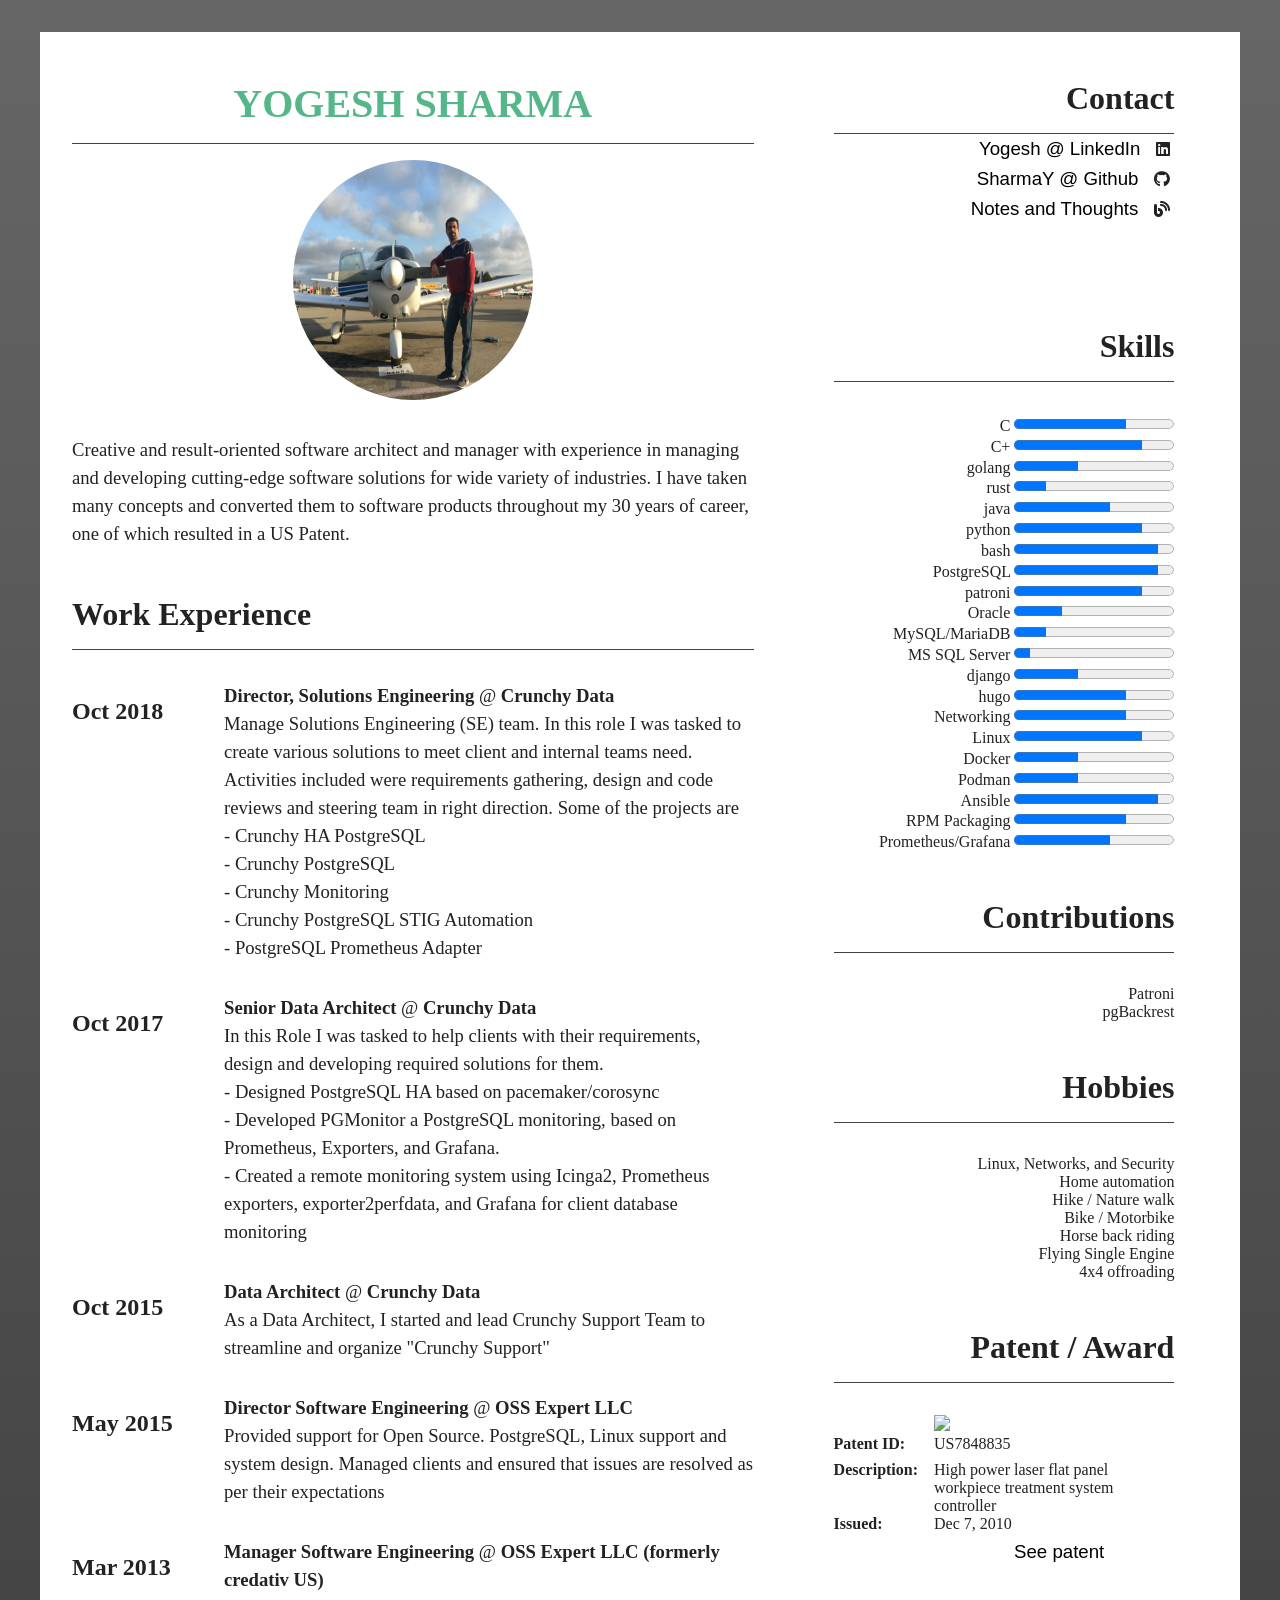
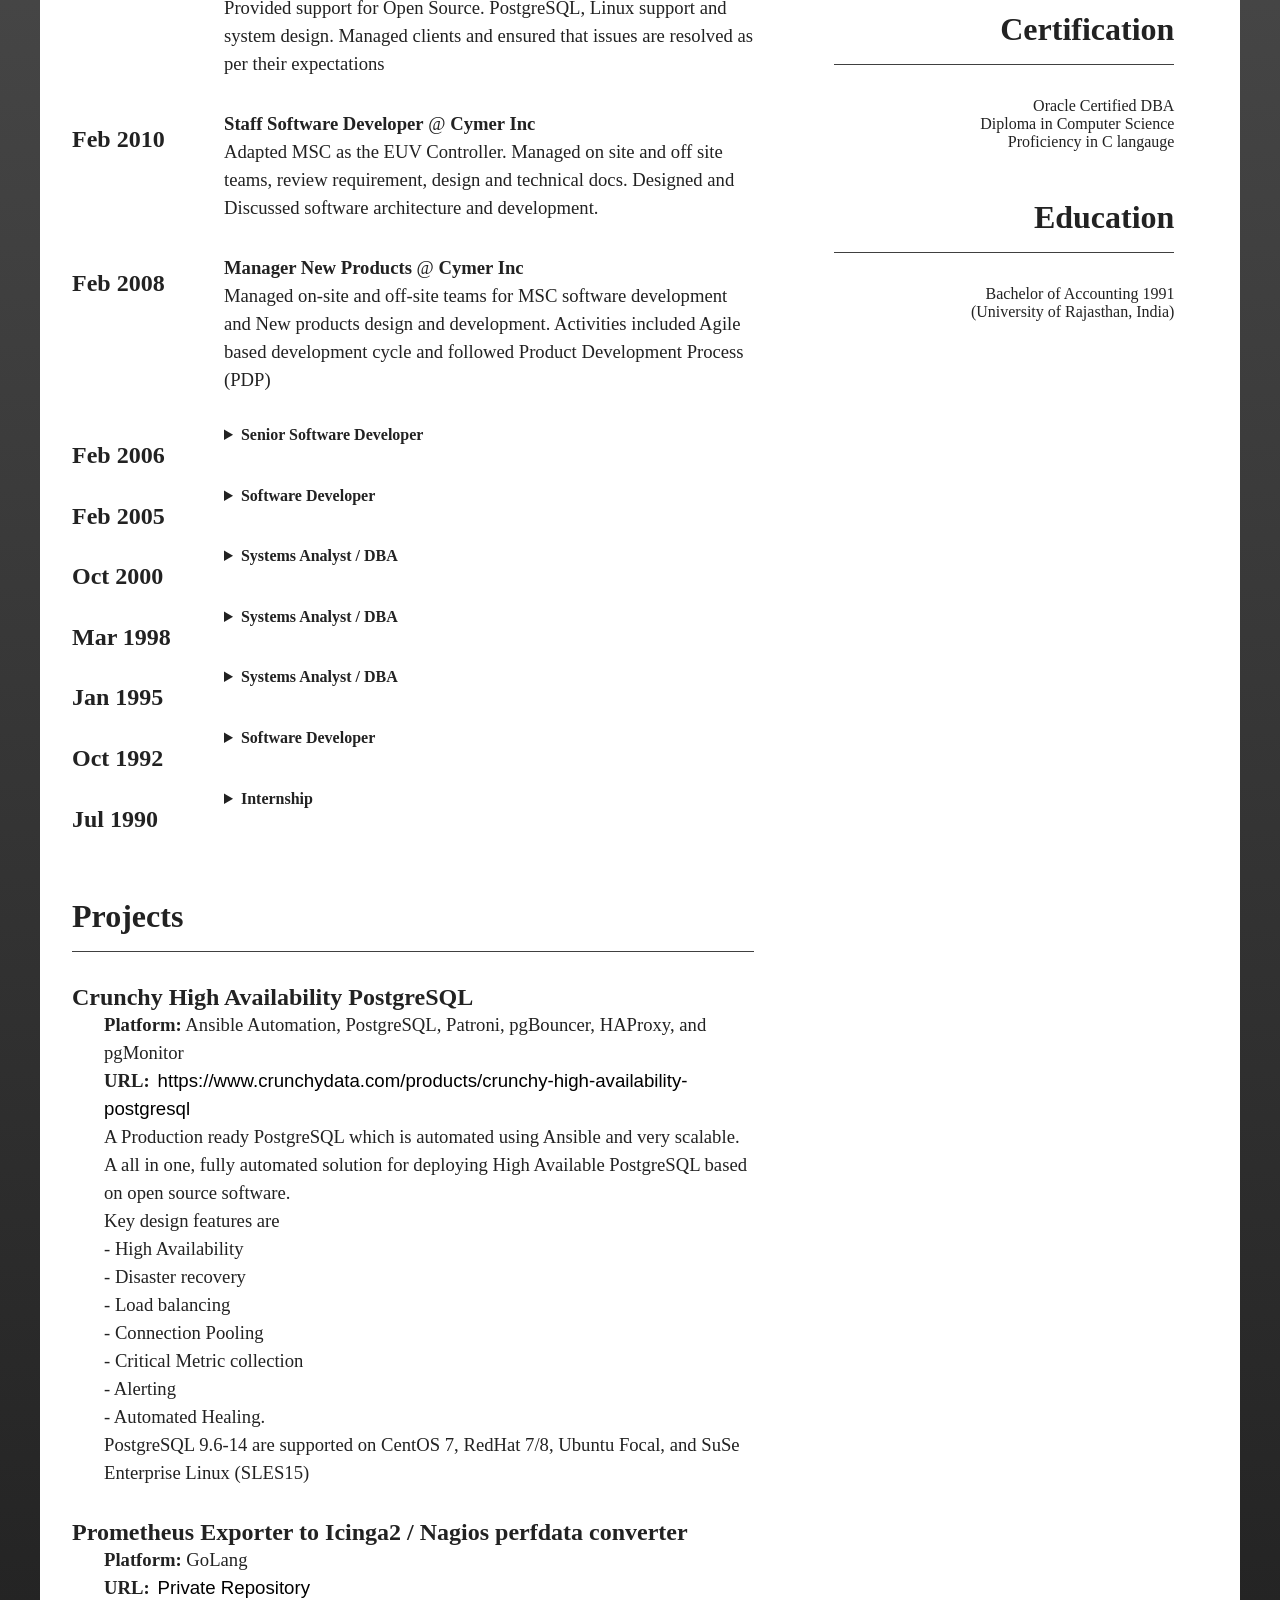
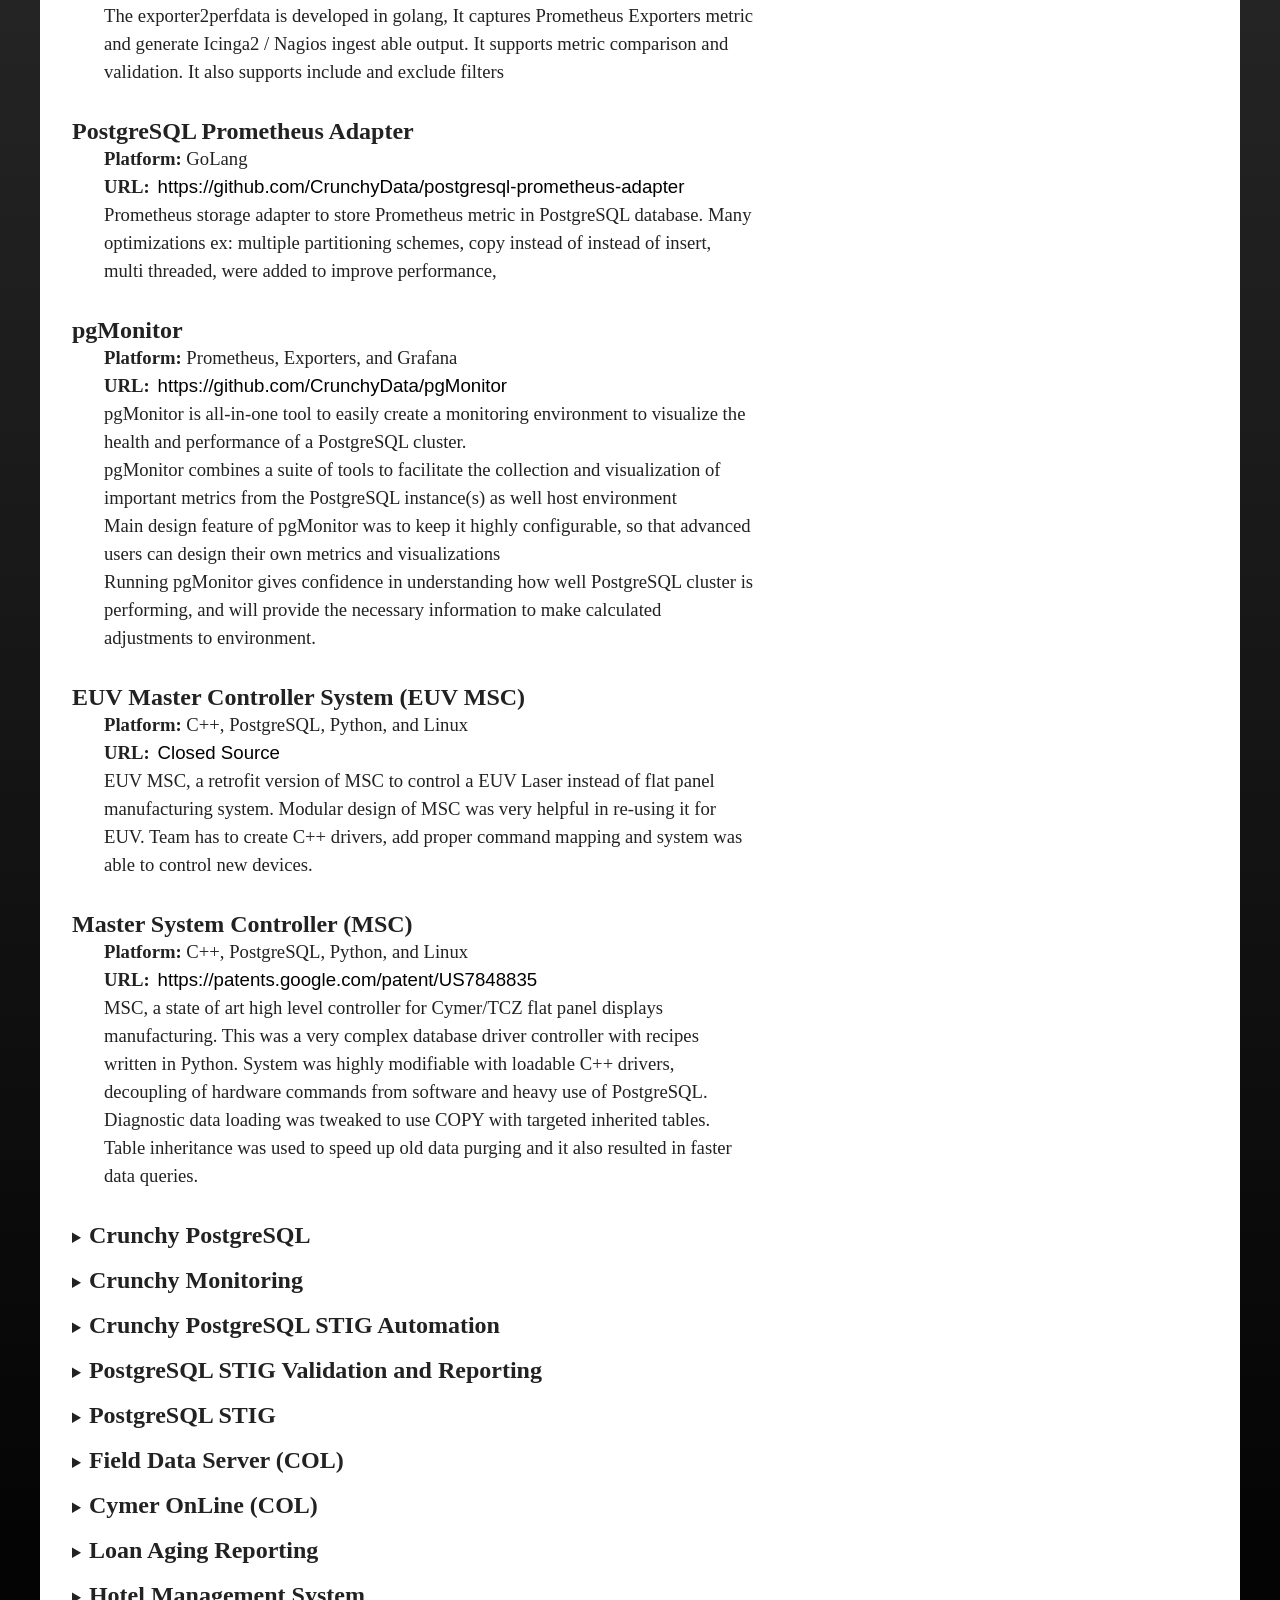
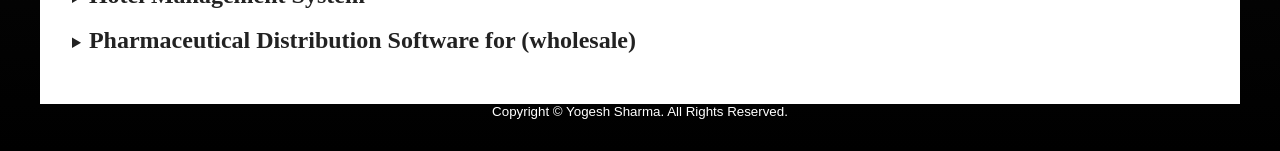
==== index.html @ 05747a01 "deploy: d5c240f214b43dfe6fbf5a6283aa7aee4bb2f9eb" ====
<!doctype html><html><head><meta name=generator content="Hugo 0.99.0"><title></title><meta charset=utf-8><meta name=author content="Yogesh Sharma"><meta name=viewport content="with=device-width,initial-scale=1"><link rel=stylesheet type=text/css href=/css/main.css><link rel=stylesheet type=text/css href=https://cdnjs.cloudflare.com/ajax/libs/font-awesome/6.1.1/css/all.min.css integrity="sha512-KfkfwYDsLkIlwQp6LFnl8zNdLGxu9YAA1QvwINks4PhcElQSvqcyVLLD9aMhXd13uQjoXtEKNosOWaZqXgel0g==" crossorigin=anonymous referrerpolicy=no-referrer></head><body><main class=cv><div><section class=cv-profile><article><h1>Yogesh Sharma</h1><p></p><img src=/images/me.jpg alt></article></section><section class=cv-profile-summary><article><p>Creative and result-oriented software architect and manager with experience in managing and developing cutting-edge software solutions for wide variety of industries. I have taken many concepts and converted them to software products throughout my 30 years of career, one of which resulted in a US Patent.</p></article></section><section class=cv-experience><h2>Work Experience</h2><article class=cv-experience-tl><h3>Oct 2018</h3><p class=cv-experience-tl-p><strong>Director, Solutions Engineering</strong> @ <strong>Crunchy Data</strong><br>Manage Solutions Engineering (SE) team. In this role I was tasked to create various solutions to meet client and internal teams need. Activities included were requirements gathering, design and code reviews and steering team in right direction. Some of the projects are<br>- Crunchy HA PostgreSQL<br>- Crunchy PostgreSQL<br>- Crunchy Monitoring<br>- Crunchy PostgreSQL STIG Automation<br>- PostgreSQL Prometheus Adapter</p><h3>Oct 2017</h3><p class=cv-experience-tl-p><strong>Senior Data Architect</strong> @ <strong>Crunchy Data</strong><br>In this Role I was tasked to help clients with their requirements, design and developing required solutions for them.<br>- Designed PostgreSQL HA based on pacemaker/corosync<br>- Developed PGMonitor a PostgreSQL monitoring, based on Prometheus, Exporters, and Grafana.<br>- Created a remote monitoring system using Icinga2, Prometheus exporters, exporter2perfdata, and Grafana for client database monitoring</p><h3>Oct 2015</h3><p class=cv-experience-tl-p><strong>Data Architect</strong> @ <strong>Crunchy Data</strong><br>As a Data Architect, I started and lead Crunchy Support Team to streamline and organize "Crunchy Support"</p><h3>May 2015</h3><p class=cv-experience-tl-p><strong>Director Software Engineering</strong> @ <strong>OSS Expert LLC</strong><br>Provided support for Open Source. PostgreSQL, Linux support and system design. Managed clients and ensured that issues are resolved as per their expectations</p><h3>Mar 2013</h3><p class=cv-experience-tl-p><strong>Manager Software Engineering</strong> @ <strong>OSS Expert LLC (formerly credativ US)</strong><br>Provided support for Open Source. PostgreSQL, Linux support and system design. Managed clients and ensured that issues are resolved as per their expectations</p><h3>Feb 2010</h3><p class=cv-experience-tl-p><strong>Staff Software Developer</strong> @ <strong>Cymer Inc</strong><br>Adapted MSC as the EUV Controller. Managed on site and off site teams, review requirement, design and technical docs. Designed and Discussed software architecture and development.</p><h3>Feb 2008</h3><p class=cv-experience-tl-p><strong>Manager New Products</strong> @ <strong>Cymer Inc</strong><br>Managed on-site and off-site teams for MSC software development and New products design and development. Activities included Agile based development cycle and followed Product Development Process (PDP)</p><h3>Feb 2006</h3><details><summary class=cv-experince-summary><strong>Senior Software Developer</strong></summary><p class=cv-experience-tl-p><strong>Company:</strong>Cymer Inc<br>Worked on requirements, design and development of Master System Controller. Activities included code development, Proof of Concept work, design discussion, testing and periodic travel to integration site.</p></details><h3>Feb 2005</h3><details><summary class=cv-experince-summary><strong>Software Developer</strong></summary><p class=cv-experience-tl-p><strong>Company:</strong>Cymer Inc<br>Designed and developed Master System Controller (MSC) for TCZ flat panel system. MSC was designed for versatility due to unavailability of many hardware devices as they were still under development and communication protocol was not ready</p></details><h3>Oct 2000</h3><details><summary class=cv-experince-summary><strong>Systems Analyst / DBA</strong></summary><p class=cv-experience-tl-p><strong>Company:</strong>MTSI Inc<br>Worked as a Oracle DBA to help with Oracle DB optimization for CymerOnLine (COL). Later COL was converted to use PostgreSQL.</p></details><h3>Mar 1998</h3><details><summary class=cv-experince-summary><strong>Systems Analyst / DBA</strong></summary><p class=cv-experience-tl-p><strong>Company:</strong><br>First flight of my life, first overseas job, and first snow all happened when I came to USA and started working a consultant at Department of management & Budget in Lansing, MI and 6 months in Minneapolis, MN.</p></details><h3>Jan 1995</h3><details><summary class=cv-experince-summary><strong>Systems Analyst / DBA</strong></summary><p class=cv-experience-tl-p><strong>Company:</strong>Rajasthan Financial Corporation (RFC)<br>Joined Rajasthan Financial Corporation and worked in their IT department. Good to see some high end computer systems, a line printer and finally a dial up modem.</p></details><h3>Oct 1992</h3><details><summary class=cv-experince-summary><strong>Software Developer</strong></summary><p class=cv-experience-tl-p><strong>Company:</strong>Pharma Traders<br>After completing a Diploma in Computer Science, I started working first real Job working computers. Looked at their current clipper based software and suggested redesign in FoxPro (for MSDOS). Along with day to day activities software was development to manage their business. Later one other local business owners also started using this new software</p></details><h3>Jul 1990</h3><details><summary class=cv-experince-summary><strong>Internship</strong></summary><p class=cv-experience-tl-p><strong>Company:</strong>Hotel Arya Niwas<br>While pursuing my bachelors degree in accounting, I started an internship as an accounts assistant. This is where my life has a critical turnaround event. First time in life I saw an IBM XT 8088 system with dual 5.25" floppy drives. This is when I started learning computer and changed my career.</p></details></article></section><section class=cv-project><h2>Projects</h2><article class=cv-project-article><h3>Crunchy High Availability PostgreSQL</h3><p class=cv-project-p><strong>Platform:</strong> Ansible Automation, PostgreSQL, Patroni, pgBouncer, HAProxy, and pgMonitor<br><strong>URL:</strong><a class=ahref href=https://www.crunchydata.com/products/crunchy-high-availability-postgresql>https://www.crunchydata.com/products/crunchy-high-availability-postgresql</a><br>A Production ready PostgreSQL which is automated using Ansible and very scalable.<br>A all in one, fully automated solution for deploying High Available PostgreSQL based on open source software.<br>Key design features are<br>- High Availability<br>- Disaster recovery<br>- Load balancing<br>- Connection Pooling<br>- Critical Metric collection<br>- Alerting<br>- Automated Healing.<br>PostgreSQL 9.6-14 are supported on CentOS 7, RedHat 7/8, Ubuntu Focal, and SuSe Enterprise Linux (SLES15)</p></article><article class=cv-project-article><h3>Prometheus Exporter to Icinga2 / Nagios perfdata converter</h3><p class=cv-project-p><strong>Platform:</strong> GoLang<br><strong>URL:</strong><a class=ahref href=Private%20Repository>Private Repository</a><br>The exporter2perfdata is developed in golang, It captures Prometheus Exporters metric and generate Icinga2 / Nagios ingest able output. It supports metric comparison and validation. It also supports include and exclude filters</p></article><article class=cv-project-article><h3>PostgreSQL Prometheus Adapter</h3><p class=cv-project-p><strong>Platform:</strong> GoLang<br><strong>URL:</strong><a class=ahref href=https://github.com/CrunchyData/postgresql-prometheus-adapter>https://github.com/CrunchyData/postgresql-prometheus-adapter</a><br>Prometheus storage adapter to store Prometheus metric in PostgreSQL database. Many optimizations ex: multiple partitioning schemes, copy instead of instead of insert, multi threaded, were added to improve performance,</p></article><article class=cv-project-article><h3>pgMonitor</h3><p class=cv-project-p><strong>Platform:</strong> Prometheus, Exporters, and Grafana<br><strong>URL:</strong><a class=ahref href=https://github.com/CrunchyData/pgMonitor>https://github.com/CrunchyData/pgMonitor</a><br>pgMonitor is all-in-one tool to easily create a monitoring environment to visualize the health and performance of a PostgreSQL cluster.<br>pgMonitor combines a suite of tools to facilitate the collection and visualization of important metrics from the PostgreSQL instance(s) as well host environment<br>Main design feature of pgMonitor was to keep it highly configurable, so that advanced users can design their own metrics and visualizations<br>Running pgMonitor gives confidence in understanding how well PostgreSQL cluster is performing, and will provide the necessary information to make calculated adjustments to environment.</p></article><article class=cv-project-article><h3>EUV Master Controller System (EUV MSC)</h3><p class=cv-project-p><strong>Platform:</strong> C++, PostgreSQL, Python, and Linux<br><strong>URL:</strong><a class=ahref href=Closed%20Source>Closed Source</a><br>EUV MSC, a retrofit version of MSC to control a EUV Laser instead of flat panel manufacturing system. Modular design of MSC was very helpful in re-using it for EUV. Team has to create C++ drivers, add proper command mapping and system was able to control new devices.</p></article><article class=cv-project-article><h3>Master System Controller (MSC)</h3><p class=cv-project-p><strong>Platform:</strong> C++, PostgreSQL, Python, and Linux<br><strong>URL:</strong><a class=ahref href=https://patents.google.com/patent/US7848835>https://patents.google.com/patent/US7848835</a><br>MSC, a state of art high level controller for Cymer/TCZ flat panel displays manufacturing. This was a very complex database driver controller with recipes written in Python. System was highly modifiable with loadable C++ drivers, decoupling of hardware commands from software and heavy use of PostgreSQL. Diagnostic data loading was tweaked to use COPY with targeted inherited tables. Table inheritance was used to speed up old data purging and it also resulted in faster data queries.</p></article><article class=cv-project-article><details><summary><h3>Crunchy PostgreSQL</h3></summary><p class=cv-project-p><strong>Platform:</strong> Ansible Automation, PostgreSQL, pgBouncer, and pgMonitor<br><strong>URL:</strong><a class=ahref href=https://www.crunchydata.com/products/crunchy-high-availability-postgresql>https://www.crunchydata.com/products/crunchy-high-availability-postgresql</a><br>A Production ready automation to setup PostgreSQL as Primary or a Replica with pgBackrest and with / without pgBouncer.<br>- PostgreSQL 9.6-14 are supported<br>- CentOS 7, RedHat 7/8, Ubuntu Focal, and SuSe Enterprise Linux (SLES15)</p></details></article><br><article class=cv-project-article><details><summary><h3>Crunchy Monitoring</h3></summary><p class=cv-project-p><strong>Platform:</strong> Ansible Automation, PostgreSQL, and pgMonitor<br><strong>URL:</strong><a class=ahref href=https://www.crunchydata.com/products/crunchy-high-availability-postgresql>https://www.crunchydata.com/products/crunchy-high-availability-postgresql</a><br>A Production ready automation to setup and configure pgMonitor.<br>- PostgreSQL 9.6-14 are supported<br>- CentOS 7, RedHat 7/8, Ubuntu Focal, and SuSe Enterprise Linux (SLES15)</p></details></article><br><article class=cv-project-article><details><summary><h3>Crunchy PostgreSQL STIG Automation</h3></summary><p class=cv-project-p><strong>Platform:</strong> Ansible Automation<br><strong>URL:</strong><a class=ahref href=Private%20Repository>Private Repository</a><br>Ansible based playbook to make a PostgreSQL instance compliant to the STIG standard. This playbook supports three mode of operations.<br>Assesses - remote database against STIG controls.<br>dryrun - Runs "check" but additionally provides remediation steps as output.<br>Remediate - Performs the STIG assessment and takes the necessary corrective actions to bring the database into compliance.</p></details></article><br><article class=cv-project-article><details><summary><h3>PostgreSQL STIG Validation and Reporting</h3></summary><p class=cv-project-p><strong>Platform:</strong> PostgreSQL, Linux, Chef/Inspec<br><strong>URL:</strong><a class=ahref href=https://github.com/CrunchyData/pgstigcheck-inspec>https://github.com/CrunchyData/pgstigcheck-inspec</a><br>A Chef Inspec based PostgreSQL STIG validation and reporting tool with collaboration with MITRE group</p></details></article><br><article class=cv-project-article><details><summary><h3>PostgreSQL STIG</h3></summary><p class=cv-project-p><strong>Platform:</strong> PostgreSQL, Linux<br><strong>URL:</strong><a class=ahref href=https://www.stigviewer.com/stig/postgresql_9.x/>https://www.stigviewer.com/stig/postgresql_9.x/</a><br>PostgreSQL 9.6 Secure Technical Implementation Guide (STIG) guidelines. Later STIG was updated to include PostgreSQL version 10, 11, and 12</p></details></article><br><article class=cv-project-article><details><summary><h3>Field Data Server (COL)</h3></summary><p class=cv-project-p><strong>Platform:</strong> PostgreSQL<br><strong>URL:</strong><a class=ahref href=Closed%20Source>Closed Source</a><br>Central PostgreSQL server to store COL collected data in efficient manner. Optimize inbound and data load process and periodic PostgreSQL optimization</p></details></article><br><article class=cv-project-article><details><summary><h3>Cymer OnLine (COL)</h3></summary><p class=cv-project-p><strong>Platform:</strong> Oracle / PostgreSQL, JSP, C++, Python, Java<br><strong>URL:</strong><a class=ahref href=Closed%20Source>Closed Source</a><br>Innovative system to collect, process and store DUV Laser diagnostics, configuration and health data at periodic interval for predictive analysis and preventative maintenance. Software was design to utilize Oracle but later it was converted to use PostgreSQL.</p></details></article><br><article class=cv-project-article><details><summary><h3>Loan Aging Reporting</h3></summary><p class=cv-project-p><strong>Platform:</strong> MSDOS, FoxPro, SQL<br><strong>URL:</strong><a class=ahref href=Closed%20Source>Closed Source</a><br>Loan aging analysis software to eliminate lengthy manual printed reporting and convert to an easy to use user friendly interface</p></details></article><br><article class=cv-project-article><details><summary><h3>Hotel Management System</h3></summary><p class=cv-project-p><strong>Platform:</strong> MSDOS, FoxPro, SQL<br><strong>URL:</strong><a class=ahref href=Closed%20Source>Closed Source</a><br>Hotel front desk management software to handle Room Reservation, Allocation, and Invoicing.</p></details></article><br><article class=cv-project-article><details><summary><h3>Pharmaceutical Distribution Software for (wholesale)</h3></summary><p class=cv-project-p><strong>Platform:</strong> MSDOS, FoxPro, SQL<br><strong>URL:</strong><a class=ahref href=Closed%20Source>Closed Source</a><br>Pharmaceutical distribution system for managing wholesale distributors day to day working. Managing Purchase, Sales, Return, Inventory, and Accounting</p></details></article><br></section></div><div><section class=cv-contacts><article class=cv-contacts-article><h2>Contact</h2><ul><li><div class=onlyScreen><a href=https://linkedin.com/in/mryogeshsharma>Yogesh @ LinkedIn</a><i class="fa-brands fa-linkedin"></div></i></li><li><div class=onlyScreen><a href=https://github.com/sharmay>SharmaY @ Github</a><i class="fa-brands fa-github"></div></i></li><li><div class=onlyScreen><a href=https://blog.catprosystems.com/>Notes and Thoughts</a><i class="fa-solid fa-blog"></div></i></li><li><div class=onlyPrint><a href=https://yogeshsharma.gitlab.io/>https://yogeshsharma.gitlab.io/</a><i class="fa-solid fa-globe"></div></i></li><li><div class=onlyPrint><a href=https://sharmay.github.io/>https://sharmay.github.io/</a><i class="fa-solid fa-globe"></div></i></li><li><div class=onlyPrint><a href=https://linkedin.com/in/mryogeshsharma>https://linkedin.com/in/mryogeshsharma</a><i class="fa-brands fa-linkedin"></div></i></li><li><div class=onlyPrint><a href=https://github.com/sharmay>https://github.com/sharmay</a><i class="fa-brands fa-github"></div></i></li><li><div class=onlyPrint><a href=https://blog.catprosystems.com/>https://blog.catprosystems.com/</a><i class="fa-solid fa-blog"></div></i></li><li><div class=onlyPrint><a href=mailto:yogesh.sharma@catprosystems.com>yogesh.sharma@catprosystems.com</a><i class="fa-solid fa-envelope"></div></i></li><li><div class=onlyPrint><a href=#ZgotmplZ>+1-562-499-9644</a><i class="fa-solid fa-square-phone"></div></i></li></ul></article></section><section class=cv-skills><article class=cv-skills-article><h2>Skills</h2><ul><li>C <progress class=cv-progress value=7 max=10>Level 7</progress></li><li>C+ <progress class=cv-progress value=8 max=10>Level 8</progress></li><li>golang <progress class=cv-progress value=4 max=10>Level 4</progress></li><li>rust <progress class=cv-progress value=2 max=10>Level 2</progress></li><li>java <progress class=cv-progress value=6 max=10>Level 6</progress></li><li>python <progress class=cv-progress value=8 max=10>Level 8</progress></li><li>bash <progress class=cv-progress value=9 max=10>Level 9</progress></li><li>PostgreSQL <progress class=cv-progress value=9 max=10>Level 9</progress></li><li>patroni <progress class=cv-progress value=8 max=10>Level 8</progress></li><li>Oracle <progress class=cv-progress value=3 max=10>Level 3</progress></li><li>MySQL/MariaDB <progress class=cv-progress value=2 max=10>Level 2</progress></li><li>MS SQL Server <progress class=cv-progress value=1 max=10>Level 1</progress></li><li>django <progress class=cv-progress value=4 max=10>Level 4</progress></li><li>hugo <progress class=cv-progress value=7 max=10>Level 7</progress></li><li>Networking <progress class=cv-progress value=7 max=10>Level 7</progress></li><li>Linux <progress class=cv-progress value=8 max=10>Level 8</progress></li><li>Docker <progress class=cv-progress value=4 max=10>Level 4</progress></li><li>Podman <progress class=cv-progress value=4 max=10>Level 4</progress></li><li>Ansible <progress class=cv-progress value=9 max=10>Level 9</progress></li><li>RPM Packaging <progress class=cv-progress value=7 max=10>Level 7</progress></li><li>Prometheus/Grafana <progress class=cv-progress value=6 max=10>Level 6</progress></li></article></section><section class=cv-contributions><article class=cv-contributions-article><h2>Contributions</h2><ul><li>Patroni</li><li>pgBackrest</li></ul></article></section><section class=cv-hobbies><article class=cv-hobbies-article><h2>Hobbies</h2><ul><li>Linux, Networks, and Security</li><li>Home automation</li><li>Hike / Nature walk</li><li>Bike / Motorbike</li><li>Horse back riding</li><li>Flying Single Engine</li><li>4x4 offroading</li></ul></article></section><section class=cv-awards><h2>Patent / Award</h2><article class=cv-awards-article><dl><dt class=dt-heading></dt><dd class=dt-data><img src=https://patentimages.storage.googleapis.com/54/93/e1/eb202f658d617d/US07848835-20101207-D00000.png></dd><dt class=dt-heading>Patent ID:</dt><dd class=dt-data>US7848835</dd><dt class=dt-heading>Description:</dt><dd class=dt-data>High power laser flat panel workpiece treatment system controller</dd><dt class=dt-heading>Issued:</dt><dd class=dt-data>Dec 7, 2010</dd><dt class=dt-heading></dt><dd class=dt-data><a href=http://www.google.com/patents/US7848835>See patent</a></dd></dl></article></section><section class=cv-certifications><article class=cv-certifications-article><h2>Certification</h2><ul><li>Oracle Certified DBA</li><li>Diploma in Computer Science</li><li>Proficiency in C langauge</li></ul></article></section><section class=cv-education><article class=cv-education-article><h2>Education</h2><ul><li>Bachelor of Accounting 1991<br>(University of Rajasthan, India)</li></ul></article></section></div></main><footer>Copyright &copy; Yogesh Sharma. All Rights Reserved.</footer></body></html>
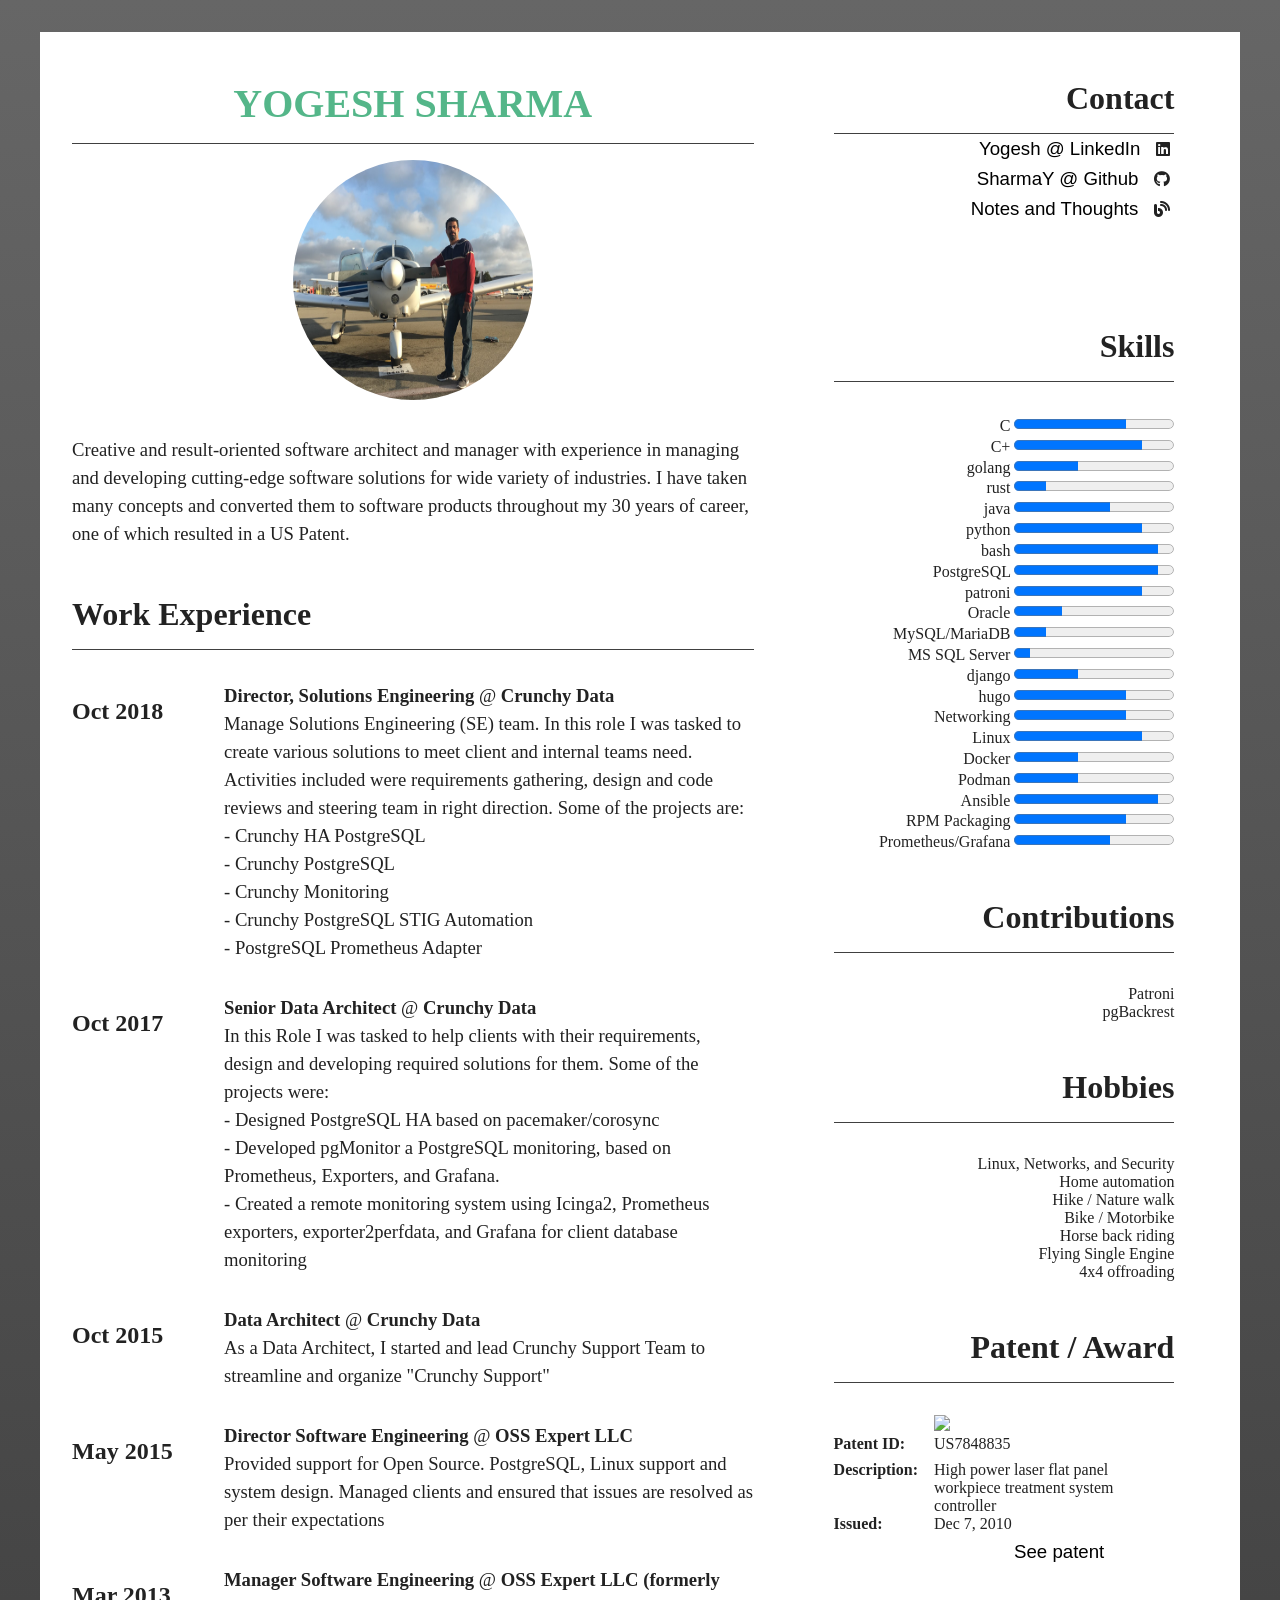
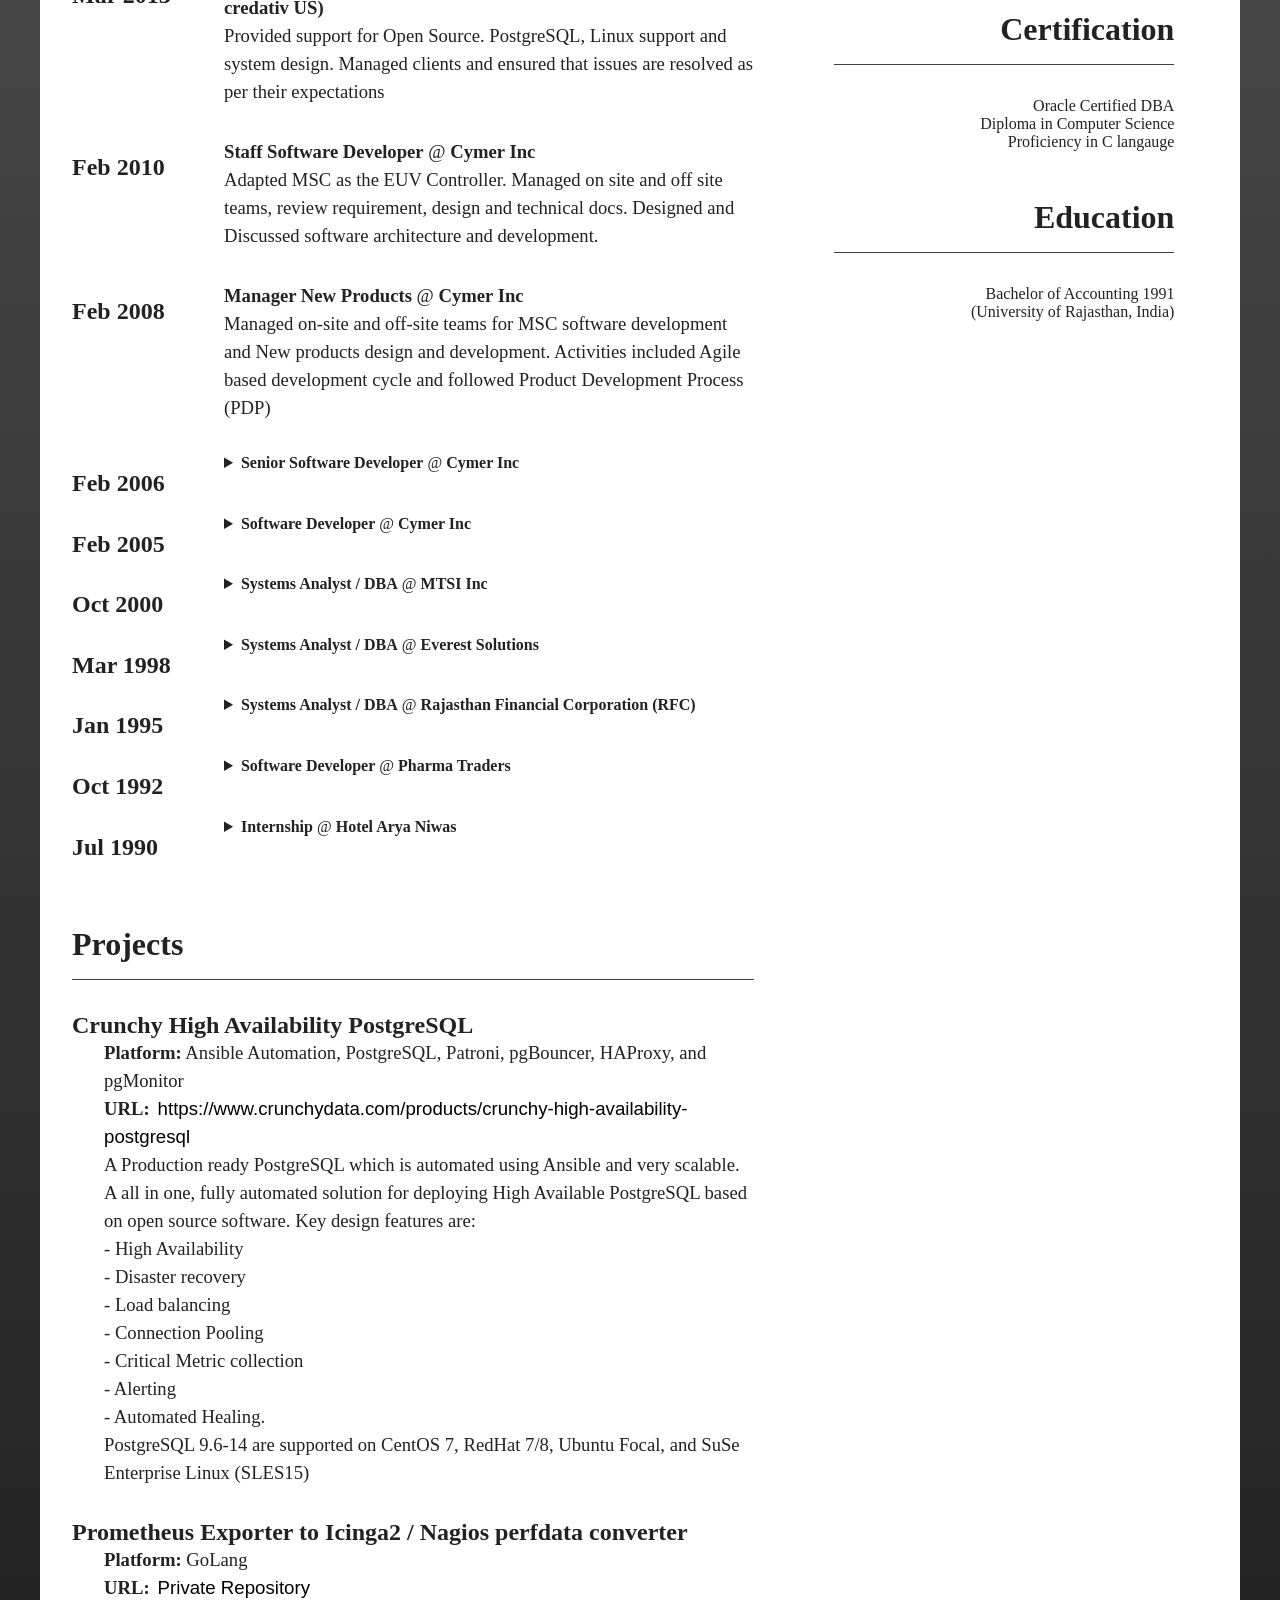
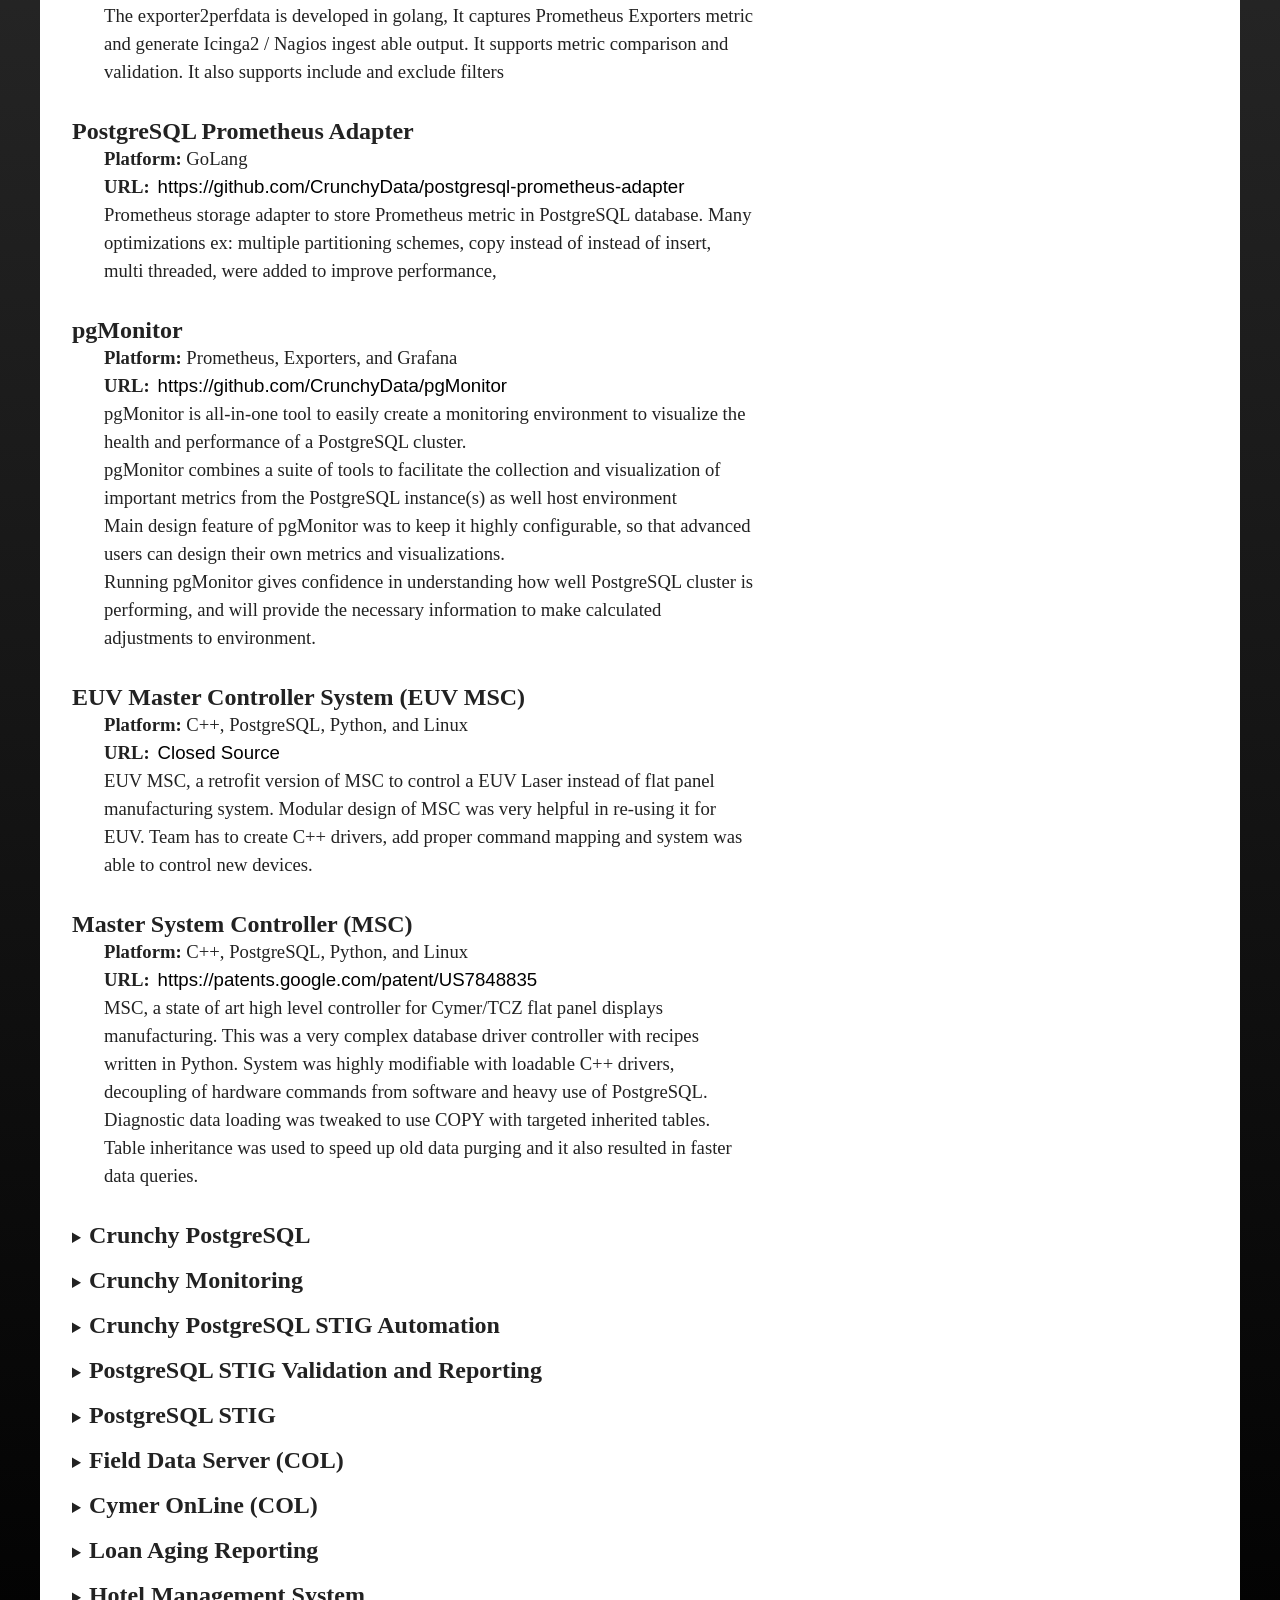
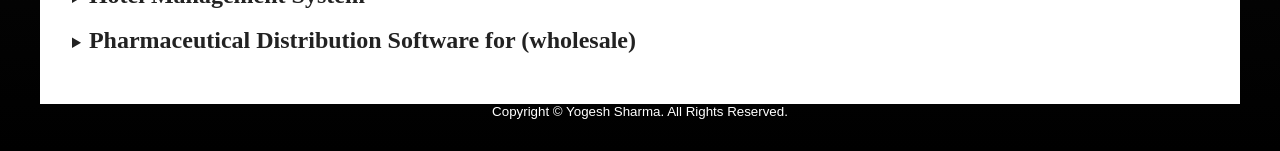
==== commit f4daaea5: "deploy: a049dbc81c088f9c681dec9d02459963497e5a48" ====
--- a/index.html
+++ b/index.html
@@ -1 +1 @@
-<!doctype html><html><head><meta name=generator content="Hugo 0.99.0"><title></title><meta charset=utf-8><meta name=author content="Yogesh Sharma"><meta name=viewport content="with=device-width,initial-scale=1"><link rel=stylesheet type=text/css href=/css/main.css><link rel=stylesheet type=text/css href=https://cdnjs.cloudflare.com/ajax/libs/font-awesome/6.1.1/css/all.min.css integrity="sha512-KfkfwYDsLkIlwQp6LFnl8zNdLGxu9YAA1QvwINks4PhcElQSvqcyVLLD9aMhXd13uQjoXtEKNosOWaZqXgel0g==" crossorigin=anonymous referrerpolicy=no-referrer></head><body><main class=cv><div><section class=cv-profile><article><h1>Yogesh Sharma</h1><p></p><img src=/images/me.jpg alt></article></section><section class=cv-profile-summary><article><p>Creative and result-oriented software architect and manager with experience in managing and developing cutting-edge software solutions for wide variety of industries. I have taken many concepts and converted them to software products throughout my 30 years of career, one of which resulted in a US Patent.</p></article></section><section class=cv-experience><h2>Work Experience</h2><article class=cv-experience-tl><h3>Oct 2018</h3><p class=cv-experience-tl-p><strong>Director, Solutions Engineering</strong> @ <strong>Crunchy Data</strong><br>Manage Solutions Engineering (SE) team. In this role I was tasked to create various solutions to meet client and internal teams need. Activities included were requirements gathering, design and code reviews and steering team in right direction. Some of the projects are<br>- Crunchy HA PostgreSQL<br>- Crunchy PostgreSQL<br>- Crunchy Monitoring<br>- Crunchy PostgreSQL STIG Automation<br>- PostgreSQL Prometheus Adapter</p><h3>Oct 2017</h3><p class=cv-experience-tl-p><strong>Senior Data Architect</strong> @ <strong>Crunchy Data</strong><br>In this Role I was tasked to help clients with their requirements, design and developing required solutions for them.<br>- Designed PostgreSQL HA based on pacemaker/corosync<br>- Developed PGMonitor a PostgreSQL monitoring, based on Prometheus, Exporters, and Grafana.<br>- Created a remote monitoring system using Icinga2, Prometheus exporters, exporter2perfdata, and Grafana for client database monitoring</p><h3>Oct 2015</h3><p class=cv-experience-tl-p><strong>Data Architect</strong> @ <strong>Crunchy Data</strong><br>As a Data Architect, I started and lead Crunchy Support Team to streamline and organize "Crunchy Support"</p><h3>May 2015</h3><p class=cv-experience-tl-p><strong>Director Software Engineering</strong> @ <strong>OSS Expert LLC</strong><br>Provided support for Open Source. PostgreSQL, Linux support and system design. Managed clients and ensured that issues are resolved as per their expectations</p><h3>Mar 2013</h3><p class=cv-experience-tl-p><strong>Manager Software Engineering</strong> @ <strong>OSS Expert LLC (formerly credativ US)</strong><br>Provided support for Open Source. PostgreSQL, Linux support and system design. Managed clients and ensured that issues are resolved as per their expectations</p><h3>Feb 2010</h3><p class=cv-experience-tl-p><strong>Staff Software Developer</strong> @ <strong>Cymer Inc</strong><br>Adapted MSC as the EUV Controller. Managed on site and off site teams, review requirement, design and technical docs. Designed and Discussed software architecture and development.</p><h3>Feb 2008</h3><p class=cv-experience-tl-p><strong>Manager New Products</strong> @ <strong>Cymer Inc</strong><br>Managed on-site and off-site teams for MSC software development and New products design and development. Activities included Agile based development cycle and followed Product Development Process (PDP)</p><h3>Feb 2006</h3><details><summary class=cv-experince-summary><strong>Senior Software Developer</strong></summary><p class=cv-experience-tl-p><strong>Company:</strong>Cymer Inc<br>Worked on requirements, design and development of Master System Controller. Activities included code development, Proof of Concept work, design discussion, testing and periodic travel to integration site.</p></details><h3>Feb 2005</h3><details><summary class=cv-experince-summary><strong>Software Developer</strong></summary><p class=cv-experience-tl-p><strong>Company:</strong>Cymer Inc<br>Designed and developed Master System Controller (MSC) for TCZ flat panel system. MSC was designed for versatility due to unavailability of many hardware devices as they were still under development and communication protocol was not ready</p></details><h3>Oct 2000</h3><details><summary class=cv-experince-summary><strong>Systems Analyst / DBA</strong></summary><p class=cv-experience-tl-p><strong>Company:</strong>MTSI Inc<br>Worked as a Oracle DBA to help with Oracle DB optimization for CymerOnLine (COL). Later COL was converted to use PostgreSQL.</p></details><h3>Mar 1998</h3><details><summary class=cv-experince-summary><strong>Systems Analyst / DBA</strong></summary><p class=cv-experience-tl-p><strong>Company:</strong><br>First flight of my life, first overseas job, and first snow all happened when I came to USA and started working a consultant at Department of management & Budget in Lansing, MI and 6 months in Minneapolis, MN.</p></details><h3>Jan 1995</h3><details><summary class=cv-experince-summary><strong>Systems Analyst / DBA</strong></summary><p class=cv-experience-tl-p><strong>Company:</strong>Rajasthan Financial Corporation (RFC)<br>Joined Rajasthan Financial Corporation and worked in their IT department. Good to see some high end computer systems, a line printer and finally a dial up modem.</p></details><h3>Oct 1992</h3><details><summary class=cv-experince-summary><strong>Software Developer</strong></summary><p class=cv-experience-tl-p><strong>Company:</strong>Pharma Traders<br>After completing a Diploma in Computer Science, I started working first real Job working computers. Looked at their current clipper based software and suggested redesign in FoxPro (for MSDOS). Along with day to day activities software was development to manage their business. Later one other local business owners also started using this new software</p></details><h3>Jul 1990</h3><details><summary class=cv-experince-summary><strong>Internship</strong></summary><p class=cv-experience-tl-p><strong>Company:</strong>Hotel Arya Niwas<br>While pursuing my bachelors degree in accounting, I started an internship as an accounts assistant. This is where my life has a critical turnaround event. First time in life I saw an IBM XT 8088 system with dual 5.25" floppy drives. This is when I started learning computer and changed my career.</p></details></article></section><section class=cv-project><h2>Projects</h2><article class=cv-project-article><h3>Crunchy High Availability PostgreSQL</h3><p class=cv-project-p><strong>Platform:</strong> Ansible Automation, PostgreSQL, Patroni, pgBouncer, HAProxy, and pgMonitor<br><strong>URL:</strong><a class=ahref href=https://www.crunchydata.com/products/crunchy-high-availability-postgresql>https://www.crunchydata.com/products/crunchy-high-availability-postgresql</a><br>A Production ready PostgreSQL which is automated using Ansible and very scalable.<br>A all in one, fully automated solution for deploying High Available PostgreSQL based on open source software.<br>Key design features are<br>- High Availability<br>- Disaster recovery<br>- Load balancing<br>- Connection Pooling<br>- Critical Metric collection<br>- Alerting<br>- Automated Healing.<br>PostgreSQL 9.6-14 are supported on CentOS 7, RedHat 7/8, Ubuntu Focal, and SuSe Enterprise Linux (SLES15)</p></article><article class=cv-project-article><h3>Prometheus Exporter to Icinga2 / Nagios perfdata converter</h3><p class=cv-project-p><strong>Platform:</strong> GoLang<br><strong>URL:</strong><a class=ahref href=Private%20Repository>Private Repository</a><br>The exporter2perfdata is developed in golang, It captures Prometheus Exporters metric and generate Icinga2 / Nagios ingest able output. It supports metric comparison and validation. It also supports include and exclude filters</p></article><article class=cv-project-article><h3>PostgreSQL Prometheus Adapter</h3><p class=cv-project-p><strong>Platform:</strong> GoLang<br><strong>URL:</strong><a class=ahref href=https://github.com/CrunchyData/postgresql-prometheus-adapter>https://github.com/CrunchyData/postgresql-prometheus-adapter</a><br>Prometheus storage adapter to store Prometheus metric in PostgreSQL database. Many optimizations ex: multiple partitioning schemes, copy instead of instead of insert, multi threaded, were added to improve performance,</p></article><article class=cv-project-article><h3>pgMonitor</h3><p class=cv-project-p><strong>Platform:</strong> Prometheus, Exporters, and Grafana<br><strong>URL:</strong><a class=ahref href=https://github.com/CrunchyData/pgMonitor>https://github.com/CrunchyData/pgMonitor</a><br>pgMonitor is all-in-one tool to easily create a monitoring environment to visualize the health and performance of a PostgreSQL cluster.<br>pgMonitor combines a suite of tools to facilitate the collection and visualization of important metrics from the PostgreSQL instance(s) as well host environment<br>Main design feature of pgMonitor was to keep it highly configurable, so that advanced users can design their own metrics and visualizations<br>Running pgMonitor gives confidence in understanding how well PostgreSQL cluster is performing, and will provide the necessary information to make calculated adjustments to environment.</p></article><article class=cv-project-article><h3>EUV Master Controller System (EUV MSC)</h3><p class=cv-project-p><strong>Platform:</strong> C++, PostgreSQL, Python, and Linux<br><strong>URL:</strong><a class=ahref href=Closed%20Source>Closed Source</a><br>EUV MSC, a retrofit version of MSC to control a EUV Laser instead of flat panel manufacturing system. Modular design of MSC was very helpful in re-using it for EUV. Team has to create C++ drivers, add proper command mapping and system was able to control new devices.</p></article><article class=cv-project-article><h3>Master System Controller (MSC)</h3><p class=cv-project-p><strong>Platform:</strong> C++, PostgreSQL, Python, and Linux<br><strong>URL:</strong><a class=ahref href=https://patents.google.com/patent/US7848835>https://patents.google.com/patent/US7848835</a><br>MSC, a state of art high level controller for Cymer/TCZ flat panel displays manufacturing. This was a very complex database driver controller with recipes written in Python. System was highly modifiable with loadable C++ drivers, decoupling of hardware commands from software and heavy use of PostgreSQL. Diagnostic data loading was tweaked to use COPY with targeted inherited tables. Table inheritance was used to speed up old data purging and it also resulted in faster data queries.</p></article><article class=cv-project-article><details><summary><h3>Crunchy PostgreSQL</h3></summary><p class=cv-project-p><strong>Platform:</strong> Ansible Automation, PostgreSQL, pgBouncer, and pgMonitor<br><strong>URL:</strong><a class=ahref href=https://www.crunchydata.com/products/crunchy-high-availability-postgresql>https://www.crunchydata.com/products/crunchy-high-availability-postgresql</a><br>A Production ready automation to setup PostgreSQL as Primary or a Replica with pgBackrest and with / without pgBouncer.<br>- PostgreSQL 9.6-14 are supported<br>- CentOS 7, RedHat 7/8, Ubuntu Focal, and SuSe Enterprise Linux (SLES15)</p></details></article><br><article class=cv-project-article><details><summary><h3>Crunchy Monitoring</h3></summary><p class=cv-project-p><strong>Platform:</strong> Ansible Automation, PostgreSQL, and pgMonitor<br><strong>URL:</strong><a class=ahref href=https://www.crunchydata.com/products/crunchy-high-availability-postgresql>https://www.crunchydata.com/products/crunchy-high-availability-postgresql</a><br>A Production ready automation to setup and configure pgMonitor.<br>- PostgreSQL 9.6-14 are supported<br>- CentOS 7, RedHat 7/8, Ubuntu Focal, and SuSe Enterprise Linux (SLES15)</p></details></article><br><article class=cv-project-article><details><summary><h3>Crunchy PostgreSQL STIG Automation</h3></summary><p class=cv-project-p><strong>Platform:</strong> Ansible Automation<br><strong>URL:</strong><a class=ahref href=Private%20Repository>Private Repository</a><br>Ansible based playbook to make a PostgreSQL instance compliant to the STIG standard. This playbook supports three mode of operations.<br>Assesses - remote database against STIG controls.<br>dryrun - Runs "check" but additionally provides remediation steps as output.<br>Remediate - Performs the STIG assessment and takes the necessary corrective actions to bring the database into compliance.</p></details></article><br><article class=cv-project-article><details><summary><h3>PostgreSQL STIG Validation and Reporting</h3></summary><p class=cv-project-p><strong>Platform:</strong> PostgreSQL, Linux, Chef/Inspec<br><strong>URL:</strong><a class=ahref href=https://github.com/CrunchyData/pgstigcheck-inspec>https://github.com/CrunchyData/pgstigcheck-inspec</a><br>A Chef Inspec based PostgreSQL STIG validation and reporting tool with collaboration with MITRE group</p></details></article><br><article class=cv-project-article><details><summary><h3>PostgreSQL STIG</h3></summary><p class=cv-project-p><strong>Platform:</strong> PostgreSQL, Linux<br><strong>URL:</strong><a class=ahref href=https://www.stigviewer.com/stig/postgresql_9.x/>https://www.stigviewer.com/stig/postgresql_9.x/</a><br>PostgreSQL 9.6 Secure Technical Implementation Guide (STIG) guidelines. Later STIG was updated to include PostgreSQL version 10, 11, and 12</p></details></article><br><article class=cv-project-article><details><summary><h3>Field Data Server (COL)</h3></summary><p class=cv-project-p><strong>Platform:</strong> PostgreSQL<br><strong>URL:</strong><a class=ahref href=Closed%20Source>Closed Source</a><br>Central PostgreSQL server to store COL collected data in efficient manner. Optimize inbound and data load process and periodic PostgreSQL optimization</p></details></article><br><article class=cv-project-article><details><summary><h3>Cymer OnLine (COL)</h3></summary><p class=cv-project-p><strong>Platform:</strong> Oracle / PostgreSQL, JSP, C++, Python, Java<br><strong>URL:</strong><a class=ahref href=Closed%20Source>Closed Source</a><br>Innovative system to collect, process and store DUV Laser diagnostics, configuration and health data at periodic interval for predictive analysis and preventative maintenance. Software was design to utilize Oracle but later it was converted to use PostgreSQL.</p></details></article><br><article class=cv-project-article><details><summary><h3>Loan Aging Reporting</h3></summary><p class=cv-project-p><strong>Platform:</strong> MSDOS, FoxPro, SQL<br><strong>URL:</strong><a class=ahref href=Closed%20Source>Closed Source</a><br>Loan aging analysis software to eliminate lengthy manual printed reporting and convert to an easy to use user friendly interface</p></details></article><br><article class=cv-project-article><details><summary><h3>Hotel Management System</h3></summary><p class=cv-project-p><strong>Platform:</strong> MSDOS, FoxPro, SQL<br><strong>URL:</strong><a class=ahref href=Closed%20Source>Closed Source</a><br>Hotel front desk management software to handle Room Reservation, Allocation, and Invoicing.</p></details></article><br><article class=cv-project-article><details><summary><h3>Pharmaceutical Distribution Software for (wholesale)</h3></summary><p class=cv-project-p><strong>Platform:</strong> MSDOS, FoxPro, SQL<br><strong>URL:</strong><a class=ahref href=Closed%20Source>Closed Source</a><br>Pharmaceutical distribution system for managing wholesale distributors day to day working. Managing Purchase, Sales, Return, Inventory, and Accounting</p></details></article><br></section></div><div><section class=cv-contacts><article class=cv-contacts-article><h2>Contact</h2><ul><li><div class=onlyScreen><a href=https://linkedin.com/in/mryogeshsharma>Yogesh @ LinkedIn</a><i class="fa-brands fa-linkedin"></div></i></li><li><div class=onlyScreen><a href=https://github.com/sharmay>SharmaY @ Github</a><i class="fa-brands fa-github"></div></i></li><li><div class=onlyScreen><a href=https://blog.catprosystems.com/>Notes and Thoughts</a><i class="fa-solid fa-blog"></div></i></li><li><div class=onlyPrint><a href=https://yogeshsharma.gitlab.io/>https://yogeshsharma.gitlab.io/</a><i class="fa-solid fa-globe"></div></i></li><li><div class=onlyPrint><a href=https://sharmay.github.io/>https://sharmay.github.io/</a><i class="fa-solid fa-globe"></div></i></li><li><div class=onlyPrint><a href=https://linkedin.com/in/mryogeshsharma>https://linkedin.com/in/mryogeshsharma</a><i class="fa-brands fa-linkedin"></div></i></li><li><div class=onlyPrint><a href=https://github.com/sharmay>https://github.com/sharmay</a><i class="fa-brands fa-github"></div></i></li><li><div class=onlyPrint><a href=https://blog.catprosystems.com/>https://blog.catprosystems.com/</a><i class="fa-solid fa-blog"></div></i></li><li><div class=onlyPrint><a href=mailto:yogesh.sharma@catprosystems.com>yogesh.sharma@catprosystems.com</a><i class="fa-solid fa-envelope"></div></i></li><li><div class=onlyPrint><a href=#ZgotmplZ>+1-562-499-9644</a><i class="fa-solid fa-square-phone"></div></i></li></ul></article></section><section class=cv-skills><article class=cv-skills-article><h2>Skills</h2><ul><li>C <progress class=cv-progress value=7 max=10>Level 7</progress></li><li>C+ <progress class=cv-progress value=8 max=10>Level 8</progress></li><li>golang <progress class=cv-progress value=4 max=10>Level 4</progress></li><li>rust <progress class=cv-progress value=2 max=10>Level 2</progress></li><li>java <progress class=cv-progress value=6 max=10>Level 6</progress></li><li>python <progress class=cv-progress value=8 max=10>Level 8</progress></li><li>bash <progress class=cv-progress value=9 max=10>Level 9</progress></li><li>PostgreSQL <progress class=cv-progress value=9 max=10>Level 9</progress></li><li>patroni <progress class=cv-progress value=8 max=10>Level 8</progress></li><li>Oracle <progress class=cv-progress value=3 max=10>Level 3</progress></li><li>MySQL/MariaDB <progress class=cv-progress value=2 max=10>Level 2</progress></li><li>MS SQL Server <progress class=cv-progress value=1 max=10>Level 1</progress></li><li>django <progress class=cv-progress value=4 max=10>Level 4</progress></li><li>hugo <progress class=cv-progress value=7 max=10>Level 7</progress></li><li>Networking <progress class=cv-progress value=7 max=10>Level 7</progress></li><li>Linux <progress class=cv-progress value=8 max=10>Level 8</progress></li><li>Docker <progress class=cv-progress value=4 max=10>Level 4</progress></li><li>Podman <progress class=cv-progress value=4 max=10>Level 4</progress></li><li>Ansible <progress class=cv-progress value=9 max=10>Level 9</progress></li><li>RPM Packaging <progress class=cv-progress value=7 max=10>Level 7</progress></li><li>Prometheus/Grafana <progress class=cv-progress value=6 max=10>Level 6</progress></li></article></section><section class=cv-contributions><article class=cv-contributions-article><h2>Contributions</h2><ul><li>Patroni</li><li>pgBackrest</li></ul></article></section><section class=cv-hobbies><article class=cv-hobbies-article><h2>Hobbies</h2><ul><li>Linux, Networks, and Security</li><li>Home automation</li><li>Hike / Nature walk</li><li>Bike / Motorbike</li><li>Horse back riding</li><li>Flying Single Engine</li><li>4x4 offroading</li></ul></article></section><section class=cv-awards><h2>Patent / Award</h2><article class=cv-awards-article><dl><dt class=dt-heading></dt><dd class=dt-data><img src=https://patentimages.storage.googleapis.com/54/93/e1/eb202f658d617d/US07848835-20101207-D00000.png></dd><dt class=dt-heading>Patent ID:</dt><dd class=dt-data>US7848835</dd><dt class=dt-heading>Description:</dt><dd class=dt-data>High power laser flat panel workpiece treatment system controller</dd><dt class=dt-heading>Issued:</dt><dd class=dt-data>Dec 7, 2010</dd><dt class=dt-heading></dt><dd class=dt-data><a href=http://www.google.com/patents/US7848835>See patent</a></dd></dl></article></section><section class=cv-certifications><article class=cv-certifications-article><h2>Certification</h2><ul><li>Oracle Certified DBA</li><li>Diploma in Computer Science</li><li>Proficiency in C langauge</li></ul></article></section><section class=cv-education><article class=cv-education-article><h2>Education</h2><ul><li>Bachelor of Accounting 1991<br>(University of Rajasthan, India)</li></ul></article></section></div></main><footer>Copyright &copy; Yogesh Sharma. All Rights Reserved.</footer></body></html>+<!doctype html><html><head><meta name=generator content="Hugo 0.99.0"><title></title><meta charset=utf-8><meta name=author content="Yogesh Sharma"><meta name=viewport content="with=device-width,initial-scale=1"><link rel=stylesheet type=text/css href=/css/main.css><link rel=stylesheet type=text/css href=https://cdnjs.cloudflare.com/ajax/libs/font-awesome/6.1.1/css/all.min.css integrity="sha512-KfkfwYDsLkIlwQp6LFnl8zNdLGxu9YAA1QvwINks4PhcElQSvqcyVLLD9aMhXd13uQjoXtEKNosOWaZqXgel0g==" crossorigin=anonymous referrerpolicy=no-referrer></head><body><main class=cv><div><section class=cv-profile><article><h1>Yogesh Sharma</h1><p></p><img src=/images/me.jpg alt></article></section><section class=cv-profile-summary><article><p>Creative and result-oriented software architect and manager with experience in managing and developing cutting-edge software solutions for wide variety of industries. I have taken many concepts and converted them to software products throughout my 30 years of career, one of which resulted in a US Patent.</p></article></section><section class=cv-experience><h2>Work Experience</h2><article class=cv-experience-tl><h3>Oct 2018</h3><p class=cv-experience-tl-p><strong>Director, Solutions Engineering</strong> @ <strong>Crunchy Data</strong><br>Manage Solutions Engineering (SE) team. In this role I was tasked to create various solutions to meet client and internal teams need. Activities included were requirements gathering, design and code reviews and steering team in right direction. Some of the projects are:<br>- Crunchy HA PostgreSQL<br>- Crunchy PostgreSQL<br>- Crunchy Monitoring<br>- Crunchy PostgreSQL STIG Automation<br>- PostgreSQL Prometheus Adapter</p><h3>Oct 2017</h3><p class=cv-experience-tl-p><strong>Senior Data Architect</strong> @ <strong>Crunchy Data</strong><br>In this Role I was tasked to help clients with their requirements, design and developing required solutions for them. Some of the projects were:<br>- Designed PostgreSQL HA based on pacemaker/corosync<br>- Developed pgMonitor a PostgreSQL monitoring, based on Prometheus, Exporters, and Grafana.<br>- Created a remote monitoring system using Icinga2, Prometheus exporters, exporter2perfdata, and Grafana for client database monitoring</p><h3>Oct 2015</h3><p class=cv-experience-tl-p><strong>Data Architect</strong> @ <strong>Crunchy Data</strong><br>As a Data Architect, I started and lead Crunchy Support Team to streamline and organize "Crunchy Support"</p><h3>May 2015</h3><p class=cv-experience-tl-p><strong>Director Software Engineering</strong> @ <strong>OSS Expert LLC</strong><br>Provided support for Open Source. PostgreSQL, Linux support and system design. Managed clients and ensured that issues are resolved as per their expectations</p><h3>Mar 2013</h3><p class=cv-experience-tl-p><strong>Manager Software Engineering</strong> @ <strong>OSS Expert LLC (formerly credativ US)</strong><br>Provided support for Open Source. PostgreSQL, Linux support and system design. Managed clients and ensured that issues are resolved as per their expectations</p><h3>Feb 2010</h3><p class=cv-experience-tl-p><strong>Staff Software Developer</strong> @ <strong>Cymer Inc</strong><br>Adapted MSC as the EUV Controller. Managed on site and off site teams, review requirement, design and technical docs. Designed and Discussed software architecture and development.</p><h3>Feb 2008</h3><p class=cv-experience-tl-p><strong>Manager New Products</strong> @ <strong>Cymer Inc</strong><br>Managed on-site and off-site teams for MSC software development and New products design and development. Activities included Agile based development cycle and followed Product Development Process (PDP)</p><h3>Feb 2006</h3><details><summary class=cv-experince-summary><strong>Senior Software Developer</strong> @ <strong>Cymer Inc</strong></summary><p class=cv-experience-tl-p>Worked on requirements, design and development of Master System Controller. Activities included code development, Proof of Concept work, design discussion, testing and periodic travel to integration site.</p></details><h3>Feb 2005</h3><details><summary class=cv-experince-summary><strong>Software Developer</strong> @ <strong>Cymer Inc</strong></summary><p class=cv-experience-tl-p>Designed and developed Master System Controller (MSC) for TCZ flat panel system. MSC was designed for versatility due to unavailability of many hardware devices as they were still under development and communication protocol was not ready</p></details><h3>Oct 2000</h3><details><summary class=cv-experince-summary><strong>Systems Analyst / DBA</strong> @ <strong>MTSI Inc</strong></summary><p class=cv-experience-tl-p>Worked as a Oracle DBA to help with Oracle DB optimization for CymerOnLine (COL). Later COL was converted to use PostgreSQL.</p></details><h3>Mar 1998</h3><details><summary class=cv-experince-summary><strong>Systems Analyst / DBA</strong> @ <strong>Everest Solutions</strong></summary><p class=cv-experience-tl-p>First flight of my life, first overseas job, and first snow all happened when I came to USA and started working a consultant at Department of management & Budget in Lansing, MI and 6 months in Minneapolis, MN.</p></details><h3>Jan 1995</h3><details><summary class=cv-experince-summary><strong>Systems Analyst / DBA</strong> @ <strong>Rajasthan Financial Corporation (RFC)</strong></summary><p class=cv-experience-tl-p>Joined Rajasthan Financial Corporation and worked in their IT department. Good to see some high end computer systems, a line printer and finally a dial up modem.</p></details><h3>Oct 1992</h3><details><summary class=cv-experince-summary><strong>Software Developer</strong> @ <strong>Pharma Traders</strong></summary><p class=cv-experience-tl-p>After completing a Diploma in Computer Science, I started working first real Job working computers. Looked at their current clipper based software and suggested redesign in FoxPro (for MSDOS). Along with day to day activities software was development to manage their business. Later one other local business owners also started using this new software</p></details><h3>Jul 1990</h3><details><summary class=cv-experince-summary><strong>Internship</strong> @ <strong>Hotel Arya Niwas</strong></summary><p class=cv-experience-tl-p>While pursuing my bachelors degree in accounting, I started an internship as an accounts assistant. This is where my life has a critical turnaround event. First time in life I saw an IBM XT 8088 system with dual 5.25" floppy drives. This is when I started learning computer and changed my career.</p></details></article></section><section class=cv-project><h2>Projects</h2><article class=cv-project-article><h3>Crunchy High Availability PostgreSQL</h3><p class=cv-project-p><strong>Platform:</strong> Ansible Automation, PostgreSQL, Patroni, pgBouncer, HAProxy, and pgMonitor<br><strong>URL:</strong><a class=ahref href=https://www.crunchydata.com/products/crunchy-high-availability-postgresql>https://www.crunchydata.com/products/crunchy-high-availability-postgresql</a><br>A Production ready PostgreSQL which is automated using Ansible and very scalable.<br>A all in one, fully automated solution for deploying High Available PostgreSQL based on open source software. Key design features are:<br>- High Availability<br>- Disaster recovery<br>- Load balancing<br>- Connection Pooling<br>- Critical Metric collection<br>- Alerting<br>- Automated Healing.<br>PostgreSQL 9.6-14 are supported on CentOS 7, RedHat 7/8, Ubuntu Focal, and SuSe Enterprise Linux (SLES15)</p></article><article class=cv-project-article><h3>Prometheus Exporter to Icinga2 / Nagios perfdata converter</h3><p class=cv-project-p><strong>Platform:</strong> GoLang<br><strong>URL:</strong><a class=ahref href=Private%20Repository>Private Repository</a><br>The exporter2perfdata is developed in golang, It captures Prometheus Exporters metric and generate Icinga2 / Nagios ingest able output. It supports metric comparison and validation. It also supports include and exclude filters</p></article><article class=cv-project-article><h3>PostgreSQL Prometheus Adapter</h3><p class=cv-project-p><strong>Platform:</strong> GoLang<br><strong>URL:</strong><a class=ahref href=https://github.com/CrunchyData/postgresql-prometheus-adapter>https://github.com/CrunchyData/postgresql-prometheus-adapter</a><br>Prometheus storage adapter to store Prometheus metric in PostgreSQL database. Many optimizations ex: multiple partitioning schemes, copy instead of instead of insert, multi threaded, were added to improve performance,</p></article><article class=cv-project-article><h3>pgMonitor</h3><p class=cv-project-p><strong>Platform:</strong> Prometheus, Exporters, and Grafana<br><strong>URL:</strong><a class=ahref href=https://github.com/CrunchyData/pgMonitor>https://github.com/CrunchyData/pgMonitor</a><br>pgMonitor is all-in-one tool to easily create a monitoring environment to visualize the health and performance of a PostgreSQL cluster.<br>pgMonitor combines a suite of tools to facilitate the collection and visualization of important metrics from the PostgreSQL instance(s) as well host environment<br>Main design feature of pgMonitor was to keep it highly configurable, so that advanced users can design their own metrics and visualizations.<br>Running pgMonitor gives confidence in understanding how well PostgreSQL cluster is performing, and will provide the necessary information to make calculated adjustments to environment.</p></article><article class=cv-project-article><h3>EUV Master Controller System (EUV MSC)</h3><p class=cv-project-p><strong>Platform:</strong> C++, PostgreSQL, Python, and Linux<br><strong>URL:</strong><a class=ahref href=Closed%20Source>Closed Source</a><br>EUV MSC, a retrofit version of MSC to control a EUV Laser instead of flat panel manufacturing system. Modular design of MSC was very helpful in re-using it for EUV. Team has to create C++ drivers, add proper command mapping and system was able to control new devices.</p></article><article class=cv-project-article><h3>Master System Controller (MSC)</h3><p class=cv-project-p><strong>Platform:</strong> C++, PostgreSQL, Python, and Linux<br><strong>URL:</strong><a class=ahref href=https://patents.google.com/patent/US7848835>https://patents.google.com/patent/US7848835</a><br>MSC, a state of art high level controller for Cymer/TCZ flat panel displays manufacturing. This was a very complex database driver controller with recipes written in Python. System was highly modifiable with loadable C++ drivers, decoupling of hardware commands from software and heavy use of PostgreSQL. Diagnostic data loading was tweaked to use COPY with targeted inherited tables. Table inheritance was used to speed up old data purging and it also resulted in faster data queries.</p></article><article class=cv-project-article><details><summary><h3>Crunchy PostgreSQL</h3></summary><p class=cv-project-p><strong>Platform:</strong> Ansible Automation, PostgreSQL, pgBouncer, and pgMonitor<br><strong>URL:</strong><a class=ahref href=https://www.crunchydata.com/products/crunchy-high-availability-postgresql>https://www.crunchydata.com/products/crunchy-high-availability-postgresql</a><br>A Production ready automation to setup PostgreSQL as Primary or a Replica with pgBackrest and with / without pgBouncer.<br>- PostgreSQL 9.6-14 are supported<br>- CentOS 7, RedHat 7/8, Ubuntu Focal, and SuSe Enterprise Linux (SLES15)</p></details></article><br><article class=cv-project-article><details><summary><h3>Crunchy Monitoring</h3></summary><p class=cv-project-p><strong>Platform:</strong> Ansible Automation, PostgreSQL, and pgMonitor<br><strong>URL:</strong><a class=ahref href=https://www.crunchydata.com/products/crunchy-high-availability-postgresql>https://www.crunchydata.com/products/crunchy-high-availability-postgresql</a><br>A Production ready automation to setup and configure pgMonitor.<br>- PostgreSQL 9.6-14 are supported<br>- CentOS 7, RedHat 7/8, Ubuntu Focal, and SuSe Enterprise Linux (SLES15)</p></details></article><br><article class=cv-project-article><details><summary><h3>Crunchy PostgreSQL STIG Automation</h3></summary><p class=cv-project-p><strong>Platform:</strong> Ansible Automation<br><strong>URL:</strong><a class=ahref href=Private%20Repository>Private Repository</a><br>Ansible based playbook to make a PostgreSQL instance compliant to the STIG standard. This playbook supports three mode of operations.<br>Assesses - remote database against STIG controls.<br>dryrun - Runs "check" but additionally provides remediation steps as output.<br>Remediate - Performs the STIG assessment and takes the necessary corrective actions to bring the database into compliance.</p></details></article><br><article class=cv-project-article><details><summary><h3>PostgreSQL STIG Validation and Reporting</h3></summary><p class=cv-project-p><strong>Platform:</strong> PostgreSQL, Linux, Chef/Inspec<br><strong>URL:</strong><a class=ahref href=https://github.com/CrunchyData/pgstigcheck-inspec>https://github.com/CrunchyData/pgstigcheck-inspec</a><br>A Chef Inspec based PostgreSQL STIG validation and reporting tool with collaboration with MITRE group</p></details></article><br><article class=cv-project-article><details><summary><h3>PostgreSQL STIG</h3></summary><p class=cv-project-p><strong>Platform:</strong> PostgreSQL, Linux<br><strong>URL:</strong><a class=ahref href=https://www.stigviewer.com/stig/postgresql_9.x/>https://www.stigviewer.com/stig/postgresql_9.x/</a><br>PostgreSQL 9.6 Secure Technical Implementation Guide (STIG) guidelines. Later STIG was updated to include PostgreSQL version 10, 11, and 12</p></details></article><br><article class=cv-project-article><details><summary><h3>Field Data Server (COL)</h3></summary><p class=cv-project-p><strong>Platform:</strong> PostgreSQL<br><strong>URL:</strong><a class=ahref href=Closed%20Source>Closed Source</a><br>Central PostgreSQL server to store COL collected data in efficient manner. Optimize inbound and data load process and periodic PostgreSQL optimization</p></details></article><br><article class=cv-project-article><details><summary><h3>Cymer OnLine (COL)</h3></summary><p class=cv-project-p><strong>Platform:</strong> Oracle / PostgreSQL, JSP, C++, Python, Java<br><strong>URL:</strong><a class=ahref href=Closed%20Source>Closed Source</a><br>Innovative system to collect, process and store DUV Laser diagnostics, configuration and health data at periodic interval for predictive analysis and preventative maintenance. Software was design to utilize Oracle but later it was converted to use PostgreSQL.</p></details></article><br><article class=cv-project-article><details><summary><h3>Loan Aging Reporting</h3></summary><p class=cv-project-p><strong>Platform:</strong> MSDOS, FoxPro, SQL<br><strong>URL:</strong><a class=ahref href=Closed%20Source>Closed Source</a><br>Loan aging analysis software to eliminate lengthy manual printed reporting and convert to an easy to use user friendly interface</p></details></article><br><article class=cv-project-article><details><summary><h3>Hotel Management System</h3></summary><p class=cv-project-p><strong>Platform:</strong> MSDOS, FoxPro, SQL<br><strong>URL:</strong><a class=ahref href=Closed%20Source>Closed Source</a><br>Hotel front desk management software to handle Room Reservation, Allocation, and Invoicing.</p></details></article><br><article class=cv-project-article><details><summary><h3>Pharmaceutical Distribution Software for (wholesale)</h3></summary><p class=cv-project-p><strong>Platform:</strong> MSDOS, FoxPro, SQL<br><strong>URL:</strong><a class=ahref href=Closed%20Source>Closed Source</a><br>Pharmaceutical distribution system for managing wholesale distributors day to day working. Managing Purchase, Sales, Return, Inventory, and Accounting</p></details></article><br></section></div><div><section class=cv-contacts><article class=cv-contacts-article><h2>Contact</h2><ul><li><div class=onlyScreen><a href=https://linkedin.com/in/mryogeshsharma>Yogesh @ LinkedIn</a><i class="fa-brands fa-linkedin"></div></i></li><li><div class=onlyScreen><a href=https://github.com/sharmay>SharmaY @ Github</a><i class="fa-brands fa-github"></div></i></li><li><div class=onlyScreen><a href=https://blog.catprosystems.com/>Notes and Thoughts</a><i class="fa-solid fa-blog"></div></i></li><li><div class=onlyPrint><a href=https://yogeshsharma.gitlab.io/>https://yogeshsharma.gitlab.io/</a><i class="fa-solid fa-globe"></div></i></li><li><div class=onlyPrint><a href=https://sharmay.github.io/>https://sharmay.github.io/</a><i class="fa-solid fa-globe"></div></i></li><li><div class=onlyPrint><a href=https://linkedin.com/in/mryogeshsharma>https://linkedin.com/in/mryogeshsharma</a><i class="fa-brands fa-linkedin"></div></i></li><li><div class=onlyPrint><a href=https://github.com/sharmay>https://github.com/sharmay</a><i class="fa-brands fa-github"></div></i></li><li><div class=onlyPrint><a href=https://blog.catprosystems.com/>https://blog.catprosystems.com/</a><i class="fa-solid fa-blog"></div></i></li><li><div class=onlyPrint><a href=mailto:yogesh.sharma@catprosystems.com>yogesh.sharma@catprosystems.com</a><i class="fa-solid fa-envelope"></div></i></li><li><div class=onlyPrint><a href=#ZgotmplZ>+1-562-499-9644</a><i class="fa-solid fa-square-phone"></div></i></li></ul></article></section><section class=cv-skills><article class=cv-skills-article><h2>Skills</h2><ul><li>C <progress class=cv-progress value=7 max=10>Level 7</progress></li><li>C+ <progress class=cv-progress value=8 max=10>Level 8</progress></li><li>golang <progress class=cv-progress value=4 max=10>Level 4</progress></li><li>rust <progress class=cv-progress value=2 max=10>Level 2</progress></li><li>java <progress class=cv-progress value=6 max=10>Level 6</progress></li><li>python <progress class=cv-progress value=8 max=10>Level 8</progress></li><li>bash <progress class=cv-progress value=9 max=10>Level 9</progress></li><li>PostgreSQL <progress class=cv-progress value=9 max=10>Level 9</progress></li><li>patroni <progress class=cv-progress value=8 max=10>Level 8</progress></li><li>Oracle <progress class=cv-progress value=3 max=10>Level 3</progress></li><li>MySQL/MariaDB <progress class=cv-progress value=2 max=10>Level 2</progress></li><li>MS SQL Server <progress class=cv-progress value=1 max=10>Level 1</progress></li><li>django <progress class=cv-progress value=4 max=10>Level 4</progress></li><li>hugo <progress class=cv-progress value=7 max=10>Level 7</progress></li><li>Networking <progress class=cv-progress value=7 max=10>Level 7</progress></li><li>Linux <progress class=cv-progress value=8 max=10>Level 8</progress></li><li>Docker <progress class=cv-progress value=4 max=10>Level 4</progress></li><li>Podman <progress class=cv-progress value=4 max=10>Level 4</progress></li><li>Ansible <progress class=cv-progress value=9 max=10>Level 9</progress></li><li>RPM Packaging <progress class=cv-progress value=7 max=10>Level 7</progress></li><li>Prometheus/Grafana <progress class=cv-progress value=6 max=10>Level 6</progress></li></article></section><section class=cv-contributions><article class=cv-contributions-article><h2>Contributions</h2><ul><li>Patroni</li><li>pgBackrest</li></ul></article></section><section class=cv-hobbies><article class=cv-hobbies-article><h2>Hobbies</h2><ul><li>Linux, Networks, and Security</li><li>Home automation</li><li>Hike / Nature walk</li><li>Bike / Motorbike</li><li>Horse back riding</li><li>Flying Single Engine</li><li>4x4 offroading</li></ul></article></section><section class=cv-awards><h2>Patent / Award</h2><article class=cv-awards-article><dl><dt class=dt-heading></dt><dd class=dt-data><img src=https://patentimages.storage.googleapis.com/54/93/e1/eb202f658d617d/US07848835-20101207-D00000.png></dd><dt class=dt-heading>Patent ID:</dt><dd class=dt-data>US7848835</dd><dt class=dt-heading>Description:</dt><dd class=dt-data>High power laser flat panel workpiece treatment system controller</dd><dt class=dt-heading>Issued:</dt><dd class=dt-data>Dec 7, 2010</dd><dt class=dt-heading></dt><dd class=dt-data><a href=http://www.google.com/patents/US7848835>See patent</a></dd></dl></article></section><section class=cv-certifications><article class=cv-certifications-article><h2>Certification</h2><ul><li>Oracle Certified DBA</li><li>Diploma in Computer Science</li><li>Proficiency in C langauge</li></ul></article></section><section class=cv-education><article class=cv-education-article><h2>Education</h2><ul><li>Bachelor of Accounting 1991<br>(University of Rajasthan, India)</li></ul></article></section></div></main><footer>Copyright &copy; Yogesh Sharma. All Rights Reserved.</footer></body></html>
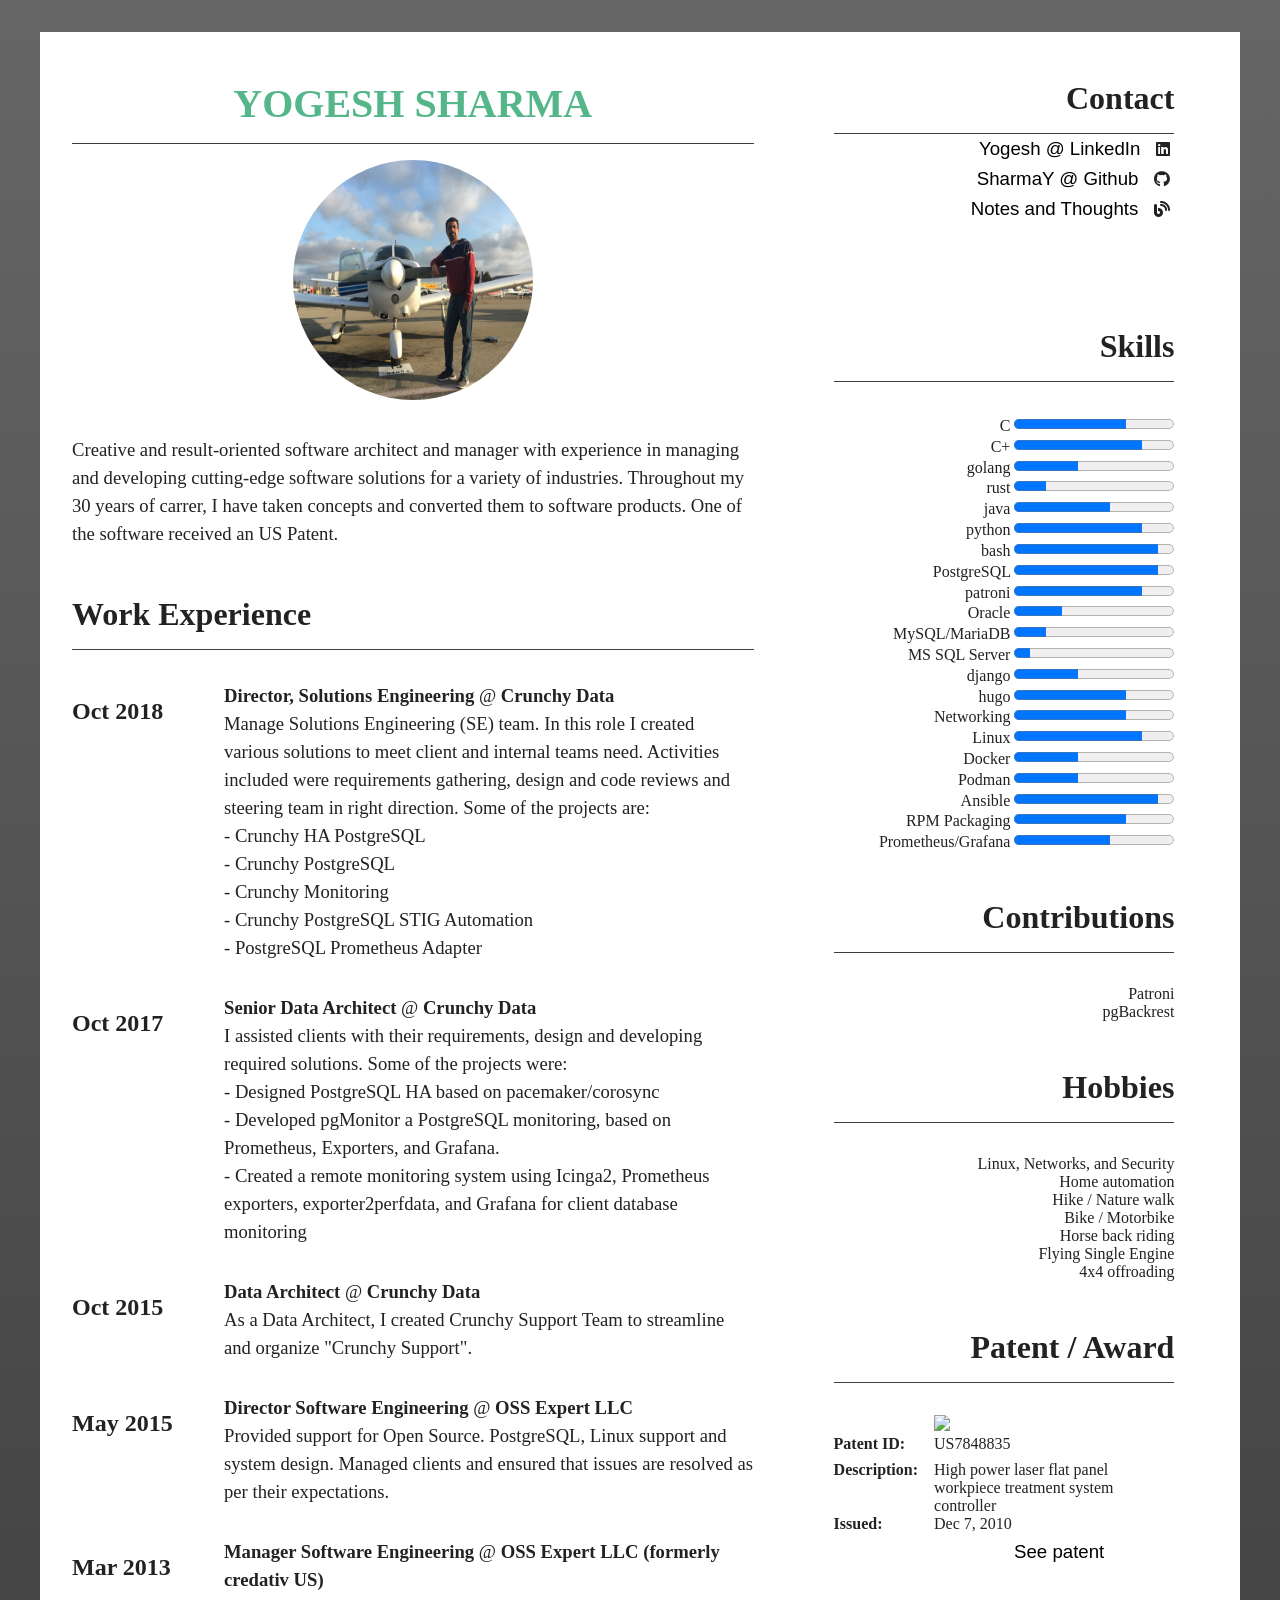
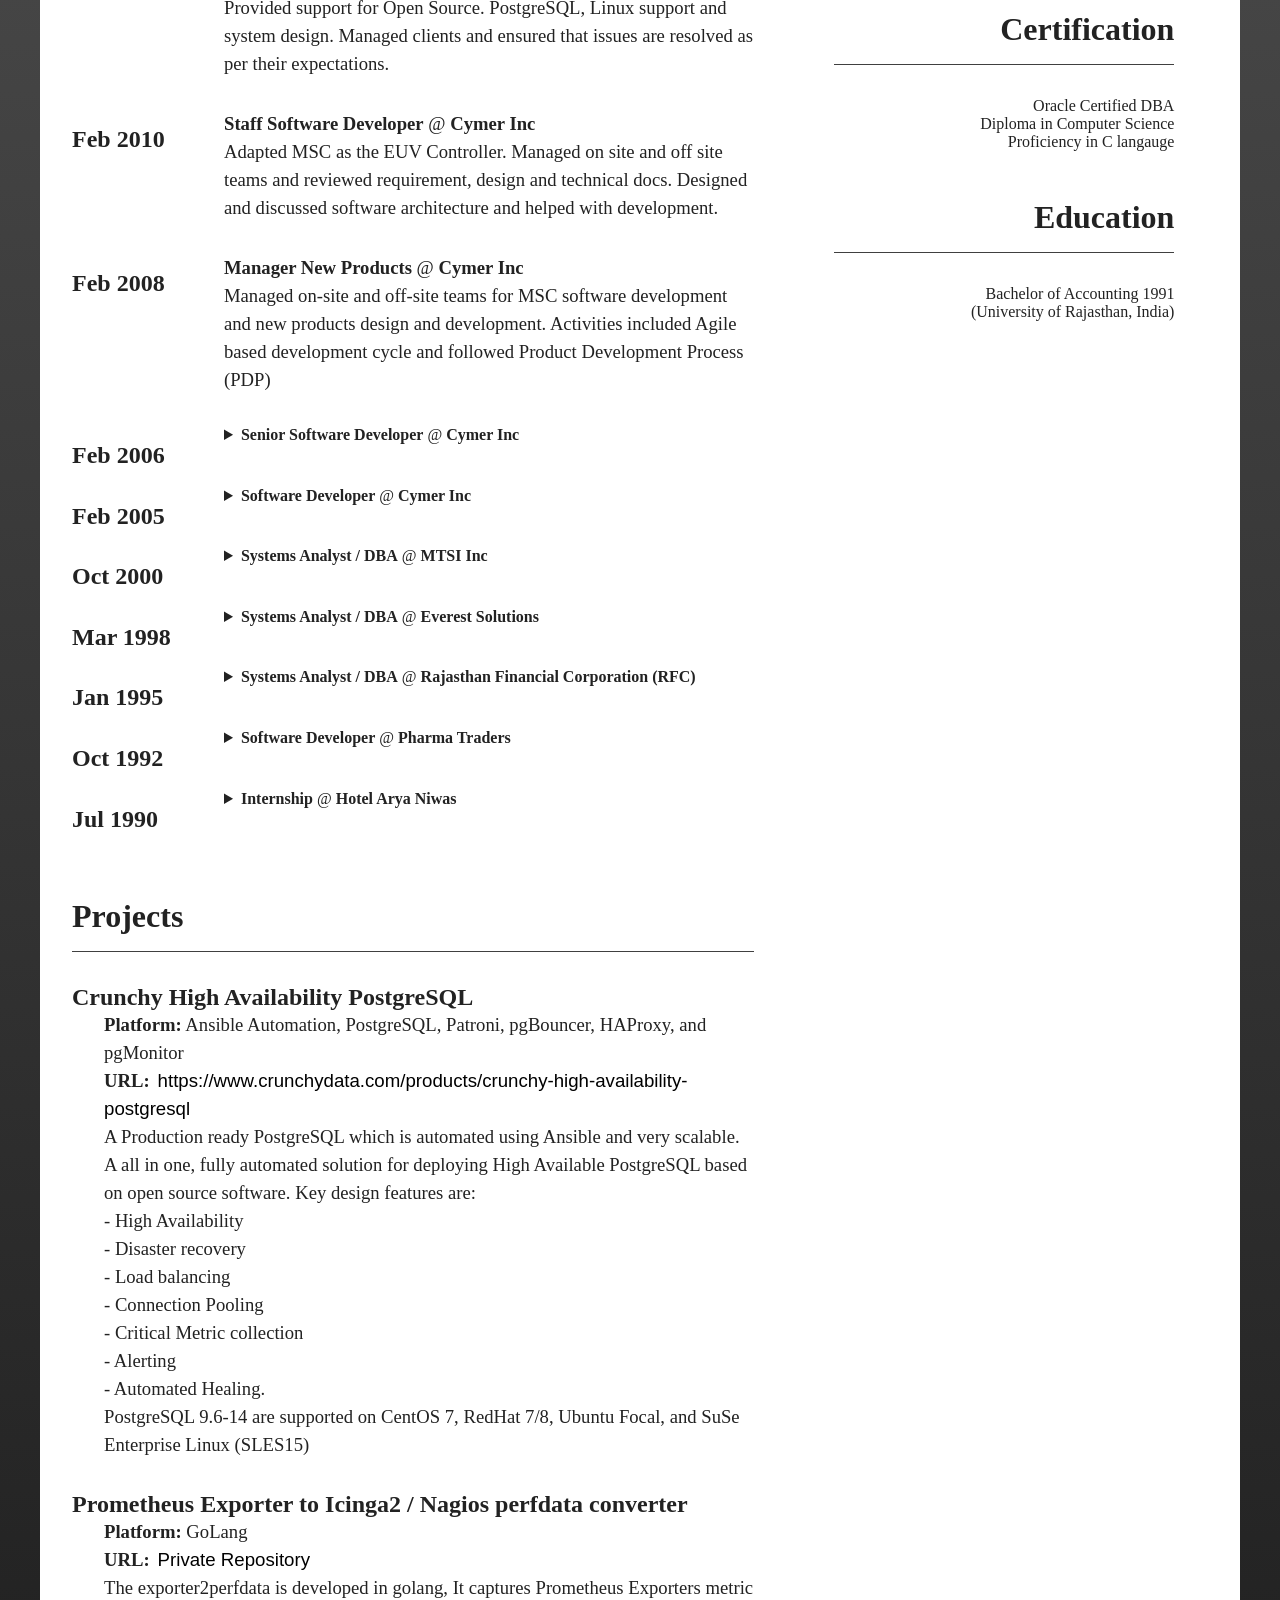
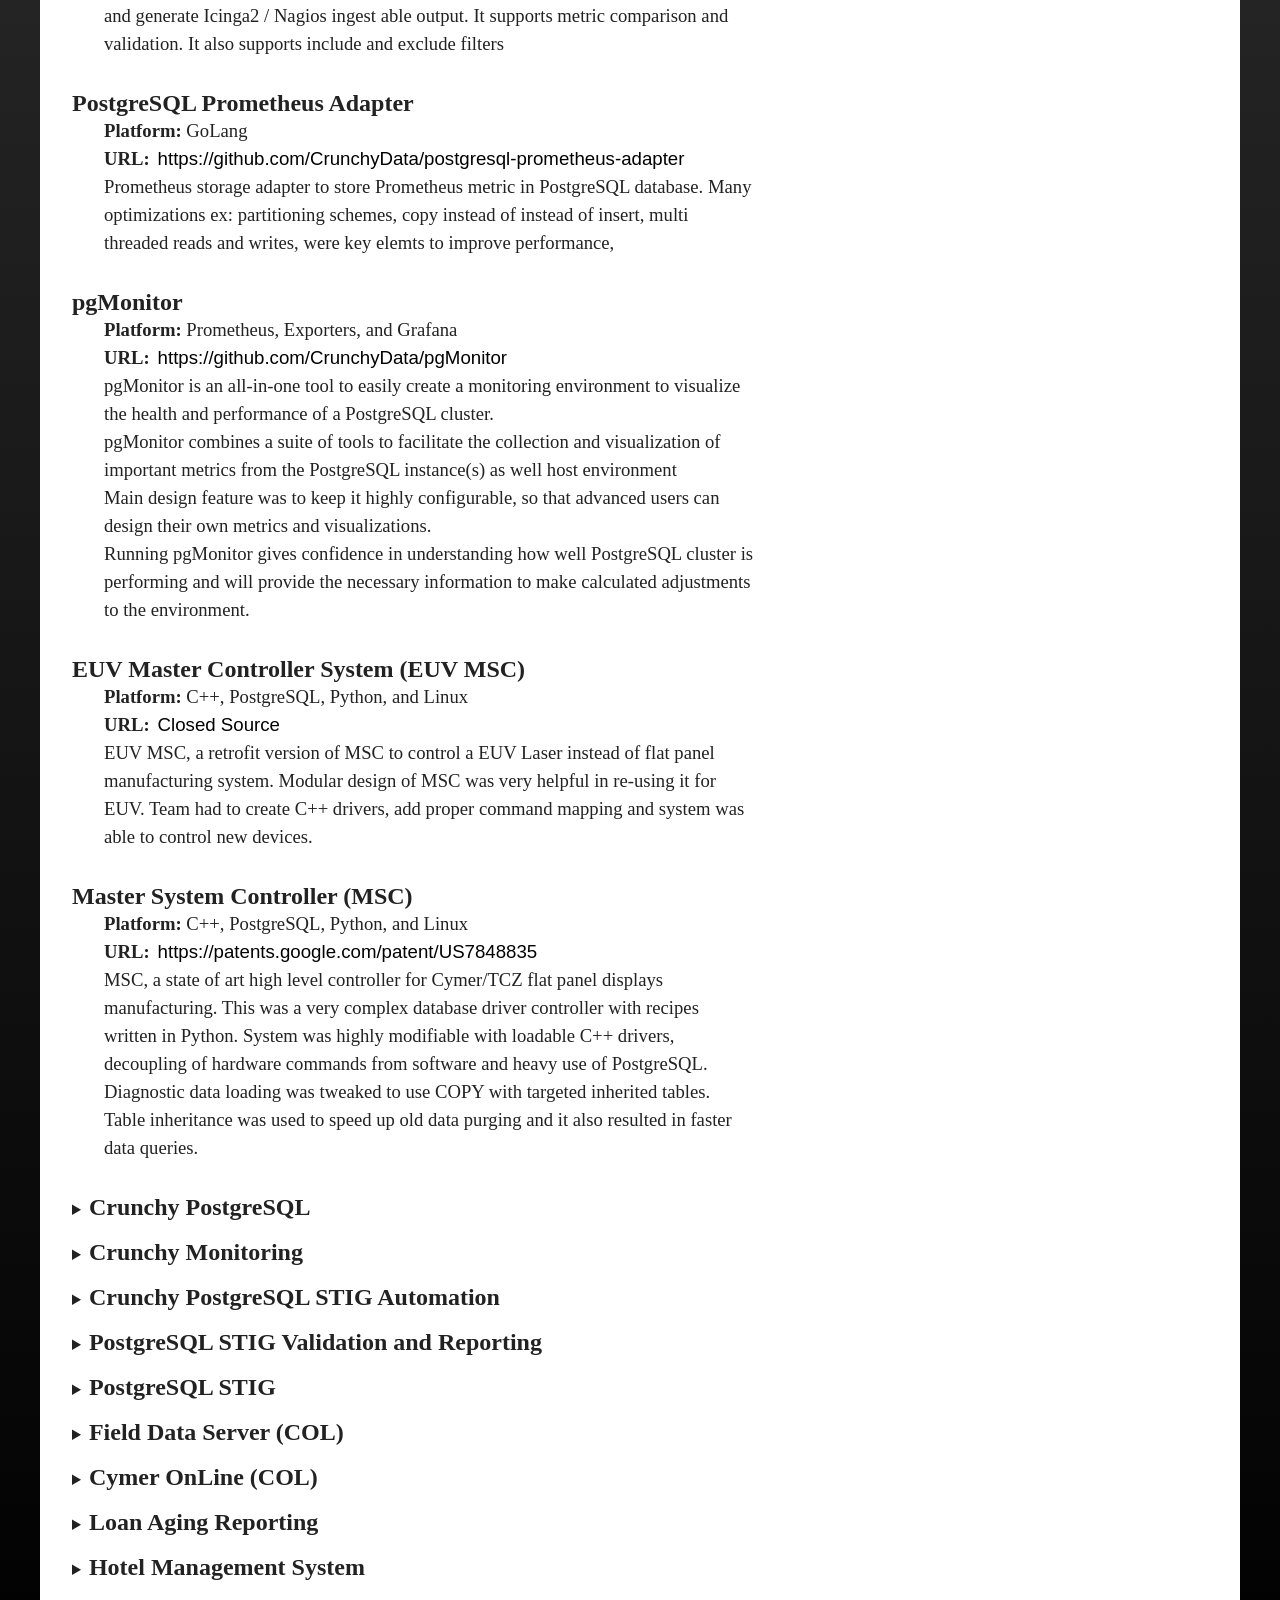
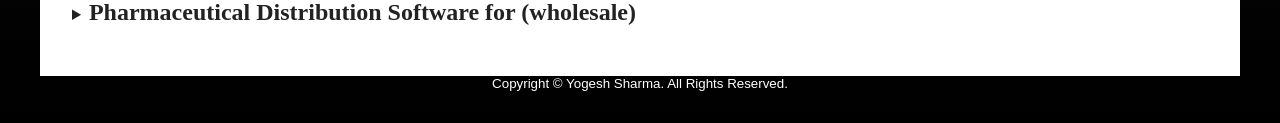
==== commit f92ef0f0: "deploy: 9d612ff3eab78e4941a9a186f090f000150df827" ====
--- a/index.html
+++ b/index.html
@@ -1 +1 @@
-<!doctype html><html><head><meta name=generator content="Hugo 0.99.0"><title></title><meta charset=utf-8><meta name=author content="Yogesh Sharma"><meta name=viewport content="with=device-width,initial-scale=1"><link rel=stylesheet type=text/css href=/css/main.css><link rel=stylesheet type=text/css href=https://cdnjs.cloudflare.com/ajax/libs/font-awesome/6.1.1/css/all.min.css integrity="sha512-KfkfwYDsLkIlwQp6LFnl8zNdLGxu9YAA1QvwINks4PhcElQSvqcyVLLD9aMhXd13uQjoXtEKNosOWaZqXgel0g==" crossorigin=anonymous referrerpolicy=no-referrer></head><body><main class=cv><div><section class=cv-profile><article><h1>Yogesh Sharma</h1><p></p><img src=/images/me.jpg alt></article></section><section class=cv-profile-summary><article><p>Creative and result-oriented software architect and manager with experience in managing and developing cutting-edge software solutions for wide variety of industries. I have taken many concepts and converted them to software products throughout my 30 years of career, one of which resulted in a US Patent.</p></article></section><section class=cv-experience><h2>Work Experience</h2><article class=cv-experience-tl><h3>Oct 2018</h3><p class=cv-experience-tl-p><strong>Director, Solutions Engineering</strong> @ <strong>Crunchy Data</strong><br>Manage Solutions Engineering (SE) team. In this role I was tasked to create various solutions to meet client and internal teams need. Activities included were requirements gathering, design and code reviews and steering team in right direction. Some of the projects are:<br>- Crunchy HA PostgreSQL<br>- Crunchy PostgreSQL<br>- Crunchy Monitoring<br>- Crunchy PostgreSQL STIG Automation<br>- PostgreSQL Prometheus Adapter</p><h3>Oct 2017</h3><p class=cv-experience-tl-p><strong>Senior Data Architect</strong> @ <strong>Crunchy Data</strong><br>In this Role I was tasked to help clients with their requirements, design and developing required solutions for them. Some of the projects were:<br>- Designed PostgreSQL HA based on pacemaker/corosync<br>- Developed pgMonitor a PostgreSQL monitoring, based on Prometheus, Exporters, and Grafana.<br>- Created a remote monitoring system using Icinga2, Prometheus exporters, exporter2perfdata, and Grafana for client database monitoring</p><h3>Oct 2015</h3><p class=cv-experience-tl-p><strong>Data Architect</strong> @ <strong>Crunchy Data</strong><br>As a Data Architect, I started and lead Crunchy Support Team to streamline and organize "Crunchy Support"</p><h3>May 2015</h3><p class=cv-experience-tl-p><strong>Director Software Engineering</strong> @ <strong>OSS Expert LLC</strong><br>Provided support for Open Source. PostgreSQL, Linux support and system design. Managed clients and ensured that issues are resolved as per their expectations</p><h3>Mar 2013</h3><p class=cv-experience-tl-p><strong>Manager Software Engineering</strong> @ <strong>OSS Expert LLC (formerly credativ US)</strong><br>Provided support for Open Source. PostgreSQL, Linux support and system design. Managed clients and ensured that issues are resolved as per their expectations</p><h3>Feb 2010</h3><p class=cv-experience-tl-p><strong>Staff Software Developer</strong> @ <strong>Cymer Inc</strong><br>Adapted MSC as the EUV Controller. Managed on site and off site teams, review requirement, design and technical docs. Designed and Discussed software architecture and development.</p><h3>Feb 2008</h3><p class=cv-experience-tl-p><strong>Manager New Products</strong> @ <strong>Cymer Inc</strong><br>Managed on-site and off-site teams for MSC software development and New products design and development. Activities included Agile based development cycle and followed Product Development Process (PDP)</p><h3>Feb 2006</h3><details><summary class=cv-experince-summary><strong>Senior Software Developer</strong> @ <strong>Cymer Inc</strong></summary><p class=cv-experience-tl-p>Worked on requirements, design and development of Master System Controller. Activities included code development, Proof of Concept work, design discussion, testing and periodic travel to integration site.</p></details><h3>Feb 2005</h3><details><summary class=cv-experince-summary><strong>Software Developer</strong> @ <strong>Cymer Inc</strong></summary><p class=cv-experience-tl-p>Designed and developed Master System Controller (MSC) for TCZ flat panel system. MSC was designed for versatility due to unavailability of many hardware devices as they were still under development and communication protocol was not ready</p></details><h3>Oct 2000</h3><details><summary class=cv-experince-summary><strong>Systems Analyst / DBA</strong> @ <strong>MTSI Inc</strong></summary><p class=cv-experience-tl-p>Worked as a Oracle DBA to help with Oracle DB optimization for CymerOnLine (COL). Later COL was converted to use PostgreSQL.</p></details><h3>Mar 1998</h3><details><summary class=cv-experince-summary><strong>Systems Analyst / DBA</strong> @ <strong>Everest Solutions</strong></summary><p class=cv-experience-tl-p>First flight of my life, first overseas job, and first snow all happened when I came to USA and started working a consultant at Department of management & Budget in Lansing, MI and 6 months in Minneapolis, MN.</p></details><h3>Jan 1995</h3><details><summary class=cv-experince-summary><strong>Systems Analyst / DBA</strong> @ <strong>Rajasthan Financial Corporation (RFC)</strong></summary><p class=cv-experience-tl-p>Joined Rajasthan Financial Corporation and worked in their IT department. Good to see some high end computer systems, a line printer and finally a dial up modem.</p></details><h3>Oct 1992</h3><details><summary class=cv-experince-summary><strong>Software Developer</strong> @ <strong>Pharma Traders</strong></summary><p class=cv-experience-tl-p>After completing a Diploma in Computer Science, I started working first real Job working computers. Looked at their current clipper based software and suggested redesign in FoxPro (for MSDOS). Along with day to day activities software was development to manage their business. Later one other local business owners also started using this new software</p></details><h3>Jul 1990</h3><details><summary class=cv-experince-summary><strong>Internship</strong> @ <strong>Hotel Arya Niwas</strong></summary><p class=cv-experience-tl-p>While pursuing my bachelors degree in accounting, I started an internship as an accounts assistant. This is where my life has a critical turnaround event. First time in life I saw an IBM XT 8088 system with dual 5.25" floppy drives. This is when I started learning computer and changed my career.</p></details></article></section><section class=cv-project><h2>Projects</h2><article class=cv-project-article><h3>Crunchy High Availability PostgreSQL</h3><p class=cv-project-p><strong>Platform:</strong> Ansible Automation, PostgreSQL, Patroni, pgBouncer, HAProxy, and pgMonitor<br><strong>URL:</strong><a class=ahref href=https://www.crunchydata.com/products/crunchy-high-availability-postgresql>https://www.crunchydata.com/products/crunchy-high-availability-postgresql</a><br>A Production ready PostgreSQL which is automated using Ansible and very scalable.<br>A all in one, fully automated solution for deploying High Available PostgreSQL based on open source software. Key design features are:<br>- High Availability<br>- Disaster recovery<br>- Load balancing<br>- Connection Pooling<br>- Critical Metric collection<br>- Alerting<br>- Automated Healing.<br>PostgreSQL 9.6-14 are supported on CentOS 7, RedHat 7/8, Ubuntu Focal, and SuSe Enterprise Linux (SLES15)</p></article><article class=cv-project-article><h3>Prometheus Exporter to Icinga2 / Nagios perfdata converter</h3><p class=cv-project-p><strong>Platform:</strong> GoLang<br><strong>URL:</strong><a class=ahref href=Private%20Repository>Private Repository</a><br>The exporter2perfdata is developed in golang, It captures Prometheus Exporters metric and generate Icinga2 / Nagios ingest able output. It supports metric comparison and validation. It also supports include and exclude filters</p></article><article class=cv-project-article><h3>PostgreSQL Prometheus Adapter</h3><p class=cv-project-p><strong>Platform:</strong> GoLang<br><strong>URL:</strong><a class=ahref href=https://github.com/CrunchyData/postgresql-prometheus-adapter>https://github.com/CrunchyData/postgresql-prometheus-adapter</a><br>Prometheus storage adapter to store Prometheus metric in PostgreSQL database. Many optimizations ex: multiple partitioning schemes, copy instead of instead of insert, multi threaded, were added to improve performance,</p></article><article class=cv-project-article><h3>pgMonitor</h3><p class=cv-project-p><strong>Platform:</strong> Prometheus, Exporters, and Grafana<br><strong>URL:</strong><a class=ahref href=https://github.com/CrunchyData/pgMonitor>https://github.com/CrunchyData/pgMonitor</a><br>pgMonitor is all-in-one tool to easily create a monitoring environment to visualize the health and performance of a PostgreSQL cluster.<br>pgMonitor combines a suite of tools to facilitate the collection and visualization of important metrics from the PostgreSQL instance(s) as well host environment<br>Main design feature of pgMonitor was to keep it highly configurable, so that advanced users can design their own metrics and visualizations.<br>Running pgMonitor gives confidence in understanding how well PostgreSQL cluster is performing, and will provide the necessary information to make calculated adjustments to environment.</p></article><article class=cv-project-article><h3>EUV Master Controller System (EUV MSC)</h3><p class=cv-project-p><strong>Platform:</strong> C++, PostgreSQL, Python, and Linux<br><strong>URL:</strong><a class=ahref href=Closed%20Source>Closed Source</a><br>EUV MSC, a retrofit version of MSC to control a EUV Laser instead of flat panel manufacturing system. Modular design of MSC was very helpful in re-using it for EUV. Team has to create C++ drivers, add proper command mapping and system was able to control new devices.</p></article><article class=cv-project-article><h3>Master System Controller (MSC)</h3><p class=cv-project-p><strong>Platform:</strong> C++, PostgreSQL, Python, and Linux<br><strong>URL:</strong><a class=ahref href=https://patents.google.com/patent/US7848835>https://patents.google.com/patent/US7848835</a><br>MSC, a state of art high level controller for Cymer/TCZ flat panel displays manufacturing. This was a very complex database driver controller with recipes written in Python. System was highly modifiable with loadable C++ drivers, decoupling of hardware commands from software and heavy use of PostgreSQL. Diagnostic data loading was tweaked to use COPY with targeted inherited tables. Table inheritance was used to speed up old data purging and it also resulted in faster data queries.</p></article><article class=cv-project-article><details><summary><h3>Crunchy PostgreSQL</h3></summary><p class=cv-project-p><strong>Platform:</strong> Ansible Automation, PostgreSQL, pgBouncer, and pgMonitor<br><strong>URL:</strong><a class=ahref href=https://www.crunchydata.com/products/crunchy-high-availability-postgresql>https://www.crunchydata.com/products/crunchy-high-availability-postgresql</a><br>A Production ready automation to setup PostgreSQL as Primary or a Replica with pgBackrest and with / without pgBouncer.<br>- PostgreSQL 9.6-14 are supported<br>- CentOS 7, RedHat 7/8, Ubuntu Focal, and SuSe Enterprise Linux (SLES15)</p></details></article><br><article class=cv-project-article><details><summary><h3>Crunchy Monitoring</h3></summary><p class=cv-project-p><strong>Platform:</strong> Ansible Automation, PostgreSQL, and pgMonitor<br><strong>URL:</strong><a class=ahref href=https://www.crunchydata.com/products/crunchy-high-availability-postgresql>https://www.crunchydata.com/products/crunchy-high-availability-postgresql</a><br>A Production ready automation to setup and configure pgMonitor.<br>- PostgreSQL 9.6-14 are supported<br>- CentOS 7, RedHat 7/8, Ubuntu Focal, and SuSe Enterprise Linux (SLES15)</p></details></article><br><article class=cv-project-article><details><summary><h3>Crunchy PostgreSQL STIG Automation</h3></summary><p class=cv-project-p><strong>Platform:</strong> Ansible Automation<br><strong>URL:</strong><a class=ahref href=Private%20Repository>Private Repository</a><br>Ansible based playbook to make a PostgreSQL instance compliant to the STIG standard. This playbook supports three mode of operations.<br>Assesses - remote database against STIG controls.<br>dryrun - Runs "check" but additionally provides remediation steps as output.<br>Remediate - Performs the STIG assessment and takes the necessary corrective actions to bring the database into compliance.</p></details></article><br><article class=cv-project-article><details><summary><h3>PostgreSQL STIG Validation and Reporting</h3></summary><p class=cv-project-p><strong>Platform:</strong> PostgreSQL, Linux, Chef/Inspec<br><strong>URL:</strong><a class=ahref href=https://github.com/CrunchyData/pgstigcheck-inspec>https://github.com/CrunchyData/pgstigcheck-inspec</a><br>A Chef Inspec based PostgreSQL STIG validation and reporting tool with collaboration with MITRE group</p></details></article><br><article class=cv-project-article><details><summary><h3>PostgreSQL STIG</h3></summary><p class=cv-project-p><strong>Platform:</strong> PostgreSQL, Linux<br><strong>URL:</strong><a class=ahref href=https://www.stigviewer.com/stig/postgresql_9.x/>https://www.stigviewer.com/stig/postgresql_9.x/</a><br>PostgreSQL 9.6 Secure Technical Implementation Guide (STIG) guidelines. Later STIG was updated to include PostgreSQL version 10, 11, and 12</p></details></article><br><article class=cv-project-article><details><summary><h3>Field Data Server (COL)</h3></summary><p class=cv-project-p><strong>Platform:</strong> PostgreSQL<br><strong>URL:</strong><a class=ahref href=Closed%20Source>Closed Source</a><br>Central PostgreSQL server to store COL collected data in efficient manner. Optimize inbound and data load process and periodic PostgreSQL optimization</p></details></article><br><article class=cv-project-article><details><summary><h3>Cymer OnLine (COL)</h3></summary><p class=cv-project-p><strong>Platform:</strong> Oracle / PostgreSQL, JSP, C++, Python, Java<br><strong>URL:</strong><a class=ahref href=Closed%20Source>Closed Source</a><br>Innovative system to collect, process and store DUV Laser diagnostics, configuration and health data at periodic interval for predictive analysis and preventative maintenance. Software was design to utilize Oracle but later it was converted to use PostgreSQL.</p></details></article><br><article class=cv-project-article><details><summary><h3>Loan Aging Reporting</h3></summary><p class=cv-project-p><strong>Platform:</strong> MSDOS, FoxPro, SQL<br><strong>URL:</strong><a class=ahref href=Closed%20Source>Closed Source</a><br>Loan aging analysis software to eliminate lengthy manual printed reporting and convert to an easy to use user friendly interface</p></details></article><br><article class=cv-project-article><details><summary><h3>Hotel Management System</h3></summary><p class=cv-project-p><strong>Platform:</strong> MSDOS, FoxPro, SQL<br><strong>URL:</strong><a class=ahref href=Closed%20Source>Closed Source</a><br>Hotel front desk management software to handle Room Reservation, Allocation, and Invoicing.</p></details></article><br><article class=cv-project-article><details><summary><h3>Pharmaceutical Distribution Software for (wholesale)</h3></summary><p class=cv-project-p><strong>Platform:</strong> MSDOS, FoxPro, SQL<br><strong>URL:</strong><a class=ahref href=Closed%20Source>Closed Source</a><br>Pharmaceutical distribution system for managing wholesale distributors day to day working. Managing Purchase, Sales, Return, Inventory, and Accounting</p></details></article><br></section></div><div><section class=cv-contacts><article class=cv-contacts-article><h2>Contact</h2><ul><li><div class=onlyScreen><a href=https://linkedin.com/in/mryogeshsharma>Yogesh @ LinkedIn</a><i class="fa-brands fa-linkedin"></div></i></li><li><div class=onlyScreen><a href=https://github.com/sharmay>SharmaY @ Github</a><i class="fa-brands fa-github"></div></i></li><li><div class=onlyScreen><a href=https://blog.catprosystems.com/>Notes and Thoughts</a><i class="fa-solid fa-blog"></div></i></li><li><div class=onlyPrint><a href=https://yogeshsharma.gitlab.io/>https://yogeshsharma.gitlab.io/</a><i class="fa-solid fa-globe"></div></i></li><li><div class=onlyPrint><a href=https://sharmay.github.io/>https://sharmay.github.io/</a><i class="fa-solid fa-globe"></div></i></li><li><div class=onlyPrint><a href=https://linkedin.com/in/mryogeshsharma>https://linkedin.com/in/mryogeshsharma</a><i class="fa-brands fa-linkedin"></div></i></li><li><div class=onlyPrint><a href=https://github.com/sharmay>https://github.com/sharmay</a><i class="fa-brands fa-github"></div></i></li><li><div class=onlyPrint><a href=https://blog.catprosystems.com/>https://blog.catprosystems.com/</a><i class="fa-solid fa-blog"></div></i></li><li><div class=onlyPrint><a href=mailto:yogesh.sharma@catprosystems.com>yogesh.sharma@catprosystems.com</a><i class="fa-solid fa-envelope"></div></i></li><li><div class=onlyPrint><a href=#ZgotmplZ>+1-562-499-9644</a><i class="fa-solid fa-square-phone"></div></i></li></ul></article></section><section class=cv-skills><article class=cv-skills-article><h2>Skills</h2><ul><li>C <progress class=cv-progress value=7 max=10>Level 7</progress></li><li>C+ <progress class=cv-progress value=8 max=10>Level 8</progress></li><li>golang <progress class=cv-progress value=4 max=10>Level 4</progress></li><li>rust <progress class=cv-progress value=2 max=10>Level 2</progress></li><li>java <progress class=cv-progress value=6 max=10>Level 6</progress></li><li>python <progress class=cv-progress value=8 max=10>Level 8</progress></li><li>bash <progress class=cv-progress value=9 max=10>Level 9</progress></li><li>PostgreSQL <progress class=cv-progress value=9 max=10>Level 9</progress></li><li>patroni <progress class=cv-progress value=8 max=10>Level 8</progress></li><li>Oracle <progress class=cv-progress value=3 max=10>Level 3</progress></li><li>MySQL/MariaDB <progress class=cv-progress value=2 max=10>Level 2</progress></li><li>MS SQL Server <progress class=cv-progress value=1 max=10>Level 1</progress></li><li>django <progress class=cv-progress value=4 max=10>Level 4</progress></li><li>hugo <progress class=cv-progress value=7 max=10>Level 7</progress></li><li>Networking <progress class=cv-progress value=7 max=10>Level 7</progress></li><li>Linux <progress class=cv-progress value=8 max=10>Level 8</progress></li><li>Docker <progress class=cv-progress value=4 max=10>Level 4</progress></li><li>Podman <progress class=cv-progress value=4 max=10>Level 4</progress></li><li>Ansible <progress class=cv-progress value=9 max=10>Level 9</progress></li><li>RPM Packaging <progress class=cv-progress value=7 max=10>Level 7</progress></li><li>Prometheus/Grafana <progress class=cv-progress value=6 max=10>Level 6</progress></li></article></section><section class=cv-contributions><article class=cv-contributions-article><h2>Contributions</h2><ul><li>Patroni</li><li>pgBackrest</li></ul></article></section><section class=cv-hobbies><article class=cv-hobbies-article><h2>Hobbies</h2><ul><li>Linux, Networks, and Security</li><li>Home automation</li><li>Hike / Nature walk</li><li>Bike / Motorbike</li><li>Horse back riding</li><li>Flying Single Engine</li><li>4x4 offroading</li></ul></article></section><section class=cv-awards><h2>Patent / Award</h2><article class=cv-awards-article><dl><dt class=dt-heading></dt><dd class=dt-data><img src=https://patentimages.storage.googleapis.com/54/93/e1/eb202f658d617d/US07848835-20101207-D00000.png></dd><dt class=dt-heading>Patent ID:</dt><dd class=dt-data>US7848835</dd><dt class=dt-heading>Description:</dt><dd class=dt-data>High power laser flat panel workpiece treatment system controller</dd><dt class=dt-heading>Issued:</dt><dd class=dt-data>Dec 7, 2010</dd><dt class=dt-heading></dt><dd class=dt-data><a href=http://www.google.com/patents/US7848835>See patent</a></dd></dl></article></section><section class=cv-certifications><article class=cv-certifications-article><h2>Certification</h2><ul><li>Oracle Certified DBA</li><li>Diploma in Computer Science</li><li>Proficiency in C langauge</li></ul></article></section><section class=cv-education><article class=cv-education-article><h2>Education</h2><ul><li>Bachelor of Accounting 1991<br>(University of Rajasthan, India)</li></ul></article></section></div></main><footer>Copyright &copy; Yogesh Sharma. All Rights Reserved.</footer></body></html>+<!doctype html><html><head><meta name=generator content="Hugo 0.99.1"><title></title><meta charset=utf-8><meta name=author content="Yogesh Sharma"><meta name=viewport content="with=device-width,initial-scale=1"><link rel=stylesheet type=text/css href=/css/main.css><link rel=stylesheet type=text/css href=https://cdnjs.cloudflare.com/ajax/libs/font-awesome/6.1.1/css/all.min.css integrity="sha512-KfkfwYDsLkIlwQp6LFnl8zNdLGxu9YAA1QvwINks4PhcElQSvqcyVLLD9aMhXd13uQjoXtEKNosOWaZqXgel0g==" crossorigin=anonymous referrerpolicy=no-referrer></head><body><main class=cv><div><section class=cv-profile><article><h1>Yogesh Sharma</h1><p></p><img src=/images/me.jpg alt></article></section><section class=cv-profile-summary><article><p>Creative and result-oriented software architect and manager with experience in managing and developing cutting-edge software solutions for a variety of industries. Throughout my 30 years of carrer, I have taken concepts and converted them to software products. One of the software received an US Patent.</p></article></section><section class=cv-experience><h2>Work Experience</h2><article class=cv-experience-tl><h3>Oct 2018</h3><p class=cv-experience-tl-p><strong>Director, Solutions Engineering</strong> @ <strong>Crunchy Data</strong><br>Manage Solutions Engineering (SE) team. In this role I created various solutions to meet client and internal teams need. Activities included were requirements gathering, design and code reviews and steering team in right direction. Some of the projects are:<br>- Crunchy HA PostgreSQL<br>- Crunchy PostgreSQL<br>- Crunchy Monitoring<br>- Crunchy PostgreSQL STIG Automation<br>- PostgreSQL Prometheus Adapter</p><h3>Oct 2017</h3><p class=cv-experience-tl-p><strong>Senior Data Architect</strong> @ <strong>Crunchy Data</strong><br>I assisted clients with their requirements, design and developing required solutions. Some of the projects were:<br>- Designed PostgreSQL HA based on pacemaker/corosync<br>- Developed pgMonitor a PostgreSQL monitoring, based on Prometheus, Exporters, and Grafana.<br>- Created a remote monitoring system using Icinga2, Prometheus exporters, exporter2perfdata, and Grafana for client database monitoring</p><h3>Oct 2015</h3><p class=cv-experience-tl-p><strong>Data Architect</strong> @ <strong>Crunchy Data</strong><br>As a Data Architect, I created Crunchy Support Team to streamline and organize "Crunchy Support".</p><h3>May 2015</h3><p class=cv-experience-tl-p><strong>Director Software Engineering</strong> @ <strong>OSS Expert LLC</strong><br>Provided support for Open Source. PostgreSQL, Linux support and system design. Managed clients and ensured that issues are resolved as per their expectations.</p><h3>Mar 2013</h3><p class=cv-experience-tl-p><strong>Manager Software Engineering</strong> @ <strong>OSS Expert LLC (formerly credativ US)</strong><br>Provided support for Open Source. PostgreSQL, Linux support and system design. Managed clients and ensured that issues are resolved as per their expectations.</p><h3>Feb 2010</h3><p class=cv-experience-tl-p><strong>Staff Software Developer</strong> @ <strong>Cymer Inc</strong><br>Adapted MSC as the EUV Controller. Managed on site and off site teams and reviewed requirement, design and technical docs. Designed and discussed software architecture and helped with development.</p><h3>Feb 2008</h3><p class=cv-experience-tl-p><strong>Manager New Products</strong> @ <strong>Cymer Inc</strong><br>Managed on-site and off-site teams for MSC software development and new products design and development. Activities included Agile based development cycle and followed Product Development Process (PDP)</p><h3>Feb 2006</h3><details><summary class=cv-experince-summary><strong>Senior Software Developer</strong> @ <strong>Cymer Inc</strong></summary><p class=cv-experience-tl-p>Worked on requirements, design and development of Master System Controller. Activities included code development, Proof of Concept work, design discussion, testing and periodic travel to integration site.</p></details><h3>Feb 2005</h3><details><summary class=cv-experince-summary><strong>Software Developer</strong> @ <strong>Cymer Inc</strong></summary><p class=cv-experience-tl-p>Designed and developed Master System Controller (MSC) for TCZ flat panel system. MSC was designed for versatility due to unavailability of many hardware devices as they were still under development and communication protocol was not ready</p></details><h3>Oct 2000</h3><details><summary class=cv-experince-summary><strong>Systems Analyst / DBA</strong> @ <strong>MTSI Inc</strong></summary><p class=cv-experience-tl-p>Worked as a Oracle DBA to help with Oracle DB optimization for CymerOnLine (COL). Later COL was converted to use PostgreSQL.</p></details><h3>Mar 1998</h3><details><summary class=cv-experince-summary><strong>Systems Analyst / DBA</strong> @ <strong>Everest Solutions</strong></summary><p class=cv-experience-tl-p>First flight of my life, first overseas job, and first snow all happened when I came to USA and started working a consultant at Department of management & Budget in Lansing, MI and 6 months in Minneapolis, MN.</p></details><h3>Jan 1995</h3><details><summary class=cv-experince-summary><strong>Systems Analyst / DBA</strong> @ <strong>Rajasthan Financial Corporation (RFC)</strong></summary><p class=cv-experience-tl-p>Joined Rajasthan Financial Corporation and worked in their IT department. Good to see some high end computer systems, a line printer and finally a dial up modem.</p></details><h3>Oct 1992</h3><details><summary class=cv-experince-summary><strong>Software Developer</strong> @ <strong>Pharma Traders</strong></summary><p class=cv-experience-tl-p>After completing a Diploma in Computer Science, I started working first real Job working computers. Looked at their current clipper based software and suggested redesign in FoxPro (for MSDOS). Along with day to day activities software was development to manage their business. Later one other local business owners also started using this new software</p></details><h3>Jul 1990</h3><details><summary class=cv-experince-summary><strong>Internship</strong> @ <strong>Hotel Arya Niwas</strong></summary><p class=cv-experience-tl-p>While pursuing my bachelors degree in accounting, I started an internship as an accounts assistant. This is where my life has a critical turnaround event. First time in life I saw an IBM XT 8088 system with dual 5.25" floppy drives. This is when I started learning computer and changed my career.</p></details></article></section><section class=cv-project><h2>Projects</h2><article class=cv-project-article><h3>Crunchy High Availability PostgreSQL</h3><p class=cv-project-p><strong>Platform:</strong> Ansible Automation, PostgreSQL, Patroni, pgBouncer, HAProxy, and pgMonitor<br><strong>URL:</strong><a class=ahref href=https://www.crunchydata.com/products/crunchy-high-availability-postgresql>https://www.crunchydata.com/products/crunchy-high-availability-postgresql</a><br>A Production ready PostgreSQL which is automated using Ansible and very scalable.<br>A all in one, fully automated solution for deploying High Available PostgreSQL based on open source software. Key design features are:<br>- High Availability<br>- Disaster recovery<br>- Load balancing<br>- Connection Pooling<br>- Critical Metric collection<br>- Alerting<br>- Automated Healing.<br>PostgreSQL 9.6-14 are supported on CentOS 7, RedHat 7/8, Ubuntu Focal, and SuSe Enterprise Linux (SLES15)</p></article><article class=cv-project-article><h3>Prometheus Exporter to Icinga2 / Nagios perfdata converter</h3><p class=cv-project-p><strong>Platform:</strong> GoLang<br><strong>URL:</strong><a class=ahref href=Private%20Repository>Private Repository</a><br>The exporter2perfdata is developed in golang, It captures Prometheus Exporters metric and generate Icinga2 / Nagios ingest able output. It supports metric comparison and validation. It also supports include and exclude filters</p></article><article class=cv-project-article><h3>PostgreSQL Prometheus Adapter</h3><p class=cv-project-p><strong>Platform:</strong> GoLang<br><strong>URL:</strong><a class=ahref href=https://github.com/CrunchyData/postgresql-prometheus-adapter>https://github.com/CrunchyData/postgresql-prometheus-adapter</a><br>Prometheus storage adapter to store Prometheus metric in PostgreSQL database. Many optimizations ex: partitioning schemes, copy instead of instead of insert, multi threaded reads and writes, were key elemts to improve performance,</p></article><article class=cv-project-article><h3>pgMonitor</h3><p class=cv-project-p><strong>Platform:</strong> Prometheus, Exporters, and Grafana<br><strong>URL:</strong><a class=ahref href=https://github.com/CrunchyData/pgMonitor>https://github.com/CrunchyData/pgMonitor</a><br>pgMonitor is an all-in-one tool to easily create a monitoring environment to visualize the health and performance of a PostgreSQL cluster.<br>pgMonitor combines a suite of tools to facilitate the collection and visualization of important metrics from the PostgreSQL instance(s) as well host environment<br>Main design feature was to keep it highly configurable, so that advanced users can design their own metrics and visualizations.<br>Running pgMonitor gives confidence in understanding how well PostgreSQL cluster is performing and will provide the necessary information to make calculated adjustments to the environment.</p></article><article class=cv-project-article><h3>EUV Master Controller System (EUV MSC)</h3><p class=cv-project-p><strong>Platform:</strong> C++, PostgreSQL, Python, and Linux<br><strong>URL:</strong><a class=ahref href=Closed%20Source>Closed Source</a><br>EUV MSC, a retrofit version of MSC to control a EUV Laser instead of flat panel manufacturing system. Modular design of MSC was very helpful in re-using it for EUV. Team had to create C++ drivers, add proper command mapping and system was able to control new devices.</p></article><article class=cv-project-article><h3>Master System Controller (MSC)</h3><p class=cv-project-p><strong>Platform:</strong> C++, PostgreSQL, Python, and Linux<br><strong>URL:</strong><a class=ahref href=https://patents.google.com/patent/US7848835>https://patents.google.com/patent/US7848835</a><br>MSC, a state of art high level controller for Cymer/TCZ flat panel displays manufacturing. This was a very complex database driver controller with recipes written in Python. System was highly modifiable with loadable C++ drivers, decoupling of hardware commands from software and heavy use of PostgreSQL. Diagnostic data loading was tweaked to use COPY with targeted inherited tables. Table inheritance was used to speed up old data purging and it also resulted in faster data queries.</p></article><article class=cv-project-article><details><summary><h3>Crunchy PostgreSQL</h3></summary><p class=cv-project-p><strong>Platform:</strong> Ansible Automation, PostgreSQL, pgBouncer, and pgMonitor<br><strong>URL:</strong><a class=ahref href=https://www.crunchydata.com/products/crunchy-high-availability-postgresql>https://www.crunchydata.com/products/crunchy-high-availability-postgresql</a><br>A Production ready automation to setup PostgreSQL as Primary or a Replica with pgBackrest and with / without pgBouncer.<br>- PostgreSQL 9.6-14 are supported<br>- CentOS 7, RedHat 7/8, Ubuntu Focal, and SuSe Enterprise Linux (SLES15)</p></details></article><br><article class=cv-project-article><details><summary><h3>Crunchy Monitoring</h3></summary><p class=cv-project-p><strong>Platform:</strong> Ansible Automation, PostgreSQL, and pgMonitor<br><strong>URL:</strong><a class=ahref href=https://www.crunchydata.com/products/crunchy-high-availability-postgresql>https://www.crunchydata.com/products/crunchy-high-availability-postgresql</a><br>A Production ready automation to setup and configure pgMonitor.<br>- PostgreSQL 9.6-14 are supported<br>- CentOS 7, RedHat 7/8, Ubuntu Focal, and SuSe Enterprise Linux (SLES15)</p></details></article><br><article class=cv-project-article><details><summary><h3>Crunchy PostgreSQL STIG Automation</h3></summary><p class=cv-project-p><strong>Platform:</strong> Ansible Automation<br><strong>URL:</strong><a class=ahref href=Private%20Repository>Private Repository</a><br>Ansible based playbook to make a PostgreSQL instance compliant to the STIG standard. This playbook supports three mode of operations.<br>Assesses - remote database against STIG controls.<br>dryrun - Runs "check" but additionally provides remediation steps as output.<br>Remediate - Performs the STIG assessment and takes the necessary corrective actions to bring the database into compliance.</p></details></article><br><article class=cv-project-article><details><summary><h3>PostgreSQL STIG Validation and Reporting</h3></summary><p class=cv-project-p><strong>Platform:</strong> PostgreSQL, Linux, Chef/Inspec<br><strong>URL:</strong><a class=ahref href=https://github.com/CrunchyData/pgstigcheck-inspec>https://github.com/CrunchyData/pgstigcheck-inspec</a><br>A Chef Inspec based PostgreSQL STIG validation and reporting tool with collaboration with MITRE group</p></details></article><br><article class=cv-project-article><details><summary><h3>PostgreSQL STIG</h3></summary><p class=cv-project-p><strong>Platform:</strong> PostgreSQL, Linux<br><strong>URL:</strong><a class=ahref href=https://www.stigviewer.com/stig/postgresql_9.x/>https://www.stigviewer.com/stig/postgresql_9.x/</a><br>PostgreSQL 9.6 Secure Technical Implementation Guide (STIG) guidelines. Later STIG was updated to include PostgreSQL version 10, 11, and 12</p></details></article><br><article class=cv-project-article><details><summary><h3>Field Data Server (COL)</h3></summary><p class=cv-project-p><strong>Platform:</strong> PostgreSQL<br><strong>URL:</strong><a class=ahref href=Closed%20Source>Closed Source</a><br>Central PostgreSQL server to store COL collected data in efficient manner. Optimize inbound and data load process and periodic PostgreSQL optimization</p></details></article><br><article class=cv-project-article><details><summary><h3>Cymer OnLine (COL)</h3></summary><p class=cv-project-p><strong>Platform:</strong> Oracle / PostgreSQL, JSP, C++, Python, Java<br><strong>URL:</strong><a class=ahref href=Closed%20Source>Closed Source</a><br>Innovative system to collect, process and store DUV Laser diagnostics, configuration and health data at periodic interval for predictive analysis and preventative maintenance. Software was design to utilize Oracle but later it was converted to use PostgreSQL.</p></details></article><br><article class=cv-project-article><details><summary><h3>Loan Aging Reporting</h3></summary><p class=cv-project-p><strong>Platform:</strong> MSDOS, FoxPro, SQL<br><strong>URL:</strong><a class=ahref href=Closed%20Source>Closed Source</a><br>Loan aging analysis software to eliminate lengthy manual printed reporting and convert to an easy to use user friendly interface</p></details></article><br><article class=cv-project-article><details><summary><h3>Hotel Management System</h3></summary><p class=cv-project-p><strong>Platform:</strong> MSDOS, FoxPro, SQL<br><strong>URL:</strong><a class=ahref href=Closed%20Source>Closed Source</a><br>Hotel front desk management software to handle Room Reservation, Allocation, and Invoicing.</p></details></article><br><article class=cv-project-article><details><summary><h3>Pharmaceutical Distribution Software for (wholesale)</h3></summary><p class=cv-project-p><strong>Platform:</strong> MSDOS, FoxPro, SQL<br><strong>URL:</strong><a class=ahref href=Closed%20Source>Closed Source</a><br>Pharmaceutical distribution system for managing wholesale distributors day to day working. Managing Purchase, Sales, Return, Inventory, and Accounting</p></details></article><br></section></div><div><section class=cv-contacts><article class=cv-contacts-article><h2>Contact</h2><ul><li><div class=onlyScreen><a href=https://linkedin.com/in/mryogeshsharma>Yogesh @ LinkedIn</a><i class="fa-brands fa-linkedin"></div></i></li><li><div class=onlyScreen><a href=https://github.com/sharmay>SharmaY @ Github</a><i class="fa-brands fa-github"></div></i></li><li><div class=onlyScreen><a href=https://blog.catprosystems.com/>Notes and Thoughts</a><i class="fa-solid fa-blog"></div></i></li><li><div class=onlyPrint><a href=https://yogeshsharma.gitlab.io/>https://yogeshsharma.gitlab.io/</a><i class="fa-solid fa-globe"></div></i></li><li><div class=onlyPrint><a href=https://sharmay.github.io/>https://sharmay.github.io/</a><i class="fa-solid fa-globe"></div></i></li><li><div class=onlyPrint><a href=https://linkedin.com/in/mryogeshsharma>https://linkedin.com/in/mryogeshsharma</a><i class="fa-brands fa-linkedin"></div></i></li><li><div class=onlyPrint><a href=https://github.com/sharmay>https://github.com/sharmay</a><i class="fa-brands fa-github"></div></i></li><li><div class=onlyPrint><a href=https://blog.catprosystems.com/>https://blog.catprosystems.com/</a><i class="fa-solid fa-blog"></div></i></li><li><div class=onlyPrint><a href=mailto:yogesh.sharma@catprosystems.com>yogesh.sharma@catprosystems.com</a><i class="fa-solid fa-envelope"></div></i></li><li><div class=onlyPrint><a href=#ZgotmplZ>+1-562-499-9644</a><i class="fa-solid fa-square-phone"></div></i></li></ul></article></section><section class=cv-skills><article class=cv-skills-article><h2>Skills</h2><ul><li>C <progress class=cv-progress value=7 max=10>Level 7</progress></li><li>C+ <progress class=cv-progress value=8 max=10>Level 8</progress></li><li>golang <progress class=cv-progress value=4 max=10>Level 4</progress></li><li>rust <progress class=cv-progress value=2 max=10>Level 2</progress></li><li>java <progress class=cv-progress value=6 max=10>Level 6</progress></li><li>python <progress class=cv-progress value=8 max=10>Level 8</progress></li><li>bash <progress class=cv-progress value=9 max=10>Level 9</progress></li><li>PostgreSQL <progress class=cv-progress value=9 max=10>Level 9</progress></li><li>patroni <progress class=cv-progress value=8 max=10>Level 8</progress></li><li>Oracle <progress class=cv-progress value=3 max=10>Level 3</progress></li><li>MySQL/MariaDB <progress class=cv-progress value=2 max=10>Level 2</progress></li><li>MS SQL Server <progress class=cv-progress value=1 max=10>Level 1</progress></li><li>django <progress class=cv-progress value=4 max=10>Level 4</progress></li><li>hugo <progress class=cv-progress value=7 max=10>Level 7</progress></li><li>Networking <progress class=cv-progress value=7 max=10>Level 7</progress></li><li>Linux <progress class=cv-progress value=8 max=10>Level 8</progress></li><li>Docker <progress class=cv-progress value=4 max=10>Level 4</progress></li><li>Podman <progress class=cv-progress value=4 max=10>Level 4</progress></li><li>Ansible <progress class=cv-progress value=9 max=10>Level 9</progress></li><li>RPM Packaging <progress class=cv-progress value=7 max=10>Level 7</progress></li><li>Prometheus/Grafana <progress class=cv-progress value=6 max=10>Level 6</progress></li></article></section><section class=cv-contributions><article class=cv-contributions-article><h2>Contributions</h2><ul><li>Patroni</li><li>pgBackrest</li></ul></article></section><section class=cv-hobbies><article class=cv-hobbies-article><h2>Hobbies</h2><ul><li>Linux, Networks, and Security</li><li>Home automation</li><li>Hike / Nature walk</li><li>Bike / Motorbike</li><li>Horse back riding</li><li>Flying Single Engine</li><li>4x4 offroading</li></ul></article></section><section class=cv-awards><h2>Patent / Award</h2><article class=cv-awards-article><dl><dt class=dt-heading></dt><dd class=dt-data><img src=https://patentimages.storage.googleapis.com/54/93/e1/eb202f658d617d/US07848835-20101207-D00000.png></dd><dt class=dt-heading>Patent ID:</dt><dd class=dt-data>US7848835</dd><dt class=dt-heading>Description:</dt><dd class=dt-data>High power laser flat panel workpiece treatment system controller</dd><dt class=dt-heading>Issued:</dt><dd class=dt-data>Dec 7, 2010</dd><dt class=dt-heading></dt><dd class=dt-data><a href=http://www.google.com/patents/US7848835>See patent</a></dd></dl></article></section><section class=cv-certifications><article class=cv-certifications-article><h2>Certification</h2><ul><li>Oracle Certified DBA</li><li>Diploma in Computer Science</li><li>Proficiency in C langauge</li></ul></article></section><section class=cv-education><article class=cv-education-article><h2>Education</h2><ul><li>Bachelor of Accounting 1991<br>(University of Rajasthan, India)</li></ul></article></section></div></main><footer>Copyright &copy; Yogesh Sharma. All Rights Reserved.</footer></body></html>
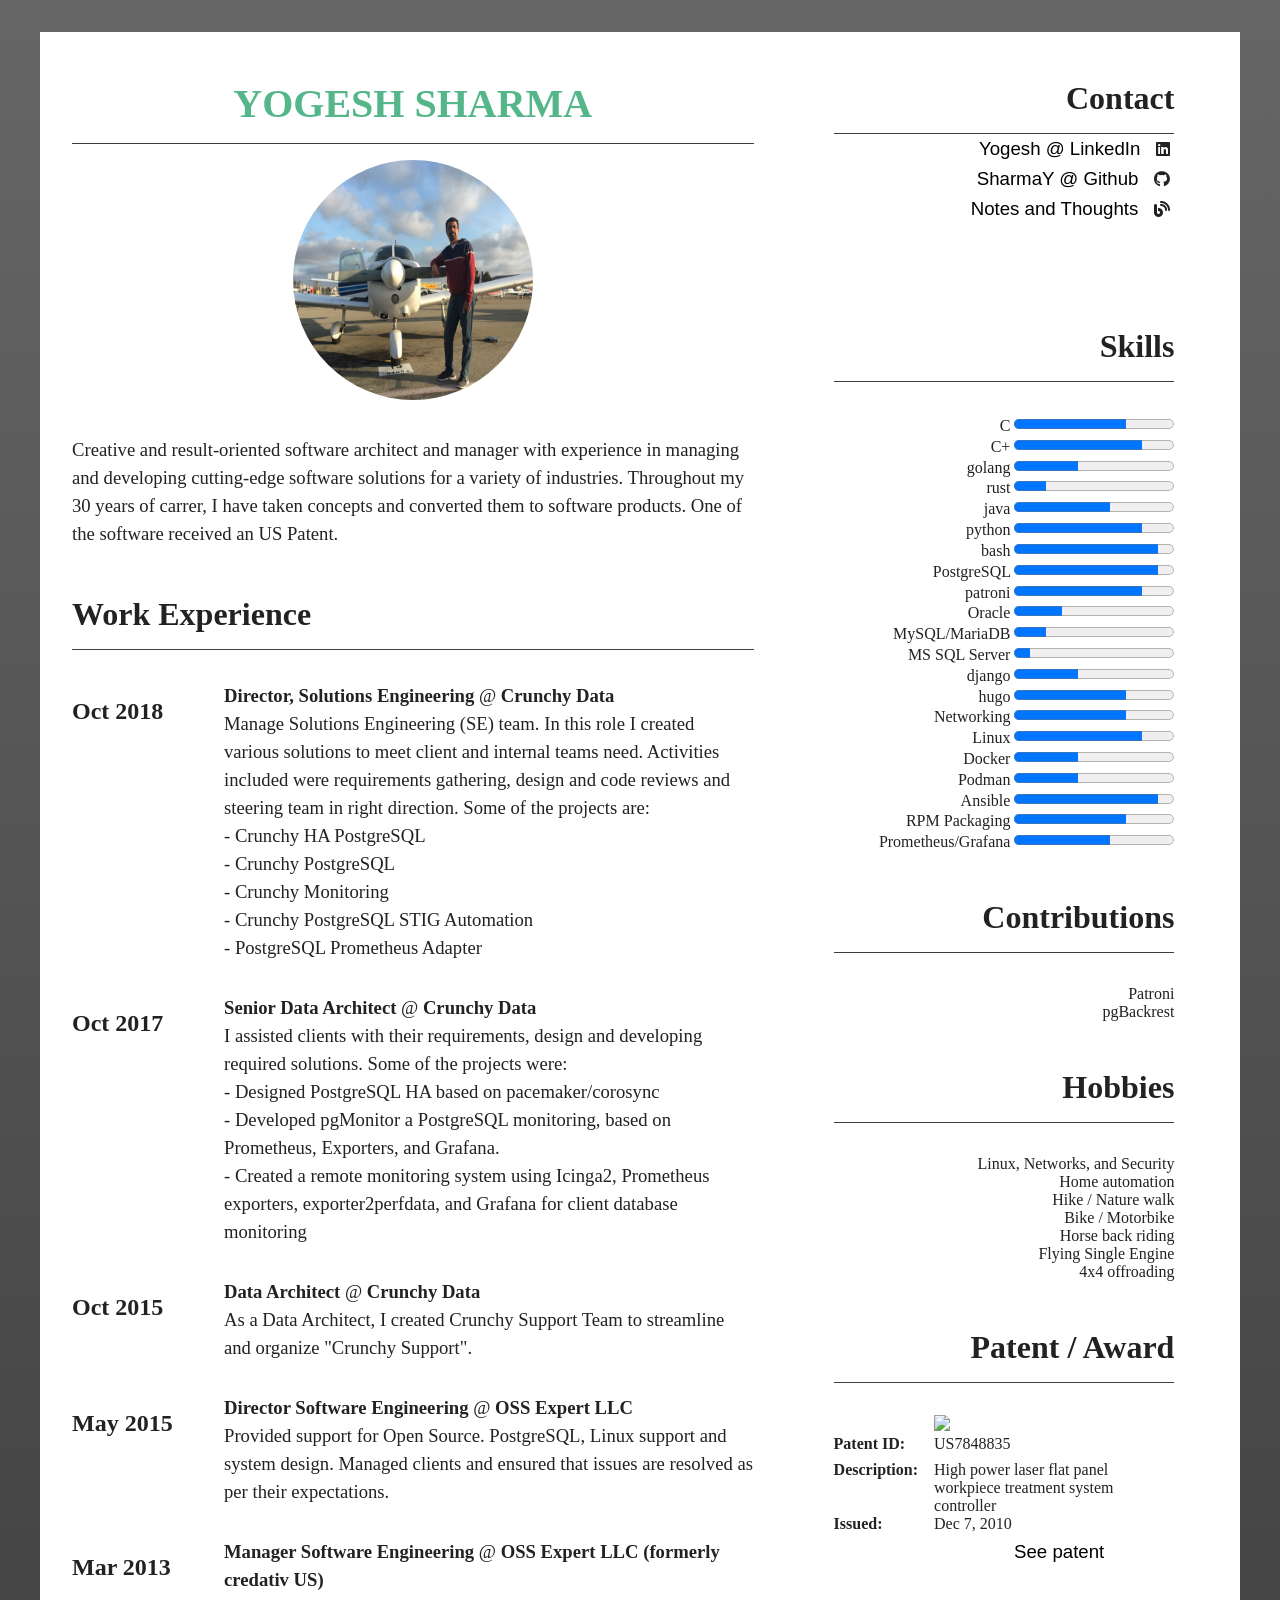
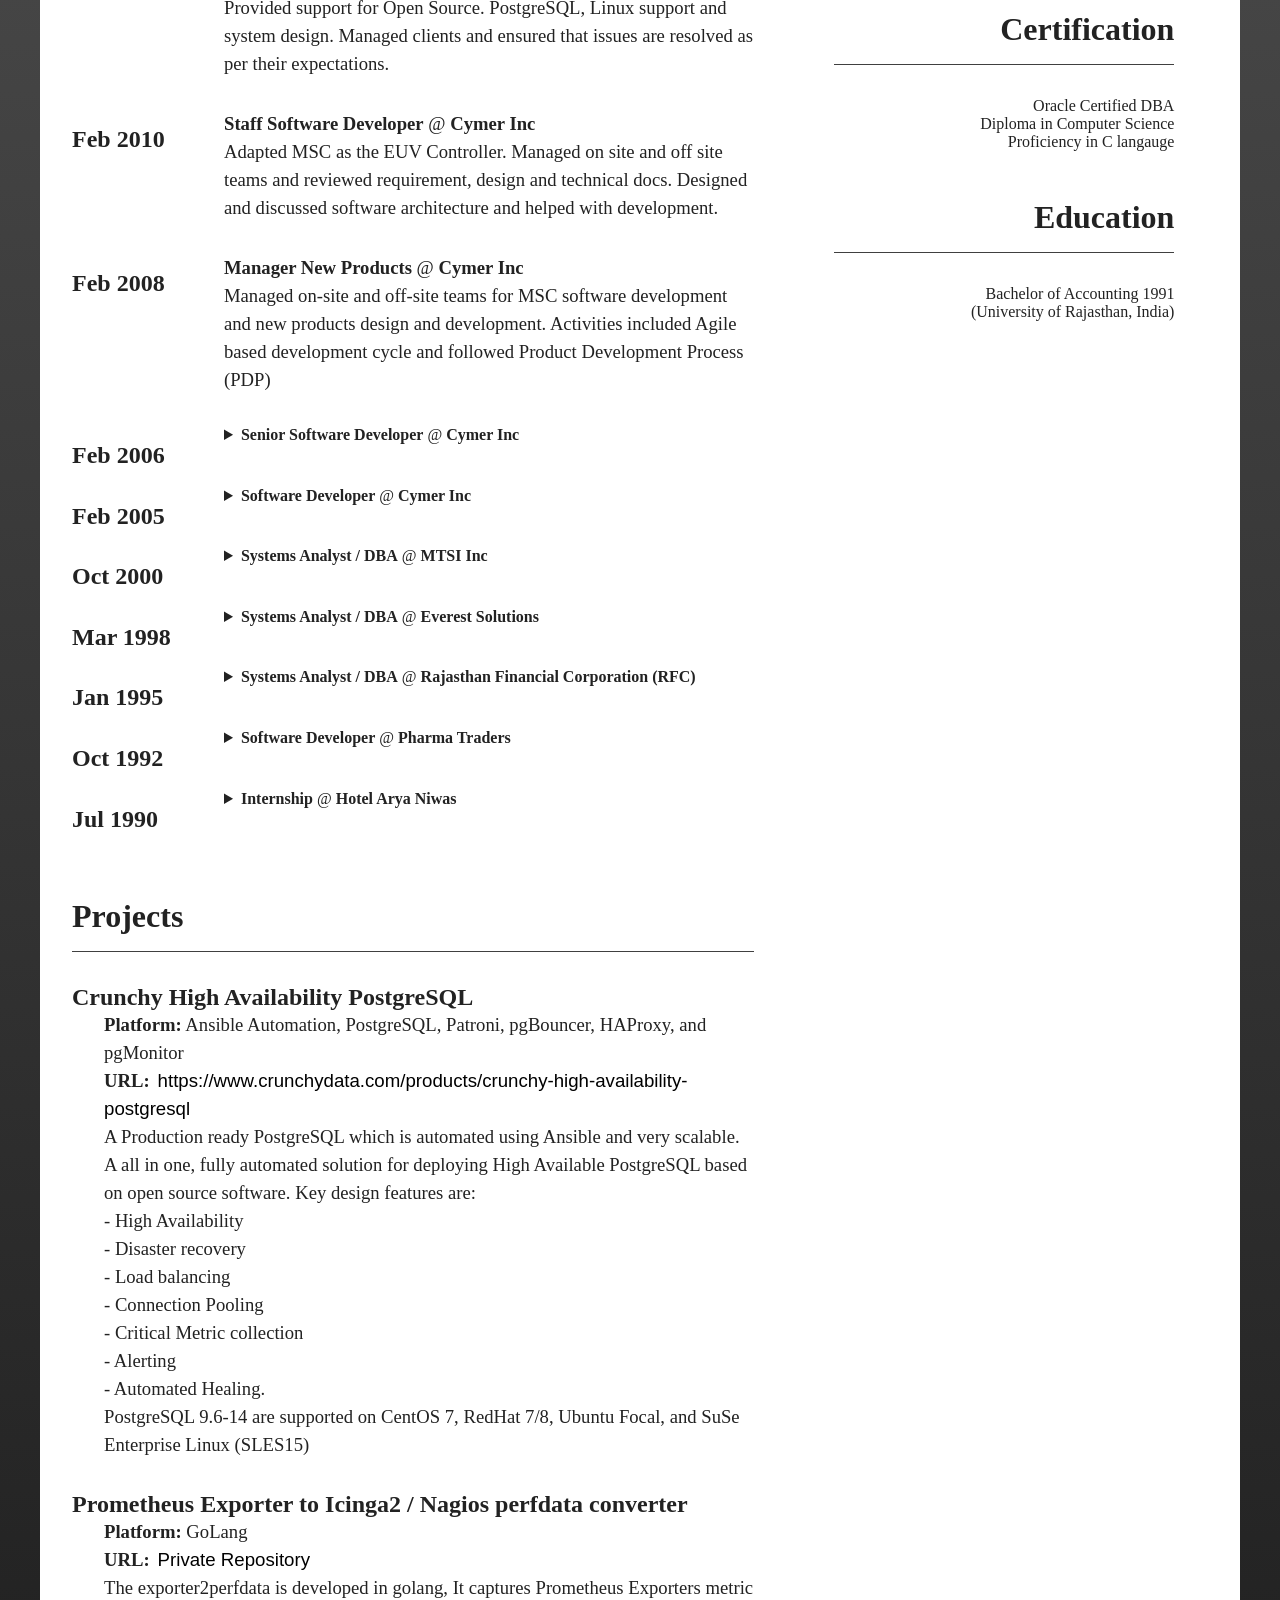
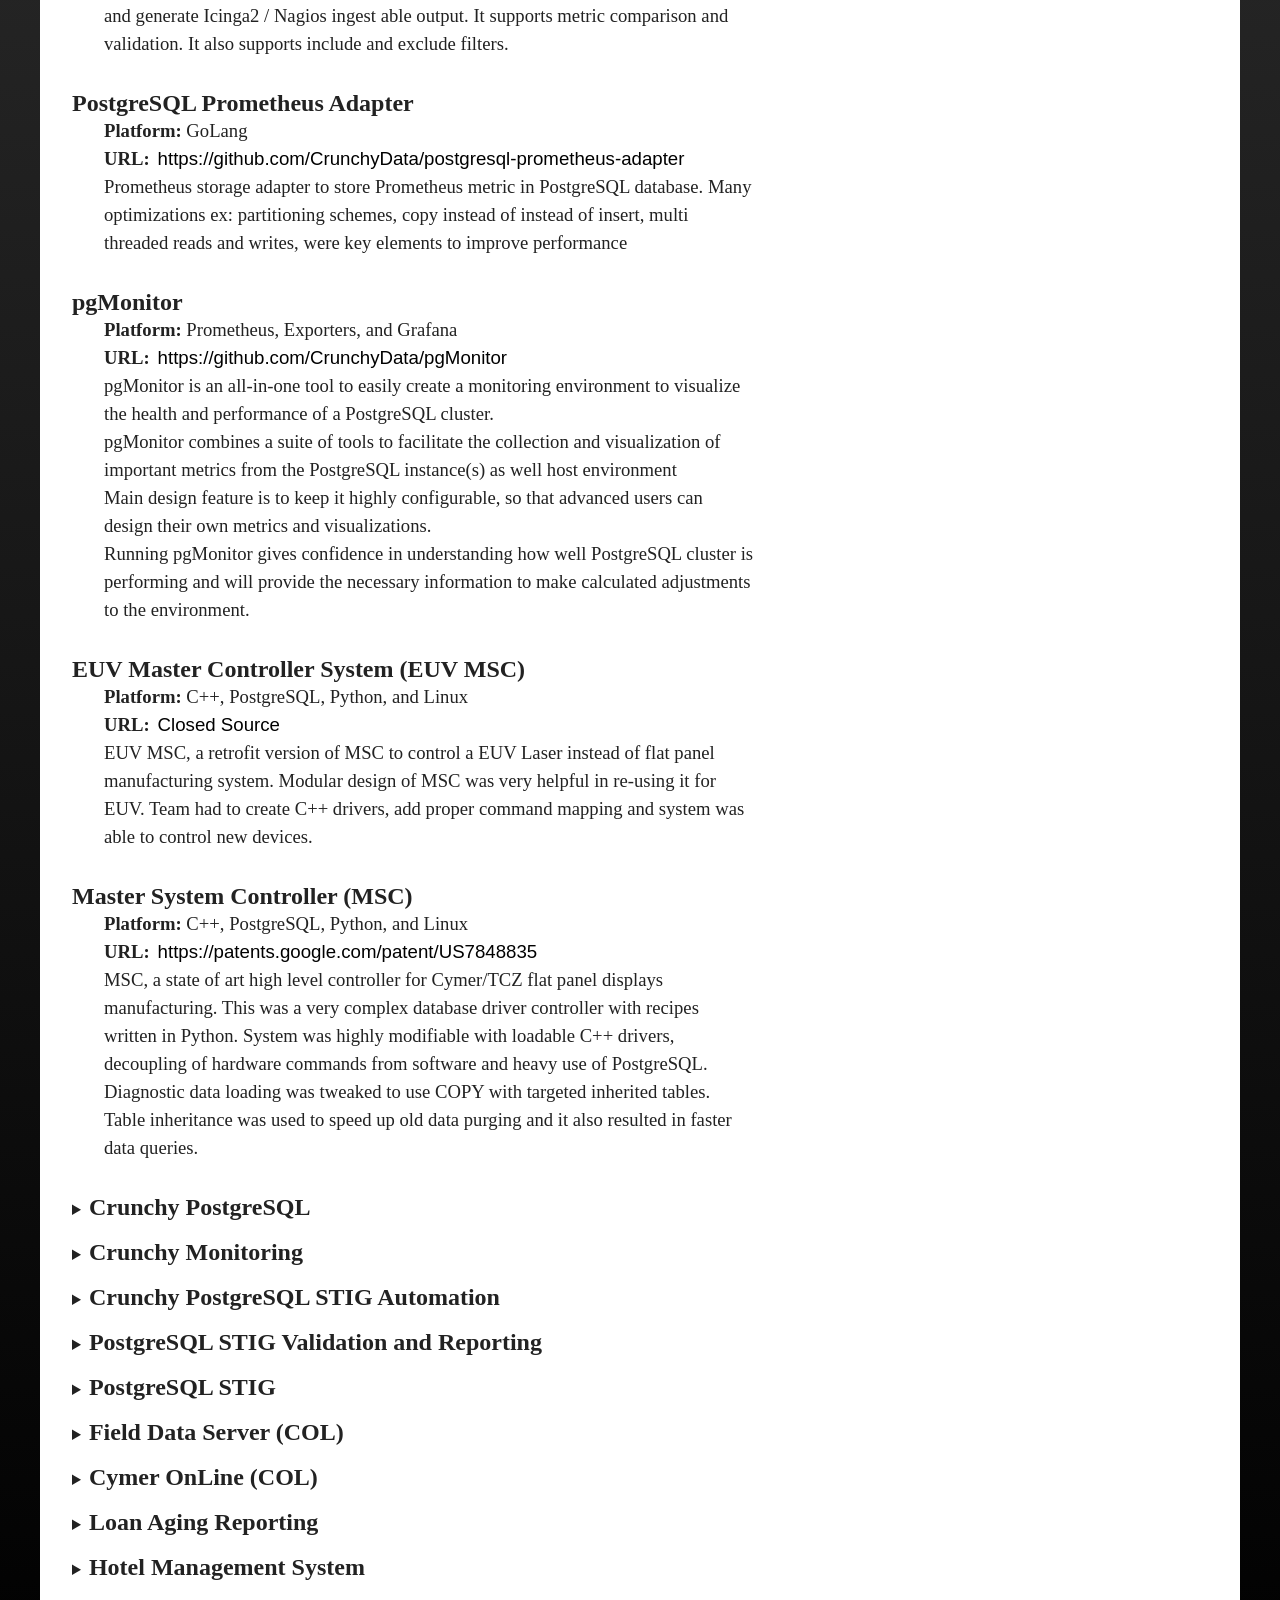
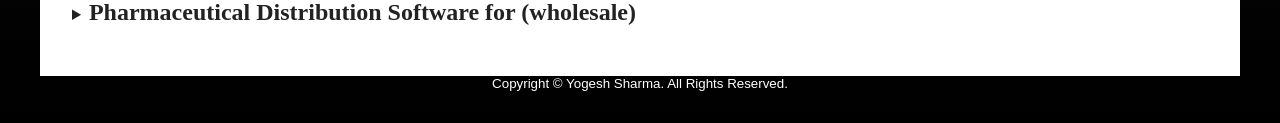
==== commit fb4a1862: "deploy: c9ede0a9613a799a6cba2d9f87468b8c473f4cf2" ====
--- a/index.html
+++ b/index.html
@@ -1 +1 @@
-<!doctype html><html><head><meta name=generator content="Hugo 0.99.1"><title></title><meta charset=utf-8><meta name=author content="Yogesh Sharma"><meta name=viewport content="with=device-width,initial-scale=1"><link rel=stylesheet type=text/css href=/css/main.css><link rel=stylesheet type=text/css href=https://cdnjs.cloudflare.com/ajax/libs/font-awesome/6.1.1/css/all.min.css integrity="sha512-KfkfwYDsLkIlwQp6LFnl8zNdLGxu9YAA1QvwINks4PhcElQSvqcyVLLD9aMhXd13uQjoXtEKNosOWaZqXgel0g==" crossorigin=anonymous referrerpolicy=no-referrer></head><body><main class=cv><div><section class=cv-profile><article><h1>Yogesh Sharma</h1><p></p><img src=/images/me.jpg alt></article></section><section class=cv-profile-summary><article><p>Creative and result-oriented software architect and manager with experience in managing and developing cutting-edge software solutions for a variety of industries. Throughout my 30 years of carrer, I have taken concepts and converted them to software products. One of the software received an US Patent.</p></article></section><section class=cv-experience><h2>Work Experience</h2><article class=cv-experience-tl><h3>Oct 2018</h3><p class=cv-experience-tl-p><strong>Director, Solutions Engineering</strong> @ <strong>Crunchy Data</strong><br>Manage Solutions Engineering (SE) team. In this role I created various solutions to meet client and internal teams need. Activities included were requirements gathering, design and code reviews and steering team in right direction. Some of the projects are:<br>- Crunchy HA PostgreSQL<br>- Crunchy PostgreSQL<br>- Crunchy Monitoring<br>- Crunchy PostgreSQL STIG Automation<br>- PostgreSQL Prometheus Adapter</p><h3>Oct 2017</h3><p class=cv-experience-tl-p><strong>Senior Data Architect</strong> @ <strong>Crunchy Data</strong><br>I assisted clients with their requirements, design and developing required solutions. Some of the projects were:<br>- Designed PostgreSQL HA based on pacemaker/corosync<br>- Developed pgMonitor a PostgreSQL monitoring, based on Prometheus, Exporters, and Grafana.<br>- Created a remote monitoring system using Icinga2, Prometheus exporters, exporter2perfdata, and Grafana for client database monitoring</p><h3>Oct 2015</h3><p class=cv-experience-tl-p><strong>Data Architect</strong> @ <strong>Crunchy Data</strong><br>As a Data Architect, I created Crunchy Support Team to streamline and organize "Crunchy Support".</p><h3>May 2015</h3><p class=cv-experience-tl-p><strong>Director Software Engineering</strong> @ <strong>OSS Expert LLC</strong><br>Provided support for Open Source. PostgreSQL, Linux support and system design. Managed clients and ensured that issues are resolved as per their expectations.</p><h3>Mar 2013</h3><p class=cv-experience-tl-p><strong>Manager Software Engineering</strong> @ <strong>OSS Expert LLC (formerly credativ US)</strong><br>Provided support for Open Source. PostgreSQL, Linux support and system design. Managed clients and ensured that issues are resolved as per their expectations.</p><h3>Feb 2010</h3><p class=cv-experience-tl-p><strong>Staff Software Developer</strong> @ <strong>Cymer Inc</strong><br>Adapted MSC as the EUV Controller. Managed on site and off site teams and reviewed requirement, design and technical docs. Designed and discussed software architecture and helped with development.</p><h3>Feb 2008</h3><p class=cv-experience-tl-p><strong>Manager New Products</strong> @ <strong>Cymer Inc</strong><br>Managed on-site and off-site teams for MSC software development and new products design and development. Activities included Agile based development cycle and followed Product Development Process (PDP)</p><h3>Feb 2006</h3><details><summary class=cv-experince-summary><strong>Senior Software Developer</strong> @ <strong>Cymer Inc</strong></summary><p class=cv-experience-tl-p>Worked on requirements, design and development of Master System Controller. Activities included code development, Proof of Concept work, design discussion, testing and periodic travel to integration site.</p></details><h3>Feb 2005</h3><details><summary class=cv-experince-summary><strong>Software Developer</strong> @ <strong>Cymer Inc</strong></summary><p class=cv-experience-tl-p>Designed and developed Master System Controller (MSC) for TCZ flat panel system. MSC was designed for versatility due to unavailability of many hardware devices as they were still under development and communication protocol was not ready</p></details><h3>Oct 2000</h3><details><summary class=cv-experince-summary><strong>Systems Analyst / DBA</strong> @ <strong>MTSI Inc</strong></summary><p class=cv-experience-tl-p>Worked as a Oracle DBA to help with Oracle DB optimization for CymerOnLine (COL). Later COL was converted to use PostgreSQL.</p></details><h3>Mar 1998</h3><details><summary class=cv-experince-summary><strong>Systems Analyst / DBA</strong> @ <strong>Everest Solutions</strong></summary><p class=cv-experience-tl-p>First flight of my life, first overseas job, and first snow all happened when I came to USA and started working a consultant at Department of management & Budget in Lansing, MI and 6 months in Minneapolis, MN.</p></details><h3>Jan 1995</h3><details><summary class=cv-experince-summary><strong>Systems Analyst / DBA</strong> @ <strong>Rajasthan Financial Corporation (RFC)</strong></summary><p class=cv-experience-tl-p>Joined Rajasthan Financial Corporation and worked in their IT department. Good to see some high end computer systems, a line printer and finally a dial up modem.</p></details><h3>Oct 1992</h3><details><summary class=cv-experince-summary><strong>Software Developer</strong> @ <strong>Pharma Traders</strong></summary><p class=cv-experience-tl-p>After completing a Diploma in Computer Science, I started working first real Job working computers. Looked at their current clipper based software and suggested redesign in FoxPro (for MSDOS). Along with day to day activities software was development to manage their business. Later one other local business owners also started using this new software</p></details><h3>Jul 1990</h3><details><summary class=cv-experince-summary><strong>Internship</strong> @ <strong>Hotel Arya Niwas</strong></summary><p class=cv-experience-tl-p>While pursuing my bachelors degree in accounting, I started an internship as an accounts assistant. This is where my life has a critical turnaround event. First time in life I saw an IBM XT 8088 system with dual 5.25" floppy drives. This is when I started learning computer and changed my career.</p></details></article></section><section class=cv-project><h2>Projects</h2><article class=cv-project-article><h3>Crunchy High Availability PostgreSQL</h3><p class=cv-project-p><strong>Platform:</strong> Ansible Automation, PostgreSQL, Patroni, pgBouncer, HAProxy, and pgMonitor<br><strong>URL:</strong><a class=ahref href=https://www.crunchydata.com/products/crunchy-high-availability-postgresql>https://www.crunchydata.com/products/crunchy-high-availability-postgresql</a><br>A Production ready PostgreSQL which is automated using Ansible and very scalable.<br>A all in one, fully automated solution for deploying High Available PostgreSQL based on open source software. Key design features are:<br>- High Availability<br>- Disaster recovery<br>- Load balancing<br>- Connection Pooling<br>- Critical Metric collection<br>- Alerting<br>- Automated Healing.<br>PostgreSQL 9.6-14 are supported on CentOS 7, RedHat 7/8, Ubuntu Focal, and SuSe Enterprise Linux (SLES15)</p></article><article class=cv-project-article><h3>Prometheus Exporter to Icinga2 / Nagios perfdata converter</h3><p class=cv-project-p><strong>Platform:</strong> GoLang<br><strong>URL:</strong><a class=ahref href=Private%20Repository>Private Repository</a><br>The exporter2perfdata is developed in golang, It captures Prometheus Exporters metric and generate Icinga2 / Nagios ingest able output. It supports metric comparison and validation. It also supports include and exclude filters</p></article><article class=cv-project-article><h3>PostgreSQL Prometheus Adapter</h3><p class=cv-project-p><strong>Platform:</strong> GoLang<br><strong>URL:</strong><a class=ahref href=https://github.com/CrunchyData/postgresql-prometheus-adapter>https://github.com/CrunchyData/postgresql-prometheus-adapter</a><br>Prometheus storage adapter to store Prometheus metric in PostgreSQL database. Many optimizations ex: partitioning schemes, copy instead of instead of insert, multi threaded reads and writes, were key elemts to improve performance,</p></article><article class=cv-project-article><h3>pgMonitor</h3><p class=cv-project-p><strong>Platform:</strong> Prometheus, Exporters, and Grafana<br><strong>URL:</strong><a class=ahref href=https://github.com/CrunchyData/pgMonitor>https://github.com/CrunchyData/pgMonitor</a><br>pgMonitor is an all-in-one tool to easily create a monitoring environment to visualize the health and performance of a PostgreSQL cluster.<br>pgMonitor combines a suite of tools to facilitate the collection and visualization of important metrics from the PostgreSQL instance(s) as well host environment<br>Main design feature was to keep it highly configurable, so that advanced users can design their own metrics and visualizations.<br>Running pgMonitor gives confidence in understanding how well PostgreSQL cluster is performing and will provide the necessary information to make calculated adjustments to the environment.</p></article><article class=cv-project-article><h3>EUV Master Controller System (EUV MSC)</h3><p class=cv-project-p><strong>Platform:</strong> C++, PostgreSQL, Python, and Linux<br><strong>URL:</strong><a class=ahref href=Closed%20Source>Closed Source</a><br>EUV MSC, a retrofit version of MSC to control a EUV Laser instead of flat panel manufacturing system. Modular design of MSC was very helpful in re-using it for EUV. Team had to create C++ drivers, add proper command mapping and system was able to control new devices.</p></article><article class=cv-project-article><h3>Master System Controller (MSC)</h3><p class=cv-project-p><strong>Platform:</strong> C++, PostgreSQL, Python, and Linux<br><strong>URL:</strong><a class=ahref href=https://patents.google.com/patent/US7848835>https://patents.google.com/patent/US7848835</a><br>MSC, a state of art high level controller for Cymer/TCZ flat panel displays manufacturing. This was a very complex database driver controller with recipes written in Python. System was highly modifiable with loadable C++ drivers, decoupling of hardware commands from software and heavy use of PostgreSQL. Diagnostic data loading was tweaked to use COPY with targeted inherited tables. Table inheritance was used to speed up old data purging and it also resulted in faster data queries.</p></article><article class=cv-project-article><details><summary><h3>Crunchy PostgreSQL</h3></summary><p class=cv-project-p><strong>Platform:</strong> Ansible Automation, PostgreSQL, pgBouncer, and pgMonitor<br><strong>URL:</strong><a class=ahref href=https://www.crunchydata.com/products/crunchy-high-availability-postgresql>https://www.crunchydata.com/products/crunchy-high-availability-postgresql</a><br>A Production ready automation to setup PostgreSQL as Primary or a Replica with pgBackrest and with / without pgBouncer.<br>- PostgreSQL 9.6-14 are supported<br>- CentOS 7, RedHat 7/8, Ubuntu Focal, and SuSe Enterprise Linux (SLES15)</p></details></article><br><article class=cv-project-article><details><summary><h3>Crunchy Monitoring</h3></summary><p class=cv-project-p><strong>Platform:</strong> Ansible Automation, PostgreSQL, and pgMonitor<br><strong>URL:</strong><a class=ahref href=https://www.crunchydata.com/products/crunchy-high-availability-postgresql>https://www.crunchydata.com/products/crunchy-high-availability-postgresql</a><br>A Production ready automation to setup and configure pgMonitor.<br>- PostgreSQL 9.6-14 are supported<br>- CentOS 7, RedHat 7/8, Ubuntu Focal, and SuSe Enterprise Linux (SLES15)</p></details></article><br><article class=cv-project-article><details><summary><h3>Crunchy PostgreSQL STIG Automation</h3></summary><p class=cv-project-p><strong>Platform:</strong> Ansible Automation<br><strong>URL:</strong><a class=ahref href=Private%20Repository>Private Repository</a><br>Ansible based playbook to make a PostgreSQL instance compliant to the STIG standard. This playbook supports three mode of operations.<br>Assesses - remote database against STIG controls.<br>dryrun - Runs "check" but additionally provides remediation steps as output.<br>Remediate - Performs the STIG assessment and takes the necessary corrective actions to bring the database into compliance.</p></details></article><br><article class=cv-project-article><details><summary><h3>PostgreSQL STIG Validation and Reporting</h3></summary><p class=cv-project-p><strong>Platform:</strong> PostgreSQL, Linux, Chef/Inspec<br><strong>URL:</strong><a class=ahref href=https://github.com/CrunchyData/pgstigcheck-inspec>https://github.com/CrunchyData/pgstigcheck-inspec</a><br>A Chef Inspec based PostgreSQL STIG validation and reporting tool with collaboration with MITRE group</p></details></article><br><article class=cv-project-article><details><summary><h3>PostgreSQL STIG</h3></summary><p class=cv-project-p><strong>Platform:</strong> PostgreSQL, Linux<br><strong>URL:</strong><a class=ahref href=https://www.stigviewer.com/stig/postgresql_9.x/>https://www.stigviewer.com/stig/postgresql_9.x/</a><br>PostgreSQL 9.6 Secure Technical Implementation Guide (STIG) guidelines. Later STIG was updated to include PostgreSQL version 10, 11, and 12</p></details></article><br><article class=cv-project-article><details><summary><h3>Field Data Server (COL)</h3></summary><p class=cv-project-p><strong>Platform:</strong> PostgreSQL<br><strong>URL:</strong><a class=ahref href=Closed%20Source>Closed Source</a><br>Central PostgreSQL server to store COL collected data in efficient manner. Optimize inbound and data load process and periodic PostgreSQL optimization</p></details></article><br><article class=cv-project-article><details><summary><h3>Cymer OnLine (COL)</h3></summary><p class=cv-project-p><strong>Platform:</strong> Oracle / PostgreSQL, JSP, C++, Python, Java<br><strong>URL:</strong><a class=ahref href=Closed%20Source>Closed Source</a><br>Innovative system to collect, process and store DUV Laser diagnostics, configuration and health data at periodic interval for predictive analysis and preventative maintenance. Software was design to utilize Oracle but later it was converted to use PostgreSQL.</p></details></article><br><article class=cv-project-article><details><summary><h3>Loan Aging Reporting</h3></summary><p class=cv-project-p><strong>Platform:</strong> MSDOS, FoxPro, SQL<br><strong>URL:</strong><a class=ahref href=Closed%20Source>Closed Source</a><br>Loan aging analysis software to eliminate lengthy manual printed reporting and convert to an easy to use user friendly interface</p></details></article><br><article class=cv-project-article><details><summary><h3>Hotel Management System</h3></summary><p class=cv-project-p><strong>Platform:</strong> MSDOS, FoxPro, SQL<br><strong>URL:</strong><a class=ahref href=Closed%20Source>Closed Source</a><br>Hotel front desk management software to handle Room Reservation, Allocation, and Invoicing.</p></details></article><br><article class=cv-project-article><details><summary><h3>Pharmaceutical Distribution Software for (wholesale)</h3></summary><p class=cv-project-p><strong>Platform:</strong> MSDOS, FoxPro, SQL<br><strong>URL:</strong><a class=ahref href=Closed%20Source>Closed Source</a><br>Pharmaceutical distribution system for managing wholesale distributors day to day working. Managing Purchase, Sales, Return, Inventory, and Accounting</p></details></article><br></section></div><div><section class=cv-contacts><article class=cv-contacts-article><h2>Contact</h2><ul><li><div class=onlyScreen><a href=https://linkedin.com/in/mryogeshsharma>Yogesh @ LinkedIn</a><i class="fa-brands fa-linkedin"></div></i></li><li><div class=onlyScreen><a href=https://github.com/sharmay>SharmaY @ Github</a><i class="fa-brands fa-github"></div></i></li><li><div class=onlyScreen><a href=https://blog.catprosystems.com/>Notes and Thoughts</a><i class="fa-solid fa-blog"></div></i></li><li><div class=onlyPrint><a href=https://yogeshsharma.gitlab.io/>https://yogeshsharma.gitlab.io/</a><i class="fa-solid fa-globe"></div></i></li><li><div class=onlyPrint><a href=https://sharmay.github.io/>https://sharmay.github.io/</a><i class="fa-solid fa-globe"></div></i></li><li><div class=onlyPrint><a href=https://linkedin.com/in/mryogeshsharma>https://linkedin.com/in/mryogeshsharma</a><i class="fa-brands fa-linkedin"></div></i></li><li><div class=onlyPrint><a href=https://github.com/sharmay>https://github.com/sharmay</a><i class="fa-brands fa-github"></div></i></li><li><div class=onlyPrint><a href=https://blog.catprosystems.com/>https://blog.catprosystems.com/</a><i class="fa-solid fa-blog"></div></i></li><li><div class=onlyPrint><a href=mailto:yogesh.sharma@catprosystems.com>yogesh.sharma@catprosystems.com</a><i class="fa-solid fa-envelope"></div></i></li><li><div class=onlyPrint><a href=#ZgotmplZ>+1-562-499-9644</a><i class="fa-solid fa-square-phone"></div></i></li></ul></article></section><section class=cv-skills><article class=cv-skills-article><h2>Skills</h2><ul><li>C <progress class=cv-progress value=7 max=10>Level 7</progress></li><li>C+ <progress class=cv-progress value=8 max=10>Level 8</progress></li><li>golang <progress class=cv-progress value=4 max=10>Level 4</progress></li><li>rust <progress class=cv-progress value=2 max=10>Level 2</progress></li><li>java <progress class=cv-progress value=6 max=10>Level 6</progress></li><li>python <progress class=cv-progress value=8 max=10>Level 8</progress></li><li>bash <progress class=cv-progress value=9 max=10>Level 9</progress></li><li>PostgreSQL <progress class=cv-progress value=9 max=10>Level 9</progress></li><li>patroni <progress class=cv-progress value=8 max=10>Level 8</progress></li><li>Oracle <progress class=cv-progress value=3 max=10>Level 3</progress></li><li>MySQL/MariaDB <progress class=cv-progress value=2 max=10>Level 2</progress></li><li>MS SQL Server <progress class=cv-progress value=1 max=10>Level 1</progress></li><li>django <progress class=cv-progress value=4 max=10>Level 4</progress></li><li>hugo <progress class=cv-progress value=7 max=10>Level 7</progress></li><li>Networking <progress class=cv-progress value=7 max=10>Level 7</progress></li><li>Linux <progress class=cv-progress value=8 max=10>Level 8</progress></li><li>Docker <progress class=cv-progress value=4 max=10>Level 4</progress></li><li>Podman <progress class=cv-progress value=4 max=10>Level 4</progress></li><li>Ansible <progress class=cv-progress value=9 max=10>Level 9</progress></li><li>RPM Packaging <progress class=cv-progress value=7 max=10>Level 7</progress></li><li>Prometheus/Grafana <progress class=cv-progress value=6 max=10>Level 6</progress></li></article></section><section class=cv-contributions><article class=cv-contributions-article><h2>Contributions</h2><ul><li>Patroni</li><li>pgBackrest</li></ul></article></section><section class=cv-hobbies><article class=cv-hobbies-article><h2>Hobbies</h2><ul><li>Linux, Networks, and Security</li><li>Home automation</li><li>Hike / Nature walk</li><li>Bike / Motorbike</li><li>Horse back riding</li><li>Flying Single Engine</li><li>4x4 offroading</li></ul></article></section><section class=cv-awards><h2>Patent / Award</h2><article class=cv-awards-article><dl><dt class=dt-heading></dt><dd class=dt-data><img src=https://patentimages.storage.googleapis.com/54/93/e1/eb202f658d617d/US07848835-20101207-D00000.png></dd><dt class=dt-heading>Patent ID:</dt><dd class=dt-data>US7848835</dd><dt class=dt-heading>Description:</dt><dd class=dt-data>High power laser flat panel workpiece treatment system controller</dd><dt class=dt-heading>Issued:</dt><dd class=dt-data>Dec 7, 2010</dd><dt class=dt-heading></dt><dd class=dt-data><a href=http://www.google.com/patents/US7848835>See patent</a></dd></dl></article></section><section class=cv-certifications><article class=cv-certifications-article><h2>Certification</h2><ul><li>Oracle Certified DBA</li><li>Diploma in Computer Science</li><li>Proficiency in C langauge</li></ul></article></section><section class=cv-education><article class=cv-education-article><h2>Education</h2><ul><li>Bachelor of Accounting 1991<br>(University of Rajasthan, India)</li></ul></article></section></div></main><footer>Copyright &copy; Yogesh Sharma. All Rights Reserved.</footer></body></html>+<!doctype html><html><head><meta name=generator content="Hugo 0.99.1"><title></title><meta charset=utf-8><meta name=author content="Yogesh Sharma"><meta name=viewport content="with=device-width,initial-scale=1"><link rel=stylesheet type=text/css href=/css/main.css><link rel=stylesheet type=text/css href=https://cdnjs.cloudflare.com/ajax/libs/font-awesome/6.1.1/css/all.min.css integrity="sha512-KfkfwYDsLkIlwQp6LFnl8zNdLGxu9YAA1QvwINks4PhcElQSvqcyVLLD9aMhXd13uQjoXtEKNosOWaZqXgel0g==" crossorigin=anonymous referrerpolicy=no-referrer></head><body><main class=cv><div><section class=cv-profile><article><h1>Yogesh Sharma</h1><p></p><img src=/images/me.jpg alt></article></section><section class=cv-profile-summary><article><p>Creative and result-oriented software architect and manager with experience in managing and developing cutting-edge software solutions for a variety of industries. Throughout my 30 years of carrer, I have taken concepts and converted them to software products. One of the software received an US Patent.</p></article></section><section class=cv-experience><h2>Work Experience</h2><article class=cv-experience-tl><h3>Oct 2018</h3><p class=cv-experience-tl-p><strong>Director, Solutions Engineering</strong> @ <strong>Crunchy Data</strong><br>Manage Solutions Engineering (SE) team. In this role I created various solutions to meet client and internal teams need. Activities included were requirements gathering, design and code reviews and steering team in right direction. Some of the projects are:<br>- Crunchy HA PostgreSQL<br>- Crunchy PostgreSQL<br>- Crunchy Monitoring<br>- Crunchy PostgreSQL STIG Automation<br>- PostgreSQL Prometheus Adapter</p><h3>Oct 2017</h3><p class=cv-experience-tl-p><strong>Senior Data Architect</strong> @ <strong>Crunchy Data</strong><br>I assisted clients with their requirements, design and developing required solutions. Some of the projects were:<br>- Designed PostgreSQL HA based on pacemaker/corosync<br>- Developed pgMonitor a PostgreSQL monitoring, based on Prometheus, Exporters, and Grafana.<br>- Created a remote monitoring system using Icinga2, Prometheus exporters, exporter2perfdata, and Grafana for client database monitoring</p><h3>Oct 2015</h3><p class=cv-experience-tl-p><strong>Data Architect</strong> @ <strong>Crunchy Data</strong><br>As a Data Architect, I created Crunchy Support Team to streamline and organize "Crunchy Support".</p><h3>May 2015</h3><p class=cv-experience-tl-p><strong>Director Software Engineering</strong> @ <strong>OSS Expert LLC</strong><br>Provided support for Open Source. PostgreSQL, Linux support and system design. Managed clients and ensured that issues are resolved as per their expectations.</p><h3>Mar 2013</h3><p class=cv-experience-tl-p><strong>Manager Software Engineering</strong> @ <strong>OSS Expert LLC (formerly credativ US)</strong><br>Provided support for Open Source. PostgreSQL, Linux support and system design. Managed clients and ensured that issues are resolved as per their expectations.</p><h3>Feb 2010</h3><p class=cv-experience-tl-p><strong>Staff Software Developer</strong> @ <strong>Cymer Inc</strong><br>Adapted MSC as the EUV Controller. Managed on site and off site teams and reviewed requirement, design and technical docs. Designed and discussed software architecture and helped with development.</p><h3>Feb 2008</h3><p class=cv-experience-tl-p><strong>Manager New Products</strong> @ <strong>Cymer Inc</strong><br>Managed on-site and off-site teams for MSC software development and new products design and development. Activities included Agile based development cycle and followed Product Development Process (PDP)</p><h3>Feb 2006</h3><details><summary class=cv-experince-summary><strong>Senior Software Developer</strong> @ <strong>Cymer Inc</strong></summary><p class=cv-experience-tl-p>Worked on requirements, design and development of Master System Controller. Activities included code development, Proof of Concept work, design discussion, testing and periodic travel to integration site.</p></details><h3>Feb 2005</h3><details><summary class=cv-experince-summary><strong>Software Developer</strong> @ <strong>Cymer Inc</strong></summary><p class=cv-experience-tl-p>Designed and developed Master System Controller (MSC) for TCZ flat panel system. MSC was designed for versatility due to unavailability of many hardware devices as they were still under development and communication protocol was not ready</p></details><h3>Oct 2000</h3><details><summary class=cv-experince-summary><strong>Systems Analyst / DBA</strong> @ <strong>MTSI Inc</strong></summary><p class=cv-experience-tl-p>Worked as a Oracle DBA to help with Oracle DB optimization for CymerOnLine (COL). Later COL was converted to use PostgreSQL.</p></details><h3>Mar 1998</h3><details><summary class=cv-experince-summary><strong>Systems Analyst / DBA</strong> @ <strong>Everest Solutions</strong></summary><p class=cv-experience-tl-p>First flight of my life, first overseas job, and first snow all happened when I came to USA and started working a consultant at Department of management & Budget in Lansing, MI and 6 months in Minneapolis, MN.</p></details><h3>Jan 1995</h3><details><summary class=cv-experince-summary><strong>Systems Analyst / DBA</strong> @ <strong>Rajasthan Financial Corporation (RFC)</strong></summary><p class=cv-experience-tl-p>Joined Rajasthan Financial Corporation and worked in their IT department. Good to see some high end computer systems, a line printer and finally a dial up modem.</p></details><h3>Oct 1992</h3><details><summary class=cv-experince-summary><strong>Software Developer</strong> @ <strong>Pharma Traders</strong></summary><p class=cv-experience-tl-p>After completing a Diploma in Computer Science, I started working first real Job working computers. Looked at their current clipper based software and suggested redesign in FoxPro (for MSDOS). Along with day to day activities software was development to manage their business. Later one other local business owners also started using this new software</p></details><h3>Jul 1990</h3><details><summary class=cv-experince-summary><strong>Internship</strong> @ <strong>Hotel Arya Niwas</strong></summary><p class=cv-experience-tl-p>While pursuing my bachelors degree in accounting, I started an internship as an accounts assistant. This is where my life has a critical turnaround event. First time in life I saw an IBM XT 8088 system with dual 5.25" floppy drives. This is when I started learning computer and changed my career.</p></details></article></section><section class=cv-project><h2>Projects</h2><article class=cv-project-article><h3>Crunchy High Availability PostgreSQL</h3><p class=cv-project-p><strong>Platform:</strong> Ansible Automation, PostgreSQL, Patroni, pgBouncer, HAProxy, and pgMonitor<br><strong>URL:</strong><a class=ahref href=https://www.crunchydata.com/products/crunchy-high-availability-postgresql>https://www.crunchydata.com/products/crunchy-high-availability-postgresql</a><br>A Production ready PostgreSQL which is automated using Ansible and very scalable.<br>A all in one, fully automated solution for deploying High Available PostgreSQL based on open source software. Key design features are:<br>- High Availability<br>- Disaster recovery<br>- Load balancing<br>- Connection Pooling<br>- Critical Metric collection<br>- Alerting<br>- Automated Healing.<br>PostgreSQL 9.6-14 are supported on CentOS 7, RedHat 7/8, Ubuntu Focal, and SuSe Enterprise Linux (SLES15)</p></article><article class=cv-project-article><h3>Prometheus Exporter to Icinga2 / Nagios perfdata converter</h3><p class=cv-project-p><strong>Platform:</strong> GoLang<br><strong>URL:</strong><a class=ahref href=Private%20Repository>Private Repository</a><br>The exporter2perfdata is developed in golang, It captures Prometheus Exporters metric and generate Icinga2 / Nagios ingest able output. It supports metric comparison and validation. It also supports include and exclude filters.</p></article><article class=cv-project-article><h3>PostgreSQL Prometheus Adapter</h3><p class=cv-project-p><strong>Platform:</strong> GoLang<br><strong>URL:</strong><a class=ahref href=https://github.com/CrunchyData/postgresql-prometheus-adapter>https://github.com/CrunchyData/postgresql-prometheus-adapter</a><br>Prometheus storage adapter to store Prometheus metric in PostgreSQL database. Many optimizations ex: partitioning schemes, copy instead of instead of insert, multi threaded reads and writes, were key elements to improve performance</p></article><article class=cv-project-article><h3>pgMonitor</h3><p class=cv-project-p><strong>Platform:</strong> Prometheus, Exporters, and Grafana<br><strong>URL:</strong><a class=ahref href=https://github.com/CrunchyData/pgMonitor>https://github.com/CrunchyData/pgMonitor</a><br>pgMonitor is an all-in-one tool to easily create a monitoring environment to visualize the health and performance of a PostgreSQL cluster.<br>pgMonitor combines a suite of tools to facilitate the collection and visualization of important metrics from the PostgreSQL instance(s) as well host environment<br>Main design feature is to keep it highly configurable, so that advanced users can design their own metrics and visualizations.<br>Running pgMonitor gives confidence in understanding how well PostgreSQL cluster is performing and will provide the necessary information to make calculated adjustments to the environment.</p></article><article class=cv-project-article><h3>EUV Master Controller System (EUV MSC)</h3><p class=cv-project-p><strong>Platform:</strong> C++, PostgreSQL, Python, and Linux<br><strong>URL:</strong><a class=ahref href=Closed%20Source>Closed Source</a><br>EUV MSC, a retrofit version of MSC to control a EUV Laser instead of flat panel manufacturing system. Modular design of MSC was very helpful in re-using it for EUV. Team had to create C++ drivers, add proper command mapping and system was able to control new devices.</p></article><article class=cv-project-article><h3>Master System Controller (MSC)</h3><p class=cv-project-p><strong>Platform:</strong> C++, PostgreSQL, Python, and Linux<br><strong>URL:</strong><a class=ahref href=https://patents.google.com/patent/US7848835>https://patents.google.com/patent/US7848835</a><br>MSC, a state of art high level controller for Cymer/TCZ flat panel displays manufacturing. This was a very complex database driver controller with recipes written in Python. System was highly modifiable with loadable C++ drivers, decoupling of hardware commands from software and heavy use of PostgreSQL. Diagnostic data loading was tweaked to use COPY with targeted inherited tables. Table inheritance was used to speed up old data purging and it also resulted in faster data queries.</p></article><article class=cv-project-article><details><summary><h3>Crunchy PostgreSQL</h3></summary><p class=cv-project-p><strong>Platform:</strong> Ansible Automation, PostgreSQL, pgBouncer, and pgMonitor<br><strong>URL:</strong><a class=ahref href=https://www.crunchydata.com/products/crunchy-high-availability-postgresql>https://www.crunchydata.com/products/crunchy-high-availability-postgresql</a><br>A Production ready automation to setup PostgreSQL as Primary or a Replica with pgBackrest and with / without pgBouncer.<br>- PostgreSQL 9.6-14 are supported<br>- CentOS 7, RedHat 7/8, Ubuntu Focal, and SuSe Enterprise Linux (SLES15)</p></details></article><br><article class=cv-project-article><details><summary><h3>Crunchy Monitoring</h3></summary><p class=cv-project-p><strong>Platform:</strong> Ansible Automation, PostgreSQL, and pgMonitor<br><strong>URL:</strong><a class=ahref href=https://www.crunchydata.com/products/crunchy-high-availability-postgresql>https://www.crunchydata.com/products/crunchy-high-availability-postgresql</a><br>A Production ready automation to setup and configure pgMonitor.<br>- PostgreSQL 9.6-14 are supported<br>- CentOS 7, RedHat 7/8, Ubuntu Focal, and SuSe Enterprise Linux (SLES15)</p></details></article><br><article class=cv-project-article><details><summary><h3>Crunchy PostgreSQL STIG Automation</h3></summary><p class=cv-project-p><strong>Platform:</strong> Ansible Automation<br><strong>URL:</strong><a class=ahref href=Private%20Repository>Private Repository</a><br>Ansible based playbook to make a PostgreSQL instance compliant to the STIG standard. This playbook supports three mode of operations.<br>Assesses - remote database against STIG controls.<br>dryrun - Runs "check" but additionally provides remediation steps as output.<br>Remediate - Performs the STIG assessment and takes the necessary corrective actions to bring the database into compliance.</p></details></article><br><article class=cv-project-article><details><summary><h3>PostgreSQL STIG Validation and Reporting</h3></summary><p class=cv-project-p><strong>Platform:</strong> PostgreSQL, Linux, Chef/Inspec<br><strong>URL:</strong><a class=ahref href=https://github.com/CrunchyData/pgstigcheck-inspec>https://github.com/CrunchyData/pgstigcheck-inspec</a><br>A Chef Inspec based PostgreSQL STIG validation and reporting tool with collaboration with MITRE group</p></details></article><br><article class=cv-project-article><details><summary><h3>PostgreSQL STIG</h3></summary><p class=cv-project-p><strong>Platform:</strong> PostgreSQL, Linux<br><strong>URL:</strong><a class=ahref href=https://www.stigviewer.com/stig/postgresql_9.x/>https://www.stigviewer.com/stig/postgresql_9.x/</a><br>PostgreSQL 9.6 Secure Technical Implementation Guide (STIG) guidelines. Later STIG was updated to include PostgreSQL version 10, 11, and 12</p></details></article><br><article class=cv-project-article><details><summary><h3>Field Data Server (COL)</h3></summary><p class=cv-project-p><strong>Platform:</strong> PostgreSQL<br><strong>URL:</strong><a class=ahref href=Closed%20Source>Closed Source</a><br>Central PostgreSQL server to store COL collected data in efficient manner. Optimize inbound and data load process and periodic PostgreSQL optimization</p></details></article><br><article class=cv-project-article><details><summary><h3>Cymer OnLine (COL)</h3></summary><p class=cv-project-p><strong>Platform:</strong> Oracle / PostgreSQL, JSP, C++, Python, Java<br><strong>URL:</strong><a class=ahref href=Closed%20Source>Closed Source</a><br>Innovative system to collect, process and store DUV Laser diagnostics, configuration and health data at periodic interval for predictive analysis and preventative maintenance. Software was design to utilize Oracle but later it was converted to use PostgreSQL.</p></details></article><br><article class=cv-project-article><details><summary><h3>Loan Aging Reporting</h3></summary><p class=cv-project-p><strong>Platform:</strong> MSDOS, FoxPro, SQL<br><strong>URL:</strong><a class=ahref href=Closed%20Source>Closed Source</a><br>Loan aging analysis software to eliminate lengthy manual printed reporting and convert to an easy to use user friendly interface</p></details></article><br><article class=cv-project-article><details><summary><h3>Hotel Management System</h3></summary><p class=cv-project-p><strong>Platform:</strong> MSDOS, FoxPro, SQL<br><strong>URL:</strong><a class=ahref href=Closed%20Source>Closed Source</a><br>Hotel front desk management software to handle Room Reservation, Allocation, and Invoicing.</p></details></article><br><article class=cv-project-article><details><summary><h3>Pharmaceutical Distribution Software for (wholesale)</h3></summary><p class=cv-project-p><strong>Platform:</strong> MSDOS, FoxPro, SQL<br><strong>URL:</strong><a class=ahref href=Closed%20Source>Closed Source</a><br>Pharmaceutical distribution system for managing wholesale distributors day to day working. Managing Purchase, Sales, Return, Inventory, and Accounting</p></details></article><br></section></div><div><section class=cv-contacts><article class=cv-contacts-article><h2>Contact</h2><ul><li><div class=onlyScreen><a href=https://linkedin.com/in/mryogeshsharma>Yogesh @ LinkedIn</a><i class="fa-brands fa-linkedin"></div></i></li><li><div class=onlyScreen><a href=https://github.com/sharmay>SharmaY @ Github</a><i class="fa-brands fa-github"></div></i></li><li><div class=onlyScreen><a href=https://blog.catprosystems.com/>Notes and Thoughts</a><i class="fa-solid fa-blog"></div></i></li><li><div class=onlyPrint><a href=https://yogeshsharma.gitlab.io/>https://yogeshsharma.gitlab.io/</a><i class="fa-solid fa-globe"></div></i></li><li><div class=onlyPrint><a href=https://sharmay.github.io/>https://sharmay.github.io/</a><i class="fa-solid fa-globe"></div></i></li><li><div class=onlyPrint><a href=https://linkedin.com/in/mryogeshsharma>https://linkedin.com/in/mryogeshsharma</a><i class="fa-brands fa-linkedin"></div></i></li><li><div class=onlyPrint><a href=https://github.com/sharmay>https://github.com/sharmay</a><i class="fa-brands fa-github"></div></i></li><li><div class=onlyPrint><a href=https://blog.catprosystems.com/>https://blog.catprosystems.com/</a><i class="fa-solid fa-blog"></div></i></li><li><div class=onlyPrint><a href=mailto:yogesh.sharma@catprosystems.com>yogesh.sharma@catprosystems.com</a><i class="fa-solid fa-envelope"></div></i></li><li><div class=onlyPrint><a href=#ZgotmplZ>+1-562-499-9644</a><i class="fa-solid fa-square-phone"></div></i></li></ul></article></section><section class=cv-skills><article class=cv-skills-article><h2>Skills</h2><ul><li>C <progress class=cv-progress value=7 max=10>Level 7</progress></li><li>C+ <progress class=cv-progress value=8 max=10>Level 8</progress></li><li>golang <progress class=cv-progress value=4 max=10>Level 4</progress></li><li>rust <progress class=cv-progress value=2 max=10>Level 2</progress></li><li>java <progress class=cv-progress value=6 max=10>Level 6</progress></li><li>python <progress class=cv-progress value=8 max=10>Level 8</progress></li><li>bash <progress class=cv-progress value=9 max=10>Level 9</progress></li><li>PostgreSQL <progress class=cv-progress value=9 max=10>Level 9</progress></li><li>patroni <progress class=cv-progress value=8 max=10>Level 8</progress></li><li>Oracle <progress class=cv-progress value=3 max=10>Level 3</progress></li><li>MySQL/MariaDB <progress class=cv-progress value=2 max=10>Level 2</progress></li><li>MS SQL Server <progress class=cv-progress value=1 max=10>Level 1</progress></li><li>django <progress class=cv-progress value=4 max=10>Level 4</progress></li><li>hugo <progress class=cv-progress value=7 max=10>Level 7</progress></li><li>Networking <progress class=cv-progress value=7 max=10>Level 7</progress></li><li>Linux <progress class=cv-progress value=8 max=10>Level 8</progress></li><li>Docker <progress class=cv-progress value=4 max=10>Level 4</progress></li><li>Podman <progress class=cv-progress value=4 max=10>Level 4</progress></li><li>Ansible <progress class=cv-progress value=9 max=10>Level 9</progress></li><li>RPM Packaging <progress class=cv-progress value=7 max=10>Level 7</progress></li><li>Prometheus/Grafana <progress class=cv-progress value=6 max=10>Level 6</progress></li></article></section><section class=cv-contributions><article class=cv-contributions-article><h2>Contributions</h2><ul><li>Patroni</li><li>pgBackrest</li></ul></article></section><section class=cv-hobbies><article class=cv-hobbies-article><h2>Hobbies</h2><ul><li>Linux, Networks, and Security</li><li>Home automation</li><li>Hike / Nature walk</li><li>Bike / Motorbike</li><li>Horse back riding</li><li>Flying Single Engine</li><li>4x4 offroading</li></ul></article></section><section class=cv-awards><h2>Patent / Award</h2><article class=cv-awards-article><dl><dt class=dt-heading></dt><dd class=dt-data><img src=https://patentimages.storage.googleapis.com/54/93/e1/eb202f658d617d/US07848835-20101207-D00000.png></dd><dt class=dt-heading>Patent ID:</dt><dd class=dt-data>US7848835</dd><dt class=dt-heading>Description:</dt><dd class=dt-data>High power laser flat panel workpiece treatment system controller</dd><dt class=dt-heading>Issued:</dt><dd class=dt-data>Dec 7, 2010</dd><dt class=dt-heading></dt><dd class=dt-data><a href=http://www.google.com/patents/US7848835>See patent</a></dd></dl></article></section><section class=cv-certifications><article class=cv-certifications-article><h2>Certification</h2><ul><li>Oracle Certified DBA</li><li>Diploma in Computer Science</li><li>Proficiency in C langauge</li></ul></article></section><section class=cv-education><article class=cv-education-article><h2>Education</h2><ul><li>Bachelor of Accounting 1991<br>(University of Rajasthan, India)</li></ul></article></section></div></main><footer>Copyright &copy; Yogesh Sharma. All Rights Reserved.</footer></body></html>
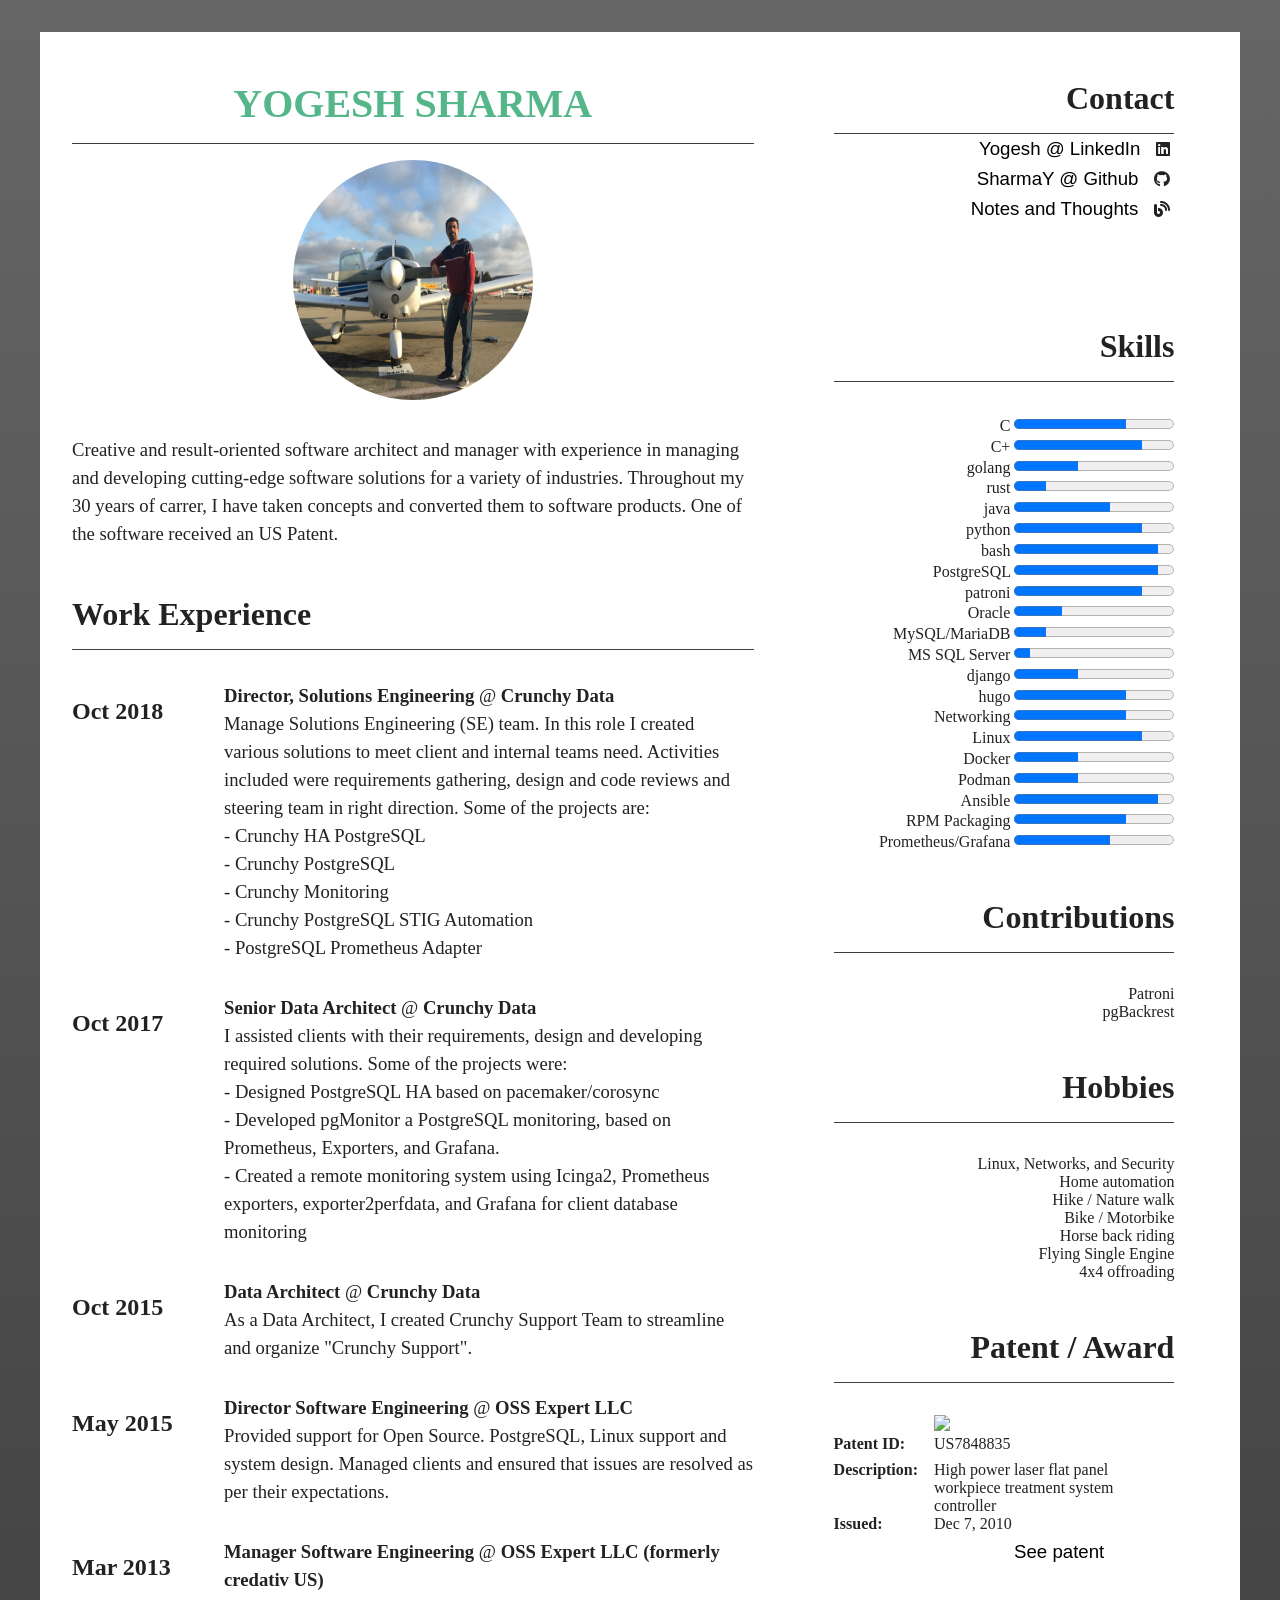
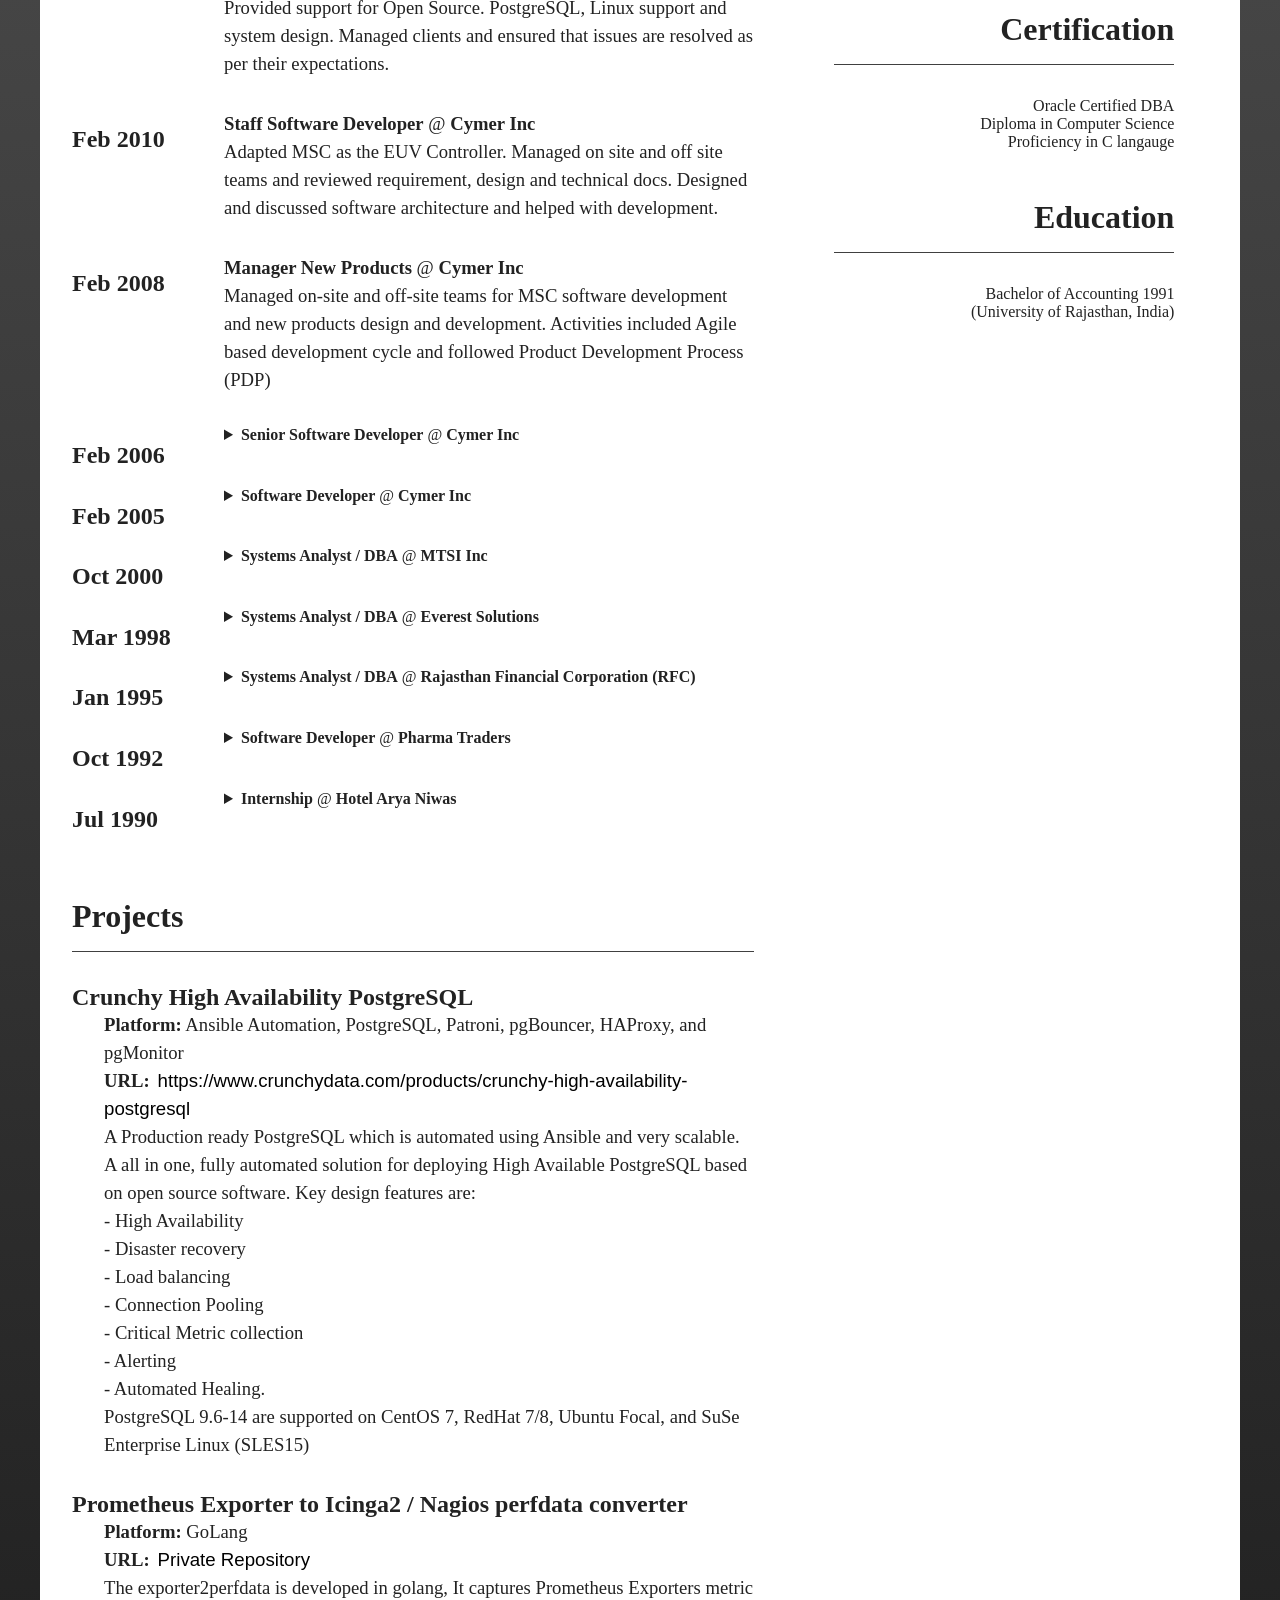
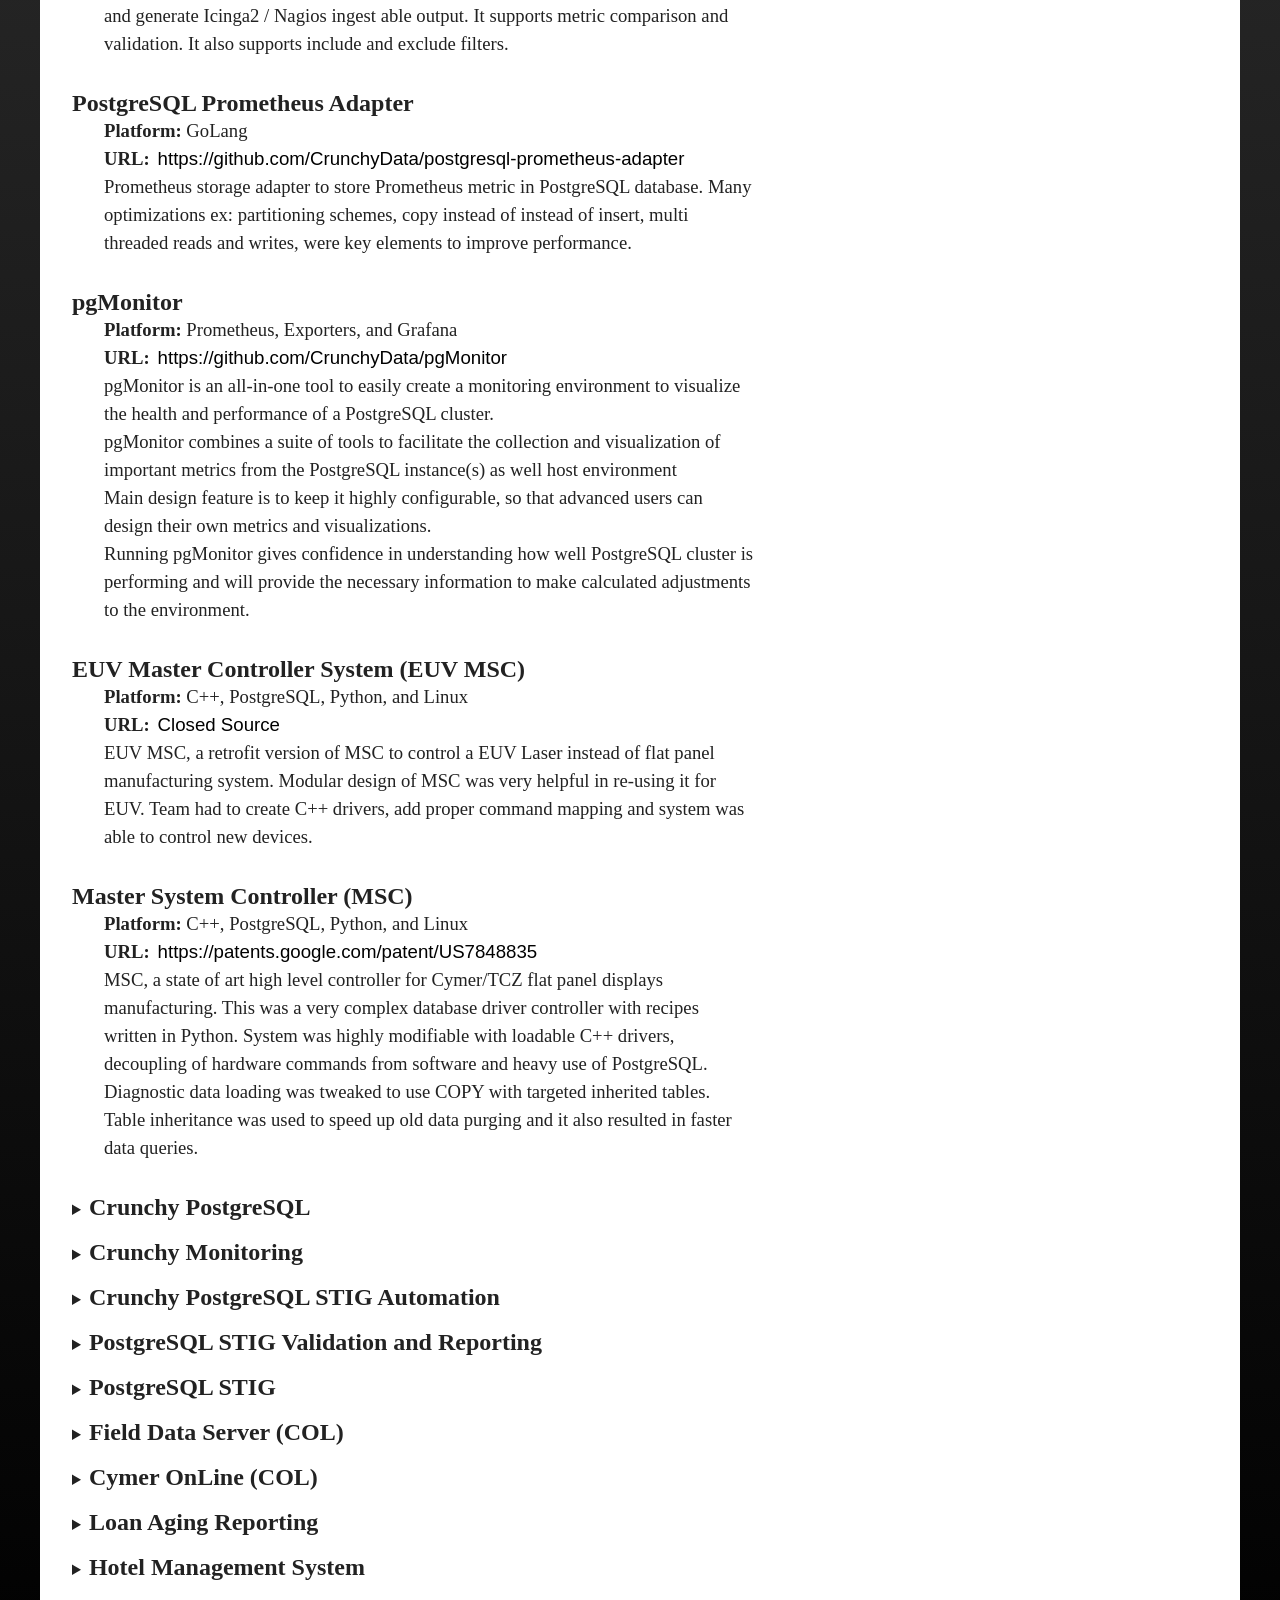
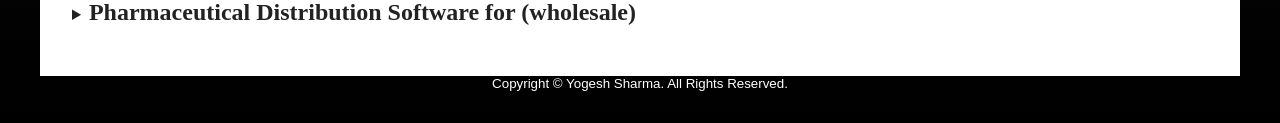
==== commit 24366007: "deploy: 18169c9213cde7750c7d617eaeb2f77e856c1631" ====
--- a/index.html
+++ b/index.html
@@ -1 +1 @@
-<!doctype html><html><head><meta name=generator content="Hugo 0.99.1"><title></title><meta charset=utf-8><meta name=author content="Yogesh Sharma"><meta name=viewport content="with=device-width,initial-scale=1"><link rel=stylesheet type=text/css href=/css/main.css><link rel=stylesheet type=text/css href=https://cdnjs.cloudflare.com/ajax/libs/font-awesome/6.1.1/css/all.min.css integrity="sha512-KfkfwYDsLkIlwQp6LFnl8zNdLGxu9YAA1QvwINks4PhcElQSvqcyVLLD9aMhXd13uQjoXtEKNosOWaZqXgel0g==" crossorigin=anonymous referrerpolicy=no-referrer></head><body><main class=cv><div><section class=cv-profile><article><h1>Yogesh Sharma</h1><p></p><img src=/images/me.jpg alt></article></section><section class=cv-profile-summary><article><p>Creative and result-oriented software architect and manager with experience in managing and developing cutting-edge software solutions for a variety of industries. Throughout my 30 years of carrer, I have taken concepts and converted them to software products. One of the software received an US Patent.</p></article></section><section class=cv-experience><h2>Work Experience</h2><article class=cv-experience-tl><h3>Oct 2018</h3><p class=cv-experience-tl-p><strong>Director, Solutions Engineering</strong> @ <strong>Crunchy Data</strong><br>Manage Solutions Engineering (SE) team. In this role I created various solutions to meet client and internal teams need. Activities included were requirements gathering, design and code reviews and steering team in right direction. Some of the projects are:<br>- Crunchy HA PostgreSQL<br>- Crunchy PostgreSQL<br>- Crunchy Monitoring<br>- Crunchy PostgreSQL STIG Automation<br>- PostgreSQL Prometheus Adapter</p><h3>Oct 2017</h3><p class=cv-experience-tl-p><strong>Senior Data Architect</strong> @ <strong>Crunchy Data</strong><br>I assisted clients with their requirements, design and developing required solutions. Some of the projects were:<br>- Designed PostgreSQL HA based on pacemaker/corosync<br>- Developed pgMonitor a PostgreSQL monitoring, based on Prometheus, Exporters, and Grafana.<br>- Created a remote monitoring system using Icinga2, Prometheus exporters, exporter2perfdata, and Grafana for client database monitoring</p><h3>Oct 2015</h3><p class=cv-experience-tl-p><strong>Data Architect</strong> @ <strong>Crunchy Data</strong><br>As a Data Architect, I created Crunchy Support Team to streamline and organize "Crunchy Support".</p><h3>May 2015</h3><p class=cv-experience-tl-p><strong>Director Software Engineering</strong> @ <strong>OSS Expert LLC</strong><br>Provided support for Open Source. PostgreSQL, Linux support and system design. Managed clients and ensured that issues are resolved as per their expectations.</p><h3>Mar 2013</h3><p class=cv-experience-tl-p><strong>Manager Software Engineering</strong> @ <strong>OSS Expert LLC (formerly credativ US)</strong><br>Provided support for Open Source. PostgreSQL, Linux support and system design. Managed clients and ensured that issues are resolved as per their expectations.</p><h3>Feb 2010</h3><p class=cv-experience-tl-p><strong>Staff Software Developer</strong> @ <strong>Cymer Inc</strong><br>Adapted MSC as the EUV Controller. Managed on site and off site teams and reviewed requirement, design and technical docs. Designed and discussed software architecture and helped with development.</p><h3>Feb 2008</h3><p class=cv-experience-tl-p><strong>Manager New Products</strong> @ <strong>Cymer Inc</strong><br>Managed on-site and off-site teams for MSC software development and new products design and development. Activities included Agile based development cycle and followed Product Development Process (PDP)</p><h3>Feb 2006</h3><details><summary class=cv-experince-summary><strong>Senior Software Developer</strong> @ <strong>Cymer Inc</strong></summary><p class=cv-experience-tl-p>Worked on requirements, design and development of Master System Controller. Activities included code development, Proof of Concept work, design discussion, testing and periodic travel to integration site.</p></details><h3>Feb 2005</h3><details><summary class=cv-experince-summary><strong>Software Developer</strong> @ <strong>Cymer Inc</strong></summary><p class=cv-experience-tl-p>Designed and developed Master System Controller (MSC) for TCZ flat panel system. MSC was designed for versatility due to unavailability of many hardware devices as they were still under development and communication protocol was not ready</p></details><h3>Oct 2000</h3><details><summary class=cv-experince-summary><strong>Systems Analyst / DBA</strong> @ <strong>MTSI Inc</strong></summary><p class=cv-experience-tl-p>Worked as a Oracle DBA to help with Oracle DB optimization for CymerOnLine (COL). Later COL was converted to use PostgreSQL.</p></details><h3>Mar 1998</h3><details><summary class=cv-experince-summary><strong>Systems Analyst / DBA</strong> @ <strong>Everest Solutions</strong></summary><p class=cv-experience-tl-p>First flight of my life, first overseas job, and first snow all happened when I came to USA and started working a consultant at Department of management & Budget in Lansing, MI and 6 months in Minneapolis, MN.</p></details><h3>Jan 1995</h3><details><summary class=cv-experince-summary><strong>Systems Analyst / DBA</strong> @ <strong>Rajasthan Financial Corporation (RFC)</strong></summary><p class=cv-experience-tl-p>Joined Rajasthan Financial Corporation and worked in their IT department. Good to see some high end computer systems, a line printer and finally a dial up modem.</p></details><h3>Oct 1992</h3><details><summary class=cv-experince-summary><strong>Software Developer</strong> @ <strong>Pharma Traders</strong></summary><p class=cv-experience-tl-p>After completing a Diploma in Computer Science, I started working first real Job working computers. Looked at their current clipper based software and suggested redesign in FoxPro (for MSDOS). Along with day to day activities software was development to manage their business. Later one other local business owners also started using this new software</p></details><h3>Jul 1990</h3><details><summary class=cv-experince-summary><strong>Internship</strong> @ <strong>Hotel Arya Niwas</strong></summary><p class=cv-experience-tl-p>While pursuing my bachelors degree in accounting, I started an internship as an accounts assistant. This is where my life has a critical turnaround event. First time in life I saw an IBM XT 8088 system with dual 5.25" floppy drives. This is when I started learning computer and changed my career.</p></details></article></section><section class=cv-project><h2>Projects</h2><article class=cv-project-article><h3>Crunchy High Availability PostgreSQL</h3><p class=cv-project-p><strong>Platform:</strong> Ansible Automation, PostgreSQL, Patroni, pgBouncer, HAProxy, and pgMonitor<br><strong>URL:</strong><a class=ahref href=https://www.crunchydata.com/products/crunchy-high-availability-postgresql>https://www.crunchydata.com/products/crunchy-high-availability-postgresql</a><br>A Production ready PostgreSQL which is automated using Ansible and very scalable.<br>A all in one, fully automated solution for deploying High Available PostgreSQL based on open source software. Key design features are:<br>- High Availability<br>- Disaster recovery<br>- Load balancing<br>- Connection Pooling<br>- Critical Metric collection<br>- Alerting<br>- Automated Healing.<br>PostgreSQL 9.6-14 are supported on CentOS 7, RedHat 7/8, Ubuntu Focal, and SuSe Enterprise Linux (SLES15)</p></article><article class=cv-project-article><h3>Prometheus Exporter to Icinga2 / Nagios perfdata converter</h3><p class=cv-project-p><strong>Platform:</strong> GoLang<br><strong>URL:</strong><a class=ahref href=Private%20Repository>Private Repository</a><br>The exporter2perfdata is developed in golang, It captures Prometheus Exporters metric and generate Icinga2 / Nagios ingest able output. It supports metric comparison and validation. It also supports include and exclude filters.</p></article><article class=cv-project-article><h3>PostgreSQL Prometheus Adapter</h3><p class=cv-project-p><strong>Platform:</strong> GoLang<br><strong>URL:</strong><a class=ahref href=https://github.com/CrunchyData/postgresql-prometheus-adapter>https://github.com/CrunchyData/postgresql-prometheus-adapter</a><br>Prometheus storage adapter to store Prometheus metric in PostgreSQL database. Many optimizations ex: partitioning schemes, copy instead of instead of insert, multi threaded reads and writes, were key elements to improve performance</p></article><article class=cv-project-article><h3>pgMonitor</h3><p class=cv-project-p><strong>Platform:</strong> Prometheus, Exporters, and Grafana<br><strong>URL:</strong><a class=ahref href=https://github.com/CrunchyData/pgMonitor>https://github.com/CrunchyData/pgMonitor</a><br>pgMonitor is an all-in-one tool to easily create a monitoring environment to visualize the health and performance of a PostgreSQL cluster.<br>pgMonitor combines a suite of tools to facilitate the collection and visualization of important metrics from the PostgreSQL instance(s) as well host environment<br>Main design feature is to keep it highly configurable, so that advanced users can design their own metrics and visualizations.<br>Running pgMonitor gives confidence in understanding how well PostgreSQL cluster is performing and will provide the necessary information to make calculated adjustments to the environment.</p></article><article class=cv-project-article><h3>EUV Master Controller System (EUV MSC)</h3><p class=cv-project-p><strong>Platform:</strong> C++, PostgreSQL, Python, and Linux<br><strong>URL:</strong><a class=ahref href=Closed%20Source>Closed Source</a><br>EUV MSC, a retrofit version of MSC to control a EUV Laser instead of flat panel manufacturing system. Modular design of MSC was very helpful in re-using it for EUV. Team had to create C++ drivers, add proper command mapping and system was able to control new devices.</p></article><article class=cv-project-article><h3>Master System Controller (MSC)</h3><p class=cv-project-p><strong>Platform:</strong> C++, PostgreSQL, Python, and Linux<br><strong>URL:</strong><a class=ahref href=https://patents.google.com/patent/US7848835>https://patents.google.com/patent/US7848835</a><br>MSC, a state of art high level controller for Cymer/TCZ flat panel displays manufacturing. This was a very complex database driver controller with recipes written in Python. System was highly modifiable with loadable C++ drivers, decoupling of hardware commands from software and heavy use of PostgreSQL. Diagnostic data loading was tweaked to use COPY with targeted inherited tables. Table inheritance was used to speed up old data purging and it also resulted in faster data queries.</p></article><article class=cv-project-article><details><summary><h3>Crunchy PostgreSQL</h3></summary><p class=cv-project-p><strong>Platform:</strong> Ansible Automation, PostgreSQL, pgBouncer, and pgMonitor<br><strong>URL:</strong><a class=ahref href=https://www.crunchydata.com/products/crunchy-high-availability-postgresql>https://www.crunchydata.com/products/crunchy-high-availability-postgresql</a><br>A Production ready automation to setup PostgreSQL as Primary or a Replica with pgBackrest and with / without pgBouncer.<br>- PostgreSQL 9.6-14 are supported<br>- CentOS 7, RedHat 7/8, Ubuntu Focal, and SuSe Enterprise Linux (SLES15)</p></details></article><br><article class=cv-project-article><details><summary><h3>Crunchy Monitoring</h3></summary><p class=cv-project-p><strong>Platform:</strong> Ansible Automation, PostgreSQL, and pgMonitor<br><strong>URL:</strong><a class=ahref href=https://www.crunchydata.com/products/crunchy-high-availability-postgresql>https://www.crunchydata.com/products/crunchy-high-availability-postgresql</a><br>A Production ready automation to setup and configure pgMonitor.<br>- PostgreSQL 9.6-14 are supported<br>- CentOS 7, RedHat 7/8, Ubuntu Focal, and SuSe Enterprise Linux (SLES15)</p></details></article><br><article class=cv-project-article><details><summary><h3>Crunchy PostgreSQL STIG Automation</h3></summary><p class=cv-project-p><strong>Platform:</strong> Ansible Automation<br><strong>URL:</strong><a class=ahref href=Private%20Repository>Private Repository</a><br>Ansible based playbook to make a PostgreSQL instance compliant to the STIG standard. This playbook supports three mode of operations.<br>Assesses - remote database against STIG controls.<br>dryrun - Runs "check" but additionally provides remediation steps as output.<br>Remediate - Performs the STIG assessment and takes the necessary corrective actions to bring the database into compliance.</p></details></article><br><article class=cv-project-article><details><summary><h3>PostgreSQL STIG Validation and Reporting</h3></summary><p class=cv-project-p><strong>Platform:</strong> PostgreSQL, Linux, Chef/Inspec<br><strong>URL:</strong><a class=ahref href=https://github.com/CrunchyData/pgstigcheck-inspec>https://github.com/CrunchyData/pgstigcheck-inspec</a><br>A Chef Inspec based PostgreSQL STIG validation and reporting tool with collaboration with MITRE group</p></details></article><br><article class=cv-project-article><details><summary><h3>PostgreSQL STIG</h3></summary><p class=cv-project-p><strong>Platform:</strong> PostgreSQL, Linux<br><strong>URL:</strong><a class=ahref href=https://www.stigviewer.com/stig/postgresql_9.x/>https://www.stigviewer.com/stig/postgresql_9.x/</a><br>PostgreSQL 9.6 Secure Technical Implementation Guide (STIG) guidelines. Later STIG was updated to include PostgreSQL version 10, 11, and 12</p></details></article><br><article class=cv-project-article><details><summary><h3>Field Data Server (COL)</h3></summary><p class=cv-project-p><strong>Platform:</strong> PostgreSQL<br><strong>URL:</strong><a class=ahref href=Closed%20Source>Closed Source</a><br>Central PostgreSQL server to store COL collected data in efficient manner. Optimize inbound and data load process and periodic PostgreSQL optimization</p></details></article><br><article class=cv-project-article><details><summary><h3>Cymer OnLine (COL)</h3></summary><p class=cv-project-p><strong>Platform:</strong> Oracle / PostgreSQL, JSP, C++, Python, Java<br><strong>URL:</strong><a class=ahref href=Closed%20Source>Closed Source</a><br>Innovative system to collect, process and store DUV Laser diagnostics, configuration and health data at periodic interval for predictive analysis and preventative maintenance. Software was design to utilize Oracle but later it was converted to use PostgreSQL.</p></details></article><br><article class=cv-project-article><details><summary><h3>Loan Aging Reporting</h3></summary><p class=cv-project-p><strong>Platform:</strong> MSDOS, FoxPro, SQL<br><strong>URL:</strong><a class=ahref href=Closed%20Source>Closed Source</a><br>Loan aging analysis software to eliminate lengthy manual printed reporting and convert to an easy to use user friendly interface</p></details></article><br><article class=cv-project-article><details><summary><h3>Hotel Management System</h3></summary><p class=cv-project-p><strong>Platform:</strong> MSDOS, FoxPro, SQL<br><strong>URL:</strong><a class=ahref href=Closed%20Source>Closed Source</a><br>Hotel front desk management software to handle Room Reservation, Allocation, and Invoicing.</p></details></article><br><article class=cv-project-article><details><summary><h3>Pharmaceutical Distribution Software for (wholesale)</h3></summary><p class=cv-project-p><strong>Platform:</strong> MSDOS, FoxPro, SQL<br><strong>URL:</strong><a class=ahref href=Closed%20Source>Closed Source</a><br>Pharmaceutical distribution system for managing wholesale distributors day to day working. Managing Purchase, Sales, Return, Inventory, and Accounting</p></details></article><br></section></div><div><section class=cv-contacts><article class=cv-contacts-article><h2>Contact</h2><ul><li><div class=onlyScreen><a href=https://linkedin.com/in/mryogeshsharma>Yogesh @ LinkedIn</a><i class="fa-brands fa-linkedin"></div></i></li><li><div class=onlyScreen><a href=https://github.com/sharmay>SharmaY @ Github</a><i class="fa-brands fa-github"></div></i></li><li><div class=onlyScreen><a href=https://blog.catprosystems.com/>Notes and Thoughts</a><i class="fa-solid fa-blog"></div></i></li><li><div class=onlyPrint><a href=https://yogeshsharma.gitlab.io/>https://yogeshsharma.gitlab.io/</a><i class="fa-solid fa-globe"></div></i></li><li><div class=onlyPrint><a href=https://sharmay.github.io/>https://sharmay.github.io/</a><i class="fa-solid fa-globe"></div></i></li><li><div class=onlyPrint><a href=https://linkedin.com/in/mryogeshsharma>https://linkedin.com/in/mryogeshsharma</a><i class="fa-brands fa-linkedin"></div></i></li><li><div class=onlyPrint><a href=https://github.com/sharmay>https://github.com/sharmay</a><i class="fa-brands fa-github"></div></i></li><li><div class=onlyPrint><a href=https://blog.catprosystems.com/>https://blog.catprosystems.com/</a><i class="fa-solid fa-blog"></div></i></li><li><div class=onlyPrint><a href=mailto:yogesh.sharma@catprosystems.com>yogesh.sharma@catprosystems.com</a><i class="fa-solid fa-envelope"></div></i></li><li><div class=onlyPrint><a href=#ZgotmplZ>+1-562-499-9644</a><i class="fa-solid fa-square-phone"></div></i></li></ul></article></section><section class=cv-skills><article class=cv-skills-article><h2>Skills</h2><ul><li>C <progress class=cv-progress value=7 max=10>Level 7</progress></li><li>C+ <progress class=cv-progress value=8 max=10>Level 8</progress></li><li>golang <progress class=cv-progress value=4 max=10>Level 4</progress></li><li>rust <progress class=cv-progress value=2 max=10>Level 2</progress></li><li>java <progress class=cv-progress value=6 max=10>Level 6</progress></li><li>python <progress class=cv-progress value=8 max=10>Level 8</progress></li><li>bash <progress class=cv-progress value=9 max=10>Level 9</progress></li><li>PostgreSQL <progress class=cv-progress value=9 max=10>Level 9</progress></li><li>patroni <progress class=cv-progress value=8 max=10>Level 8</progress></li><li>Oracle <progress class=cv-progress value=3 max=10>Level 3</progress></li><li>MySQL/MariaDB <progress class=cv-progress value=2 max=10>Level 2</progress></li><li>MS SQL Server <progress class=cv-progress value=1 max=10>Level 1</progress></li><li>django <progress class=cv-progress value=4 max=10>Level 4</progress></li><li>hugo <progress class=cv-progress value=7 max=10>Level 7</progress></li><li>Networking <progress class=cv-progress value=7 max=10>Level 7</progress></li><li>Linux <progress class=cv-progress value=8 max=10>Level 8</progress></li><li>Docker <progress class=cv-progress value=4 max=10>Level 4</progress></li><li>Podman <progress class=cv-progress value=4 max=10>Level 4</progress></li><li>Ansible <progress class=cv-progress value=9 max=10>Level 9</progress></li><li>RPM Packaging <progress class=cv-progress value=7 max=10>Level 7</progress></li><li>Prometheus/Grafana <progress class=cv-progress value=6 max=10>Level 6</progress></li></article></section><section class=cv-contributions><article class=cv-contributions-article><h2>Contributions</h2><ul><li>Patroni</li><li>pgBackrest</li></ul></article></section><section class=cv-hobbies><article class=cv-hobbies-article><h2>Hobbies</h2><ul><li>Linux, Networks, and Security</li><li>Home automation</li><li>Hike / Nature walk</li><li>Bike / Motorbike</li><li>Horse back riding</li><li>Flying Single Engine</li><li>4x4 offroading</li></ul></article></section><section class=cv-awards><h2>Patent / Award</h2><article class=cv-awards-article><dl><dt class=dt-heading></dt><dd class=dt-data><img src=https://patentimages.storage.googleapis.com/54/93/e1/eb202f658d617d/US07848835-20101207-D00000.png></dd><dt class=dt-heading>Patent ID:</dt><dd class=dt-data>US7848835</dd><dt class=dt-heading>Description:</dt><dd class=dt-data>High power laser flat panel workpiece treatment system controller</dd><dt class=dt-heading>Issued:</dt><dd class=dt-data>Dec 7, 2010</dd><dt class=dt-heading></dt><dd class=dt-data><a href=http://www.google.com/patents/US7848835>See patent</a></dd></dl></article></section><section class=cv-certifications><article class=cv-certifications-article><h2>Certification</h2><ul><li>Oracle Certified DBA</li><li>Diploma in Computer Science</li><li>Proficiency in C langauge</li></ul></article></section><section class=cv-education><article class=cv-education-article><h2>Education</h2><ul><li>Bachelor of Accounting 1991<br>(University of Rajasthan, India)</li></ul></article></section></div></main><footer>Copyright &copy; Yogesh Sharma. All Rights Reserved.</footer></body></html>+<!doctype html><html><head><meta name=generator content="Hugo 0.99.1"><title></title><meta charset=utf-8><meta name=author content="Yogesh Sharma"><meta name=viewport content="with=device-width,initial-scale=1"><link rel=stylesheet type=text/css href=/css/main.css><link rel=stylesheet type=text/css href=https://cdnjs.cloudflare.com/ajax/libs/font-awesome/6.1.1/css/all.min.css integrity="sha512-KfkfwYDsLkIlwQp6LFnl8zNdLGxu9YAA1QvwINks4PhcElQSvqcyVLLD9aMhXd13uQjoXtEKNosOWaZqXgel0g==" crossorigin=anonymous referrerpolicy=no-referrer></head><body><main class=cv><div><section class=cv-profile><article><h1>Yogesh Sharma</h1><p></p><img src=/images/me.jpg alt></article></section><section class=cv-profile-summary><article><p>Creative and result-oriented software architect and manager with experience in managing and developing cutting-edge software solutions for a variety of industries. Throughout my 30 years of carrer, I have taken concepts and converted them to software products. One of the software received an US Patent.</p></article></section><section class=cv-experience><h2>Work Experience</h2><article class=cv-experience-tl><h3>Oct 2018</h3><p class=cv-experience-tl-p><strong>Director, Solutions Engineering</strong> @ <strong>Crunchy Data</strong><br>Manage Solutions Engineering (SE) team. In this role I created various solutions to meet client and internal teams need. Activities included were requirements gathering, design and code reviews and steering team in right direction. Some of the projects are:<br>- Crunchy HA PostgreSQL<br>- Crunchy PostgreSQL<br>- Crunchy Monitoring<br>- Crunchy PostgreSQL STIG Automation<br>- PostgreSQL Prometheus Adapter</p><h3>Oct 2017</h3><p class=cv-experience-tl-p><strong>Senior Data Architect</strong> @ <strong>Crunchy Data</strong><br>I assisted clients with their requirements, design and developing required solutions. Some of the projects were:<br>- Designed PostgreSQL HA based on pacemaker/corosync<br>- Developed pgMonitor a PostgreSQL monitoring, based on Prometheus, Exporters, and Grafana.<br>- Created a remote monitoring system using Icinga2, Prometheus exporters, exporter2perfdata, and Grafana for client database monitoring</p><h3>Oct 2015</h3><p class=cv-experience-tl-p><strong>Data Architect</strong> @ <strong>Crunchy Data</strong><br>As a Data Architect, I created Crunchy Support Team to streamline and organize "Crunchy Support".</p><h3>May 2015</h3><p class=cv-experience-tl-p><strong>Director Software Engineering</strong> @ <strong>OSS Expert LLC</strong><br>Provided support for Open Source. PostgreSQL, Linux support and system design. Managed clients and ensured that issues are resolved as per their expectations.</p><h3>Mar 2013</h3><p class=cv-experience-tl-p><strong>Manager Software Engineering</strong> @ <strong>OSS Expert LLC (formerly credativ US)</strong><br>Provided support for Open Source. PostgreSQL, Linux support and system design. Managed clients and ensured that issues are resolved as per their expectations.</p><h3>Feb 2010</h3><p class=cv-experience-tl-p><strong>Staff Software Developer</strong> @ <strong>Cymer Inc</strong><br>Adapted MSC as the EUV Controller. Managed on site and off site teams and reviewed requirement, design and technical docs. Designed and discussed software architecture and helped with development.</p><h3>Feb 2008</h3><p class=cv-experience-tl-p><strong>Manager New Products</strong> @ <strong>Cymer Inc</strong><br>Managed on-site and off-site teams for MSC software development and new products design and development. Activities included Agile based development cycle and followed Product Development Process (PDP)</p><h3>Feb 2006</h3><details><summary class=cv-experince-summary><strong>Senior Software Developer</strong> @ <strong>Cymer Inc</strong></summary><p class=cv-experience-tl-p>Worked on requirements, design and development of Master System Controller. Activities included code development, Proof of Concept work, design discussion, testing and periodic travel to integration site.</p></details><h3>Feb 2005</h3><details><summary class=cv-experince-summary><strong>Software Developer</strong> @ <strong>Cymer Inc</strong></summary><p class=cv-experience-tl-p>Designed and developed Master System Controller (MSC) for TCZ flat panel system. MSC was designed for versatility due to unavailability of many hardware devices as they were still under development and communication protocol was not ready</p></details><h3>Oct 2000</h3><details><summary class=cv-experince-summary><strong>Systems Analyst / DBA</strong> @ <strong>MTSI Inc</strong></summary><p class=cv-experience-tl-p>Worked as a Oracle DBA to help with Oracle DB optimization for CymerOnLine (COL). Later COL was converted to use PostgreSQL.</p></details><h3>Mar 1998</h3><details><summary class=cv-experince-summary><strong>Systems Analyst / DBA</strong> @ <strong>Everest Solutions</strong></summary><p class=cv-experience-tl-p>First flight of my life, first overseas job, and first snow all happened when I came to USA and started working a consultant at Department of management & Budget in Lansing, MI and 6 months in Minneapolis, MN.</p></details><h3>Jan 1995</h3><details><summary class=cv-experince-summary><strong>Systems Analyst / DBA</strong> @ <strong>Rajasthan Financial Corporation (RFC)</strong></summary><p class=cv-experience-tl-p>Joined Rajasthan Financial Corporation and worked in their IT department. Good to see some high end computer systems, a line printer and finally a dial up modem.</p></details><h3>Oct 1992</h3><details><summary class=cv-experince-summary><strong>Software Developer</strong> @ <strong>Pharma Traders</strong></summary><p class=cv-experience-tl-p>After completing a Diploma in Computer Science, I started working first real Job working computers. Looked at their current clipper based software and suggested redesign in FoxPro (for MSDOS). Along with day to day activities software was development to manage their business. Later one other local business owners also started using this new software</p></details><h3>Jul 1990</h3><details><summary class=cv-experince-summary><strong>Internship</strong> @ <strong>Hotel Arya Niwas</strong></summary><p class=cv-experience-tl-p>While pursuing my bachelors degree in accounting, I started an internship as an accounts assistant. This is where my life has a critical turnaround event. First time in life I saw an IBM XT 8088 system with dual 5.25" floppy drives. This is when I started learning computer and changed my career.</p></details></article></section><section class=cv-project><h2>Projects</h2><article class=cv-project-article><h3>Crunchy High Availability PostgreSQL</h3><p class=cv-project-p><strong>Platform:</strong> Ansible Automation, PostgreSQL, Patroni, pgBouncer, HAProxy, and pgMonitor<br><strong>URL:</strong><a class=ahref href=https://www.crunchydata.com/products/crunchy-high-availability-postgresql>https://www.crunchydata.com/products/crunchy-high-availability-postgresql</a><br>A Production ready PostgreSQL which is automated using Ansible and very scalable.<br>A all in one, fully automated solution for deploying High Available PostgreSQL based on open source software. Key design features are:<br>- High Availability<br>- Disaster recovery<br>- Load balancing<br>- Connection Pooling<br>- Critical Metric collection<br>- Alerting<br>- Automated Healing.<br>PostgreSQL 9.6-14 are supported on CentOS 7, RedHat 7/8, Ubuntu Focal, and SuSe Enterprise Linux (SLES15)</p></article><article class=cv-project-article><h3>Prometheus Exporter to Icinga2 / Nagios perfdata converter</h3><p class=cv-project-p><strong>Platform:</strong> GoLang<br><strong>URL:</strong><a class=ahref href=Private%20Repository>Private Repository</a><br>The exporter2perfdata is developed in golang, It captures Prometheus Exporters metric and generate Icinga2 / Nagios ingest able output. It supports metric comparison and validation. It also supports include and exclude filters.</p></article><article class=cv-project-article><h3>PostgreSQL Prometheus Adapter</h3><p class=cv-project-p><strong>Platform:</strong> GoLang<br><strong>URL:</strong><a class=ahref href=https://github.com/CrunchyData/postgresql-prometheus-adapter>https://github.com/CrunchyData/postgresql-prometheus-adapter</a><br>Prometheus storage adapter to store Prometheus metric in PostgreSQL database. Many optimizations ex: partitioning schemes, copy instead of instead of insert, multi threaded reads and writes, were key elements to improve performance.</p></article><article class=cv-project-article><h3>pgMonitor</h3><p class=cv-project-p><strong>Platform:</strong> Prometheus, Exporters, and Grafana<br><strong>URL:</strong><a class=ahref href=https://github.com/CrunchyData/pgMonitor>https://github.com/CrunchyData/pgMonitor</a><br>pgMonitor is an all-in-one tool to easily create a monitoring environment to visualize the health and performance of a PostgreSQL cluster.<br>pgMonitor combines a suite of tools to facilitate the collection and visualization of important metrics from the PostgreSQL instance(s) as well host environment<br>Main design feature is to keep it highly configurable, so that advanced users can design their own metrics and visualizations.<br>Running pgMonitor gives confidence in understanding how well PostgreSQL cluster is performing and will provide the necessary information to make calculated adjustments to the environment.</p></article><article class=cv-project-article><h3>EUV Master Controller System (EUV MSC)</h3><p class=cv-project-p><strong>Platform:</strong> C++, PostgreSQL, Python, and Linux<br><strong>URL:</strong><a class=ahref href=Closed%20Source>Closed Source</a><br>EUV MSC, a retrofit version of MSC to control a EUV Laser instead of flat panel manufacturing system. Modular design of MSC was very helpful in re-using it for EUV. Team had to create C++ drivers, add proper command mapping and system was able to control new devices.</p></article><article class=cv-project-article><h3>Master System Controller (MSC)</h3><p class=cv-project-p><strong>Platform:</strong> C++, PostgreSQL, Python, and Linux<br><strong>URL:</strong><a class=ahref href=https://patents.google.com/patent/US7848835>https://patents.google.com/patent/US7848835</a><br>MSC, a state of art high level controller for Cymer/TCZ flat panel displays manufacturing. This was a very complex database driver controller with recipes written in Python. System was highly modifiable with loadable C++ drivers, decoupling of hardware commands from software and heavy use of PostgreSQL. Diagnostic data loading was tweaked to use COPY with targeted inherited tables. Table inheritance was used to speed up old data purging and it also resulted in faster data queries.</p></article><article class=cv-project-article><details><summary><h3>Crunchy PostgreSQL</h3></summary><p class=cv-project-p><strong>Platform:</strong> Ansible Automation, PostgreSQL, pgBouncer, and pgMonitor<br><strong>URL:</strong><a class=ahref href=https://www.crunchydata.com/products/crunchy-high-availability-postgresql>https://www.crunchydata.com/products/crunchy-high-availability-postgresql</a><br>A Production ready automation to setup PostgreSQL as Primary or a Replica with pgBackrest and with / without pgBouncer.<br>- PostgreSQL 9.6-14 are supported<br>- CentOS 7, RedHat 7/8, Ubuntu Focal, and SuSe Enterprise Linux (SLES15)</p></details></article><br><article class=cv-project-article><details><summary><h3>Crunchy Monitoring</h3></summary><p class=cv-project-p><strong>Platform:</strong> Ansible Automation, PostgreSQL, and pgMonitor<br><strong>URL:</strong><a class=ahref href=https://www.crunchydata.com/products/crunchy-high-availability-postgresql>https://www.crunchydata.com/products/crunchy-high-availability-postgresql</a><br>A Production ready automation to setup and configure pgMonitor.<br>- PostgreSQL 9.6-14 are supported<br>- CentOS 7, RedHat 7/8, Ubuntu Focal, and SuSe Enterprise Linux (SLES15)</p></details></article><br><article class=cv-project-article><details><summary><h3>Crunchy PostgreSQL STIG Automation</h3></summary><p class=cv-project-p><strong>Platform:</strong> Ansible Automation<br><strong>URL:</strong><a class=ahref href=Private%20Repository>Private Repository</a><br>Ansible based playbook to make a PostgreSQL instance compliant to the STIG standard. This playbook supports three mode of operations.<br>Assesses - remote database against STIG controls.<br>dryrun - Runs "check" but additionally provides remediation steps as output.<br>Remediate - Performs the STIG assessment and takes the necessary corrective actions to bring the database into compliance.</p></details></article><br><article class=cv-project-article><details><summary><h3>PostgreSQL STIG Validation and Reporting</h3></summary><p class=cv-project-p><strong>Platform:</strong> PostgreSQL, Linux, Chef/Inspec<br><strong>URL:</strong><a class=ahref href=https://github.com/CrunchyData/pgstigcheck-inspec>https://github.com/CrunchyData/pgstigcheck-inspec</a><br>A Chef Inspec based PostgreSQL STIG validation and reporting tool with collaboration with MITRE group</p></details></article><br><article class=cv-project-article><details><summary><h3>PostgreSQL STIG</h3></summary><p class=cv-project-p><strong>Platform:</strong> PostgreSQL, Linux<br><strong>URL:</strong><a class=ahref href=https://www.stigviewer.com/stig/postgresql_9.x/>https://www.stigviewer.com/stig/postgresql_9.x/</a><br>PostgreSQL 9.6 Secure Technical Implementation Guide (STIG) guidelines. Later STIG was updated to include PostgreSQL version 10, 11, and 12</p></details></article><br><article class=cv-project-article><details><summary><h3>Field Data Server (COL)</h3></summary><p class=cv-project-p><strong>Platform:</strong> PostgreSQL<br><strong>URL:</strong><a class=ahref href=Closed%20Source>Closed Source</a><br>Central PostgreSQL server to store COL collected data in efficient manner. Optimize inbound and data load process and periodic PostgreSQL optimization</p></details></article><br><article class=cv-project-article><details><summary><h3>Cymer OnLine (COL)</h3></summary><p class=cv-project-p><strong>Platform:</strong> Oracle / PostgreSQL, JSP, C++, Python, Java<br><strong>URL:</strong><a class=ahref href=Closed%20Source>Closed Source</a><br>Innovative system to collect, process and store DUV Laser diagnostics, configuration and health data at periodic interval for predictive analysis and preventative maintenance. Software was design to utilize Oracle but later it was converted to use PostgreSQL.</p></details></article><br><article class=cv-project-article><details><summary><h3>Loan Aging Reporting</h3></summary><p class=cv-project-p><strong>Platform:</strong> MSDOS, FoxPro, SQL<br><strong>URL:</strong><a class=ahref href=Closed%20Source>Closed Source</a><br>Loan aging analysis software to eliminate lengthy manual printed reporting and convert to an easy to use user friendly interface</p></details></article><br><article class=cv-project-article><details><summary><h3>Hotel Management System</h3></summary><p class=cv-project-p><strong>Platform:</strong> MSDOS, FoxPro, SQL<br><strong>URL:</strong><a class=ahref href=Closed%20Source>Closed Source</a><br>Hotel front desk management software to handle Room Reservation, Allocation, and Invoicing.</p></details></article><br><article class=cv-project-article><details><summary><h3>Pharmaceutical Distribution Software for (wholesale)</h3></summary><p class=cv-project-p><strong>Platform:</strong> MSDOS, FoxPro, SQL<br><strong>URL:</strong><a class=ahref href=Closed%20Source>Closed Source</a><br>Pharmaceutical distribution system for managing wholesale distributors day to day working. Managing Purchase, Sales, Return, Inventory, and Accounting</p></details></article><br></section></div><div><section class=cv-contacts><article class=cv-contacts-article><h2>Contact</h2><ul><li><div class=onlyScreen><a href=https://linkedin.com/in/mryogeshsharma>Yogesh @ LinkedIn</a><i class="fa-brands fa-linkedin"></div></i></li><li><div class=onlyScreen><a href=https://github.com/sharmay>SharmaY @ Github</a><i class="fa-brands fa-github"></div></i></li><li><div class=onlyScreen><a href=https://blog.catprosystems.com/>Notes and Thoughts</a><i class="fa-solid fa-blog"></div></i></li><li><div class=onlyPrint><a href=https://yogeshsharma.gitlab.io/>https://yogeshsharma.gitlab.io/</a><i class="fa-solid fa-globe"></div></i></li><li><div class=onlyPrint><a href=https://sharmay.github.io/>https://sharmay.github.io/</a><i class="fa-solid fa-globe"></div></i></li><li><div class=onlyPrint><a href=https://linkedin.com/in/mryogeshsharma>https://linkedin.com/in/mryogeshsharma</a><i class="fa-brands fa-linkedin"></div></i></li><li><div class=onlyPrint><a href=https://github.com/sharmay>https://github.com/sharmay</a><i class="fa-brands fa-github"></div></i></li><li><div class=onlyPrint><a href=https://blog.catprosystems.com/>https://blog.catprosystems.com/</a><i class="fa-solid fa-blog"></div></i></li><li><div class=onlyPrint><a href=mailto:yogesh.sharma@catprosystems.com>yogesh.sharma@catprosystems.com</a><i class="fa-solid fa-envelope"></div></i></li><li><div class=onlyPrint><a href=#ZgotmplZ>+1-562-499-9644</a><i class="fa-solid fa-square-phone"></div></i></li></ul></article></section><section class=cv-skills><article class=cv-skills-article><h2>Skills</h2><ul><li>C <progress class=cv-progress value=7 max=10>Level 7</progress></li><li>C+ <progress class=cv-progress value=8 max=10>Level 8</progress></li><li>golang <progress class=cv-progress value=4 max=10>Level 4</progress></li><li>rust <progress class=cv-progress value=2 max=10>Level 2</progress></li><li>java <progress class=cv-progress value=6 max=10>Level 6</progress></li><li>python <progress class=cv-progress value=8 max=10>Level 8</progress></li><li>bash <progress class=cv-progress value=9 max=10>Level 9</progress></li><li>PostgreSQL <progress class=cv-progress value=9 max=10>Level 9</progress></li><li>patroni <progress class=cv-progress value=8 max=10>Level 8</progress></li><li>Oracle <progress class=cv-progress value=3 max=10>Level 3</progress></li><li>MySQL/MariaDB <progress class=cv-progress value=2 max=10>Level 2</progress></li><li>MS SQL Server <progress class=cv-progress value=1 max=10>Level 1</progress></li><li>django <progress class=cv-progress value=4 max=10>Level 4</progress></li><li>hugo <progress class=cv-progress value=7 max=10>Level 7</progress></li><li>Networking <progress class=cv-progress value=7 max=10>Level 7</progress></li><li>Linux <progress class=cv-progress value=8 max=10>Level 8</progress></li><li>Docker <progress class=cv-progress value=4 max=10>Level 4</progress></li><li>Podman <progress class=cv-progress value=4 max=10>Level 4</progress></li><li>Ansible <progress class=cv-progress value=9 max=10>Level 9</progress></li><li>RPM Packaging <progress class=cv-progress value=7 max=10>Level 7</progress></li><li>Prometheus/Grafana <progress class=cv-progress value=6 max=10>Level 6</progress></li></article></section><section class=cv-contributions><article class=cv-contributions-article><h2>Contributions</h2><ul><li>Patroni</li><li>pgBackrest</li></ul></article></section><section class=cv-hobbies><article class=cv-hobbies-article><h2>Hobbies</h2><ul><li>Linux, Networks, and Security</li><li>Home automation</li><li>Hike / Nature walk</li><li>Bike / Motorbike</li><li>Horse back riding</li><li>Flying Single Engine</li><li>4x4 offroading</li></ul></article></section><section class=cv-awards><h2>Patent / Award</h2><article class=cv-awards-article><dl><dt class=dt-heading></dt><dd class=dt-data><img src=https://patentimages.storage.googleapis.com/54/93/e1/eb202f658d617d/US07848835-20101207-D00000.png></dd><dt class=dt-heading>Patent ID:</dt><dd class=dt-data>US7848835</dd><dt class=dt-heading>Description:</dt><dd class=dt-data>High power laser flat panel workpiece treatment system controller</dd><dt class=dt-heading>Issued:</dt><dd class=dt-data>Dec 7, 2010</dd><dt class=dt-heading></dt><dd class=dt-data><a href=http://www.google.com/patents/US7848835>See patent</a></dd></dl></article></section><section class=cv-certifications><article class=cv-certifications-article><h2>Certification</h2><ul><li>Oracle Certified DBA</li><li>Diploma in Computer Science</li><li>Proficiency in C langauge</li></ul></article></section><section class=cv-education><article class=cv-education-article><h2>Education</h2><ul><li>Bachelor of Accounting 1991<br>(University of Rajasthan, India)</li></ul></article></section></div></main><footer>Copyright &copy; Yogesh Sharma. All Rights Reserved.</footer></body></html>
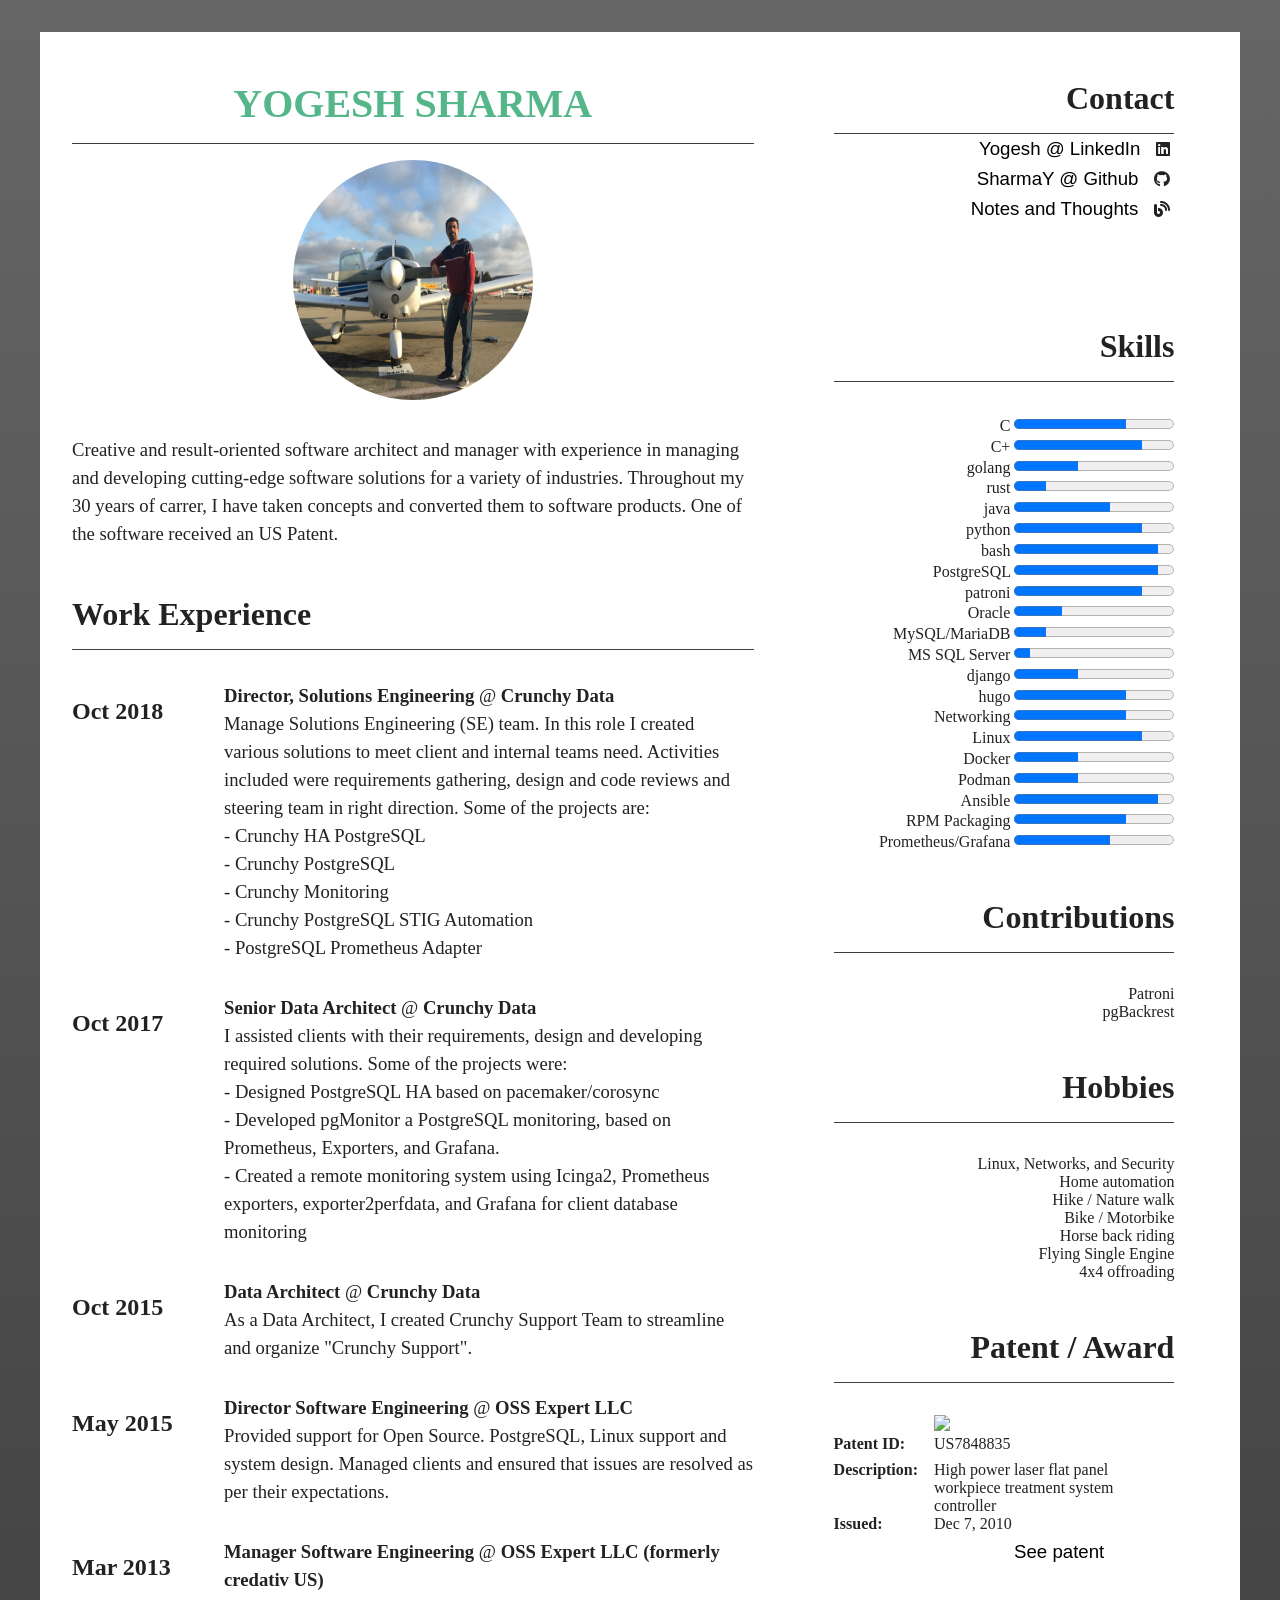
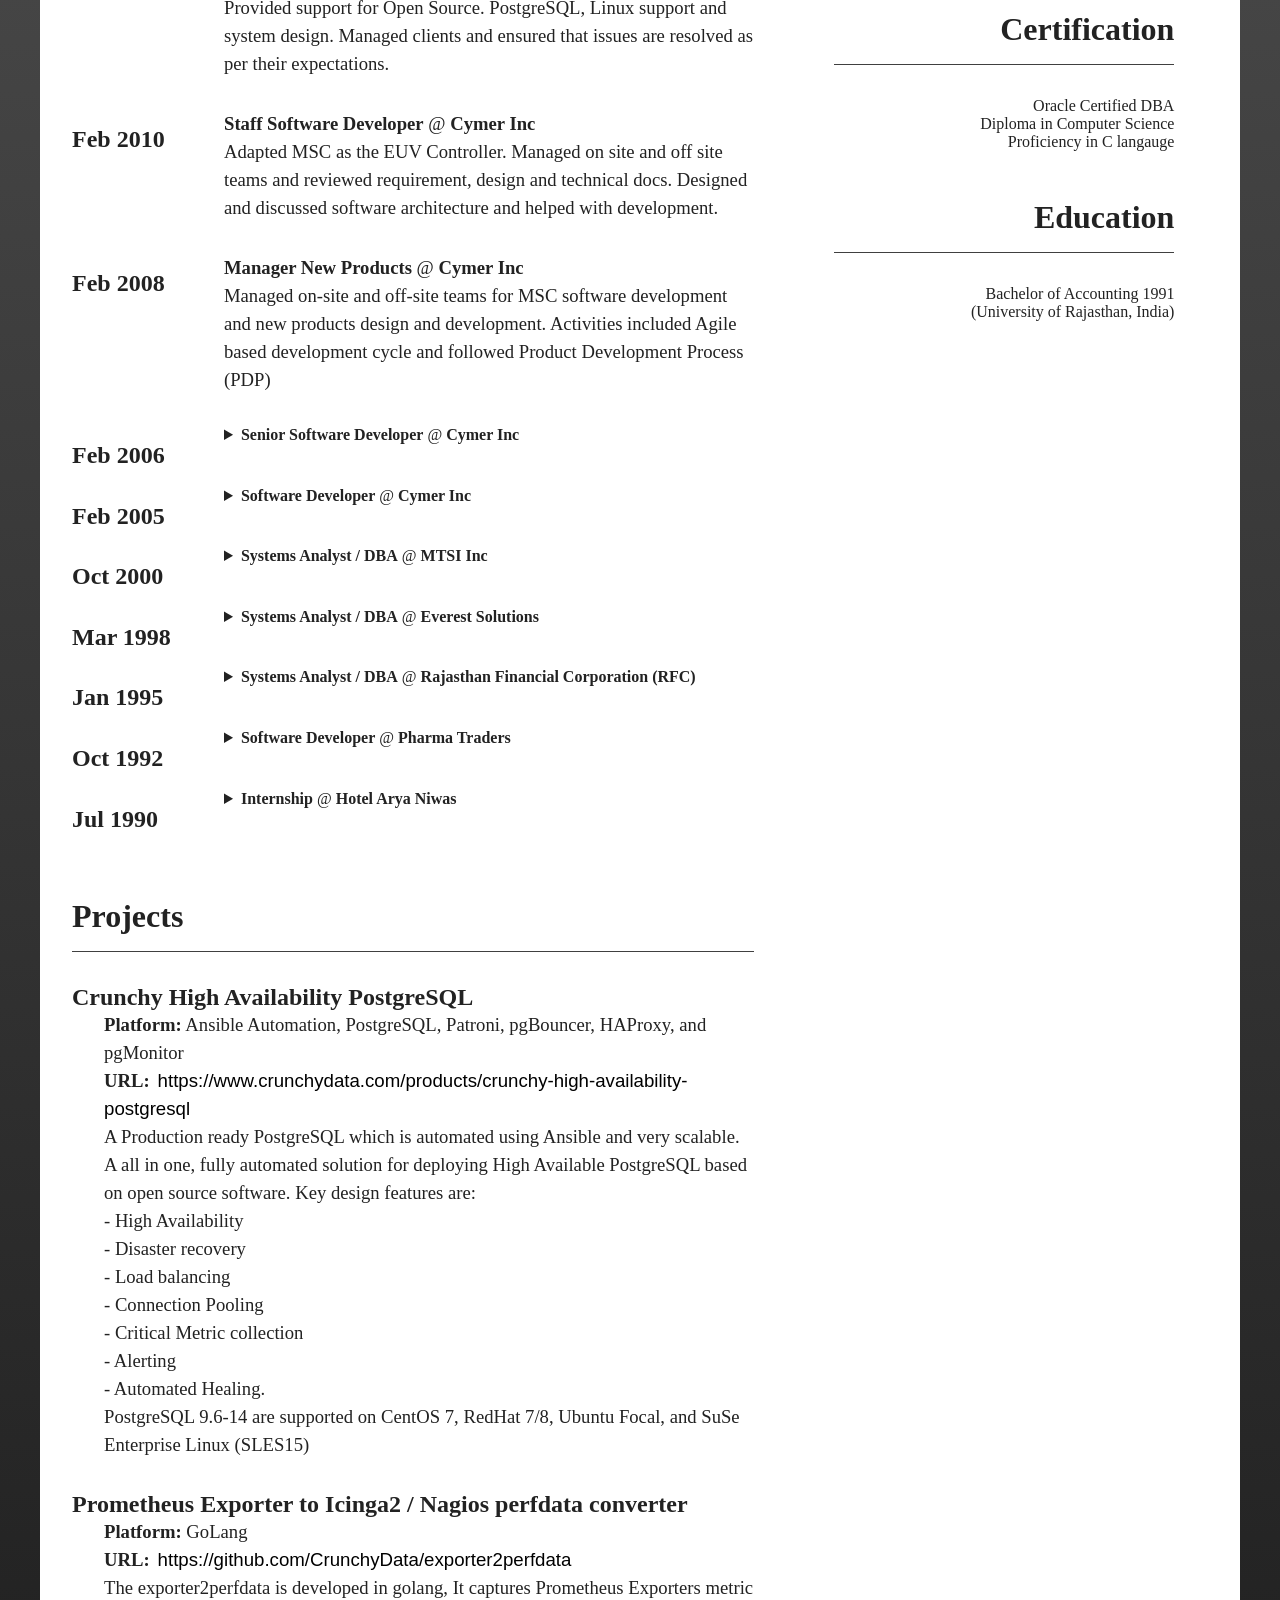
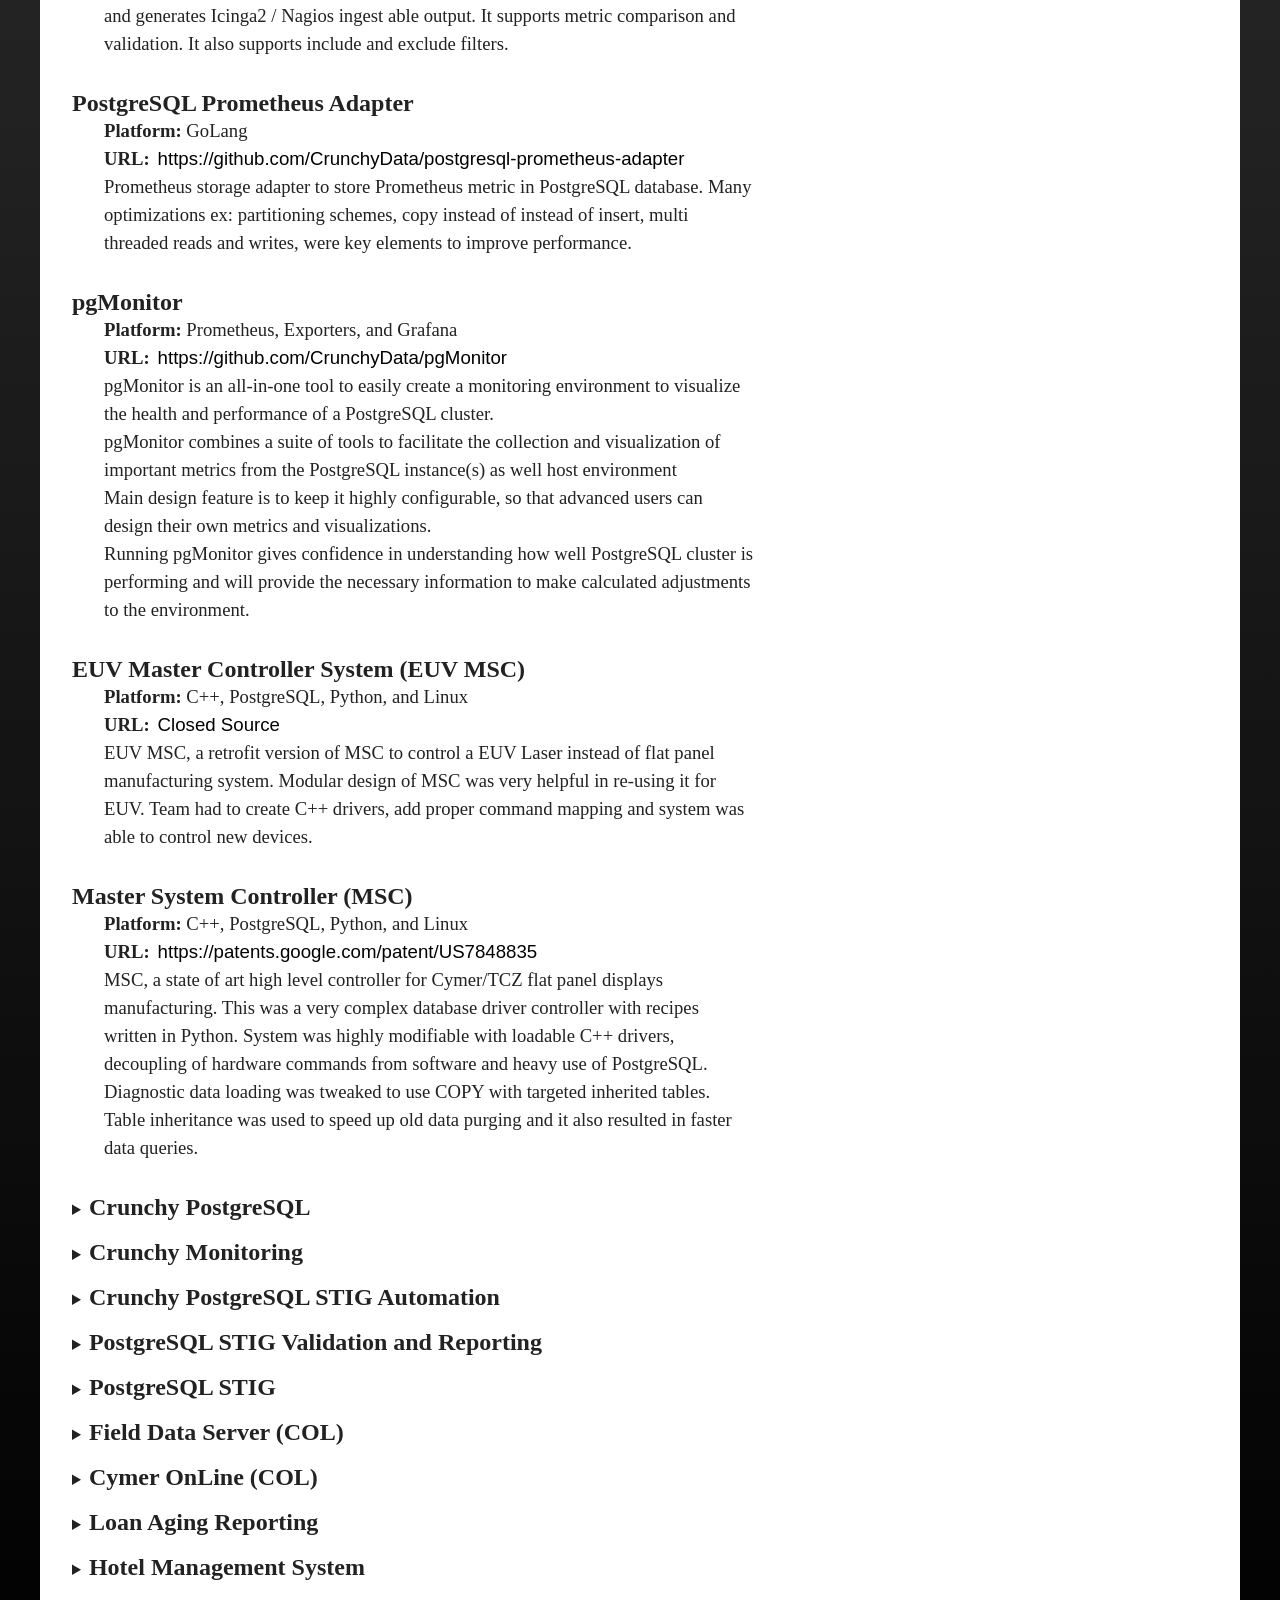
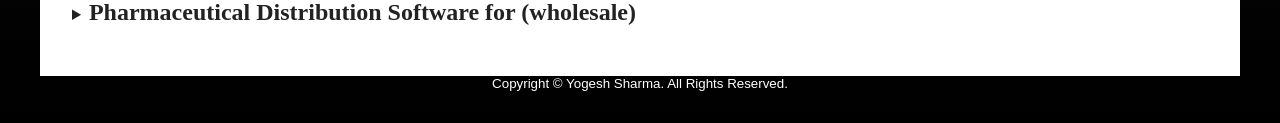
==== commit 90469303: "deploy: b71661baee4a025b0bbb58768d31d686be2d2ff5" ====
--- a/index.html
+++ b/index.html
@@ -1 +1 @@
-<!doctype html><html><head><meta name=generator content="Hugo 0.99.1"><title></title><meta charset=utf-8><meta name=author content="Yogesh Sharma"><meta name=viewport content="with=device-width,initial-scale=1"><link rel=stylesheet type=text/css href=/css/main.css><link rel=stylesheet type=text/css href=https://cdnjs.cloudflare.com/ajax/libs/font-awesome/6.1.1/css/all.min.css integrity="sha512-KfkfwYDsLkIlwQp6LFnl8zNdLGxu9YAA1QvwINks4PhcElQSvqcyVLLD9aMhXd13uQjoXtEKNosOWaZqXgel0g==" crossorigin=anonymous referrerpolicy=no-referrer></head><body><main class=cv><div><section class=cv-profile><article><h1>Yogesh Sharma</h1><p></p><img src=/images/me.jpg alt></article></section><section class=cv-profile-summary><article><p>Creative and result-oriented software architect and manager with experience in managing and developing cutting-edge software solutions for a variety of industries. Throughout my 30 years of carrer, I have taken concepts and converted them to software products. One of the software received an US Patent.</p></article></section><section class=cv-experience><h2>Work Experience</h2><article class=cv-experience-tl><h3>Oct 2018</h3><p class=cv-experience-tl-p><strong>Director, Solutions Engineering</strong> @ <strong>Crunchy Data</strong><br>Manage Solutions Engineering (SE) team. In this role I created various solutions to meet client and internal teams need. Activities included were requirements gathering, design and code reviews and steering team in right direction. Some of the projects are:<br>- Crunchy HA PostgreSQL<br>- Crunchy PostgreSQL<br>- Crunchy Monitoring<br>- Crunchy PostgreSQL STIG Automation<br>- PostgreSQL Prometheus Adapter</p><h3>Oct 2017</h3><p class=cv-experience-tl-p><strong>Senior Data Architect</strong> @ <strong>Crunchy Data</strong><br>I assisted clients with their requirements, design and developing required solutions. Some of the projects were:<br>- Designed PostgreSQL HA based on pacemaker/corosync<br>- Developed pgMonitor a PostgreSQL monitoring, based on Prometheus, Exporters, and Grafana.<br>- Created a remote monitoring system using Icinga2, Prometheus exporters, exporter2perfdata, and Grafana for client database monitoring</p><h3>Oct 2015</h3><p class=cv-experience-tl-p><strong>Data Architect</strong> @ <strong>Crunchy Data</strong><br>As a Data Architect, I created Crunchy Support Team to streamline and organize "Crunchy Support".</p><h3>May 2015</h3><p class=cv-experience-tl-p><strong>Director Software Engineering</strong> @ <strong>OSS Expert LLC</strong><br>Provided support for Open Source. PostgreSQL, Linux support and system design. Managed clients and ensured that issues are resolved as per their expectations.</p><h3>Mar 2013</h3><p class=cv-experience-tl-p><strong>Manager Software Engineering</strong> @ <strong>OSS Expert LLC (formerly credativ US)</strong><br>Provided support for Open Source. PostgreSQL, Linux support and system design. Managed clients and ensured that issues are resolved as per their expectations.</p><h3>Feb 2010</h3><p class=cv-experience-tl-p><strong>Staff Software Developer</strong> @ <strong>Cymer Inc</strong><br>Adapted MSC as the EUV Controller. Managed on site and off site teams and reviewed requirement, design and technical docs. Designed and discussed software architecture and helped with development.</p><h3>Feb 2008</h3><p class=cv-experience-tl-p><strong>Manager New Products</strong> @ <strong>Cymer Inc</strong><br>Managed on-site and off-site teams for MSC software development and new products design and development. Activities included Agile based development cycle and followed Product Development Process (PDP)</p><h3>Feb 2006</h3><details><summary class=cv-experince-summary><strong>Senior Software Developer</strong> @ <strong>Cymer Inc</strong></summary><p class=cv-experience-tl-p>Worked on requirements, design and development of Master System Controller. Activities included code development, Proof of Concept work, design discussion, testing and periodic travel to integration site.</p></details><h3>Feb 2005</h3><details><summary class=cv-experince-summary><strong>Software Developer</strong> @ <strong>Cymer Inc</strong></summary><p class=cv-experience-tl-p>Designed and developed Master System Controller (MSC) for TCZ flat panel system. MSC was designed for versatility due to unavailability of many hardware devices as they were still under development and communication protocol was not ready</p></details><h3>Oct 2000</h3><details><summary class=cv-experince-summary><strong>Systems Analyst / DBA</strong> @ <strong>MTSI Inc</strong></summary><p class=cv-experience-tl-p>Worked as a Oracle DBA to help with Oracle DB optimization for CymerOnLine (COL). Later COL was converted to use PostgreSQL.</p></details><h3>Mar 1998</h3><details><summary class=cv-experince-summary><strong>Systems Analyst / DBA</strong> @ <strong>Everest Solutions</strong></summary><p class=cv-experience-tl-p>First flight of my life, first overseas job, and first snow all happened when I came to USA and started working a consultant at Department of management & Budget in Lansing, MI and 6 months in Minneapolis, MN.</p></details><h3>Jan 1995</h3><details><summary class=cv-experince-summary><strong>Systems Analyst / DBA</strong> @ <strong>Rajasthan Financial Corporation (RFC)</strong></summary><p class=cv-experience-tl-p>Joined Rajasthan Financial Corporation and worked in their IT department. Good to see some high end computer systems, a line printer and finally a dial up modem.</p></details><h3>Oct 1992</h3><details><summary class=cv-experince-summary><strong>Software Developer</strong> @ <strong>Pharma Traders</strong></summary><p class=cv-experience-tl-p>After completing a Diploma in Computer Science, I started working first real Job working computers. Looked at their current clipper based software and suggested redesign in FoxPro (for MSDOS). Along with day to day activities software was development to manage their business. Later one other local business owners also started using this new software</p></details><h3>Jul 1990</h3><details><summary class=cv-experince-summary><strong>Internship</strong> @ <strong>Hotel Arya Niwas</strong></summary><p class=cv-experience-tl-p>While pursuing my bachelors degree in accounting, I started an internship as an accounts assistant. This is where my life has a critical turnaround event. First time in life I saw an IBM XT 8088 system with dual 5.25" floppy drives. This is when I started learning computer and changed my career.</p></details></article></section><section class=cv-project><h2>Projects</h2><article class=cv-project-article><h3>Crunchy High Availability PostgreSQL</h3><p class=cv-project-p><strong>Platform:</strong> Ansible Automation, PostgreSQL, Patroni, pgBouncer, HAProxy, and pgMonitor<br><strong>URL:</strong><a class=ahref href=https://www.crunchydata.com/products/crunchy-high-availability-postgresql>https://www.crunchydata.com/products/crunchy-high-availability-postgresql</a><br>A Production ready PostgreSQL which is automated using Ansible and very scalable.<br>A all in one, fully automated solution for deploying High Available PostgreSQL based on open source software. Key design features are:<br>- High Availability<br>- Disaster recovery<br>- Load balancing<br>- Connection Pooling<br>- Critical Metric collection<br>- Alerting<br>- Automated Healing.<br>PostgreSQL 9.6-14 are supported on CentOS 7, RedHat 7/8, Ubuntu Focal, and SuSe Enterprise Linux (SLES15)</p></article><article class=cv-project-article><h3>Prometheus Exporter to Icinga2 / Nagios perfdata converter</h3><p class=cv-project-p><strong>Platform:</strong> GoLang<br><strong>URL:</strong><a class=ahref href=Private%20Repository>Private Repository</a><br>The exporter2perfdata is developed in golang, It captures Prometheus Exporters metric and generate Icinga2 / Nagios ingest able output. It supports metric comparison and validation. It also supports include and exclude filters.</p></article><article class=cv-project-article><h3>PostgreSQL Prometheus Adapter</h3><p class=cv-project-p><strong>Platform:</strong> GoLang<br><strong>URL:</strong><a class=ahref href=https://github.com/CrunchyData/postgresql-prometheus-adapter>https://github.com/CrunchyData/postgresql-prometheus-adapter</a><br>Prometheus storage adapter to store Prometheus metric in PostgreSQL database. Many optimizations ex: partitioning schemes, copy instead of instead of insert, multi threaded reads and writes, were key elements to improve performance.</p></article><article class=cv-project-article><h3>pgMonitor</h3><p class=cv-project-p><strong>Platform:</strong> Prometheus, Exporters, and Grafana<br><strong>URL:</strong><a class=ahref href=https://github.com/CrunchyData/pgMonitor>https://github.com/CrunchyData/pgMonitor</a><br>pgMonitor is an all-in-one tool to easily create a monitoring environment to visualize the health and performance of a PostgreSQL cluster.<br>pgMonitor combines a suite of tools to facilitate the collection and visualization of important metrics from the PostgreSQL instance(s) as well host environment<br>Main design feature is to keep it highly configurable, so that advanced users can design their own metrics and visualizations.<br>Running pgMonitor gives confidence in understanding how well PostgreSQL cluster is performing and will provide the necessary information to make calculated adjustments to the environment.</p></article><article class=cv-project-article><h3>EUV Master Controller System (EUV MSC)</h3><p class=cv-project-p><strong>Platform:</strong> C++, PostgreSQL, Python, and Linux<br><strong>URL:</strong><a class=ahref href=Closed%20Source>Closed Source</a><br>EUV MSC, a retrofit version of MSC to control a EUV Laser instead of flat panel manufacturing system. Modular design of MSC was very helpful in re-using it for EUV. Team had to create C++ drivers, add proper command mapping and system was able to control new devices.</p></article><article class=cv-project-article><h3>Master System Controller (MSC)</h3><p class=cv-project-p><strong>Platform:</strong> C++, PostgreSQL, Python, and Linux<br><strong>URL:</strong><a class=ahref href=https://patents.google.com/patent/US7848835>https://patents.google.com/patent/US7848835</a><br>MSC, a state of art high level controller for Cymer/TCZ flat panel displays manufacturing. This was a very complex database driver controller with recipes written in Python. System was highly modifiable with loadable C++ drivers, decoupling of hardware commands from software and heavy use of PostgreSQL. Diagnostic data loading was tweaked to use COPY with targeted inherited tables. Table inheritance was used to speed up old data purging and it also resulted in faster data queries.</p></article><article class=cv-project-article><details><summary><h3>Crunchy PostgreSQL</h3></summary><p class=cv-project-p><strong>Platform:</strong> Ansible Automation, PostgreSQL, pgBouncer, and pgMonitor<br><strong>URL:</strong><a class=ahref href=https://www.crunchydata.com/products/crunchy-high-availability-postgresql>https://www.crunchydata.com/products/crunchy-high-availability-postgresql</a><br>A Production ready automation to setup PostgreSQL as Primary or a Replica with pgBackrest and with / without pgBouncer.<br>- PostgreSQL 9.6-14 are supported<br>- CentOS 7, RedHat 7/8, Ubuntu Focal, and SuSe Enterprise Linux (SLES15)</p></details></article><br><article class=cv-project-article><details><summary><h3>Crunchy Monitoring</h3></summary><p class=cv-project-p><strong>Platform:</strong> Ansible Automation, PostgreSQL, and pgMonitor<br><strong>URL:</strong><a class=ahref href=https://www.crunchydata.com/products/crunchy-high-availability-postgresql>https://www.crunchydata.com/products/crunchy-high-availability-postgresql</a><br>A Production ready automation to setup and configure pgMonitor.<br>- PostgreSQL 9.6-14 are supported<br>- CentOS 7, RedHat 7/8, Ubuntu Focal, and SuSe Enterprise Linux (SLES15)</p></details></article><br><article class=cv-project-article><details><summary><h3>Crunchy PostgreSQL STIG Automation</h3></summary><p class=cv-project-p><strong>Platform:</strong> Ansible Automation<br><strong>URL:</strong><a class=ahref href=Private%20Repository>Private Repository</a><br>Ansible based playbook to make a PostgreSQL instance compliant to the STIG standard. This playbook supports three mode of operations.<br>Assesses - remote database against STIG controls.<br>dryrun - Runs "check" but additionally provides remediation steps as output.<br>Remediate - Performs the STIG assessment and takes the necessary corrective actions to bring the database into compliance.</p></details></article><br><article class=cv-project-article><details><summary><h3>PostgreSQL STIG Validation and Reporting</h3></summary><p class=cv-project-p><strong>Platform:</strong> PostgreSQL, Linux, Chef/Inspec<br><strong>URL:</strong><a class=ahref href=https://github.com/CrunchyData/pgstigcheck-inspec>https://github.com/CrunchyData/pgstigcheck-inspec</a><br>A Chef Inspec based PostgreSQL STIG validation and reporting tool with collaboration with MITRE group</p></details></article><br><article class=cv-project-article><details><summary><h3>PostgreSQL STIG</h3></summary><p class=cv-project-p><strong>Platform:</strong> PostgreSQL, Linux<br><strong>URL:</strong><a class=ahref href=https://www.stigviewer.com/stig/postgresql_9.x/>https://www.stigviewer.com/stig/postgresql_9.x/</a><br>PostgreSQL 9.6 Secure Technical Implementation Guide (STIG) guidelines. Later STIG was updated to include PostgreSQL version 10, 11, and 12</p></details></article><br><article class=cv-project-article><details><summary><h3>Field Data Server (COL)</h3></summary><p class=cv-project-p><strong>Platform:</strong> PostgreSQL<br><strong>URL:</strong><a class=ahref href=Closed%20Source>Closed Source</a><br>Central PostgreSQL server to store COL collected data in efficient manner. Optimize inbound and data load process and periodic PostgreSQL optimization</p></details></article><br><article class=cv-project-article><details><summary><h3>Cymer OnLine (COL)</h3></summary><p class=cv-project-p><strong>Platform:</strong> Oracle / PostgreSQL, JSP, C++, Python, Java<br><strong>URL:</strong><a class=ahref href=Closed%20Source>Closed Source</a><br>Innovative system to collect, process and store DUV Laser diagnostics, configuration and health data at periodic interval for predictive analysis and preventative maintenance. Software was design to utilize Oracle but later it was converted to use PostgreSQL.</p></details></article><br><article class=cv-project-article><details><summary><h3>Loan Aging Reporting</h3></summary><p class=cv-project-p><strong>Platform:</strong> MSDOS, FoxPro, SQL<br><strong>URL:</strong><a class=ahref href=Closed%20Source>Closed Source</a><br>Loan aging analysis software to eliminate lengthy manual printed reporting and convert to an easy to use user friendly interface</p></details></article><br><article class=cv-project-article><details><summary><h3>Hotel Management System</h3></summary><p class=cv-project-p><strong>Platform:</strong> MSDOS, FoxPro, SQL<br><strong>URL:</strong><a class=ahref href=Closed%20Source>Closed Source</a><br>Hotel front desk management software to handle Room Reservation, Allocation, and Invoicing.</p></details></article><br><article class=cv-project-article><details><summary><h3>Pharmaceutical Distribution Software for (wholesale)</h3></summary><p class=cv-project-p><strong>Platform:</strong> MSDOS, FoxPro, SQL<br><strong>URL:</strong><a class=ahref href=Closed%20Source>Closed Source</a><br>Pharmaceutical distribution system for managing wholesale distributors day to day working. Managing Purchase, Sales, Return, Inventory, and Accounting</p></details></article><br></section></div><div><section class=cv-contacts><article class=cv-contacts-article><h2>Contact</h2><ul><li><div class=onlyScreen><a href=https://linkedin.com/in/mryogeshsharma>Yogesh @ LinkedIn</a><i class="fa-brands fa-linkedin"></div></i></li><li><div class=onlyScreen><a href=https://github.com/sharmay>SharmaY @ Github</a><i class="fa-brands fa-github"></div></i></li><li><div class=onlyScreen><a href=https://blog.catprosystems.com/>Notes and Thoughts</a><i class="fa-solid fa-blog"></div></i></li><li><div class=onlyPrint><a href=https://yogeshsharma.gitlab.io/>https://yogeshsharma.gitlab.io/</a><i class="fa-solid fa-globe"></div></i></li><li><div class=onlyPrint><a href=https://sharmay.github.io/>https://sharmay.github.io/</a><i class="fa-solid fa-globe"></div></i></li><li><div class=onlyPrint><a href=https://linkedin.com/in/mryogeshsharma>https://linkedin.com/in/mryogeshsharma</a><i class="fa-brands fa-linkedin"></div></i></li><li><div class=onlyPrint><a href=https://github.com/sharmay>https://github.com/sharmay</a><i class="fa-brands fa-github"></div></i></li><li><div class=onlyPrint><a href=https://blog.catprosystems.com/>https://blog.catprosystems.com/</a><i class="fa-solid fa-blog"></div></i></li><li><div class=onlyPrint><a href=mailto:yogesh.sharma@catprosystems.com>yogesh.sharma@catprosystems.com</a><i class="fa-solid fa-envelope"></div></i></li><li><div class=onlyPrint><a href=#ZgotmplZ>+1-562-499-9644</a><i class="fa-solid fa-square-phone"></div></i></li></ul></article></section><section class=cv-skills><article class=cv-skills-article><h2>Skills</h2><ul><li>C <progress class=cv-progress value=7 max=10>Level 7</progress></li><li>C+ <progress class=cv-progress value=8 max=10>Level 8</progress></li><li>golang <progress class=cv-progress value=4 max=10>Level 4</progress></li><li>rust <progress class=cv-progress value=2 max=10>Level 2</progress></li><li>java <progress class=cv-progress value=6 max=10>Level 6</progress></li><li>python <progress class=cv-progress value=8 max=10>Level 8</progress></li><li>bash <progress class=cv-progress value=9 max=10>Level 9</progress></li><li>PostgreSQL <progress class=cv-progress value=9 max=10>Level 9</progress></li><li>patroni <progress class=cv-progress value=8 max=10>Level 8</progress></li><li>Oracle <progress class=cv-progress value=3 max=10>Level 3</progress></li><li>MySQL/MariaDB <progress class=cv-progress value=2 max=10>Level 2</progress></li><li>MS SQL Server <progress class=cv-progress value=1 max=10>Level 1</progress></li><li>django <progress class=cv-progress value=4 max=10>Level 4</progress></li><li>hugo <progress class=cv-progress value=7 max=10>Level 7</progress></li><li>Networking <progress class=cv-progress value=7 max=10>Level 7</progress></li><li>Linux <progress class=cv-progress value=8 max=10>Level 8</progress></li><li>Docker <progress class=cv-progress value=4 max=10>Level 4</progress></li><li>Podman <progress class=cv-progress value=4 max=10>Level 4</progress></li><li>Ansible <progress class=cv-progress value=9 max=10>Level 9</progress></li><li>RPM Packaging <progress class=cv-progress value=7 max=10>Level 7</progress></li><li>Prometheus/Grafana <progress class=cv-progress value=6 max=10>Level 6</progress></li></article></section><section class=cv-contributions><article class=cv-contributions-article><h2>Contributions</h2><ul><li>Patroni</li><li>pgBackrest</li></ul></article></section><section class=cv-hobbies><article class=cv-hobbies-article><h2>Hobbies</h2><ul><li>Linux, Networks, and Security</li><li>Home automation</li><li>Hike / Nature walk</li><li>Bike / Motorbike</li><li>Horse back riding</li><li>Flying Single Engine</li><li>4x4 offroading</li></ul></article></section><section class=cv-awards><h2>Patent / Award</h2><article class=cv-awards-article><dl><dt class=dt-heading></dt><dd class=dt-data><img src=https://patentimages.storage.googleapis.com/54/93/e1/eb202f658d617d/US07848835-20101207-D00000.png></dd><dt class=dt-heading>Patent ID:</dt><dd class=dt-data>US7848835</dd><dt class=dt-heading>Description:</dt><dd class=dt-data>High power laser flat panel workpiece treatment system controller</dd><dt class=dt-heading>Issued:</dt><dd class=dt-data>Dec 7, 2010</dd><dt class=dt-heading></dt><dd class=dt-data><a href=http://www.google.com/patents/US7848835>See patent</a></dd></dl></article></section><section class=cv-certifications><article class=cv-certifications-article><h2>Certification</h2><ul><li>Oracle Certified DBA</li><li>Diploma in Computer Science</li><li>Proficiency in C langauge</li></ul></article></section><section class=cv-education><article class=cv-education-article><h2>Education</h2><ul><li>Bachelor of Accounting 1991<br>(University of Rajasthan, India)</li></ul></article></section></div></main><footer>Copyright &copy; Yogesh Sharma. All Rights Reserved.</footer></body></html>+<!doctype html><html><head><meta name=generator content="Hugo 0.99.1"><title></title><meta charset=utf-8><meta name=author content="Yogesh Sharma"><meta name=viewport content="with=device-width,initial-scale=1"><link rel=stylesheet type=text/css href=/css/main.css><link rel=stylesheet type=text/css href=https://cdnjs.cloudflare.com/ajax/libs/font-awesome/6.1.1/css/all.min.css integrity="sha512-KfkfwYDsLkIlwQp6LFnl8zNdLGxu9YAA1QvwINks4PhcElQSvqcyVLLD9aMhXd13uQjoXtEKNosOWaZqXgel0g==" crossorigin=anonymous referrerpolicy=no-referrer></head><body><main class=cv><div><section class=cv-profile><article><h1>Yogesh Sharma</h1><p></p><img src=/images/me.jpg alt></article></section><section class=cv-profile-summary><article><p>Creative and result-oriented software architect and manager with experience in managing and developing cutting-edge software solutions for a variety of industries. Throughout my 30 years of carrer, I have taken concepts and converted them to software products. One of the software received an US Patent.</p></article></section><section class=cv-experience><h2>Work Experience</h2><article class=cv-experience-tl><h3>Oct 2018</h3><p class=cv-experience-tl-p><strong>Director, Solutions Engineering</strong> @ <strong>Crunchy Data</strong><br>Manage Solutions Engineering (SE) team. In this role I created various solutions to meet client and internal teams need. Activities included were requirements gathering, design and code reviews and steering team in right direction. Some of the projects are:<br>- Crunchy HA PostgreSQL<br>- Crunchy PostgreSQL<br>- Crunchy Monitoring<br>- Crunchy PostgreSQL STIG Automation<br>- PostgreSQL Prometheus Adapter</p><h3>Oct 2017</h3><p class=cv-experience-tl-p><strong>Senior Data Architect</strong> @ <strong>Crunchy Data</strong><br>I assisted clients with their requirements, design and developing required solutions. Some of the projects were:<br>- Designed PostgreSQL HA based on pacemaker/corosync<br>- Developed pgMonitor a PostgreSQL monitoring, based on Prometheus, Exporters, and Grafana.<br>- Created a remote monitoring system using Icinga2, Prometheus exporters, exporter2perfdata, and Grafana for client database monitoring</p><h3>Oct 2015</h3><p class=cv-experience-tl-p><strong>Data Architect</strong> @ <strong>Crunchy Data</strong><br>As a Data Architect, I created Crunchy Support Team to streamline and organize "Crunchy Support".</p><h3>May 2015</h3><p class=cv-experience-tl-p><strong>Director Software Engineering</strong> @ <strong>OSS Expert LLC</strong><br>Provided support for Open Source. PostgreSQL, Linux support and system design. Managed clients and ensured that issues are resolved as per their expectations.</p><h3>Mar 2013</h3><p class=cv-experience-tl-p><strong>Manager Software Engineering</strong> @ <strong>OSS Expert LLC (formerly credativ US)</strong><br>Provided support for Open Source. PostgreSQL, Linux support and system design. Managed clients and ensured that issues are resolved as per their expectations.</p><h3>Feb 2010</h3><p class=cv-experience-tl-p><strong>Staff Software Developer</strong> @ <strong>Cymer Inc</strong><br>Adapted MSC as the EUV Controller. Managed on site and off site teams and reviewed requirement, design and technical docs. Designed and discussed software architecture and helped with development.</p><h3>Feb 2008</h3><p class=cv-experience-tl-p><strong>Manager New Products</strong> @ <strong>Cymer Inc</strong><br>Managed on-site and off-site teams for MSC software development and new products design and development. Activities included Agile based development cycle and followed Product Development Process (PDP)</p><h3>Feb 2006</h3><details><summary class=cv-experince-summary><strong>Senior Software Developer</strong> @ <strong>Cymer Inc</strong></summary><p class=cv-experience-tl-p>Worked on requirements, design and development of Master System Controller. Activities included code development, Proof of Concept work, design discussion, testing and periodic travel to integration site.</p></details><h3>Feb 2005</h3><details><summary class=cv-experince-summary><strong>Software Developer</strong> @ <strong>Cymer Inc</strong></summary><p class=cv-experience-tl-p>Designed and developed Master System Controller (MSC) for TCZ flat panel system. MSC was designed for versatility due to unavailability of many hardware devices as they were still under development and communication protocol was not ready</p></details><h3>Oct 2000</h3><details><summary class=cv-experince-summary><strong>Systems Analyst / DBA</strong> @ <strong>MTSI Inc</strong></summary><p class=cv-experience-tl-p>Worked as a Oracle DBA to help with Oracle DB optimization for CymerOnLine (COL). Later COL was converted to use PostgreSQL.</p></details><h3>Mar 1998</h3><details><summary class=cv-experince-summary><strong>Systems Analyst / DBA</strong> @ <strong>Everest Solutions</strong></summary><p class=cv-experience-tl-p>First flight of my life, first overseas job, and first snow all happened when I came to USA and started working a consultant at Department of management & Budget in Lansing, MI and 6 months in Minneapolis, MN.</p></details><h3>Jan 1995</h3><details><summary class=cv-experince-summary><strong>Systems Analyst / DBA</strong> @ <strong>Rajasthan Financial Corporation (RFC)</strong></summary><p class=cv-experience-tl-p>Joined Rajasthan Financial Corporation and worked in their IT department. Good to see some high end computer systems, a line printer and finally a dial up modem.</p></details><h3>Oct 1992</h3><details><summary class=cv-experince-summary><strong>Software Developer</strong> @ <strong>Pharma Traders</strong></summary><p class=cv-experience-tl-p>After completing a Diploma in Computer Science, I started working first real Job working computers. Looked at their current clipper based software and suggested redesign in FoxPro (for MSDOS). Along with day to day activities software was development to manage their business. Later one other local business owners also started using this new software</p></details><h3>Jul 1990</h3><details><summary class=cv-experince-summary><strong>Internship</strong> @ <strong>Hotel Arya Niwas</strong></summary><p class=cv-experience-tl-p>While pursuing my bachelors degree in accounting, I started an internship as an accounts assistant. This is where my life has a critical turnaround event. First time in life I saw an IBM XT 8088 system with dual 5.25" floppy drives. This is when I started learning computer and changed my career.</p></details></article></section><section class=cv-project><h2>Projects</h2><article class=cv-project-article><h3>Crunchy High Availability PostgreSQL</h3><p class=cv-project-p><strong>Platform:</strong> Ansible Automation, PostgreSQL, Patroni, pgBouncer, HAProxy, and pgMonitor<br><strong>URL:</strong><a class=ahref href=https://www.crunchydata.com/products/crunchy-high-availability-postgresql>https://www.crunchydata.com/products/crunchy-high-availability-postgresql</a><br>A Production ready PostgreSQL which is automated using Ansible and very scalable.<br>A all in one, fully automated solution for deploying High Available PostgreSQL based on open source software. Key design features are:<br>- High Availability<br>- Disaster recovery<br>- Load balancing<br>- Connection Pooling<br>- Critical Metric collection<br>- Alerting<br>- Automated Healing.<br>PostgreSQL 9.6-14 are supported on CentOS 7, RedHat 7/8, Ubuntu Focal, and SuSe Enterprise Linux (SLES15)</p></article><article class=cv-project-article><h3>Prometheus Exporter to Icinga2 / Nagios perfdata converter</h3><p class=cv-project-p><strong>Platform:</strong> GoLang<br><strong>URL:</strong><a class=ahref href=https://github.com/CrunchyData/exporter2perfdata>https://github.com/CrunchyData/exporter2perfdata</a><br>The exporter2perfdata is developed in golang, It captures Prometheus Exporters metric and generates Icinga2 / Nagios ingest able output. It supports metric comparison and validation. It also supports include and exclude filters.</p></article><article class=cv-project-article><h3>PostgreSQL Prometheus Adapter</h3><p class=cv-project-p><strong>Platform:</strong> GoLang<br><strong>URL:</strong><a class=ahref href=https://github.com/CrunchyData/postgresql-prometheus-adapter>https://github.com/CrunchyData/postgresql-prometheus-adapter</a><br>Prometheus storage adapter to store Prometheus metric in PostgreSQL database. Many optimizations ex: partitioning schemes, copy instead of instead of insert, multi threaded reads and writes, were key elements to improve performance.</p></article><article class=cv-project-article><h3>pgMonitor</h3><p class=cv-project-p><strong>Platform:</strong> Prometheus, Exporters, and Grafana<br><strong>URL:</strong><a class=ahref href=https://github.com/CrunchyData/pgMonitor>https://github.com/CrunchyData/pgMonitor</a><br>pgMonitor is an all-in-one tool to easily create a monitoring environment to visualize the health and performance of a PostgreSQL cluster.<br>pgMonitor combines a suite of tools to facilitate the collection and visualization of important metrics from the PostgreSQL instance(s) as well host environment<br>Main design feature is to keep it highly configurable, so that advanced users can design their own metrics and visualizations.<br>Running pgMonitor gives confidence in understanding how well PostgreSQL cluster is performing and will provide the necessary information to make calculated adjustments to the environment.</p></article><article class=cv-project-article><h3>EUV Master Controller System (EUV MSC)</h3><p class=cv-project-p><strong>Platform:</strong> C++, PostgreSQL, Python, and Linux<br><strong>URL:</strong><a class=ahref href=Closed%20Source>Closed Source</a><br>EUV MSC, a retrofit version of MSC to control a EUV Laser instead of flat panel manufacturing system. Modular design of MSC was very helpful in re-using it for EUV. Team had to create C++ drivers, add proper command mapping and system was able to control new devices.</p></article><article class=cv-project-article><h3>Master System Controller (MSC)</h3><p class=cv-project-p><strong>Platform:</strong> C++, PostgreSQL, Python, and Linux<br><strong>URL:</strong><a class=ahref href=https://patents.google.com/patent/US7848835>https://patents.google.com/patent/US7848835</a><br>MSC, a state of art high level controller for Cymer/TCZ flat panel displays manufacturing. This was a very complex database driver controller with recipes written in Python. System was highly modifiable with loadable C++ drivers, decoupling of hardware commands from software and heavy use of PostgreSQL. Diagnostic data loading was tweaked to use COPY with targeted inherited tables. Table inheritance was used to speed up old data purging and it also resulted in faster data queries.</p></article><article class=cv-project-article><details><summary><h3>Crunchy PostgreSQL</h3></summary><p class=cv-project-p><strong>Platform:</strong> Ansible Automation, PostgreSQL, pgBouncer, and pgMonitor<br><strong>URL:</strong><a class=ahref href=https://www.crunchydata.com/products/crunchy-high-availability-postgresql>https://www.crunchydata.com/products/crunchy-high-availability-postgresql</a><br>A Production ready automation to setup PostgreSQL as Primary or a Replica with pgBackrest and with / without pgBouncer.<br>- PostgreSQL 9.6-14 are supported<br>- CentOS 7, RedHat 7/8, Ubuntu Focal, and SuSe Enterprise Linux (SLES15)</p></details></article><br><article class=cv-project-article><details><summary><h3>Crunchy Monitoring</h3></summary><p class=cv-project-p><strong>Platform:</strong> Ansible Automation, PostgreSQL, and pgMonitor<br><strong>URL:</strong><a class=ahref href=https://www.crunchydata.com/products/crunchy-high-availability-postgresql>https://www.crunchydata.com/products/crunchy-high-availability-postgresql</a><br>A Production ready automation to setup and configure pgMonitor.<br>- PostgreSQL 9.6-14 are supported<br>- CentOS 7, RedHat 7/8, Ubuntu Focal, and SuSe Enterprise Linux (SLES15)</p></details></article><br><article class=cv-project-article><details><summary><h3>Crunchy PostgreSQL STIG Automation</h3></summary><p class=cv-project-p><strong>Platform:</strong> Ansible Automation<br><strong>URL:</strong><a class=ahref href=Private%20Repository>Private Repository</a><br>Ansible based playbook to make a PostgreSQL instance compliant to the STIG standard. This playbook supports three mode of operations.<br>Assesses - remote database against STIG controls.<br>dryrun - Runs "check" but additionally provides remediation steps as output.<br>Remediate - Performs the STIG assessment and takes the necessary corrective actions to bring the database into compliance.</p></details></article><br><article class=cv-project-article><details><summary><h3>PostgreSQL STIG Validation and Reporting</h3></summary><p class=cv-project-p><strong>Platform:</strong> PostgreSQL, Linux, Chef/Inspec<br><strong>URL:</strong><a class=ahref href=https://github.com/CrunchyData/pgstigcheck-inspec>https://github.com/CrunchyData/pgstigcheck-inspec</a><br>A Chef Inspec based PostgreSQL STIG validation and reporting tool with collaboration with MITRE group</p></details></article><br><article class=cv-project-article><details><summary><h3>PostgreSQL STIG</h3></summary><p class=cv-project-p><strong>Platform:</strong> PostgreSQL, Linux<br><strong>URL:</strong><a class=ahref href=https://www.stigviewer.com/stig/postgresql_9.x/>https://www.stigviewer.com/stig/postgresql_9.x/</a><br>PostgreSQL 9.6 Secure Technical Implementation Guide (STIG) guidelines. Later STIG was updated to include PostgreSQL version 10, 11, and 12</p></details></article><br><article class=cv-project-article><details><summary><h3>Field Data Server (COL)</h3></summary><p class=cv-project-p><strong>Platform:</strong> PostgreSQL<br><strong>URL:</strong><a class=ahref href=Closed%20Source>Closed Source</a><br>Central PostgreSQL server to store COL collected data in efficient manner. Optimize inbound and data load process and periodic PostgreSQL optimization</p></details></article><br><article class=cv-project-article><details><summary><h3>Cymer OnLine (COL)</h3></summary><p class=cv-project-p><strong>Platform:</strong> Oracle / PostgreSQL, JSP, C++, Python, Java<br><strong>URL:</strong><a class=ahref href=Closed%20Source>Closed Source</a><br>Innovative system to collect, process and store DUV Laser diagnostics, configuration and health data at periodic interval for predictive analysis and preventative maintenance. Software was design to utilize Oracle but later it was converted to use PostgreSQL.</p></details></article><br><article class=cv-project-article><details><summary><h3>Loan Aging Reporting</h3></summary><p class=cv-project-p><strong>Platform:</strong> MSDOS, FoxPro, SQL<br><strong>URL:</strong><a class=ahref href=Closed%20Source>Closed Source</a><br>Loan aging analysis software to eliminate lengthy manual printed reporting and convert to an easy to use user friendly interface</p></details></article><br><article class=cv-project-article><details><summary><h3>Hotel Management System</h3></summary><p class=cv-project-p><strong>Platform:</strong> MSDOS, FoxPro, SQL<br><strong>URL:</strong><a class=ahref href=Closed%20Source>Closed Source</a><br>Hotel front desk management software to handle Room Reservation, Allocation, and Invoicing.</p></details></article><br><article class=cv-project-article><details><summary><h3>Pharmaceutical Distribution Software for (wholesale)</h3></summary><p class=cv-project-p><strong>Platform:</strong> MSDOS, FoxPro, SQL<br><strong>URL:</strong><a class=ahref href=Closed%20Source>Closed Source</a><br>Pharmaceutical distribution system for managing wholesale distributors day to day working. Managing Purchase, Sales, Return, Inventory, and Accounting</p></details></article><br></section></div><div><section class=cv-contacts><article class=cv-contacts-article><h2>Contact</h2><ul><li><div class=onlyScreen><a href=https://linkedin.com/in/mryogeshsharma>Yogesh @ LinkedIn</a><i class="fa-brands fa-linkedin"></div></i></li><li><div class=onlyScreen><a href=https://github.com/sharmay>SharmaY @ Github</a><i class="fa-brands fa-github"></div></i></li><li><div class=onlyScreen><a href=https://blog.catprosystems.com/>Notes and Thoughts</a><i class="fa-solid fa-blog"></div></i></li><li><div class=onlyPrint><a href=https://yogeshsharma.gitlab.io/>https://yogeshsharma.gitlab.io/</a><i class="fa-solid fa-globe"></div></i></li><li><div class=onlyPrint><a href=https://sharmay.github.io/>https://sharmay.github.io/</a><i class="fa-solid fa-globe"></div></i></li><li><div class=onlyPrint><a href=https://linkedin.com/in/mryogeshsharma>https://linkedin.com/in/mryogeshsharma</a><i class="fa-brands fa-linkedin"></div></i></li><li><div class=onlyPrint><a href=https://github.com/sharmay>https://github.com/sharmay</a><i class="fa-brands fa-github"></div></i></li><li><div class=onlyPrint><a href=https://blog.catprosystems.com/>https://blog.catprosystems.com/</a><i class="fa-solid fa-blog"></div></i></li><li><div class=onlyPrint><a href=mailto:yogesh.sharma@catprosystems.com>yogesh.sharma@catprosystems.com</a><i class="fa-solid fa-envelope"></div></i></li><li><div class=onlyPrint><a href=#ZgotmplZ>+1-562-499-9644</a><i class="fa-solid fa-square-phone"></div></i></li></ul></article></section><section class=cv-skills><article class=cv-skills-article><h2>Skills</h2><ul><li>C <progress class=cv-progress value=7 max=10>Level 7</progress></li><li>C+ <progress class=cv-progress value=8 max=10>Level 8</progress></li><li>golang <progress class=cv-progress value=4 max=10>Level 4</progress></li><li>rust <progress class=cv-progress value=2 max=10>Level 2</progress></li><li>java <progress class=cv-progress value=6 max=10>Level 6</progress></li><li>python <progress class=cv-progress value=8 max=10>Level 8</progress></li><li>bash <progress class=cv-progress value=9 max=10>Level 9</progress></li><li>PostgreSQL <progress class=cv-progress value=9 max=10>Level 9</progress></li><li>patroni <progress class=cv-progress value=8 max=10>Level 8</progress></li><li>Oracle <progress class=cv-progress value=3 max=10>Level 3</progress></li><li>MySQL/MariaDB <progress class=cv-progress value=2 max=10>Level 2</progress></li><li>MS SQL Server <progress class=cv-progress value=1 max=10>Level 1</progress></li><li>django <progress class=cv-progress value=4 max=10>Level 4</progress></li><li>hugo <progress class=cv-progress value=7 max=10>Level 7</progress></li><li>Networking <progress class=cv-progress value=7 max=10>Level 7</progress></li><li>Linux <progress class=cv-progress value=8 max=10>Level 8</progress></li><li>Docker <progress class=cv-progress value=4 max=10>Level 4</progress></li><li>Podman <progress class=cv-progress value=4 max=10>Level 4</progress></li><li>Ansible <progress class=cv-progress value=9 max=10>Level 9</progress></li><li>RPM Packaging <progress class=cv-progress value=7 max=10>Level 7</progress></li><li>Prometheus/Grafana <progress class=cv-progress value=6 max=10>Level 6</progress></li></article></section><section class=cv-contributions><article class=cv-contributions-article><h2>Contributions</h2><ul><li>Patroni</li><li>pgBackrest</li></ul></article></section><section class=cv-hobbies><article class=cv-hobbies-article><h2>Hobbies</h2><ul><li>Linux, Networks, and Security</li><li>Home automation</li><li>Hike / Nature walk</li><li>Bike / Motorbike</li><li>Horse back riding</li><li>Flying Single Engine</li><li>4x4 offroading</li></ul></article></section><section class=cv-awards><h2>Patent / Award</h2><article class=cv-awards-article><dl><dt class=dt-heading></dt><dd class=dt-data><img src=https://patentimages.storage.googleapis.com/54/93/e1/eb202f658d617d/US07848835-20101207-D00000.png></dd><dt class=dt-heading>Patent ID:</dt><dd class=dt-data>US7848835</dd><dt class=dt-heading>Description:</dt><dd class=dt-data>High power laser flat panel workpiece treatment system controller</dd><dt class=dt-heading>Issued:</dt><dd class=dt-data>Dec 7, 2010</dd><dt class=dt-heading></dt><dd class=dt-data><a href=http://www.google.com/patents/US7848835>See patent</a></dd></dl></article></section><section class=cv-certifications><article class=cv-certifications-article><h2>Certification</h2><ul><li>Oracle Certified DBA</li><li>Diploma in Computer Science</li><li>Proficiency in C langauge</li></ul></article></section><section class=cv-education><article class=cv-education-article><h2>Education</h2><ul><li>Bachelor of Accounting 1991<br>(University of Rajasthan, India)</li></ul></article></section></div></main><footer>Copyright &copy; Yogesh Sharma. All Rights Reserved.</footer></body></html>
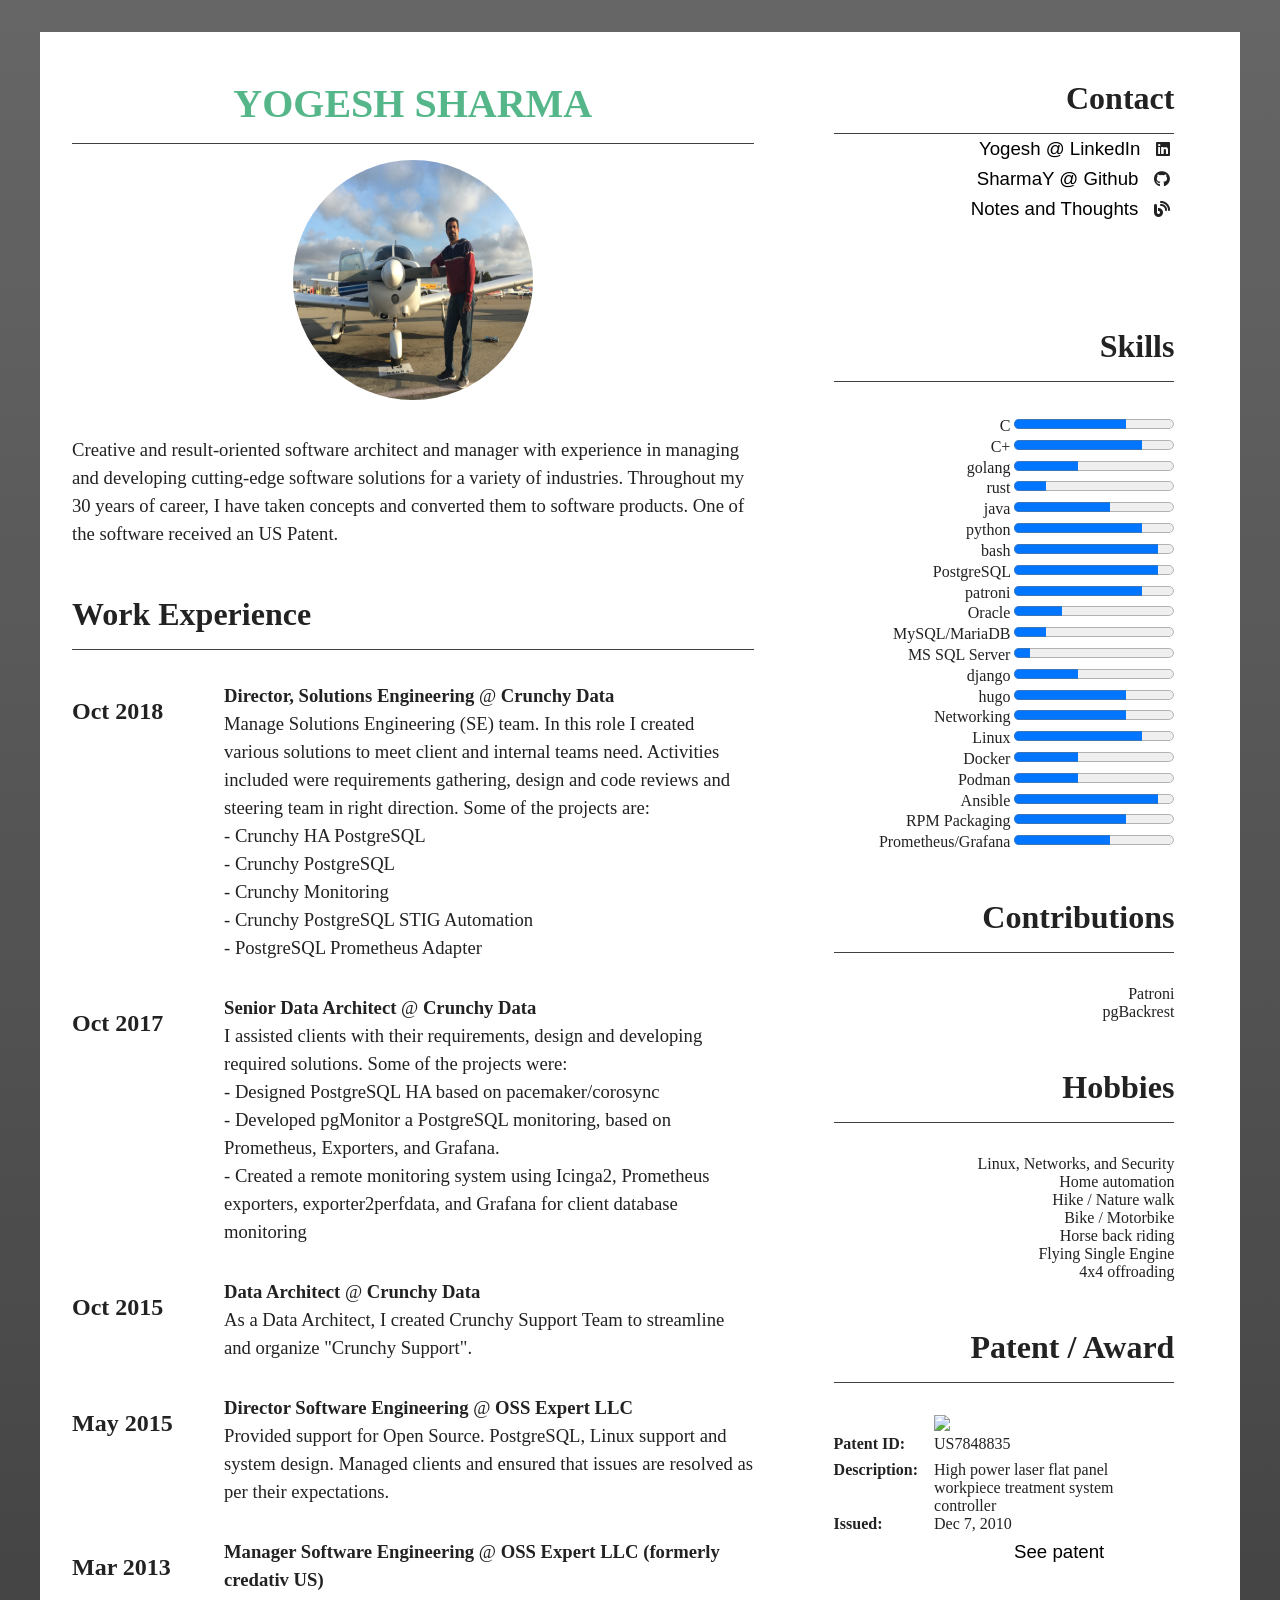
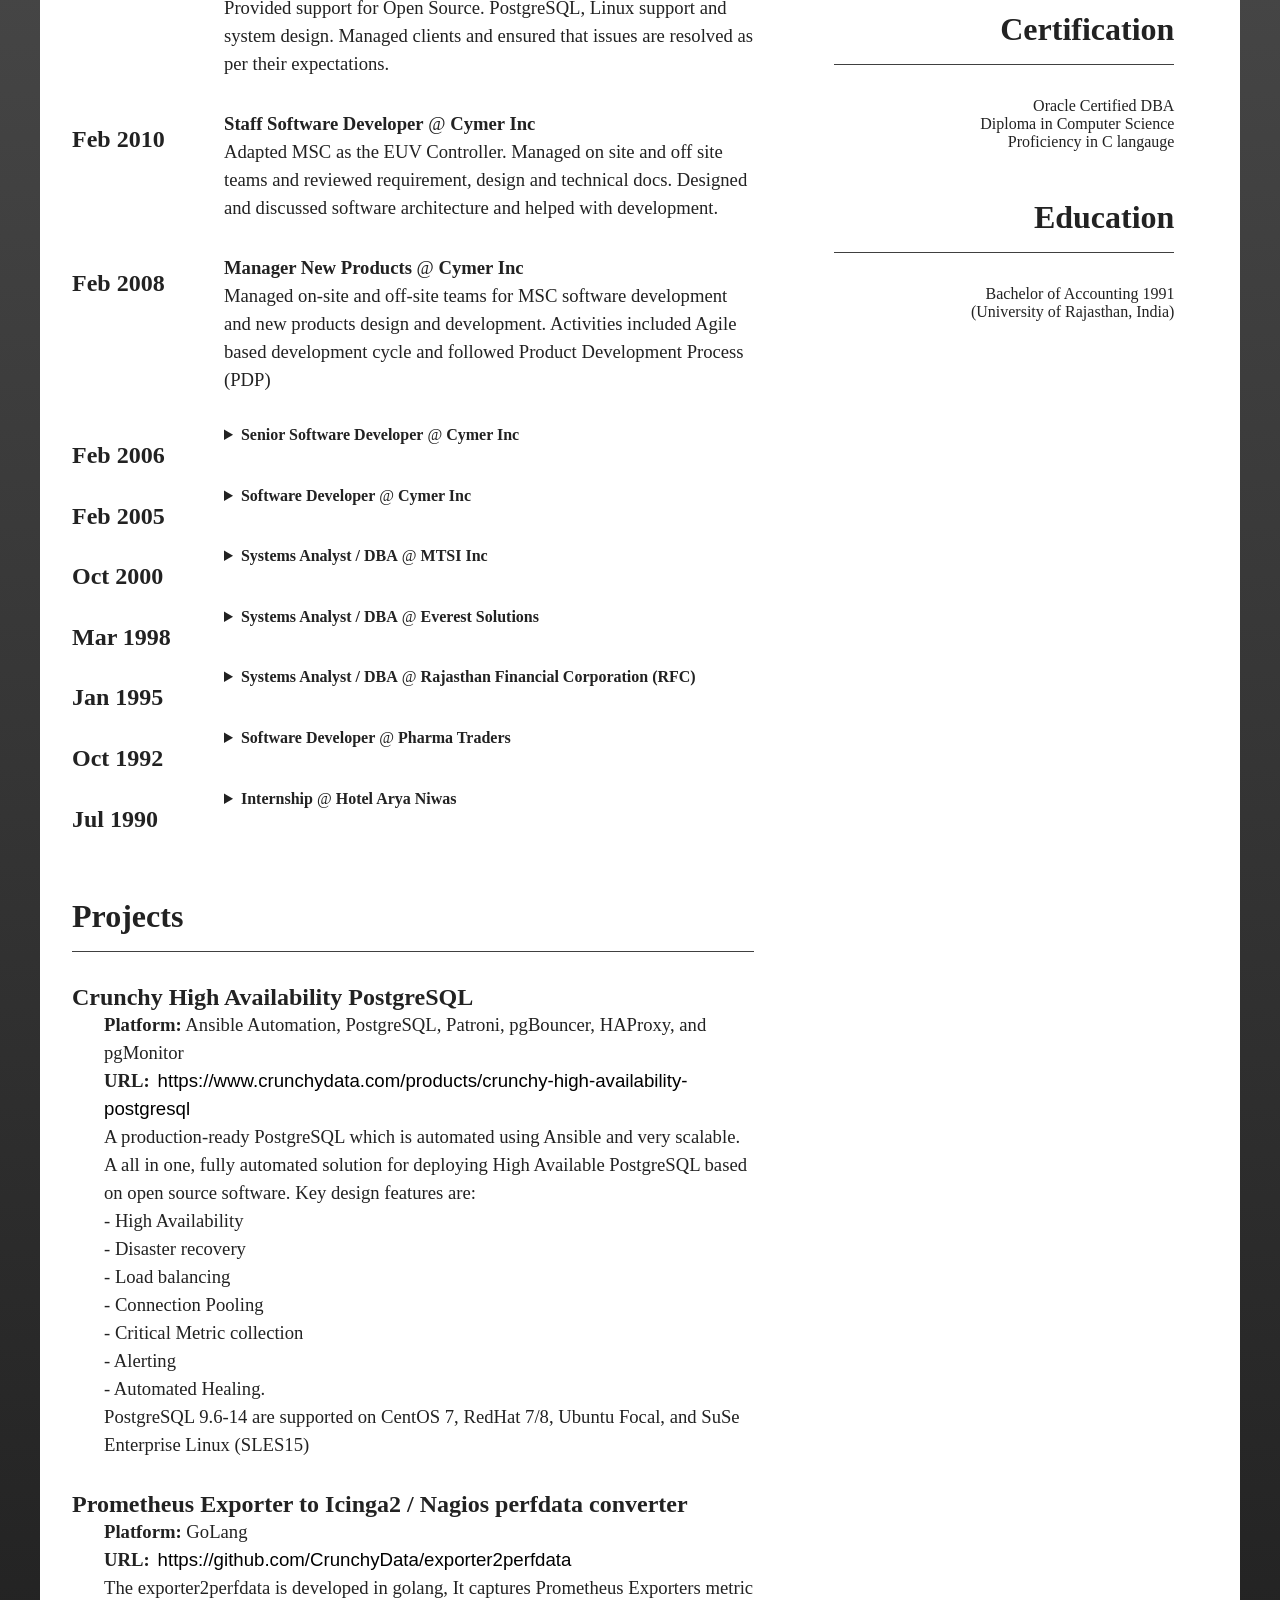
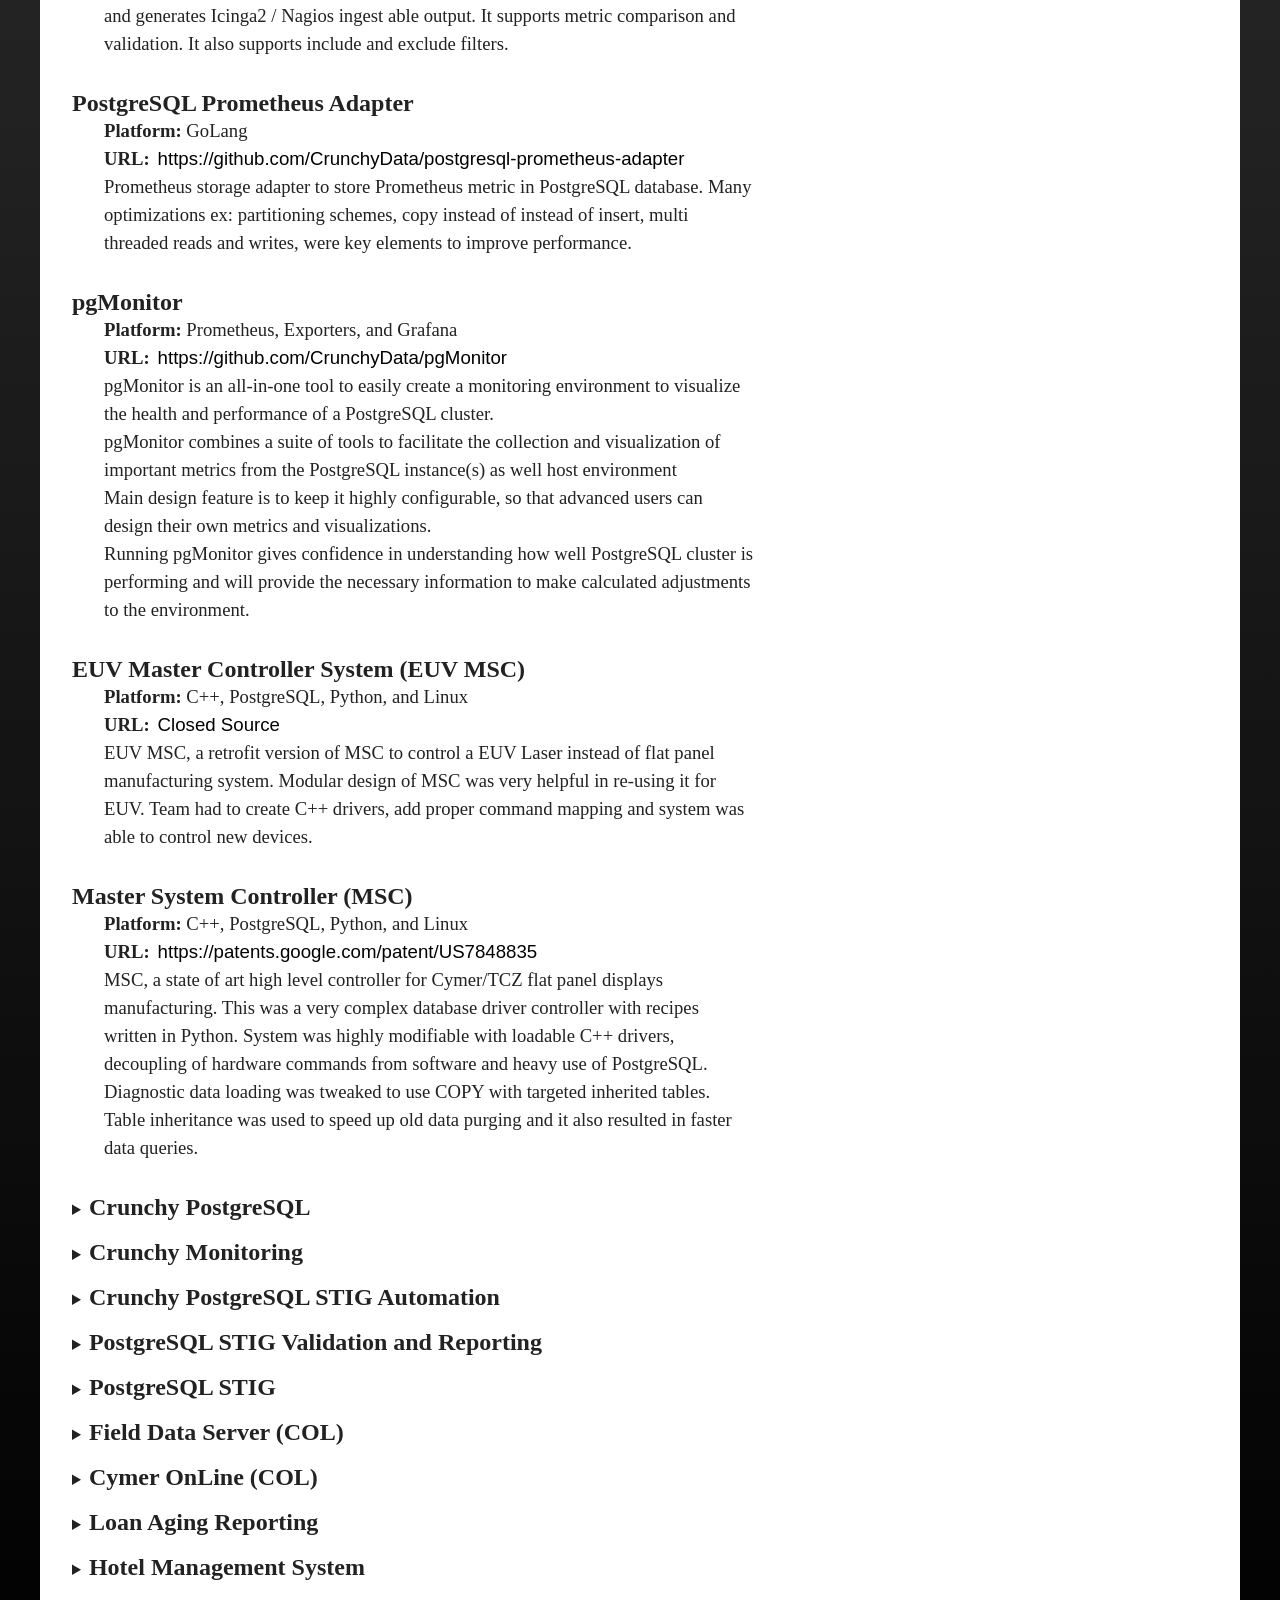
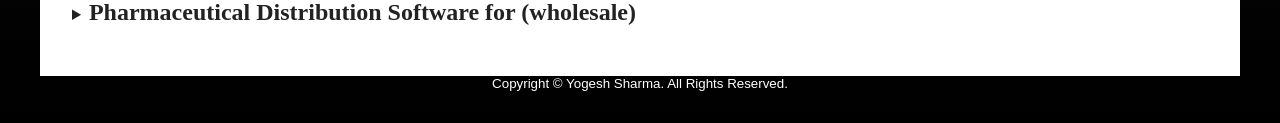
==== commit 2bb2f377: "deploy: 9b58fa3d3fe009d140311e4d787c4c69f30b4624" ====
--- a/index.html
+++ b/index.html
@@ -1 +1 @@
-<!doctype html><html><head><meta name=generator content="Hugo 0.99.1"><title></title><meta charset=utf-8><meta name=author content="Yogesh Sharma"><meta name=viewport content="with=device-width,initial-scale=1"><link rel=stylesheet type=text/css href=/css/main.css><link rel=stylesheet type=text/css href=https://cdnjs.cloudflare.com/ajax/libs/font-awesome/6.1.1/css/all.min.css integrity="sha512-KfkfwYDsLkIlwQp6LFnl8zNdLGxu9YAA1QvwINks4PhcElQSvqcyVLLD9aMhXd13uQjoXtEKNosOWaZqXgel0g==" crossorigin=anonymous referrerpolicy=no-referrer></head><body><main class=cv><div><section class=cv-profile><article><h1>Yogesh Sharma</h1><p></p><img src=/images/me.jpg alt></article></section><section class=cv-profile-summary><article><p>Creative and result-oriented software architect and manager with experience in managing and developing cutting-edge software solutions for a variety of industries. Throughout my 30 years of carrer, I have taken concepts and converted them to software products. One of the software received an US Patent.</p></article></section><section class=cv-experience><h2>Work Experience</h2><article class=cv-experience-tl><h3>Oct 2018</h3><p class=cv-experience-tl-p><strong>Director, Solutions Engineering</strong> @ <strong>Crunchy Data</strong><br>Manage Solutions Engineering (SE) team. In this role I created various solutions to meet client and internal teams need. Activities included were requirements gathering, design and code reviews and steering team in right direction. Some of the projects are:<br>- Crunchy HA PostgreSQL<br>- Crunchy PostgreSQL<br>- Crunchy Monitoring<br>- Crunchy PostgreSQL STIG Automation<br>- PostgreSQL Prometheus Adapter</p><h3>Oct 2017</h3><p class=cv-experience-tl-p><strong>Senior Data Architect</strong> @ <strong>Crunchy Data</strong><br>I assisted clients with their requirements, design and developing required solutions. Some of the projects were:<br>- Designed PostgreSQL HA based on pacemaker/corosync<br>- Developed pgMonitor a PostgreSQL monitoring, based on Prometheus, Exporters, and Grafana.<br>- Created a remote monitoring system using Icinga2, Prometheus exporters, exporter2perfdata, and Grafana for client database monitoring</p><h3>Oct 2015</h3><p class=cv-experience-tl-p><strong>Data Architect</strong> @ <strong>Crunchy Data</strong><br>As a Data Architect, I created Crunchy Support Team to streamline and organize "Crunchy Support".</p><h3>May 2015</h3><p class=cv-experience-tl-p><strong>Director Software Engineering</strong> @ <strong>OSS Expert LLC</strong><br>Provided support for Open Source. PostgreSQL, Linux support and system design. Managed clients and ensured that issues are resolved as per their expectations.</p><h3>Mar 2013</h3><p class=cv-experience-tl-p><strong>Manager Software Engineering</strong> @ <strong>OSS Expert LLC (formerly credativ US)</strong><br>Provided support for Open Source. PostgreSQL, Linux support and system design. Managed clients and ensured that issues are resolved as per their expectations.</p><h3>Feb 2010</h3><p class=cv-experience-tl-p><strong>Staff Software Developer</strong> @ <strong>Cymer Inc</strong><br>Adapted MSC as the EUV Controller. Managed on site and off site teams and reviewed requirement, design and technical docs. Designed and discussed software architecture and helped with development.</p><h3>Feb 2008</h3><p class=cv-experience-tl-p><strong>Manager New Products</strong> @ <strong>Cymer Inc</strong><br>Managed on-site and off-site teams for MSC software development and new products design and development. Activities included Agile based development cycle and followed Product Development Process (PDP)</p><h3>Feb 2006</h3><details><summary class=cv-experince-summary><strong>Senior Software Developer</strong> @ <strong>Cymer Inc</strong></summary><p class=cv-experience-tl-p>Worked on requirements, design and development of Master System Controller. Activities included code development, Proof of Concept work, design discussion, testing and periodic travel to integration site.</p></details><h3>Feb 2005</h3><details><summary class=cv-experince-summary><strong>Software Developer</strong> @ <strong>Cymer Inc</strong></summary><p class=cv-experience-tl-p>Designed and developed Master System Controller (MSC) for TCZ flat panel system. MSC was designed for versatility due to unavailability of many hardware devices as they were still under development and communication protocol was not ready</p></details><h3>Oct 2000</h3><details><summary class=cv-experince-summary><strong>Systems Analyst / DBA</strong> @ <strong>MTSI Inc</strong></summary><p class=cv-experience-tl-p>Worked as a Oracle DBA to help with Oracle DB optimization for CymerOnLine (COL). Later COL was converted to use PostgreSQL.</p></details><h3>Mar 1998</h3><details><summary class=cv-experince-summary><strong>Systems Analyst / DBA</strong> @ <strong>Everest Solutions</strong></summary><p class=cv-experience-tl-p>First flight of my life, first overseas job, and first snow all happened when I came to USA and started working a consultant at Department of management & Budget in Lansing, MI and 6 months in Minneapolis, MN.</p></details><h3>Jan 1995</h3><details><summary class=cv-experince-summary><strong>Systems Analyst / DBA</strong> @ <strong>Rajasthan Financial Corporation (RFC)</strong></summary><p class=cv-experience-tl-p>Joined Rajasthan Financial Corporation and worked in their IT department. Good to see some high end computer systems, a line printer and finally a dial up modem.</p></details><h3>Oct 1992</h3><details><summary class=cv-experince-summary><strong>Software Developer</strong> @ <strong>Pharma Traders</strong></summary><p class=cv-experience-tl-p>After completing a Diploma in Computer Science, I started working first real Job working computers. Looked at their current clipper based software and suggested redesign in FoxPro (for MSDOS). Along with day to day activities software was development to manage their business. Later one other local business owners also started using this new software</p></details><h3>Jul 1990</h3><details><summary class=cv-experince-summary><strong>Internship</strong> @ <strong>Hotel Arya Niwas</strong></summary><p class=cv-experience-tl-p>While pursuing my bachelors degree in accounting, I started an internship as an accounts assistant. This is where my life has a critical turnaround event. First time in life I saw an IBM XT 8088 system with dual 5.25" floppy drives. This is when I started learning computer and changed my career.</p></details></article></section><section class=cv-project><h2>Projects</h2><article class=cv-project-article><h3>Crunchy High Availability PostgreSQL</h3><p class=cv-project-p><strong>Platform:</strong> Ansible Automation, PostgreSQL, Patroni, pgBouncer, HAProxy, and pgMonitor<br><strong>URL:</strong><a class=ahref href=https://www.crunchydata.com/products/crunchy-high-availability-postgresql>https://www.crunchydata.com/products/crunchy-high-availability-postgresql</a><br>A Production ready PostgreSQL which is automated using Ansible and very scalable.<br>A all in one, fully automated solution for deploying High Available PostgreSQL based on open source software. Key design features are:<br>- High Availability<br>- Disaster recovery<br>- Load balancing<br>- Connection Pooling<br>- Critical Metric collection<br>- Alerting<br>- Automated Healing.<br>PostgreSQL 9.6-14 are supported on CentOS 7, RedHat 7/8, Ubuntu Focal, and SuSe Enterprise Linux (SLES15)</p></article><article class=cv-project-article><h3>Prometheus Exporter to Icinga2 / Nagios perfdata converter</h3><p class=cv-project-p><strong>Platform:</strong> GoLang<br><strong>URL:</strong><a class=ahref href=https://github.com/CrunchyData/exporter2perfdata>https://github.com/CrunchyData/exporter2perfdata</a><br>The exporter2perfdata is developed in golang, It captures Prometheus Exporters metric and generates Icinga2 / Nagios ingest able output. It supports metric comparison and validation. It also supports include and exclude filters.</p></article><article class=cv-project-article><h3>PostgreSQL Prometheus Adapter</h3><p class=cv-project-p><strong>Platform:</strong> GoLang<br><strong>URL:</strong><a class=ahref href=https://github.com/CrunchyData/postgresql-prometheus-adapter>https://github.com/CrunchyData/postgresql-prometheus-adapter</a><br>Prometheus storage adapter to store Prometheus metric in PostgreSQL database. Many optimizations ex: partitioning schemes, copy instead of instead of insert, multi threaded reads and writes, were key elements to improve performance.</p></article><article class=cv-project-article><h3>pgMonitor</h3><p class=cv-project-p><strong>Platform:</strong> Prometheus, Exporters, and Grafana<br><strong>URL:</strong><a class=ahref href=https://github.com/CrunchyData/pgMonitor>https://github.com/CrunchyData/pgMonitor</a><br>pgMonitor is an all-in-one tool to easily create a monitoring environment to visualize the health and performance of a PostgreSQL cluster.<br>pgMonitor combines a suite of tools to facilitate the collection and visualization of important metrics from the PostgreSQL instance(s) as well host environment<br>Main design feature is to keep it highly configurable, so that advanced users can design their own metrics and visualizations.<br>Running pgMonitor gives confidence in understanding how well PostgreSQL cluster is performing and will provide the necessary information to make calculated adjustments to the environment.</p></article><article class=cv-project-article><h3>EUV Master Controller System (EUV MSC)</h3><p class=cv-project-p><strong>Platform:</strong> C++, PostgreSQL, Python, and Linux<br><strong>URL:</strong><a class=ahref href=Closed%20Source>Closed Source</a><br>EUV MSC, a retrofit version of MSC to control a EUV Laser instead of flat panel manufacturing system. Modular design of MSC was very helpful in re-using it for EUV. Team had to create C++ drivers, add proper command mapping and system was able to control new devices.</p></article><article class=cv-project-article><h3>Master System Controller (MSC)</h3><p class=cv-project-p><strong>Platform:</strong> C++, PostgreSQL, Python, and Linux<br><strong>URL:</strong><a class=ahref href=https://patents.google.com/patent/US7848835>https://patents.google.com/patent/US7848835</a><br>MSC, a state of art high level controller for Cymer/TCZ flat panel displays manufacturing. This was a very complex database driver controller with recipes written in Python. System was highly modifiable with loadable C++ drivers, decoupling of hardware commands from software and heavy use of PostgreSQL. Diagnostic data loading was tweaked to use COPY with targeted inherited tables. Table inheritance was used to speed up old data purging and it also resulted in faster data queries.</p></article><article class=cv-project-article><details><summary><h3>Crunchy PostgreSQL</h3></summary><p class=cv-project-p><strong>Platform:</strong> Ansible Automation, PostgreSQL, pgBouncer, and pgMonitor<br><strong>URL:</strong><a class=ahref href=https://www.crunchydata.com/products/crunchy-high-availability-postgresql>https://www.crunchydata.com/products/crunchy-high-availability-postgresql</a><br>A Production ready automation to setup PostgreSQL as Primary or a Replica with pgBackrest and with / without pgBouncer.<br>- PostgreSQL 9.6-14 are supported<br>- CentOS 7, RedHat 7/8, Ubuntu Focal, and SuSe Enterprise Linux (SLES15)</p></details></article><br><article class=cv-project-article><details><summary><h3>Crunchy Monitoring</h3></summary><p class=cv-project-p><strong>Platform:</strong> Ansible Automation, PostgreSQL, and pgMonitor<br><strong>URL:</strong><a class=ahref href=https://www.crunchydata.com/products/crunchy-high-availability-postgresql>https://www.crunchydata.com/products/crunchy-high-availability-postgresql</a><br>A Production ready automation to setup and configure pgMonitor.<br>- PostgreSQL 9.6-14 are supported<br>- CentOS 7, RedHat 7/8, Ubuntu Focal, and SuSe Enterprise Linux (SLES15)</p></details></article><br><article class=cv-project-article><details><summary><h3>Crunchy PostgreSQL STIG Automation</h3></summary><p class=cv-project-p><strong>Platform:</strong> Ansible Automation<br><strong>URL:</strong><a class=ahref href=Private%20Repository>Private Repository</a><br>Ansible based playbook to make a PostgreSQL instance compliant to the STIG standard. This playbook supports three mode of operations.<br>Assesses - remote database against STIG controls.<br>dryrun - Runs "check" but additionally provides remediation steps as output.<br>Remediate - Performs the STIG assessment and takes the necessary corrective actions to bring the database into compliance.</p></details></article><br><article class=cv-project-article><details><summary><h3>PostgreSQL STIG Validation and Reporting</h3></summary><p class=cv-project-p><strong>Platform:</strong> PostgreSQL, Linux, Chef/Inspec<br><strong>URL:</strong><a class=ahref href=https://github.com/CrunchyData/pgstigcheck-inspec>https://github.com/CrunchyData/pgstigcheck-inspec</a><br>A Chef Inspec based PostgreSQL STIG validation and reporting tool with collaboration with MITRE group</p></details></article><br><article class=cv-project-article><details><summary><h3>PostgreSQL STIG</h3></summary><p class=cv-project-p><strong>Platform:</strong> PostgreSQL, Linux<br><strong>URL:</strong><a class=ahref href=https://www.stigviewer.com/stig/postgresql_9.x/>https://www.stigviewer.com/stig/postgresql_9.x/</a><br>PostgreSQL 9.6 Secure Technical Implementation Guide (STIG) guidelines. Later STIG was updated to include PostgreSQL version 10, 11, and 12</p></details></article><br><article class=cv-project-article><details><summary><h3>Field Data Server (COL)</h3></summary><p class=cv-project-p><strong>Platform:</strong> PostgreSQL<br><strong>URL:</strong><a class=ahref href=Closed%20Source>Closed Source</a><br>Central PostgreSQL server to store COL collected data in efficient manner. Optimize inbound and data load process and periodic PostgreSQL optimization</p></details></article><br><article class=cv-project-article><details><summary><h3>Cymer OnLine (COL)</h3></summary><p class=cv-project-p><strong>Platform:</strong> Oracle / PostgreSQL, JSP, C++, Python, Java<br><strong>URL:</strong><a class=ahref href=Closed%20Source>Closed Source</a><br>Innovative system to collect, process and store DUV Laser diagnostics, configuration and health data at periodic interval for predictive analysis and preventative maintenance. Software was design to utilize Oracle but later it was converted to use PostgreSQL.</p></details></article><br><article class=cv-project-article><details><summary><h3>Loan Aging Reporting</h3></summary><p class=cv-project-p><strong>Platform:</strong> MSDOS, FoxPro, SQL<br><strong>URL:</strong><a class=ahref href=Closed%20Source>Closed Source</a><br>Loan aging analysis software to eliminate lengthy manual printed reporting and convert to an easy to use user friendly interface</p></details></article><br><article class=cv-project-article><details><summary><h3>Hotel Management System</h3></summary><p class=cv-project-p><strong>Platform:</strong> MSDOS, FoxPro, SQL<br><strong>URL:</strong><a class=ahref href=Closed%20Source>Closed Source</a><br>Hotel front desk management software to handle Room Reservation, Allocation, and Invoicing.</p></details></article><br><article class=cv-project-article><details><summary><h3>Pharmaceutical Distribution Software for (wholesale)</h3></summary><p class=cv-project-p><strong>Platform:</strong> MSDOS, FoxPro, SQL<br><strong>URL:</strong><a class=ahref href=Closed%20Source>Closed Source</a><br>Pharmaceutical distribution system for managing wholesale distributors day to day working. Managing Purchase, Sales, Return, Inventory, and Accounting</p></details></article><br></section></div><div><section class=cv-contacts><article class=cv-contacts-article><h2>Contact</h2><ul><li><div class=onlyScreen><a href=https://linkedin.com/in/mryogeshsharma>Yogesh @ LinkedIn</a><i class="fa-brands fa-linkedin"></div></i></li><li><div class=onlyScreen><a href=https://github.com/sharmay>SharmaY @ Github</a><i class="fa-brands fa-github"></div></i></li><li><div class=onlyScreen><a href=https://blog.catprosystems.com/>Notes and Thoughts</a><i class="fa-solid fa-blog"></div></i></li><li><div class=onlyPrint><a href=https://yogeshsharma.gitlab.io/>https://yogeshsharma.gitlab.io/</a><i class="fa-solid fa-globe"></div></i></li><li><div class=onlyPrint><a href=https://sharmay.github.io/>https://sharmay.github.io/</a><i class="fa-solid fa-globe"></div></i></li><li><div class=onlyPrint><a href=https://linkedin.com/in/mryogeshsharma>https://linkedin.com/in/mryogeshsharma</a><i class="fa-brands fa-linkedin"></div></i></li><li><div class=onlyPrint><a href=https://github.com/sharmay>https://github.com/sharmay</a><i class="fa-brands fa-github"></div></i></li><li><div class=onlyPrint><a href=https://blog.catprosystems.com/>https://blog.catprosystems.com/</a><i class="fa-solid fa-blog"></div></i></li><li><div class=onlyPrint><a href=mailto:yogesh.sharma@catprosystems.com>yogesh.sharma@catprosystems.com</a><i class="fa-solid fa-envelope"></div></i></li><li><div class=onlyPrint><a href=#ZgotmplZ>+1-562-499-9644</a><i class="fa-solid fa-square-phone"></div></i></li></ul></article></section><section class=cv-skills><article class=cv-skills-article><h2>Skills</h2><ul><li>C <progress class=cv-progress value=7 max=10>Level 7</progress></li><li>C+ <progress class=cv-progress value=8 max=10>Level 8</progress></li><li>golang <progress class=cv-progress value=4 max=10>Level 4</progress></li><li>rust <progress class=cv-progress value=2 max=10>Level 2</progress></li><li>java <progress class=cv-progress value=6 max=10>Level 6</progress></li><li>python <progress class=cv-progress value=8 max=10>Level 8</progress></li><li>bash <progress class=cv-progress value=9 max=10>Level 9</progress></li><li>PostgreSQL <progress class=cv-progress value=9 max=10>Level 9</progress></li><li>patroni <progress class=cv-progress value=8 max=10>Level 8</progress></li><li>Oracle <progress class=cv-progress value=3 max=10>Level 3</progress></li><li>MySQL/MariaDB <progress class=cv-progress value=2 max=10>Level 2</progress></li><li>MS SQL Server <progress class=cv-progress value=1 max=10>Level 1</progress></li><li>django <progress class=cv-progress value=4 max=10>Level 4</progress></li><li>hugo <progress class=cv-progress value=7 max=10>Level 7</progress></li><li>Networking <progress class=cv-progress value=7 max=10>Level 7</progress></li><li>Linux <progress class=cv-progress value=8 max=10>Level 8</progress></li><li>Docker <progress class=cv-progress value=4 max=10>Level 4</progress></li><li>Podman <progress class=cv-progress value=4 max=10>Level 4</progress></li><li>Ansible <progress class=cv-progress value=9 max=10>Level 9</progress></li><li>RPM Packaging <progress class=cv-progress value=7 max=10>Level 7</progress></li><li>Prometheus/Grafana <progress class=cv-progress value=6 max=10>Level 6</progress></li></article></section><section class=cv-contributions><article class=cv-contributions-article><h2>Contributions</h2><ul><li>Patroni</li><li>pgBackrest</li></ul></article></section><section class=cv-hobbies><article class=cv-hobbies-article><h2>Hobbies</h2><ul><li>Linux, Networks, and Security</li><li>Home automation</li><li>Hike / Nature walk</li><li>Bike / Motorbike</li><li>Horse back riding</li><li>Flying Single Engine</li><li>4x4 offroading</li></ul></article></section><section class=cv-awards><h2>Patent / Award</h2><article class=cv-awards-article><dl><dt class=dt-heading></dt><dd class=dt-data><img src=https://patentimages.storage.googleapis.com/54/93/e1/eb202f658d617d/US07848835-20101207-D00000.png></dd><dt class=dt-heading>Patent ID:</dt><dd class=dt-data>US7848835</dd><dt class=dt-heading>Description:</dt><dd class=dt-data>High power laser flat panel workpiece treatment system controller</dd><dt class=dt-heading>Issued:</dt><dd class=dt-data>Dec 7, 2010</dd><dt class=dt-heading></dt><dd class=dt-data><a href=http://www.google.com/patents/US7848835>See patent</a></dd></dl></article></section><section class=cv-certifications><article class=cv-certifications-article><h2>Certification</h2><ul><li>Oracle Certified DBA</li><li>Diploma in Computer Science</li><li>Proficiency in C langauge</li></ul></article></section><section class=cv-education><article class=cv-education-article><h2>Education</h2><ul><li>Bachelor of Accounting 1991<br>(University of Rajasthan, India)</li></ul></article></section></div></main><footer>Copyright &copy; Yogesh Sharma. All Rights Reserved.</footer></body></html>+<!doctype html><html><head><meta name=generator content="Hugo 0.100.1"><title></title><meta charset=utf-8><meta name=author content="Yogesh Sharma"><meta name=viewport content="with=device-width,initial-scale=1"><link rel=stylesheet type=text/css href=/css/main.css><link rel=stylesheet type=text/css href=https://cdnjs.cloudflare.com/ajax/libs/font-awesome/6.1.1/css/all.min.css integrity="sha512-KfkfwYDsLkIlwQp6LFnl8zNdLGxu9YAA1QvwINks4PhcElQSvqcyVLLD9aMhXd13uQjoXtEKNosOWaZqXgel0g==" crossorigin=anonymous referrerpolicy=no-referrer></head><body><main class=cv><div><section class=cv-profile><article><h1>Yogesh Sharma</h1><p></p><img src=/images/me.jpg alt></article></section><section class=cv-profile-summary><article><p>Creative and result-oriented software architect and manager with experience in managing and developing cutting-edge software solutions for a variety of industries. Throughout my 30 years of career, I have taken concepts and converted them to software products. One of the software received an US Patent.</p></article></section><section class=cv-experience><h2>Work Experience</h2><article class=cv-experience-tl><h3>Oct 2018</h3><p class=cv-experience-tl-p><strong>Director, Solutions Engineering</strong> @ <strong>Crunchy Data</strong><br>Manage Solutions Engineering (SE) team. In this role I created various solutions to meet client and internal teams need. Activities included were requirements gathering, design and code reviews and steering team in right direction. Some of the projects are:<br>- Crunchy HA PostgreSQL<br>- Crunchy PostgreSQL<br>- Crunchy Monitoring<br>- Crunchy PostgreSQL STIG Automation<br>- PostgreSQL Prometheus Adapter</p><h3>Oct 2017</h3><p class=cv-experience-tl-p><strong>Senior Data Architect</strong> @ <strong>Crunchy Data</strong><br>I assisted clients with their requirements, design and developing required solutions. Some of the projects were:<br>- Designed PostgreSQL HA based on pacemaker/corosync<br>- Developed pgMonitor a PostgreSQL monitoring, based on Prometheus, Exporters, and Grafana.<br>- Created a remote monitoring system using Icinga2, Prometheus exporters, exporter2perfdata, and Grafana for client database monitoring</p><h3>Oct 2015</h3><p class=cv-experience-tl-p><strong>Data Architect</strong> @ <strong>Crunchy Data</strong><br>As a Data Architect, I created Crunchy Support Team to streamline and organize "Crunchy Support".</p><h3>May 2015</h3><p class=cv-experience-tl-p><strong>Director Software Engineering</strong> @ <strong>OSS Expert LLC</strong><br>Provided support for Open Source. PostgreSQL, Linux support and system design. Managed clients and ensured that issues are resolved as per their expectations.</p><h3>Mar 2013</h3><p class=cv-experience-tl-p><strong>Manager Software Engineering</strong> @ <strong>OSS Expert LLC (formerly credativ US)</strong><br>Provided support for Open Source. PostgreSQL, Linux support and system design. Managed clients and ensured that issues are resolved as per their expectations.</p><h3>Feb 2010</h3><p class=cv-experience-tl-p><strong>Staff Software Developer</strong> @ <strong>Cymer Inc</strong><br>Adapted MSC as the EUV Controller. Managed on site and off site teams and reviewed requirement, design and technical docs. Designed and discussed software architecture and helped with development.</p><h3>Feb 2008</h3><p class=cv-experience-tl-p><strong>Manager New Products</strong> @ <strong>Cymer Inc</strong><br>Managed on-site and off-site teams for MSC software development and new products design and development. Activities included Agile based development cycle and followed Product Development Process (PDP)</p><h3>Feb 2006</h3><details><summary class=cv-experince-summary><strong>Senior Software Developer</strong> @ <strong>Cymer Inc</strong></summary><p class=cv-experience-tl-p>Worked on requirements, design and development of Master System Controller. Activities included code development, Proof of Concept work, design discussion, testing and periodic travel to integration site.</p></details><h3>Feb 2005</h3><details><summary class=cv-experince-summary><strong>Software Developer</strong> @ <strong>Cymer Inc</strong></summary><p class=cv-experience-tl-p>Designed and developed Master System Controller (MSC) for TCZ flat panel system. MSC was designed for versatility due to unavailability of many hardware devices as they were still under development and communication protocol was not ready</p></details><h3>Oct 2000</h3><details><summary class=cv-experince-summary><strong>Systems Analyst / DBA</strong> @ <strong>MTSI Inc</strong></summary><p class=cv-experience-tl-p>Worked as a Oracle DBA to help with Oracle DB optimization for CymerOnLine (COL). Later COL was converted to use PostgreSQL.</p></details><h3>Mar 1998</h3><details><summary class=cv-experince-summary><strong>Systems Analyst / DBA</strong> @ <strong>Everest Solutions</strong></summary><p class=cv-experience-tl-p>First flight of my life, first overseas job, and first snow all happened when I came to USA and started working a consultant at Department of management & Budget in Lansing, MI and 6 months in Minneapolis, MN.</p></details><h3>Jan 1995</h3><details><summary class=cv-experince-summary><strong>Systems Analyst / DBA</strong> @ <strong>Rajasthan Financial Corporation (RFC)</strong></summary><p class=cv-experience-tl-p>Joined Rajasthan Financial Corporation and worked in their IT department. Good to see some high end computer systems, a line printer and finally a dial up modem.</p></details><h3>Oct 1992</h3><details><summary class=cv-experince-summary><strong>Software Developer</strong> @ <strong>Pharma Traders</strong></summary><p class=cv-experience-tl-p>After completing a Diploma in Computer Science, I started working first real Job working computers. Looked at their current clipper based software and suggested redesign in FoxPro (for MSDOS). Along with day to day activities software was development to manage their business. Later one other local business owners also started using this new software</p></details><h3>Jul 1990</h3><details><summary class=cv-experince-summary><strong>Internship</strong> @ <strong>Hotel Arya Niwas</strong></summary><p class=cv-experience-tl-p>While pursuing my bachelors degree in accounting, I started an internship as an accounts assistant. This is where my life has a critical turnaround event. First time in life I saw an IBM XT 8088 system with dual 5.25" floppy drives. This is when I started learning computer and changed my career.</p></details></article></section><section class=cv-project><h2>Projects</h2><article class=cv-project-article><h3>Crunchy High Availability PostgreSQL</h3><p class=cv-project-p><strong>Platform:</strong> Ansible Automation, PostgreSQL, Patroni, pgBouncer, HAProxy, and pgMonitor<br><strong>URL:</strong><a class=ahref href=https://www.crunchydata.com/products/crunchy-high-availability-postgresql>https://www.crunchydata.com/products/crunchy-high-availability-postgresql</a><br>A production-ready PostgreSQL which is automated using Ansible and very scalable.<br>A all in one, fully automated solution for deploying High Available PostgreSQL based on open source software. Key design features are:<br>- High Availability<br>- Disaster recovery<br>- Load balancing<br>- Connection Pooling<br>- Critical Metric collection<br>- Alerting<br>- Automated Healing.<br>PostgreSQL 9.6-14 are supported on CentOS 7, RedHat 7/8, Ubuntu Focal, and SuSe Enterprise Linux (SLES15)</p></article><article class=cv-project-article><h3>Prometheus Exporter to Icinga2 / Nagios perfdata converter</h3><p class=cv-project-p><strong>Platform:</strong> GoLang<br><strong>URL:</strong><a class=ahref href=https://github.com/CrunchyData/exporter2perfdata>https://github.com/CrunchyData/exporter2perfdata</a><br>The exporter2perfdata is developed in golang, It captures Prometheus Exporters metric and generates Icinga2 / Nagios ingest able output. It supports metric comparison and validation. It also supports include and exclude filters.</p></article><article class=cv-project-article><h3>PostgreSQL Prometheus Adapter</h3><p class=cv-project-p><strong>Platform:</strong> GoLang<br><strong>URL:</strong><a class=ahref href=https://github.com/CrunchyData/postgresql-prometheus-adapter>https://github.com/CrunchyData/postgresql-prometheus-adapter</a><br>Prometheus storage adapter to store Prometheus metric in PostgreSQL database. Many optimizations ex: partitioning schemes, copy instead of instead of insert, multi threaded reads and writes, were key elements to improve performance.</p></article><article class=cv-project-article><h3>pgMonitor</h3><p class=cv-project-p><strong>Platform:</strong> Prometheus, Exporters, and Grafana<br><strong>URL:</strong><a class=ahref href=https://github.com/CrunchyData/pgMonitor>https://github.com/CrunchyData/pgMonitor</a><br>pgMonitor is an all-in-one tool to easily create a monitoring environment to visualize the health and performance of a PostgreSQL cluster.<br>pgMonitor combines a suite of tools to facilitate the collection and visualization of important metrics from the PostgreSQL instance(s) as well host environment<br>Main design feature is to keep it highly configurable, so that advanced users can design their own metrics and visualizations.<br>Running pgMonitor gives confidence in understanding how well PostgreSQL cluster is performing and will provide the necessary information to make calculated adjustments to the environment.</p></article><article class=cv-project-article><h3>EUV Master Controller System (EUV MSC)</h3><p class=cv-project-p><strong>Platform:</strong> C++, PostgreSQL, Python, and Linux<br><strong>URL:</strong><a class=ahref href=Closed%20Source>Closed Source</a><br>EUV MSC, a retrofit version of MSC to control a EUV Laser instead of flat panel manufacturing system. Modular design of MSC was very helpful in re-using it for EUV. Team had to create C++ drivers, add proper command mapping and system was able to control new devices.</p></article><article class=cv-project-article><h3>Master System Controller (MSC)</h3><p class=cv-project-p><strong>Platform:</strong> C++, PostgreSQL, Python, and Linux<br><strong>URL:</strong><a class=ahref href=https://patents.google.com/patent/US7848835>https://patents.google.com/patent/US7848835</a><br>MSC, a state of art high level controller for Cymer/TCZ flat panel displays manufacturing. This was a very complex database driver controller with recipes written in Python. System was highly modifiable with loadable C++ drivers, decoupling of hardware commands from software and heavy use of PostgreSQL. Diagnostic data loading was tweaked to use COPY with targeted inherited tables. Table inheritance was used to speed up old data purging and it also resulted in faster data queries.</p></article><article class=cv-project-article><details><summary><h3>Crunchy PostgreSQL</h3></summary><p class=cv-project-p><strong>Platform:</strong> Ansible Automation, PostgreSQL, pgBouncer, and pgMonitor<br><strong>URL:</strong><a class=ahref href=https://www.crunchydata.com/products/crunchy-high-availability-postgresql>https://www.crunchydata.com/products/crunchy-high-availability-postgresql</a><br>A production-ready automation to setup PostgreSQL as Primary or a Replica with pgBackrest and with / without pgBouncer.<br>- PostgreSQL 9.6-14 are supported<br>- CentOS 7, RedHat 7/8, Ubuntu Focal, and SuSe Enterprise Linux (SLES15)</p></details></article><br><article class=cv-project-article><details><summary><h3>Crunchy Monitoring</h3></summary><p class=cv-project-p><strong>Platform:</strong> Ansible Automation, PostgreSQL, and pgMonitor<br><strong>URL:</strong><a class=ahref href=https://www.crunchydata.com/products/crunchy-high-availability-postgresql>https://www.crunchydata.com/products/crunchy-high-availability-postgresql</a><br>A production-ready automation to setup and configure pgMonitor.<br>- PostgreSQL 9.6-14 are supported<br>- CentOS 7, RedHat 7/8, Ubuntu Focal, and SuSe Enterprise Linux (SLES15)</p></details></article><br><article class=cv-project-article><details><summary><h3>Crunchy PostgreSQL STIG Automation</h3></summary><p class=cv-project-p><strong>Platform:</strong> Ansible Automation<br><strong>URL:</strong><a class=ahref href=Private%20Repository>Private Repository</a><br>Ansible-based playbook to make a PostgreSQL instance compliant to the STIG standard. This playbook supports three mode of operations.<br>Assesses - remote database against STIG controls.<br>dryrun - Runs "check" but additionally provides remediation steps as output.<br>Remediate - Performs the STIG assessment and takes the necessary corrective actions to bring the database into compliance.</p></details></article><br><article class=cv-project-article><details><summary><h3>PostgreSQL STIG Validation and Reporting</h3></summary><p class=cv-project-p><strong>Platform:</strong> PostgreSQL, Linux, Chef/Inspec<br><strong>URL:</strong><a class=ahref href=https://github.com/CrunchyData/pgstigcheck-inspec>https://github.com/CrunchyData/pgstigcheck-inspec</a><br>A Chef Inspec based PostgreSQL STIG validation and reporting tool with collaboration with MITRE group</p></details></article><br><article class=cv-project-article><details><summary><h3>PostgreSQL STIG</h3></summary><p class=cv-project-p><strong>Platform:</strong> PostgreSQL, Linux<br><strong>URL:</strong><a class=ahref href=https://www.stigviewer.com/stig/postgresql_9.x/>https://www.stigviewer.com/stig/postgresql_9.x/</a><br>PostgreSQL 9.6 Secure Technical Implementation Guide (STIG) guidelines. Later STIG was updated to include PostgreSQL version 10, 11, and 12</p></details></article><br><article class=cv-project-article><details><summary><h3>Field Data Server (COL)</h3></summary><p class=cv-project-p><strong>Platform:</strong> PostgreSQL<br><strong>URL:</strong><a class=ahref href=Closed%20Source>Closed Source</a><br>Central PostgreSQL server to store COL collected data in efficient manner. Optimize inbound and data load process and periodic PostgreSQL optimization</p></details></article><br><article class=cv-project-article><details><summary><h3>Cymer OnLine (COL)</h3></summary><p class=cv-project-p><strong>Platform:</strong> Oracle / PostgreSQL, JSP, C++, Python, Java<br><strong>URL:</strong><a class=ahref href=Closed%20Source>Closed Source</a><br>Innovative system to collect, process and store DUV Laser diagnostics, configuration and health data at periodic interval for predictive analysis and preventative maintenance. Software was design to utilize Oracle but later it was converted to use PostgreSQL.</p></details></article><br><article class=cv-project-article><details><summary><h3>Loan Aging Reporting</h3></summary><p class=cv-project-p><strong>Platform:</strong> MSDOS, FoxPro, SQL<br><strong>URL:</strong><a class=ahref href=Closed%20Source>Closed Source</a><br>Loan aging analysis software to eliminate lengthy manual printed reporting and convert to an easy to use user friendly interface</p></details></article><br><article class=cv-project-article><details><summary><h3>Hotel Management System</h3></summary><p class=cv-project-p><strong>Platform:</strong> MSDOS, FoxPro, SQL<br><strong>URL:</strong><a class=ahref href=Closed%20Source>Closed Source</a><br>Hotel front desk management software to handle Room Reservation, Allocation, and Invoicing.</p></details></article><br><article class=cv-project-article><details><summary><h3>Pharmaceutical Distribution Software for (wholesale)</h3></summary><p class=cv-project-p><strong>Platform:</strong> MSDOS, FoxPro, SQL<br><strong>URL:</strong><a class=ahref href=Closed%20Source>Closed Source</a><br>Pharmaceutical distribution system for managing wholesale distributors day to day working. Managing Purchase, Sales, Return, Inventory, and Accounting</p></details></article><br></section></div><div><section class=cv-contacts><article class=cv-contacts-article><h2>Contact</h2><ul><li><div class=onlyScreen><a href=https://linkedin.com/in/mryogeshsharma>Yogesh @ LinkedIn</a><i class="fa-brands fa-linkedin"></div></i></li><li><div class=onlyScreen><a href=https://github.com/sharmay>SharmaY @ Github</a><i class="fa-brands fa-github"></div></i></li><li><div class=onlyScreen><a href=https://blog.catprosystems.com/>Notes and Thoughts</a><i class="fa-solid fa-blog"></div></i></li><li><div class=onlyPrint><a href=https://yogeshsharma.gitlab.io/>https://yogeshsharma.gitlab.io/</a><i class="fa-solid fa-globe"></div></i></li><li><div class=onlyPrint><a href=https://sharmay.github.io/>https://sharmay.github.io/</a><i class="fa-solid fa-globe"></div></i></li><li><div class=onlyPrint><a href=https://linkedin.com/in/mryogeshsharma>https://linkedin.com/in/mryogeshsharma</a><i class="fa-brands fa-linkedin"></div></i></li><li><div class=onlyPrint><a href=https://github.com/sharmay>https://github.com/sharmay</a><i class="fa-brands fa-github"></div></i></li><li><div class=onlyPrint><a href=https://blog.catprosystems.com/>https://blog.catprosystems.com/</a><i class="fa-solid fa-blog"></div></i></li><li><div class=onlyPrint><a href=mailto:yogesh.sharma@catprosystems.com>yogesh.sharma@catprosystems.com</a><i class="fa-solid fa-envelope"></div></i></li><li><div class=onlyPrint><a href=#ZgotmplZ>+1-562-499-9644</a><i class="fa-solid fa-square-phone"></div></i></li></ul></article></section><section class=cv-skills><article class=cv-skills-article><h2>Skills</h2><ul><li>C <progress class=cv-progress value=7 max=10>Level 7</progress></li><li>C+ <progress class=cv-progress value=8 max=10>Level 8</progress></li><li>golang <progress class=cv-progress value=4 max=10>Level 4</progress></li><li>rust <progress class=cv-progress value=2 max=10>Level 2</progress></li><li>java <progress class=cv-progress value=6 max=10>Level 6</progress></li><li>python <progress class=cv-progress value=8 max=10>Level 8</progress></li><li>bash <progress class=cv-progress value=9 max=10>Level 9</progress></li><li>PostgreSQL <progress class=cv-progress value=9 max=10>Level 9</progress></li><li>patroni <progress class=cv-progress value=8 max=10>Level 8</progress></li><li>Oracle <progress class=cv-progress value=3 max=10>Level 3</progress></li><li>MySQL/MariaDB <progress class=cv-progress value=2 max=10>Level 2</progress></li><li>MS SQL Server <progress class=cv-progress value=1 max=10>Level 1</progress></li><li>django <progress class=cv-progress value=4 max=10>Level 4</progress></li><li>hugo <progress class=cv-progress value=7 max=10>Level 7</progress></li><li>Networking <progress class=cv-progress value=7 max=10>Level 7</progress></li><li>Linux <progress class=cv-progress value=8 max=10>Level 8</progress></li><li>Docker <progress class=cv-progress value=4 max=10>Level 4</progress></li><li>Podman <progress class=cv-progress value=4 max=10>Level 4</progress></li><li>Ansible <progress class=cv-progress value=9 max=10>Level 9</progress></li><li>RPM Packaging <progress class=cv-progress value=7 max=10>Level 7</progress></li><li>Prometheus/Grafana <progress class=cv-progress value=6 max=10>Level 6</progress></li></article></section><section class=cv-contributions><article class=cv-contributions-article><h2>Contributions</h2><ul><li>Patroni</li><li>pgBackrest</li></ul></article></section><section class=cv-hobbies><article class=cv-hobbies-article><h2>Hobbies</h2><ul><li>Linux, Networks, and Security</li><li>Home automation</li><li>Hike / Nature walk</li><li>Bike / Motorbike</li><li>Horse back riding</li><li>Flying Single Engine</li><li>4x4 offroading</li></ul></article></section><section class=cv-awards><h2>Patent / Award</h2><article class=cv-awards-article><dl><dt class=dt-heading></dt><dd class=dt-data><img src=https://patentimages.storage.googleapis.com/54/93/e1/eb202f658d617d/US07848835-20101207-D00000.png></dd><dt class=dt-heading>Patent ID:</dt><dd class=dt-data>US7848835</dd><dt class=dt-heading>Description:</dt><dd class=dt-data>High power laser flat panel workpiece treatment system controller</dd><dt class=dt-heading>Issued:</dt><dd class=dt-data>Dec 7, 2010</dd><dt class=dt-heading></dt><dd class=dt-data><a href=http://www.google.com/patents/US7848835>See patent</a></dd></dl></article></section><section class=cv-certifications><article class=cv-certifications-article><h2>Certification</h2><ul><li>Oracle Certified DBA</li><li>Diploma in Computer Science</li><li>Proficiency in C langauge</li></ul></article></section><section class=cv-education><article class=cv-education-article><h2>Education</h2><ul><li>Bachelor of Accounting 1991<br>(University of Rajasthan, India)</li></ul></article></section></div></main><footer>Copyright &copy; Yogesh Sharma. All Rights Reserved.</footer></body></html>
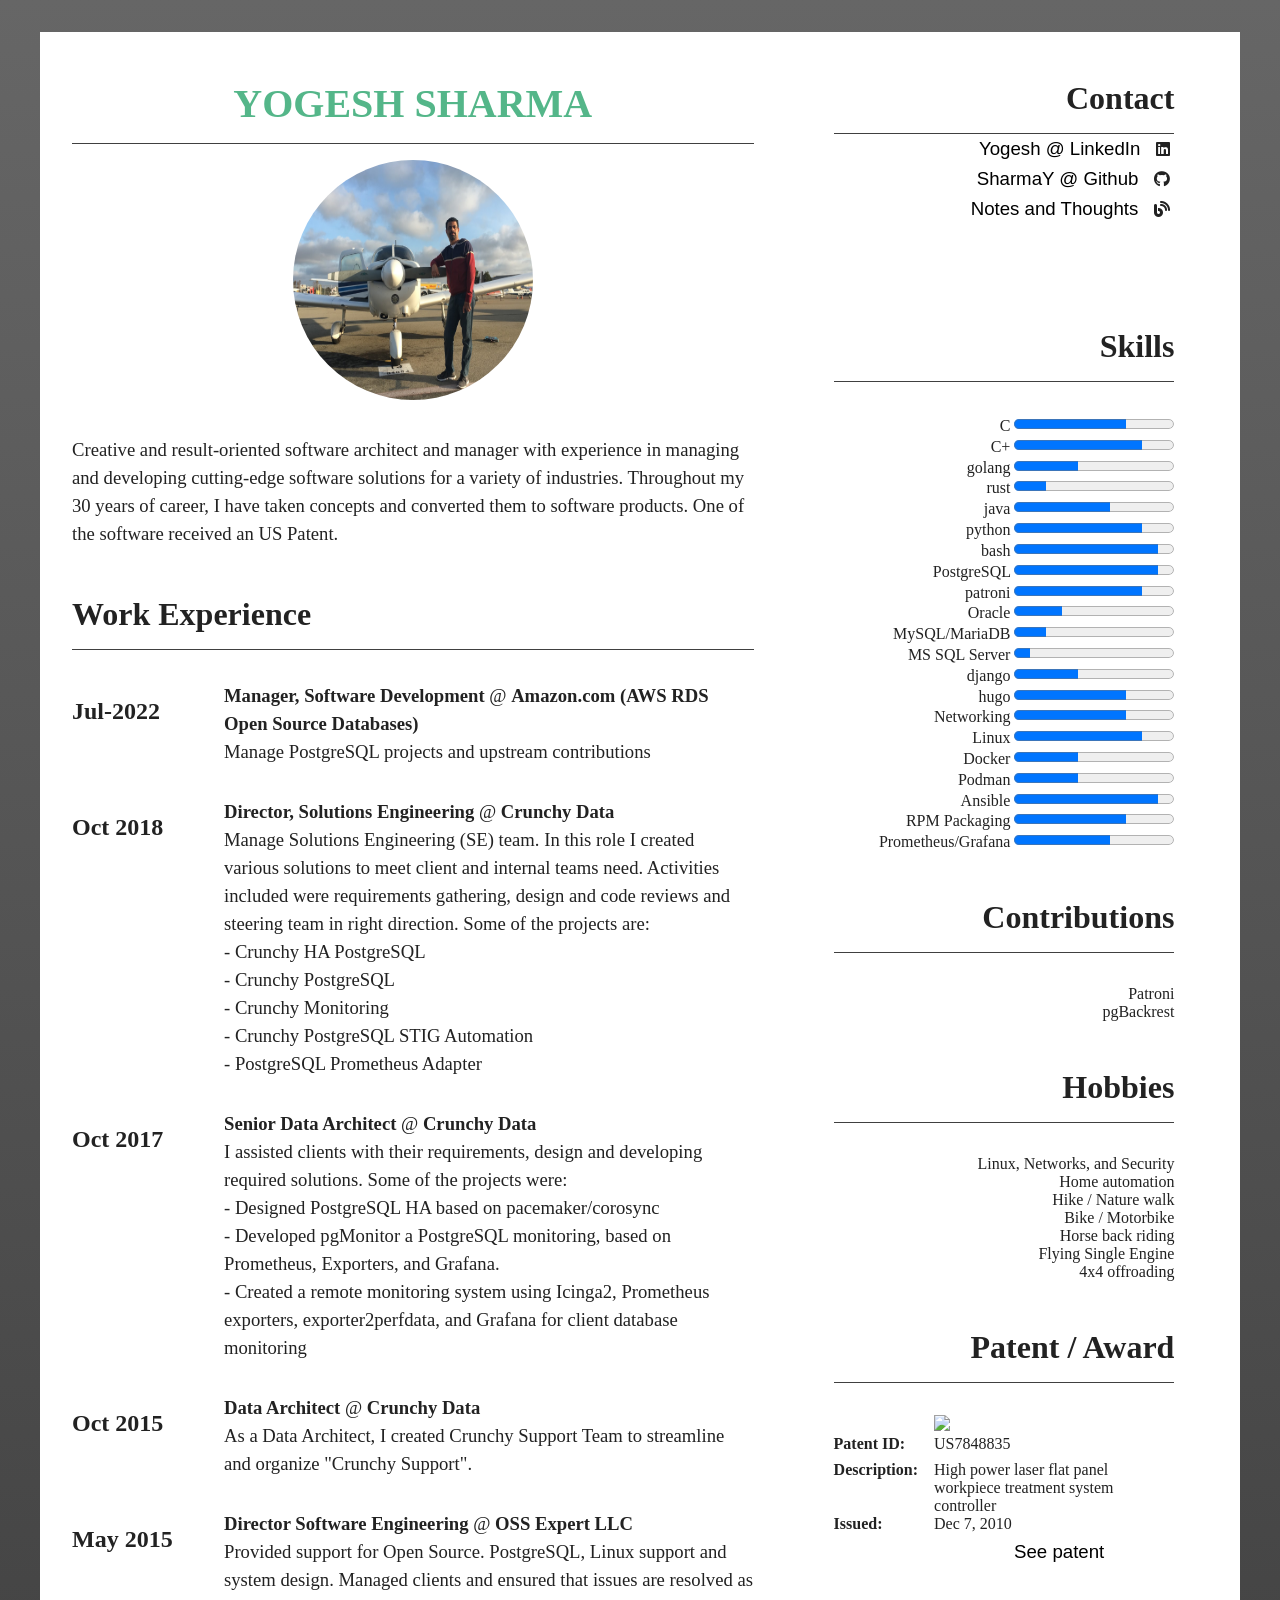
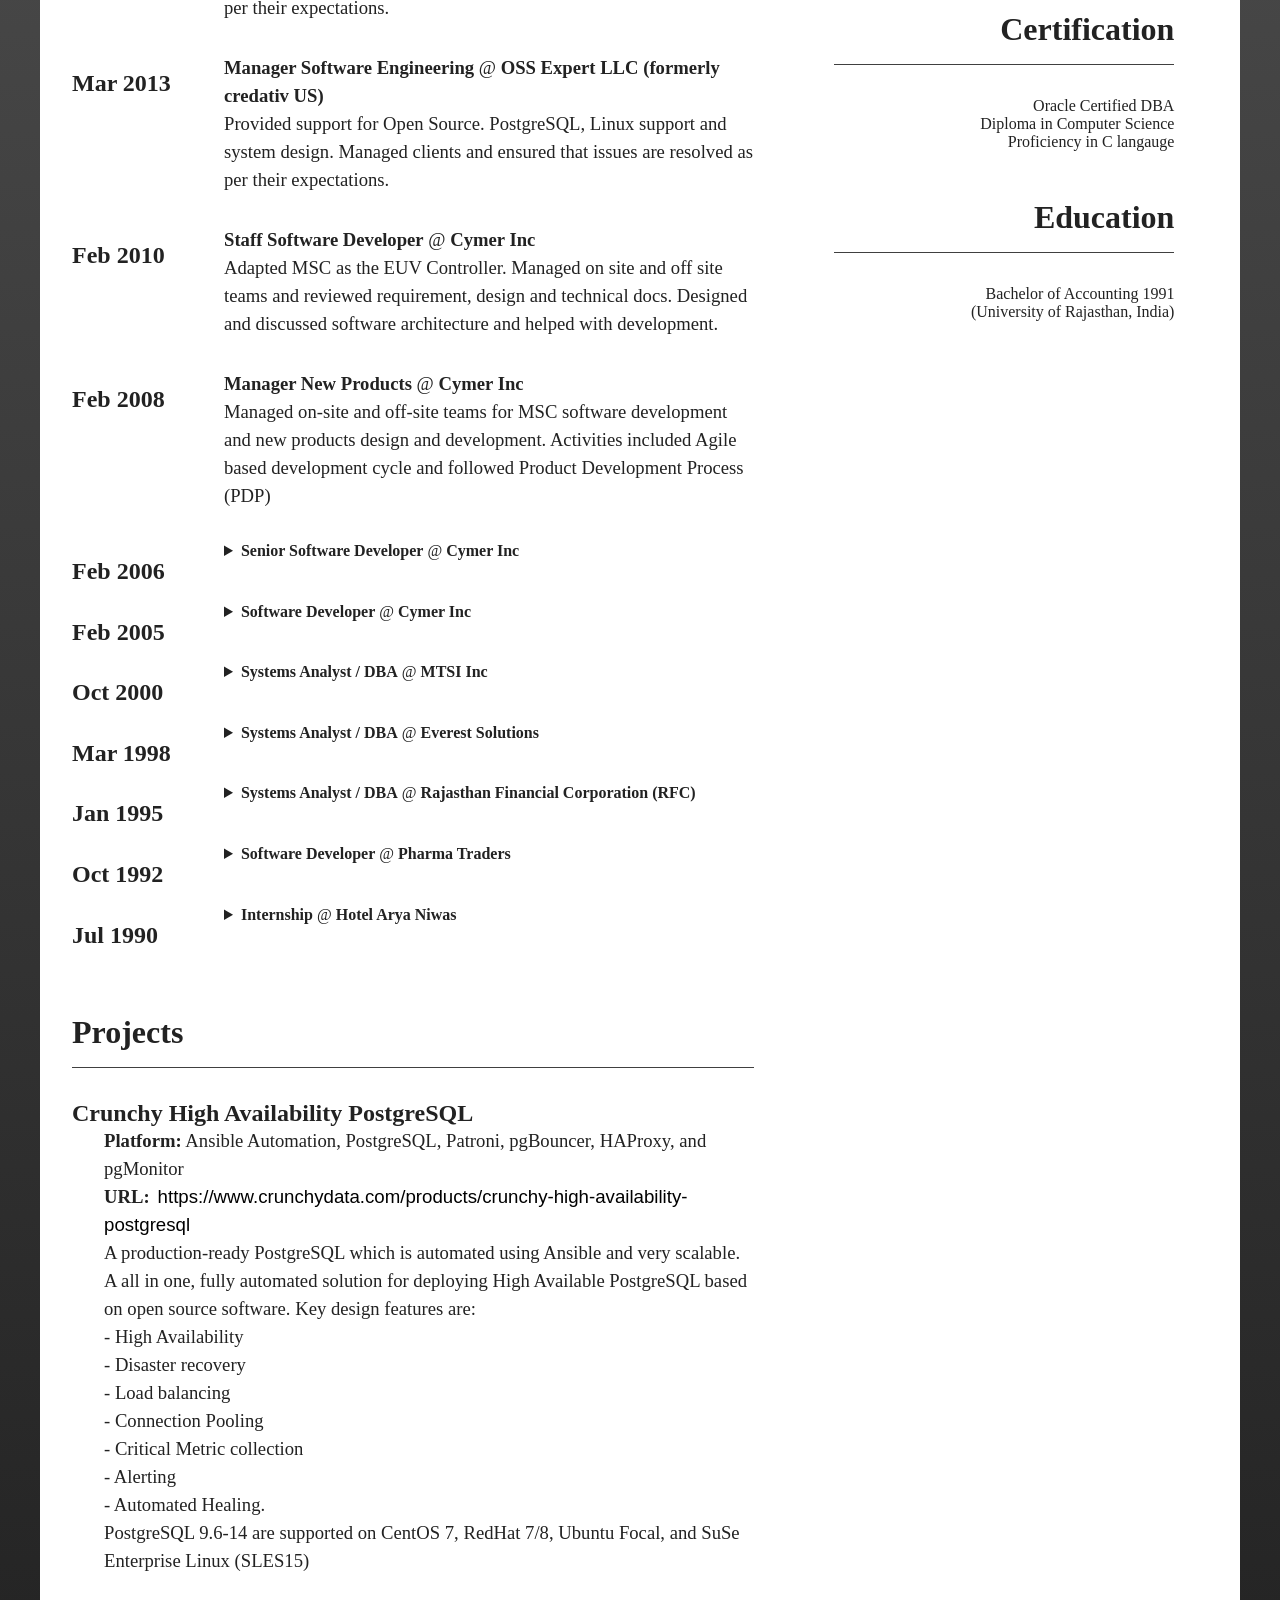
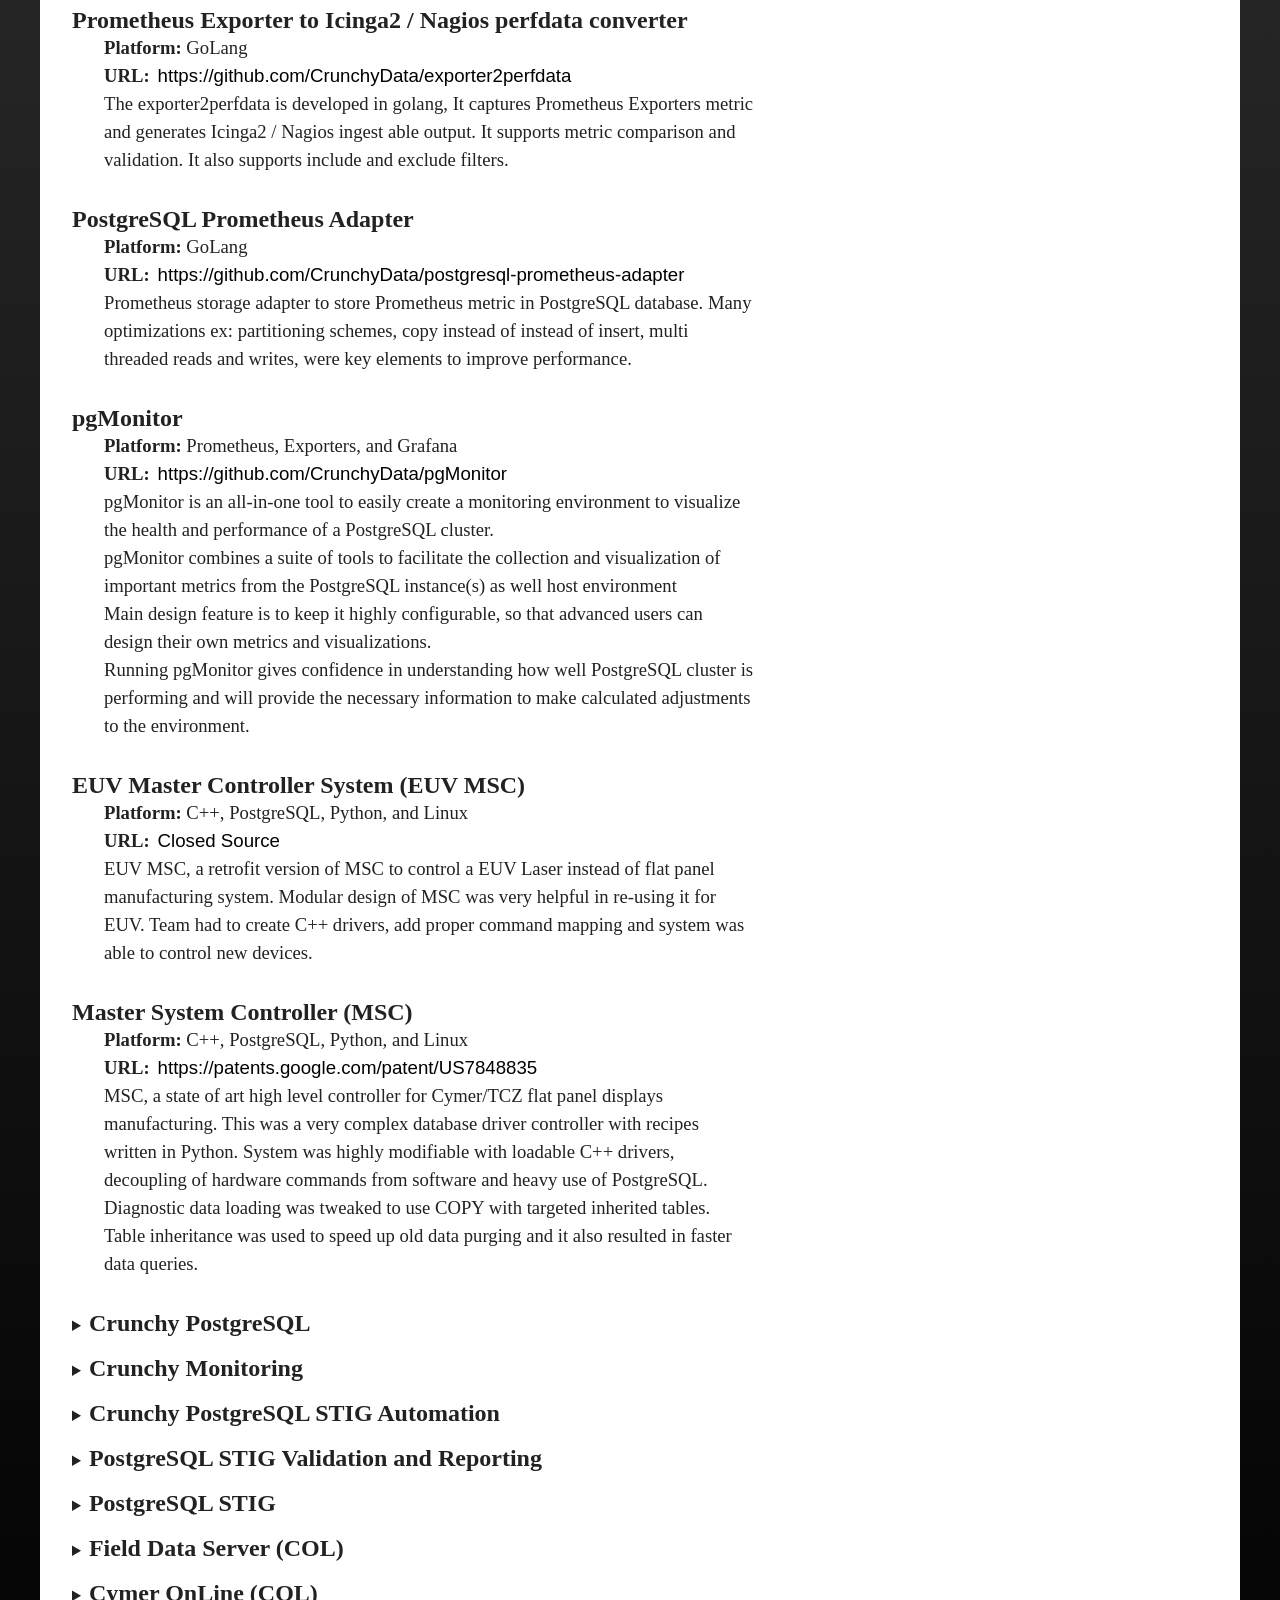
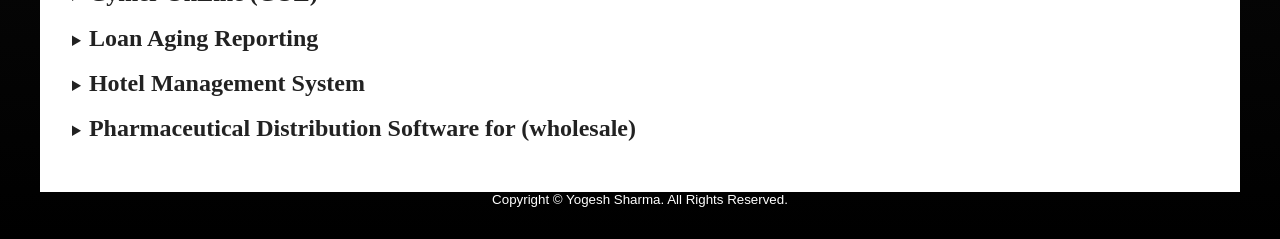
==== commit c2c61854: "deploy: db012a9ee231e4e1d85bdc54669efc1ac76a3230" ====
--- a/index.html
+++ b/index.html
@@ -1 +1 @@
-<!doctype html><html><head><meta name=generator content="Hugo 0.100.1"><title></title><meta charset=utf-8><meta name=author content="Yogesh Sharma"><meta name=viewport content="with=device-width,initial-scale=1"><link rel=stylesheet type=text/css href=/css/main.css><link rel=stylesheet type=text/css href=https://cdnjs.cloudflare.com/ajax/libs/font-awesome/6.1.1/css/all.min.css integrity="sha512-KfkfwYDsLkIlwQp6LFnl8zNdLGxu9YAA1QvwINks4PhcElQSvqcyVLLD9aMhXd13uQjoXtEKNosOWaZqXgel0g==" crossorigin=anonymous referrerpolicy=no-referrer></head><body><main class=cv><div><section class=cv-profile><article><h1>Yogesh Sharma</h1><p></p><img src=/images/me.jpg alt></article></section><section class=cv-profile-summary><article><p>Creative and result-oriented software architect and manager with experience in managing and developing cutting-edge software solutions for a variety of industries. Throughout my 30 years of career, I have taken concepts and converted them to software products. One of the software received an US Patent.</p></article></section><section class=cv-experience><h2>Work Experience</h2><article class=cv-experience-tl><h3>Oct 2018</h3><p class=cv-experience-tl-p><strong>Director, Solutions Engineering</strong> @ <strong>Crunchy Data</strong><br>Manage Solutions Engineering (SE) team. In this role I created various solutions to meet client and internal teams need. Activities included were requirements gathering, design and code reviews and steering team in right direction. Some of the projects are:<br>- Crunchy HA PostgreSQL<br>- Crunchy PostgreSQL<br>- Crunchy Monitoring<br>- Crunchy PostgreSQL STIG Automation<br>- PostgreSQL Prometheus Adapter</p><h3>Oct 2017</h3><p class=cv-experience-tl-p><strong>Senior Data Architect</strong> @ <strong>Crunchy Data</strong><br>I assisted clients with their requirements, design and developing required solutions. Some of the projects were:<br>- Designed PostgreSQL HA based on pacemaker/corosync<br>- Developed pgMonitor a PostgreSQL monitoring, based on Prometheus, Exporters, and Grafana.<br>- Created a remote monitoring system using Icinga2, Prometheus exporters, exporter2perfdata, and Grafana for client database monitoring</p><h3>Oct 2015</h3><p class=cv-experience-tl-p><strong>Data Architect</strong> @ <strong>Crunchy Data</strong><br>As a Data Architect, I created Crunchy Support Team to streamline and organize "Crunchy Support".</p><h3>May 2015</h3><p class=cv-experience-tl-p><strong>Director Software Engineering</strong> @ <strong>OSS Expert LLC</strong><br>Provided support for Open Source. PostgreSQL, Linux support and system design. Managed clients and ensured that issues are resolved as per their expectations.</p><h3>Mar 2013</h3><p class=cv-experience-tl-p><strong>Manager Software Engineering</strong> @ <strong>OSS Expert LLC (formerly credativ US)</strong><br>Provided support for Open Source. PostgreSQL, Linux support and system design. Managed clients and ensured that issues are resolved as per their expectations.</p><h3>Feb 2010</h3><p class=cv-experience-tl-p><strong>Staff Software Developer</strong> @ <strong>Cymer Inc</strong><br>Adapted MSC as the EUV Controller. Managed on site and off site teams and reviewed requirement, design and technical docs. Designed and discussed software architecture and helped with development.</p><h3>Feb 2008</h3><p class=cv-experience-tl-p><strong>Manager New Products</strong> @ <strong>Cymer Inc</strong><br>Managed on-site and off-site teams for MSC software development and new products design and development. Activities included Agile based development cycle and followed Product Development Process (PDP)</p><h3>Feb 2006</h3><details><summary class=cv-experince-summary><strong>Senior Software Developer</strong> @ <strong>Cymer Inc</strong></summary><p class=cv-experience-tl-p>Worked on requirements, design and development of Master System Controller. Activities included code development, Proof of Concept work, design discussion, testing and periodic travel to integration site.</p></details><h3>Feb 2005</h3><details><summary class=cv-experince-summary><strong>Software Developer</strong> @ <strong>Cymer Inc</strong></summary><p class=cv-experience-tl-p>Designed and developed Master System Controller (MSC) for TCZ flat panel system. MSC was designed for versatility due to unavailability of many hardware devices as they were still under development and communication protocol was not ready</p></details><h3>Oct 2000</h3><details><summary class=cv-experince-summary><strong>Systems Analyst / DBA</strong> @ <strong>MTSI Inc</strong></summary><p class=cv-experience-tl-p>Worked as a Oracle DBA to help with Oracle DB optimization for CymerOnLine (COL). Later COL was converted to use PostgreSQL.</p></details><h3>Mar 1998</h3><details><summary class=cv-experince-summary><strong>Systems Analyst / DBA</strong> @ <strong>Everest Solutions</strong></summary><p class=cv-experience-tl-p>First flight of my life, first overseas job, and first snow all happened when I came to USA and started working a consultant at Department of management & Budget in Lansing, MI and 6 months in Minneapolis, MN.</p></details><h3>Jan 1995</h3><details><summary class=cv-experince-summary><strong>Systems Analyst / DBA</strong> @ <strong>Rajasthan Financial Corporation (RFC)</strong></summary><p class=cv-experience-tl-p>Joined Rajasthan Financial Corporation and worked in their IT department. Good to see some high end computer systems, a line printer and finally a dial up modem.</p></details><h3>Oct 1992</h3><details><summary class=cv-experince-summary><strong>Software Developer</strong> @ <strong>Pharma Traders</strong></summary><p class=cv-experience-tl-p>After completing a Diploma in Computer Science, I started working first real Job working computers. Looked at their current clipper based software and suggested redesign in FoxPro (for MSDOS). Along with day to day activities software was development to manage their business. Later one other local business owners also started using this new software</p></details><h3>Jul 1990</h3><details><summary class=cv-experince-summary><strong>Internship</strong> @ <strong>Hotel Arya Niwas</strong></summary><p class=cv-experience-tl-p>While pursuing my bachelors degree in accounting, I started an internship as an accounts assistant. This is where my life has a critical turnaround event. First time in life I saw an IBM XT 8088 system with dual 5.25" floppy drives. This is when I started learning computer and changed my career.</p></details></article></section><section class=cv-project><h2>Projects</h2><article class=cv-project-article><h3>Crunchy High Availability PostgreSQL</h3><p class=cv-project-p><strong>Platform:</strong> Ansible Automation, PostgreSQL, Patroni, pgBouncer, HAProxy, and pgMonitor<br><strong>URL:</strong><a class=ahref href=https://www.crunchydata.com/products/crunchy-high-availability-postgresql>https://www.crunchydata.com/products/crunchy-high-availability-postgresql</a><br>A production-ready PostgreSQL which is automated using Ansible and very scalable.<br>A all in one, fully automated solution for deploying High Available PostgreSQL based on open source software. Key design features are:<br>- High Availability<br>- Disaster recovery<br>- Load balancing<br>- Connection Pooling<br>- Critical Metric collection<br>- Alerting<br>- Automated Healing.<br>PostgreSQL 9.6-14 are supported on CentOS 7, RedHat 7/8, Ubuntu Focal, and SuSe Enterprise Linux (SLES15)</p></article><article class=cv-project-article><h3>Prometheus Exporter to Icinga2 / Nagios perfdata converter</h3><p class=cv-project-p><strong>Platform:</strong> GoLang<br><strong>URL:</strong><a class=ahref href=https://github.com/CrunchyData/exporter2perfdata>https://github.com/CrunchyData/exporter2perfdata</a><br>The exporter2perfdata is developed in golang, It captures Prometheus Exporters metric and generates Icinga2 / Nagios ingest able output. It supports metric comparison and validation. It also supports include and exclude filters.</p></article><article class=cv-project-article><h3>PostgreSQL Prometheus Adapter</h3><p class=cv-project-p><strong>Platform:</strong> GoLang<br><strong>URL:</strong><a class=ahref href=https://github.com/CrunchyData/postgresql-prometheus-adapter>https://github.com/CrunchyData/postgresql-prometheus-adapter</a><br>Prometheus storage adapter to store Prometheus metric in PostgreSQL database. Many optimizations ex: partitioning schemes, copy instead of instead of insert, multi threaded reads and writes, were key elements to improve performance.</p></article><article class=cv-project-article><h3>pgMonitor</h3><p class=cv-project-p><strong>Platform:</strong> Prometheus, Exporters, and Grafana<br><strong>URL:</strong><a class=ahref href=https://github.com/CrunchyData/pgMonitor>https://github.com/CrunchyData/pgMonitor</a><br>pgMonitor is an all-in-one tool to easily create a monitoring environment to visualize the health and performance of a PostgreSQL cluster.<br>pgMonitor combines a suite of tools to facilitate the collection and visualization of important metrics from the PostgreSQL instance(s) as well host environment<br>Main design feature is to keep it highly configurable, so that advanced users can design their own metrics and visualizations.<br>Running pgMonitor gives confidence in understanding how well PostgreSQL cluster is performing and will provide the necessary information to make calculated adjustments to the environment.</p></article><article class=cv-project-article><h3>EUV Master Controller System (EUV MSC)</h3><p class=cv-project-p><strong>Platform:</strong> C++, PostgreSQL, Python, and Linux<br><strong>URL:</strong><a class=ahref href=Closed%20Source>Closed Source</a><br>EUV MSC, a retrofit version of MSC to control a EUV Laser instead of flat panel manufacturing system. Modular design of MSC was very helpful in re-using it for EUV. Team had to create C++ drivers, add proper command mapping and system was able to control new devices.</p></article><article class=cv-project-article><h3>Master System Controller (MSC)</h3><p class=cv-project-p><strong>Platform:</strong> C++, PostgreSQL, Python, and Linux<br><strong>URL:</strong><a class=ahref href=https://patents.google.com/patent/US7848835>https://patents.google.com/patent/US7848835</a><br>MSC, a state of art high level controller for Cymer/TCZ flat panel displays manufacturing. This was a very complex database driver controller with recipes written in Python. System was highly modifiable with loadable C++ drivers, decoupling of hardware commands from software and heavy use of PostgreSQL. Diagnostic data loading was tweaked to use COPY with targeted inherited tables. Table inheritance was used to speed up old data purging and it also resulted in faster data queries.</p></article><article class=cv-project-article><details><summary><h3>Crunchy PostgreSQL</h3></summary><p class=cv-project-p><strong>Platform:</strong> Ansible Automation, PostgreSQL, pgBouncer, and pgMonitor<br><strong>URL:</strong><a class=ahref href=https://www.crunchydata.com/products/crunchy-high-availability-postgresql>https://www.crunchydata.com/products/crunchy-high-availability-postgresql</a><br>A production-ready automation to setup PostgreSQL as Primary or a Replica with pgBackrest and with / without pgBouncer.<br>- PostgreSQL 9.6-14 are supported<br>- CentOS 7, RedHat 7/8, Ubuntu Focal, and SuSe Enterprise Linux (SLES15)</p></details></article><br><article class=cv-project-article><details><summary><h3>Crunchy Monitoring</h3></summary><p class=cv-project-p><strong>Platform:</strong> Ansible Automation, PostgreSQL, and pgMonitor<br><strong>URL:</strong><a class=ahref href=https://www.crunchydata.com/products/crunchy-high-availability-postgresql>https://www.crunchydata.com/products/crunchy-high-availability-postgresql</a><br>A production-ready automation to setup and configure pgMonitor.<br>- PostgreSQL 9.6-14 are supported<br>- CentOS 7, RedHat 7/8, Ubuntu Focal, and SuSe Enterprise Linux (SLES15)</p></details></article><br><article class=cv-project-article><details><summary><h3>Crunchy PostgreSQL STIG Automation</h3></summary><p class=cv-project-p><strong>Platform:</strong> Ansible Automation<br><strong>URL:</strong><a class=ahref href=Private%20Repository>Private Repository</a><br>Ansible-based playbook to make a PostgreSQL instance compliant to the STIG standard. This playbook supports three mode of operations.<br>Assesses - remote database against STIG controls.<br>dryrun - Runs "check" but additionally provides remediation steps as output.<br>Remediate - Performs the STIG assessment and takes the necessary corrective actions to bring the database into compliance.</p></details></article><br><article class=cv-project-article><details><summary><h3>PostgreSQL STIG Validation and Reporting</h3></summary><p class=cv-project-p><strong>Platform:</strong> PostgreSQL, Linux, Chef/Inspec<br><strong>URL:</strong><a class=ahref href=https://github.com/CrunchyData/pgstigcheck-inspec>https://github.com/CrunchyData/pgstigcheck-inspec</a><br>A Chef Inspec based PostgreSQL STIG validation and reporting tool with collaboration with MITRE group</p></details></article><br><article class=cv-project-article><details><summary><h3>PostgreSQL STIG</h3></summary><p class=cv-project-p><strong>Platform:</strong> PostgreSQL, Linux<br><strong>URL:</strong><a class=ahref href=https://www.stigviewer.com/stig/postgresql_9.x/>https://www.stigviewer.com/stig/postgresql_9.x/</a><br>PostgreSQL 9.6 Secure Technical Implementation Guide (STIG) guidelines. Later STIG was updated to include PostgreSQL version 10, 11, and 12</p></details></article><br><article class=cv-project-article><details><summary><h3>Field Data Server (COL)</h3></summary><p class=cv-project-p><strong>Platform:</strong> PostgreSQL<br><strong>URL:</strong><a class=ahref href=Closed%20Source>Closed Source</a><br>Central PostgreSQL server to store COL collected data in efficient manner. Optimize inbound and data load process and periodic PostgreSQL optimization</p></details></article><br><article class=cv-project-article><details><summary><h3>Cymer OnLine (COL)</h3></summary><p class=cv-project-p><strong>Platform:</strong> Oracle / PostgreSQL, JSP, C++, Python, Java<br><strong>URL:</strong><a class=ahref href=Closed%20Source>Closed Source</a><br>Innovative system to collect, process and store DUV Laser diagnostics, configuration and health data at periodic interval for predictive analysis and preventative maintenance. Software was design to utilize Oracle but later it was converted to use PostgreSQL.</p></details></article><br><article class=cv-project-article><details><summary><h3>Loan Aging Reporting</h3></summary><p class=cv-project-p><strong>Platform:</strong> MSDOS, FoxPro, SQL<br><strong>URL:</strong><a class=ahref href=Closed%20Source>Closed Source</a><br>Loan aging analysis software to eliminate lengthy manual printed reporting and convert to an easy to use user friendly interface</p></details></article><br><article class=cv-project-article><details><summary><h3>Hotel Management System</h3></summary><p class=cv-project-p><strong>Platform:</strong> MSDOS, FoxPro, SQL<br><strong>URL:</strong><a class=ahref href=Closed%20Source>Closed Source</a><br>Hotel front desk management software to handle Room Reservation, Allocation, and Invoicing.</p></details></article><br><article class=cv-project-article><details><summary><h3>Pharmaceutical Distribution Software for (wholesale)</h3></summary><p class=cv-project-p><strong>Platform:</strong> MSDOS, FoxPro, SQL<br><strong>URL:</strong><a class=ahref href=Closed%20Source>Closed Source</a><br>Pharmaceutical distribution system for managing wholesale distributors day to day working. Managing Purchase, Sales, Return, Inventory, and Accounting</p></details></article><br></section></div><div><section class=cv-contacts><article class=cv-contacts-article><h2>Contact</h2><ul><li><div class=onlyScreen><a href=https://linkedin.com/in/mryogeshsharma>Yogesh @ LinkedIn</a><i class="fa-brands fa-linkedin"></div></i></li><li><div class=onlyScreen><a href=https://github.com/sharmay>SharmaY @ Github</a><i class="fa-brands fa-github"></div></i></li><li><div class=onlyScreen><a href=https://blog.catprosystems.com/>Notes and Thoughts</a><i class="fa-solid fa-blog"></div></i></li><li><div class=onlyPrint><a href=https://yogeshsharma.gitlab.io/>https://yogeshsharma.gitlab.io/</a><i class="fa-solid fa-globe"></div></i></li><li><div class=onlyPrint><a href=https://sharmay.github.io/>https://sharmay.github.io/</a><i class="fa-solid fa-globe"></div></i></li><li><div class=onlyPrint><a href=https://linkedin.com/in/mryogeshsharma>https://linkedin.com/in/mryogeshsharma</a><i class="fa-brands fa-linkedin"></div></i></li><li><div class=onlyPrint><a href=https://github.com/sharmay>https://github.com/sharmay</a><i class="fa-brands fa-github"></div></i></li><li><div class=onlyPrint><a href=https://blog.catprosystems.com/>https://blog.catprosystems.com/</a><i class="fa-solid fa-blog"></div></i></li><li><div class=onlyPrint><a href=mailto:yogesh.sharma@catprosystems.com>yogesh.sharma@catprosystems.com</a><i class="fa-solid fa-envelope"></div></i></li><li><div class=onlyPrint><a href=#ZgotmplZ>+1-562-499-9644</a><i class="fa-solid fa-square-phone"></div></i></li></ul></article></section><section class=cv-skills><article class=cv-skills-article><h2>Skills</h2><ul><li>C <progress class=cv-progress value=7 max=10>Level 7</progress></li><li>C+ <progress class=cv-progress value=8 max=10>Level 8</progress></li><li>golang <progress class=cv-progress value=4 max=10>Level 4</progress></li><li>rust <progress class=cv-progress value=2 max=10>Level 2</progress></li><li>java <progress class=cv-progress value=6 max=10>Level 6</progress></li><li>python <progress class=cv-progress value=8 max=10>Level 8</progress></li><li>bash <progress class=cv-progress value=9 max=10>Level 9</progress></li><li>PostgreSQL <progress class=cv-progress value=9 max=10>Level 9</progress></li><li>patroni <progress class=cv-progress value=8 max=10>Level 8</progress></li><li>Oracle <progress class=cv-progress value=3 max=10>Level 3</progress></li><li>MySQL/MariaDB <progress class=cv-progress value=2 max=10>Level 2</progress></li><li>MS SQL Server <progress class=cv-progress value=1 max=10>Level 1</progress></li><li>django <progress class=cv-progress value=4 max=10>Level 4</progress></li><li>hugo <progress class=cv-progress value=7 max=10>Level 7</progress></li><li>Networking <progress class=cv-progress value=7 max=10>Level 7</progress></li><li>Linux <progress class=cv-progress value=8 max=10>Level 8</progress></li><li>Docker <progress class=cv-progress value=4 max=10>Level 4</progress></li><li>Podman <progress class=cv-progress value=4 max=10>Level 4</progress></li><li>Ansible <progress class=cv-progress value=9 max=10>Level 9</progress></li><li>RPM Packaging <progress class=cv-progress value=7 max=10>Level 7</progress></li><li>Prometheus/Grafana <progress class=cv-progress value=6 max=10>Level 6</progress></li></article></section><section class=cv-contributions><article class=cv-contributions-article><h2>Contributions</h2><ul><li>Patroni</li><li>pgBackrest</li></ul></article></section><section class=cv-hobbies><article class=cv-hobbies-article><h2>Hobbies</h2><ul><li>Linux, Networks, and Security</li><li>Home automation</li><li>Hike / Nature walk</li><li>Bike / Motorbike</li><li>Horse back riding</li><li>Flying Single Engine</li><li>4x4 offroading</li></ul></article></section><section class=cv-awards><h2>Patent / Award</h2><article class=cv-awards-article><dl><dt class=dt-heading></dt><dd class=dt-data><img src=https://patentimages.storage.googleapis.com/54/93/e1/eb202f658d617d/US07848835-20101207-D00000.png></dd><dt class=dt-heading>Patent ID:</dt><dd class=dt-data>US7848835</dd><dt class=dt-heading>Description:</dt><dd class=dt-data>High power laser flat panel workpiece treatment system controller</dd><dt class=dt-heading>Issued:</dt><dd class=dt-data>Dec 7, 2010</dd><dt class=dt-heading></dt><dd class=dt-data><a href=http://www.google.com/patents/US7848835>See patent</a></dd></dl></article></section><section class=cv-certifications><article class=cv-certifications-article><h2>Certification</h2><ul><li>Oracle Certified DBA</li><li>Diploma in Computer Science</li><li>Proficiency in C langauge</li></ul></article></section><section class=cv-education><article class=cv-education-article><h2>Education</h2><ul><li>Bachelor of Accounting 1991<br>(University of Rajasthan, India)</li></ul></article></section></div></main><footer>Copyright &copy; Yogesh Sharma. All Rights Reserved.</footer></body></html>+<!doctype html><html><head><meta name=generator content="Hugo 0.101.0"><title></title><meta charset=utf-8><meta name=author content="Yogesh Sharma"><meta name=viewport content="with=device-width,initial-scale=1"><link rel=stylesheet type=text/css href=/css/main.css><link rel=stylesheet type=text/css href=https://cdnjs.cloudflare.com/ajax/libs/font-awesome/6.1.1/css/all.min.css integrity="sha512-KfkfwYDsLkIlwQp6LFnl8zNdLGxu9YAA1QvwINks4PhcElQSvqcyVLLD9aMhXd13uQjoXtEKNosOWaZqXgel0g==" crossorigin=anonymous referrerpolicy=no-referrer></head><body><main class=cv><div><section class=cv-profile><article><h1>Yogesh Sharma</h1><p></p><img src=/images/me.jpg alt></article></section><section class=cv-profile-summary><article><p>Creative and result-oriented software architect and manager with experience in managing and developing cutting-edge software solutions for a variety of industries. Throughout my 30 years of career, I have taken concepts and converted them to software products. One of the software received an US Patent.</p></article></section><section class=cv-experience><h2>Work Experience</h2><article class=cv-experience-tl><h3>Jul-2022</h3><p class=cv-experience-tl-p><strong>Manager, Software Development</strong> @ <strong>Amazon.com (AWS RDS Open Source Databases)</strong><br>Manage PostgreSQL projects and upstream contributions</p><h3>Oct 2018</h3><p class=cv-experience-tl-p><strong>Director, Solutions Engineering</strong> @ <strong>Crunchy Data</strong><br>Manage Solutions Engineering (SE) team. In this role I created various solutions to meet client and internal teams need. Activities included were requirements gathering, design and code reviews and steering team in right direction. Some of the projects are:<br>- Crunchy HA PostgreSQL<br>- Crunchy PostgreSQL<br>- Crunchy Monitoring<br>- Crunchy PostgreSQL STIG Automation<br>- PostgreSQL Prometheus Adapter</p><h3>Oct 2017</h3><p class=cv-experience-tl-p><strong>Senior Data Architect</strong> @ <strong>Crunchy Data</strong><br>I assisted clients with their requirements, design and developing required solutions. Some of the projects were:<br>- Designed PostgreSQL HA based on pacemaker/corosync<br>- Developed pgMonitor a PostgreSQL monitoring, based on Prometheus, Exporters, and Grafana.<br>- Created a remote monitoring system using Icinga2, Prometheus exporters, exporter2perfdata, and Grafana for client database monitoring</p><h3>Oct 2015</h3><p class=cv-experience-tl-p><strong>Data Architect</strong> @ <strong>Crunchy Data</strong><br>As a Data Architect, I created Crunchy Support Team to streamline and organize "Crunchy Support".</p><h3>May 2015</h3><p class=cv-experience-tl-p><strong>Director Software Engineering</strong> @ <strong>OSS Expert LLC</strong><br>Provided support for Open Source. PostgreSQL, Linux support and system design. Managed clients and ensured that issues are resolved as per their expectations.</p><h3>Mar 2013</h3><p class=cv-experience-tl-p><strong>Manager Software Engineering</strong> @ <strong>OSS Expert LLC (formerly credativ US)</strong><br>Provided support for Open Source. PostgreSQL, Linux support and system design. Managed clients and ensured that issues are resolved as per their expectations.</p><h3>Feb 2010</h3><p class=cv-experience-tl-p><strong>Staff Software Developer</strong> @ <strong>Cymer Inc</strong><br>Adapted MSC as the EUV Controller. Managed on site and off site teams and reviewed requirement, design and technical docs. Designed and discussed software architecture and helped with development.</p><h3>Feb 2008</h3><p class=cv-experience-tl-p><strong>Manager New Products</strong> @ <strong>Cymer Inc</strong><br>Managed on-site and off-site teams for MSC software development and new products design and development. Activities included Agile based development cycle and followed Product Development Process (PDP)</p><h3>Feb 2006</h3><details><summary class=cv-experince-summary><strong>Senior Software Developer</strong> @ <strong>Cymer Inc</strong></summary><p class=cv-experience-tl-p>Worked on requirements, design and development of Master System Controller. Activities included code development, Proof of Concept work, design discussion, testing and periodic travel to integration site.</p></details><h3>Feb 2005</h3><details><summary class=cv-experince-summary><strong>Software Developer</strong> @ <strong>Cymer Inc</strong></summary><p class=cv-experience-tl-p>Designed and developed Master System Controller (MSC) for TCZ flat panel system. MSC was designed for versatility due to unavailability of many hardware devices as they were still under development and communication protocol was not ready</p></details><h3>Oct 2000</h3><details><summary class=cv-experince-summary><strong>Systems Analyst / DBA</strong> @ <strong>MTSI Inc</strong></summary><p class=cv-experience-tl-p>Worked as a Oracle DBA to help with Oracle DB optimization for CymerOnLine (COL). Later COL was converted to use PostgreSQL.</p></details><h3>Mar 1998</h3><details><summary class=cv-experince-summary><strong>Systems Analyst / DBA</strong> @ <strong>Everest Solutions</strong></summary><p class=cv-experience-tl-p>First flight of my life, first overseas job, and first snow all happened when I came to USA and started working a consultant at Department of management & Budget in Lansing, MI and 6 months in Minneapolis, MN.</p></details><h3>Jan 1995</h3><details><summary class=cv-experince-summary><strong>Systems Analyst / DBA</strong> @ <strong>Rajasthan Financial Corporation (RFC)</strong></summary><p class=cv-experience-tl-p>Joined Rajasthan Financial Corporation and worked in their IT department. Good to see some high end computer systems, a line printer and finally a dial up modem.</p></details><h3>Oct 1992</h3><details><summary class=cv-experince-summary><strong>Software Developer</strong> @ <strong>Pharma Traders</strong></summary><p class=cv-experience-tl-p>After completing a Diploma in Computer Science, I started working first real Job working computers. Looked at their current clipper based software and suggested redesign in FoxPro (for MSDOS). Along with day to day activities software was development to manage their business. Later one other local business owners also started using this new software</p></details><h3>Jul 1990</h3><details><summary class=cv-experince-summary><strong>Internship</strong> @ <strong>Hotel Arya Niwas</strong></summary><p class=cv-experience-tl-p>While pursuing my bachelors degree in accounting, I started an internship as an accounts assistant. This is where my life has a critical turnaround event. First time in life I saw an IBM XT 8088 system with dual 5.25" floppy drives. This is when I started learning computer and changed my career.</p></details></article></section><section class=cv-project><h2>Projects</h2><article class=cv-project-article><h3>Crunchy High Availability PostgreSQL</h3><p class=cv-project-p><strong>Platform:</strong> Ansible Automation, PostgreSQL, Patroni, pgBouncer, HAProxy, and pgMonitor<br><strong>URL:</strong><a class=ahref href=https://www.crunchydata.com/products/crunchy-high-availability-postgresql>https://www.crunchydata.com/products/crunchy-high-availability-postgresql</a><br>A production-ready PostgreSQL which is automated using Ansible and very scalable.<br>A all in one, fully automated solution for deploying High Available PostgreSQL based on open source software. Key design features are:<br>- High Availability<br>- Disaster recovery<br>- Load balancing<br>- Connection Pooling<br>- Critical Metric collection<br>- Alerting<br>- Automated Healing.<br>PostgreSQL 9.6-14 are supported on CentOS 7, RedHat 7/8, Ubuntu Focal, and SuSe Enterprise Linux (SLES15)</p></article><article class=cv-project-article><h3>Prometheus Exporter to Icinga2 / Nagios perfdata converter</h3><p class=cv-project-p><strong>Platform:</strong> GoLang<br><strong>URL:</strong><a class=ahref href=https://github.com/CrunchyData/exporter2perfdata>https://github.com/CrunchyData/exporter2perfdata</a><br>The exporter2perfdata is developed in golang, It captures Prometheus Exporters metric and generates Icinga2 / Nagios ingest able output. It supports metric comparison and validation. It also supports include and exclude filters.</p></article><article class=cv-project-article><h3>PostgreSQL Prometheus Adapter</h3><p class=cv-project-p><strong>Platform:</strong> GoLang<br><strong>URL:</strong><a class=ahref href=https://github.com/CrunchyData/postgresql-prometheus-adapter>https://github.com/CrunchyData/postgresql-prometheus-adapter</a><br>Prometheus storage adapter to store Prometheus metric in PostgreSQL database. Many optimizations ex: partitioning schemes, copy instead of instead of insert, multi threaded reads and writes, were key elements to improve performance.</p></article><article class=cv-project-article><h3>pgMonitor</h3><p class=cv-project-p><strong>Platform:</strong> Prometheus, Exporters, and Grafana<br><strong>URL:</strong><a class=ahref href=https://github.com/CrunchyData/pgMonitor>https://github.com/CrunchyData/pgMonitor</a><br>pgMonitor is an all-in-one tool to easily create a monitoring environment to visualize the health and performance of a PostgreSQL cluster.<br>pgMonitor combines a suite of tools to facilitate the collection and visualization of important metrics from the PostgreSQL instance(s) as well host environment<br>Main design feature is to keep it highly configurable, so that advanced users can design their own metrics and visualizations.<br>Running pgMonitor gives confidence in understanding how well PostgreSQL cluster is performing and will provide the necessary information to make calculated adjustments to the environment.</p></article><article class=cv-project-article><h3>EUV Master Controller System (EUV MSC)</h3><p class=cv-project-p><strong>Platform:</strong> C++, PostgreSQL, Python, and Linux<br><strong>URL:</strong><a class=ahref href=Closed%20Source>Closed Source</a><br>EUV MSC, a retrofit version of MSC to control a EUV Laser instead of flat panel manufacturing system. Modular design of MSC was very helpful in re-using it for EUV. Team had to create C++ drivers, add proper command mapping and system was able to control new devices.</p></article><article class=cv-project-article><h3>Master System Controller (MSC)</h3><p class=cv-project-p><strong>Platform:</strong> C++, PostgreSQL, Python, and Linux<br><strong>URL:</strong><a class=ahref href=https://patents.google.com/patent/US7848835>https://patents.google.com/patent/US7848835</a><br>MSC, a state of art high level controller for Cymer/TCZ flat panel displays manufacturing. This was a very complex database driver controller with recipes written in Python. System was highly modifiable with loadable C++ drivers, decoupling of hardware commands from software and heavy use of PostgreSQL. Diagnostic data loading was tweaked to use COPY with targeted inherited tables. Table inheritance was used to speed up old data purging and it also resulted in faster data queries.</p></article><article class=cv-project-article><details><summary><h3>Crunchy PostgreSQL</h3></summary><p class=cv-project-p><strong>Platform:</strong> Ansible Automation, PostgreSQL, pgBouncer, and pgMonitor<br><strong>URL:</strong><a class=ahref href=https://www.crunchydata.com/products/crunchy-high-availability-postgresql>https://www.crunchydata.com/products/crunchy-high-availability-postgresql</a><br>A production-ready automation to setup PostgreSQL as Primary or a Replica with pgBackrest and with / without pgBouncer.<br>- PostgreSQL 9.6-14 are supported<br>- CentOS 7, RedHat 7/8, Ubuntu Focal, and SuSe Enterprise Linux (SLES15)</p></details></article><br><article class=cv-project-article><details><summary><h3>Crunchy Monitoring</h3></summary><p class=cv-project-p><strong>Platform:</strong> Ansible Automation, PostgreSQL, and pgMonitor<br><strong>URL:</strong><a class=ahref href=https://www.crunchydata.com/products/crunchy-high-availability-postgresql>https://www.crunchydata.com/products/crunchy-high-availability-postgresql</a><br>A production-ready automation to setup and configure pgMonitor.<br>- PostgreSQL 9.6-14 are supported<br>- CentOS 7, RedHat 7/8, Ubuntu Focal, and SuSe Enterprise Linux (SLES15)</p></details></article><br><article class=cv-project-article><details><summary><h3>Crunchy PostgreSQL STIG Automation</h3></summary><p class=cv-project-p><strong>Platform:</strong> Ansible Automation<br><strong>URL:</strong><a class=ahref href=Private%20Repository>Private Repository</a><br>Ansible-based playbook to make a PostgreSQL instance compliant to the STIG standard. This playbook supports three mode of operations.<br>Assesses - remote database against STIG controls.<br>dryrun - Runs "check" but additionally provides remediation steps as output.<br>Remediate - Performs the STIG assessment and takes the necessary corrective actions to bring the database into compliance.</p></details></article><br><article class=cv-project-article><details><summary><h3>PostgreSQL STIG Validation and Reporting</h3></summary><p class=cv-project-p><strong>Platform:</strong> PostgreSQL, Linux, Chef/Inspec<br><strong>URL:</strong><a class=ahref href=https://github.com/CrunchyData/pgstigcheck-inspec>https://github.com/CrunchyData/pgstigcheck-inspec</a><br>A Chef Inspec based PostgreSQL STIG validation and reporting tool with collaboration with MITRE group</p></details></article><br><article class=cv-project-article><details><summary><h3>PostgreSQL STIG</h3></summary><p class=cv-project-p><strong>Platform:</strong> PostgreSQL, Linux<br><strong>URL:</strong><a class=ahref href=https://www.stigviewer.com/stig/postgresql_9.x/>https://www.stigviewer.com/stig/postgresql_9.x/</a><br>PostgreSQL 9.6 Secure Technical Implementation Guide (STIG) guidelines. Later STIG was updated to include PostgreSQL version 10, 11, and 12</p></details></article><br><article class=cv-project-article><details><summary><h3>Field Data Server (COL)</h3></summary><p class=cv-project-p><strong>Platform:</strong> PostgreSQL<br><strong>URL:</strong><a class=ahref href=Closed%20Source>Closed Source</a><br>Central PostgreSQL server to store COL collected data in efficient manner. Optimize inbound and data load process and periodic PostgreSQL optimization</p></details></article><br><article class=cv-project-article><details><summary><h3>Cymer OnLine (COL)</h3></summary><p class=cv-project-p><strong>Platform:</strong> Oracle / PostgreSQL, JSP, C++, Python, Java<br><strong>URL:</strong><a class=ahref href=Closed%20Source>Closed Source</a><br>Innovative system to collect, process and store DUV Laser diagnostics, configuration and health data at periodic interval for predictive analysis and preventative maintenance. Software was design to utilize Oracle but later it was converted to use PostgreSQL.</p></details></article><br><article class=cv-project-article><details><summary><h3>Loan Aging Reporting</h3></summary><p class=cv-project-p><strong>Platform:</strong> MSDOS, FoxPro, SQL<br><strong>URL:</strong><a class=ahref href=Closed%20Source>Closed Source</a><br>Loan aging analysis software to eliminate lengthy manual printed reporting and convert to an easy to use user friendly interface</p></details></article><br><article class=cv-project-article><details><summary><h3>Hotel Management System</h3></summary><p class=cv-project-p><strong>Platform:</strong> MSDOS, FoxPro, SQL<br><strong>URL:</strong><a class=ahref href=Closed%20Source>Closed Source</a><br>Hotel front desk management software to handle Room Reservation, Allocation, and Invoicing.</p></details></article><br><article class=cv-project-article><details><summary><h3>Pharmaceutical Distribution Software for (wholesale)</h3></summary><p class=cv-project-p><strong>Platform:</strong> MSDOS, FoxPro, SQL<br><strong>URL:</strong><a class=ahref href=Closed%20Source>Closed Source</a><br>Pharmaceutical distribution system for managing wholesale distributors day to day working. Managing Purchase, Sales, Return, Inventory, and Accounting</p></details></article><br></section></div><div><section class=cv-contacts><article class=cv-contacts-article><h2>Contact</h2><ul><li><div class=onlyScreen><a href=https://linkedin.com/in/mryogeshsharma>Yogesh @ LinkedIn</a><i class="fa-brands fa-linkedin"></div></i></li><li><div class=onlyScreen><a href=https://github.com/sharmay>SharmaY @ Github</a><i class="fa-brands fa-github"></div></i></li><li><div class=onlyScreen><a href=https://blog.catprosystems.com/>Notes and Thoughts</a><i class="fa-solid fa-blog"></div></i></li><li><div class=onlyPrint><a href=https://yogeshsharma.gitlab.io/>https://yogeshsharma.gitlab.io/</a><i class="fa-solid fa-globe"></div></i></li><li><div class=onlyPrint><a href=https://sharmay.github.io/>https://sharmay.github.io/</a><i class="fa-solid fa-globe"></div></i></li><li><div class=onlyPrint><a href=https://linkedin.com/in/mryogeshsharma>https://linkedin.com/in/mryogeshsharma</a><i class="fa-brands fa-linkedin"></div></i></li><li><div class=onlyPrint><a href=https://github.com/sharmay>https://github.com/sharmay</a><i class="fa-brands fa-github"></div></i></li><li><div class=onlyPrint><a href=https://blog.catprosystems.com/>https://blog.catprosystems.com/</a><i class="fa-solid fa-blog"></div></i></li><li><div class=onlyPrint><a href=mailto:yogesh.sharma@catprosystems.com>yogesh.sharma@catprosystems.com</a><i class="fa-solid fa-envelope"></div></i></li><li><div class=onlyPrint><a href=#ZgotmplZ>+1-562-499-9644</a><i class="fa-solid fa-square-phone"></div></i></li></ul></article></section><section class=cv-skills><article class=cv-skills-article><h2>Skills</h2><ul><li>C <progress class=cv-progress value=7 max=10>Level 7</progress></li><li>C+ <progress class=cv-progress value=8 max=10>Level 8</progress></li><li>golang <progress class=cv-progress value=4 max=10>Level 4</progress></li><li>rust <progress class=cv-progress value=2 max=10>Level 2</progress></li><li>java <progress class=cv-progress value=6 max=10>Level 6</progress></li><li>python <progress class=cv-progress value=8 max=10>Level 8</progress></li><li>bash <progress class=cv-progress value=9 max=10>Level 9</progress></li><li>PostgreSQL <progress class=cv-progress value=9 max=10>Level 9</progress></li><li>patroni <progress class=cv-progress value=8 max=10>Level 8</progress></li><li>Oracle <progress class=cv-progress value=3 max=10>Level 3</progress></li><li>MySQL/MariaDB <progress class=cv-progress value=2 max=10>Level 2</progress></li><li>MS SQL Server <progress class=cv-progress value=1 max=10>Level 1</progress></li><li>django <progress class=cv-progress value=4 max=10>Level 4</progress></li><li>hugo <progress class=cv-progress value=7 max=10>Level 7</progress></li><li>Networking <progress class=cv-progress value=7 max=10>Level 7</progress></li><li>Linux <progress class=cv-progress value=8 max=10>Level 8</progress></li><li>Docker <progress class=cv-progress value=4 max=10>Level 4</progress></li><li>Podman <progress class=cv-progress value=4 max=10>Level 4</progress></li><li>Ansible <progress class=cv-progress value=9 max=10>Level 9</progress></li><li>RPM Packaging <progress class=cv-progress value=7 max=10>Level 7</progress></li><li>Prometheus/Grafana <progress class=cv-progress value=6 max=10>Level 6</progress></li></article></section><section class=cv-contributions><article class=cv-contributions-article><h2>Contributions</h2><ul><li>Patroni</li><li>pgBackrest</li></ul></article></section><section class=cv-hobbies><article class=cv-hobbies-article><h2>Hobbies</h2><ul><li>Linux, Networks, and Security</li><li>Home automation</li><li>Hike / Nature walk</li><li>Bike / Motorbike</li><li>Horse back riding</li><li>Flying Single Engine</li><li>4x4 offroading</li></ul></article></section><section class=cv-awards><h2>Patent / Award</h2><article class=cv-awards-article><dl><dt class=dt-heading></dt><dd class=dt-data><img src=https://patentimages.storage.googleapis.com/54/93/e1/eb202f658d617d/US07848835-20101207-D00000.png></dd><dt class=dt-heading>Patent ID:</dt><dd class=dt-data>US7848835</dd><dt class=dt-heading>Description:</dt><dd class=dt-data>High power laser flat panel workpiece treatment system controller</dd><dt class=dt-heading>Issued:</dt><dd class=dt-data>Dec 7, 2010</dd><dt class=dt-heading></dt><dd class=dt-data><a href=http://www.google.com/patents/US7848835>See patent</a></dd></dl></article></section><section class=cv-certifications><article class=cv-certifications-article><h2>Certification</h2><ul><li>Oracle Certified DBA</li><li>Diploma in Computer Science</li><li>Proficiency in C langauge</li></ul></article></section><section class=cv-education><article class=cv-education-article><h2>Education</h2><ul><li>Bachelor of Accounting 1991<br>(University of Rajasthan, India)</li></ul></article></section></div></main><footer>Copyright &copy; Yogesh Sharma. All Rights Reserved.</footer></body></html>
